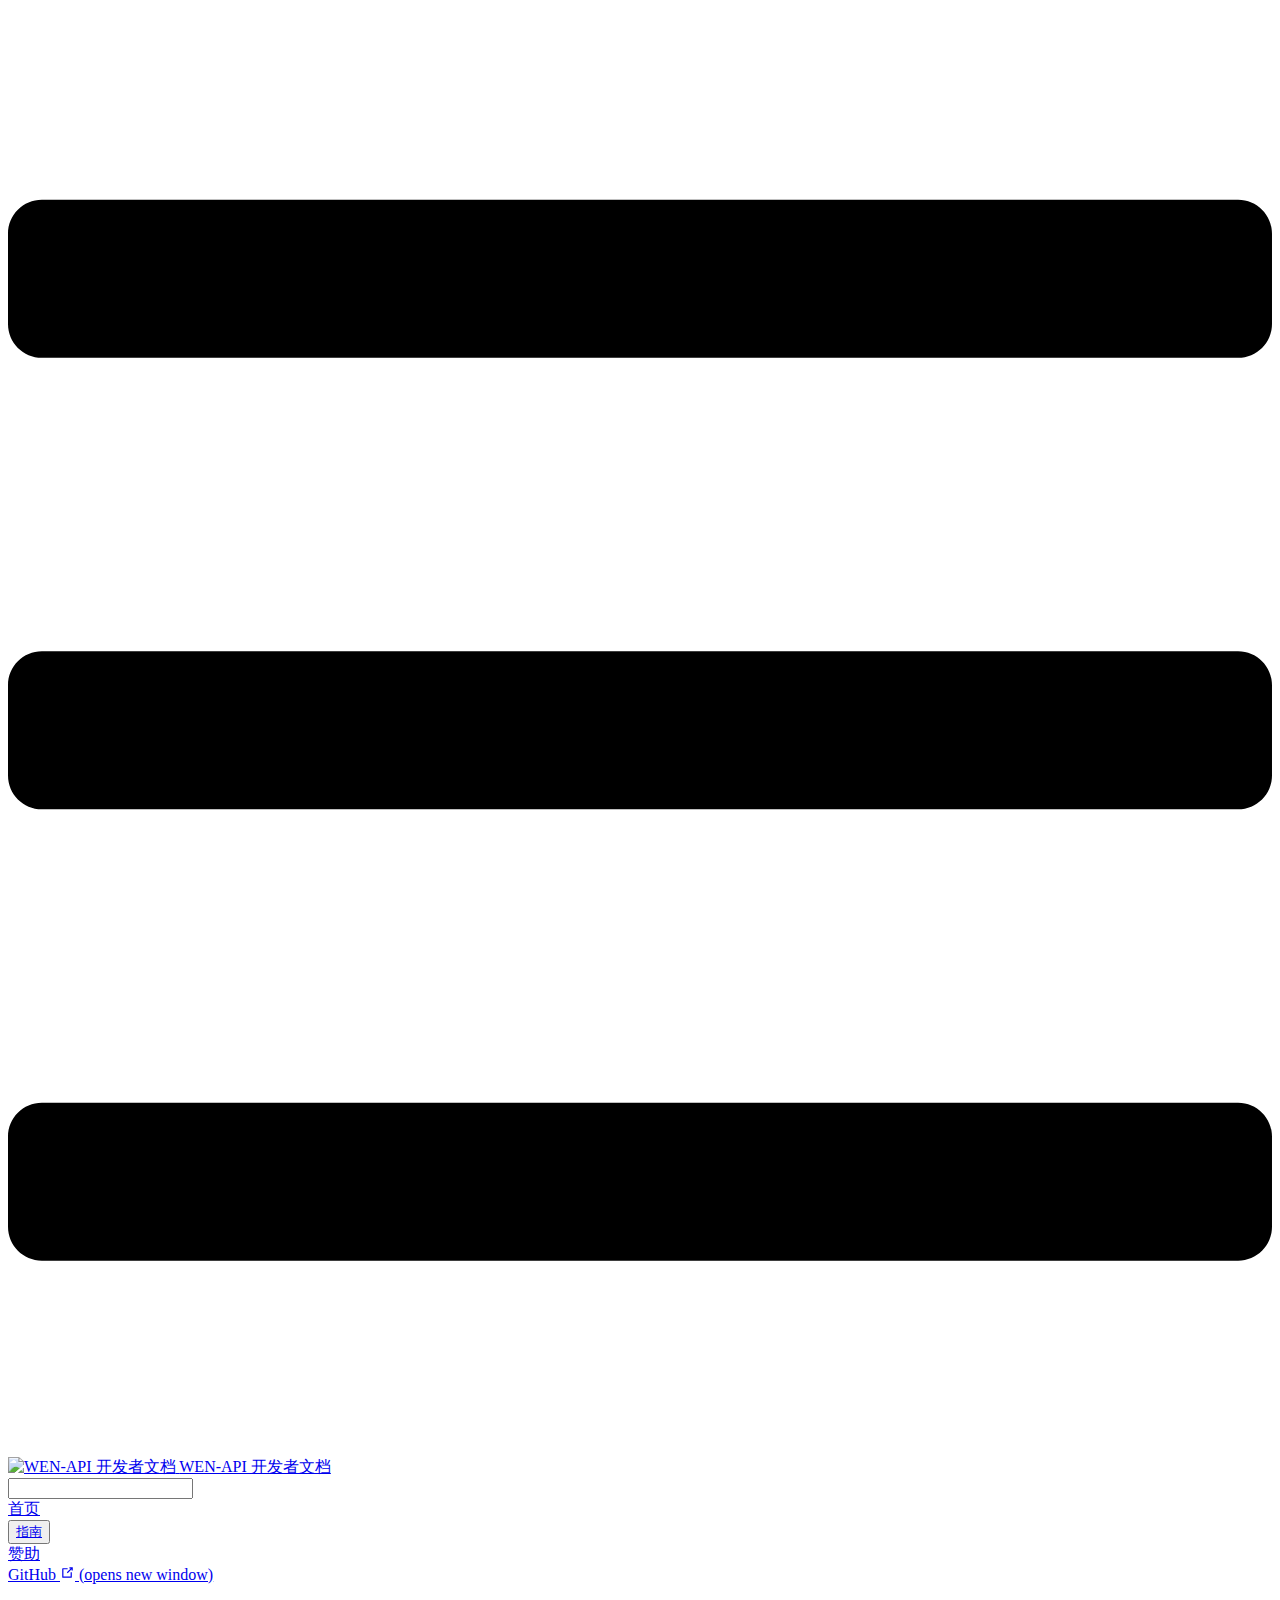
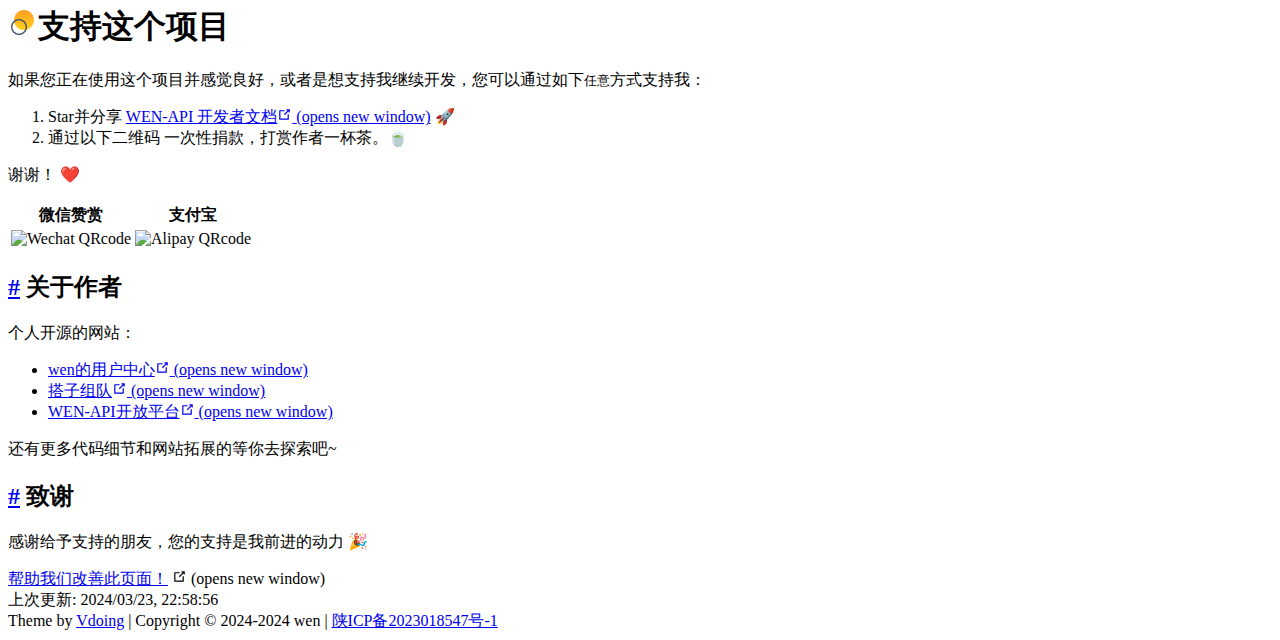
==== pages/1b12ed/index.html @ c8d2405c "部署" ====
<!DOCTYPE html>
<html lang="en-US">
  <head>
    <meta charset="utf-8">
    <meta name="viewport" content="width=device-width,initial-scale=1">
    <title>支持这个项目 | WEN-API 开发者文档</title>
    <meta name="generator" content="VuePress 1.9.9">
    <link rel="icon" href="api-docimg/gif/wen-api.png">
    <meta name="description" content="为简化开发而生">
    <meta name="keywords" content="api,api开放平台,接口">
    <meta name="theme-color" content="#47abfd">
    
    <link rel="preload" href="api-doc/assets/css/0.styles.ba1a82d1.css" as="style"><link rel="preload" href="api-doc/assets/js/app.e84704d8.js" as="script"><link rel="preload" href="api-doc/assets/js/2.68cc9f7c.js" as="script"><link rel="preload" href="api-doc/assets/js/9.fe5bfc9c.js" as="script"><link rel="prefetch" href="api-doc/assets/js/3.129cb99d.js"><link rel="prefetch" href="api-doc/assets/js/4.64fe8265.js"><link rel="prefetch" href="api-doc/assets/js/5.efec238f.js"><link rel="prefetch" href="api-doc/assets/js/6.5db73be6.js"><link rel="prefetch" href="api-doc/assets/js/7.b0a6832e.js"><link rel="prefetch" href="api-doc/assets/js/8.baad642a.js">
    <link rel="stylesheet" href="api-doc/assets/css/0.styles.ba1a82d1.css">
  </head>
  <body class="theme-mode-light">
    <div id="app" data-server-rendered="true"><div class="theme-container sidebar-open no-sidebar only-sidebarItem"><header class="navbar blur"><div title="目录" class="sidebar-button"><svg xmlns="http://www.w3.org/2000/svg" aria-hidden="true" role="img" viewBox="0 0 448 512" class="icon"><path fill="currentColor" d="M436 124H12c-6.627 0-12-5.373-12-12V80c0-6.627 5.373-12 12-12h424c6.627 0 12 5.373 12 12v32c0 6.627-5.373 12-12 12zm0 160H12c-6.627 0-12-5.373-12-12v-32c0-6.627 5.373-12 12-12h424c6.627 0 12 5.373 12 12v32c0 6.627-5.373 12-12 12zm0 160H12c-6.627 0-12-5.373-12-12v-32c0-6.627 5.373-12 12-12h424c6.627 0 12 5.373 12 12v32c0 6.627-5.373 12-12 12z"></path></svg></div> <a href="/api-doc/" class="home-link router-link-active"><img src="api-docimg/gif/wen-api.png" alt="WEN-API 开发者文档" class="logo"> <span class="site-name can-hide">WEN-API 开发者文档</span></a> <div class="links"><div class="search-box"><input aria-label="Search" autocomplete="off" spellcheck="false" value=""> <!----></div> <nav class="nav-links can-hide"><div class="nav-item"><a href="/api-doc/" class="nav-link">首页</a></div><div class="nav-item"><div class="dropdown-wrapper"><button type="button" aria-label="指南" class="dropdown-title"><a href="/api-doc/pages/a2f161/" class="link-title">指南</a> <span class="title" style="display:none;">指南</span> <span class="arrow right"></span></button> <ul class="nav-dropdown" style="display:none;"><li class="dropdown-item"><!----> <a href="/api-doc/pages/a2f161/" class="nav-link">简 介</a></li><li class="dropdown-item"><!----> <a href="/api-doc/pages/793dcb/" class="nav-link">快速开始</a></li><li class="dropdown-item"><!----> <a href="/api-doc/pages/745dcb/" class="nav-link">返回响应码</a></li></ul></div></div><div class="nav-item"><a href="/api-doc/pages/1b12ed/" aria-current="page" class="nav-link router-link-exact-active router-link-active">赞助</a></div> <a href="https://github.com/CCCshengjiang/wen-api-sdk" target="_blank" rel="noopener noreferrer" class="repo-link">
    GitHub
    <span><svg xmlns="http://www.w3.org/2000/svg" aria-hidden="true" focusable="false" x="0px" y="0px" viewBox="0 0 100 100" width="15" height="15" class="icon outbound"><path fill="currentColor" d="M18.8,85.1h56l0,0c2.2,0,4-1.8,4-4v-32h-8v28h-48v-48h28v-8h-32l0,0c-2.2,0-4,1.8-4,4v56C14.8,83.3,16.6,85.1,18.8,85.1z"></path> <polygon fill="currentColor" points="45.7,48.7 51.3,54.3 77.2,28.5 77.2,37.2 85.2,37.2 85.2,14.9 62.8,14.9 62.8,22.9 71.5,22.9"></polygon></svg> <span class="sr-only">(opens new window)</span></span></a></nav></div></header> <div class="sidebar-mask"></div> <div class="sidebar-hover-trigger"></div> <aside class="sidebar" style="display:none;"><!----> <nav class="nav-links"><div class="nav-item"><a href="/api-doc/" class="nav-link">首页</a></div><div class="nav-item"><div class="dropdown-wrapper"><button type="button" aria-label="指南" class="dropdown-title"><a href="/api-doc/pages/a2f161/" class="link-title">指南</a> <span class="title" style="display:none;">指南</span> <span class="arrow right"></span></button> <ul class="nav-dropdown" style="display:none;"><li class="dropdown-item"><!----> <a href="/api-doc/pages/a2f161/" class="nav-link">简 介</a></li><li class="dropdown-item"><!----> <a href="/api-doc/pages/793dcb/" class="nav-link">快速开始</a></li><li class="dropdown-item"><!----> <a href="/api-doc/pages/745dcb/" class="nav-link">返回响应码</a></li></ul></div></div><div class="nav-item"><a href="/api-doc/pages/1b12ed/" aria-current="page" class="nav-link router-link-exact-active router-link-active">赞助</a></div> <a href="https://github.com/CCCshengjiang/wen-api-sdk" target="_blank" rel="noopener noreferrer" class="repo-link">
    GitHub
    <span><svg xmlns="http://www.w3.org/2000/svg" aria-hidden="true" focusable="false" x="0px" y="0px" viewBox="0 0 100 100" width="15" height="15" class="icon outbound"><path fill="currentColor" d="M18.8,85.1h56l0,0c2.2,0,4-1.8,4-4v-32h-8v28h-48v-48h28v-8h-32l0,0c-2.2,0-4,1.8-4,4v56C14.8,83.3,16.6,85.1,18.8,85.1z"></path> <polygon fill="currentColor" points="45.7,48.7 51.3,54.3 77.2,28.5 77.2,37.2 85.2,37.2 85.2,14.9 62.8,14.9 62.8,22.9 71.5,22.9"></polygon></svg> <span class="sr-only">(opens new window)</span></span></a></nav>  <ul class="sidebar-links"><li><a href="/api-doc/pages/1b12ed/" aria-current="page" class="active sidebar-link">支持这个项目</a><ul class="sidebar-sub-headers"><li class="sidebar-sub-header level2"><a href="/api-doc/pages/1b12ed/#关于作者" class="sidebar-link">关于作者</a></li><li class="sidebar-sub-header level2"><a href="/api-doc/pages/1b12ed/#致谢" class="sidebar-link">致谢</a></li></ul></li></ul> </aside> <div><main class="page"><div class="theme-vdoing-wrapper "><div class="placeholder"></div> <!----> <div class="content-wrapper"><!----> <h1><img src="[data-uri]">支持这个项目<!----></h1>  <div class="theme-vdoing-content content__default"><p>如果您正在使用这个项目并感觉良好，或者是想支持我继续开发，您可以通过如下<code>任意</code>方式支持我：</p> <ol><li>Star并分享 <a href="https://github.com/qimu666/qi-api-doc" target="_blank" rel="noopener noreferrer">WEN-API 开发者文档<span><svg xmlns="http://www.w3.org/2000/svg" aria-hidden="true" focusable="false" x="0px" y="0px" viewBox="0 0 100 100" width="15" height="15" class="icon outbound"><path fill="currentColor" d="M18.8,85.1h56l0,0c2.2,0,4-1.8,4-4v-32h-8v28h-48v-48h28v-8h-32l0,0c-2.2,0-4,1.8-4,4v56C14.8,83.3,16.6,85.1,18.8,85.1z"></path> <polygon fill="currentColor" points="45.7,48.7 51.3,54.3 77.2,28.5 77.2,37.2 85.2,37.2 85.2,14.9 62.8,14.9 62.8,22.9 71.5,22.9"></polygon></svg> <span class="sr-only">(opens new window)</span></span></a> 🚀</li> <li>通过以下二维码 一次性捐款，打赏作者一杯茶。🍵</li></ol> <p>谢谢！ ❤️</p> <table><thead><tr><th style="text-align:center;">微信赞赏</th> <th style="text-align:center;">支付宝</th></tr></thead> <tbody><tr><td style="text-align:center;"><img src="api-docimg/zf/wx.jpg" alt="Wechat QRcode" width="180"></td> <td style="text-align:center;"><img src="api-docimg/zf/zfb.jpg" alt="Alipay QRcode" width="180"></td></tr></tbody></table> <h2 id="关于作者"><a href="#关于作者" class="header-anchor">#</a> 关于作者</h2> <p>个人开源的网站：</p> <ul><li><a href="https://www.cwblue.cn" target="_blank" rel="noopener noreferrer">wen的用户中心<span><svg xmlns="http://www.w3.org/2000/svg" aria-hidden="true" focusable="false" x="0px" y="0px" viewBox="0 0 100 100" width="15" height="15" class="icon outbound"><path fill="currentColor" d="M18.8,85.1h56l0,0c2.2,0,4-1.8,4-4v-32h-8v28h-48v-48h28v-8h-32l0,0c-2.2,0-4,1.8-4,4v56C14.8,83.3,16.6,85.1,18.8,85.1z"></path> <polygon fill="currentColor" points="45.7,48.7 51.3,54.3 77.2,28.5 77.2,37.2 85.2,37.2 85.2,14.9 62.8,14.9 62.8,22.9 71.5,22.9"></polygon></svg> <span class="sr-only">(opens new window)</span></span></a></li> <li><a href="https://www.cwblue.top" target="_blank" rel="noopener noreferrer">搭子组队<span><svg xmlns="http://www.w3.org/2000/svg" aria-hidden="true" focusable="false" x="0px" y="0px" viewBox="0 0 100 100" width="15" height="15" class="icon outbound"><path fill="currentColor" d="M18.8,85.1h56l0,0c2.2,0,4-1.8,4-4v-32h-8v28h-48v-48h28v-8h-32l0,0c-2.2,0-4,1.8-4,4v56C14.8,83.3,16.6,85.1,18.8,85.1z"></path> <polygon fill="currentColor" points="45.7,48.7 51.3,54.3 77.2,28.5 77.2,37.2 85.2,37.2 85.2,14.9 62.8,14.9 62.8,22.9 71.5,22.9"></polygon></svg> <span class="sr-only">(opens new window)</span></span></a></li> <li><a href="https://wen-api.cwblue.cn" target="_blank" rel="noopener noreferrer">WEN-API开放平台<span><svg xmlns="http://www.w3.org/2000/svg" aria-hidden="true" focusable="false" x="0px" y="0px" viewBox="0 0 100 100" width="15" height="15" class="icon outbound"><path fill="currentColor" d="M18.8,85.1h56l0,0c2.2,0,4-1.8,4-4v-32h-8v28h-48v-48h28v-8h-32l0,0c-2.2,0-4,1.8-4,4v56C14.8,83.3,16.6,85.1,18.8,85.1z"></path> <polygon fill="currentColor" points="45.7,48.7 51.3,54.3 77.2,28.5 77.2,37.2 85.2,37.2 85.2,14.9 62.8,14.9 62.8,22.9 71.5,22.9"></polygon></svg> <span class="sr-only">(opens new window)</span></span></a></li></ul> <p>还有更多代码细节和网站拓展的等你去探索吧~</p> <h2 id="致谢"><a href="#致谢" class="header-anchor">#</a> 致谢</h2> <p>感谢给予支持的朋友，您的支持是我前进的动力 🎉</p></div></div>  <div class="page-edit"><div class="edit-link"><a href="https://github.com/CCCshengjiang/wen-api-doc/edit/master/docs/04.赞助/01.赞助.md" target="_blank" rel="noopener noreferrer">帮助我们改善此页面！</a> <span><svg xmlns="http://www.w3.org/2000/svg" aria-hidden="true" focusable="false" x="0px" y="0px" viewBox="0 0 100 100" width="15" height="15" class="icon outbound"><path fill="currentColor" d="M18.8,85.1h56l0,0c2.2,0,4-1.8,4-4v-32h-8v28h-48v-48h28v-8h-32l0,0c-2.2,0-4,1.8-4,4v56C14.8,83.3,16.6,85.1,18.8,85.1z"></path> <polygon fill="currentColor" points="45.7,48.7 51.3,54.3 77.2,28.5 77.2,37.2 85.2,37.2 85.2,14.9 62.8,14.9 62.8,22.9 71.5,22.9"></polygon></svg> <span class="sr-only">(opens new window)</span></span></div> <!----> <div class="last-updated"><span class="prefix">上次更新:</span> <span class="time">2024/03/23, 22:58:56</span></div></div> <div class="page-nav-wapper"><!----> <!----></div></div> <!----></main></div> <div class="footer"><div class="icons"><a href="https://github.com/CCCshengjiang" title="GitHub" target="_blank" class="iconfont icon-github"></a><a href="https://gitee.com/CCCshengjiang" title="Gitee" target="_blank" class="iconfont icon-gitee"></a></div> 
  Theme by
  <a href="https://github.com/xugaoyi/vuepress-theme-vdoing" target="_blank" title="本站主题">Vdoing</a> 
    | Copyright © 2024-2024
    <span>wen |  <a target="_blank" href="https://beian.miit.gov.cn/"> 陕ICP备2023018547号-1</a></span></div> <div class="buttons"><div title="返回顶部" class="button blur go-to-top iconfont icon-fanhuidingbu" style="display:none;"></div> <div title="去评论" class="button blur go-to-comment iconfont icon-pinglun" style="display:none;"></div> <div title="主题模式" class="button blur theme-mode-but iconfont icon-zhuti"><ul class="select-box" style="display:none;"><li class="iconfont icon-zidong">
          跟随系统
        </li><li class="iconfont icon-rijianmoshi">
          浅色模式
        </li><li class="iconfont icon-yejianmoshi">
          深色模式
        </li><li class="iconfont icon-yuedu">
          阅读模式
        </li></ul></div></div> <!----> <!----> <!----></div><div class="global-ui"></div></div>
    <script src="api-doc/assets/js/app.e84704d8.js" defer></script><script src="api-doc/assets/js/2.68cc9f7c.js" defer></script><script src="api-doc/assets/js/9.fe5bfc9c.js" defer></script>
  </body>
</html>
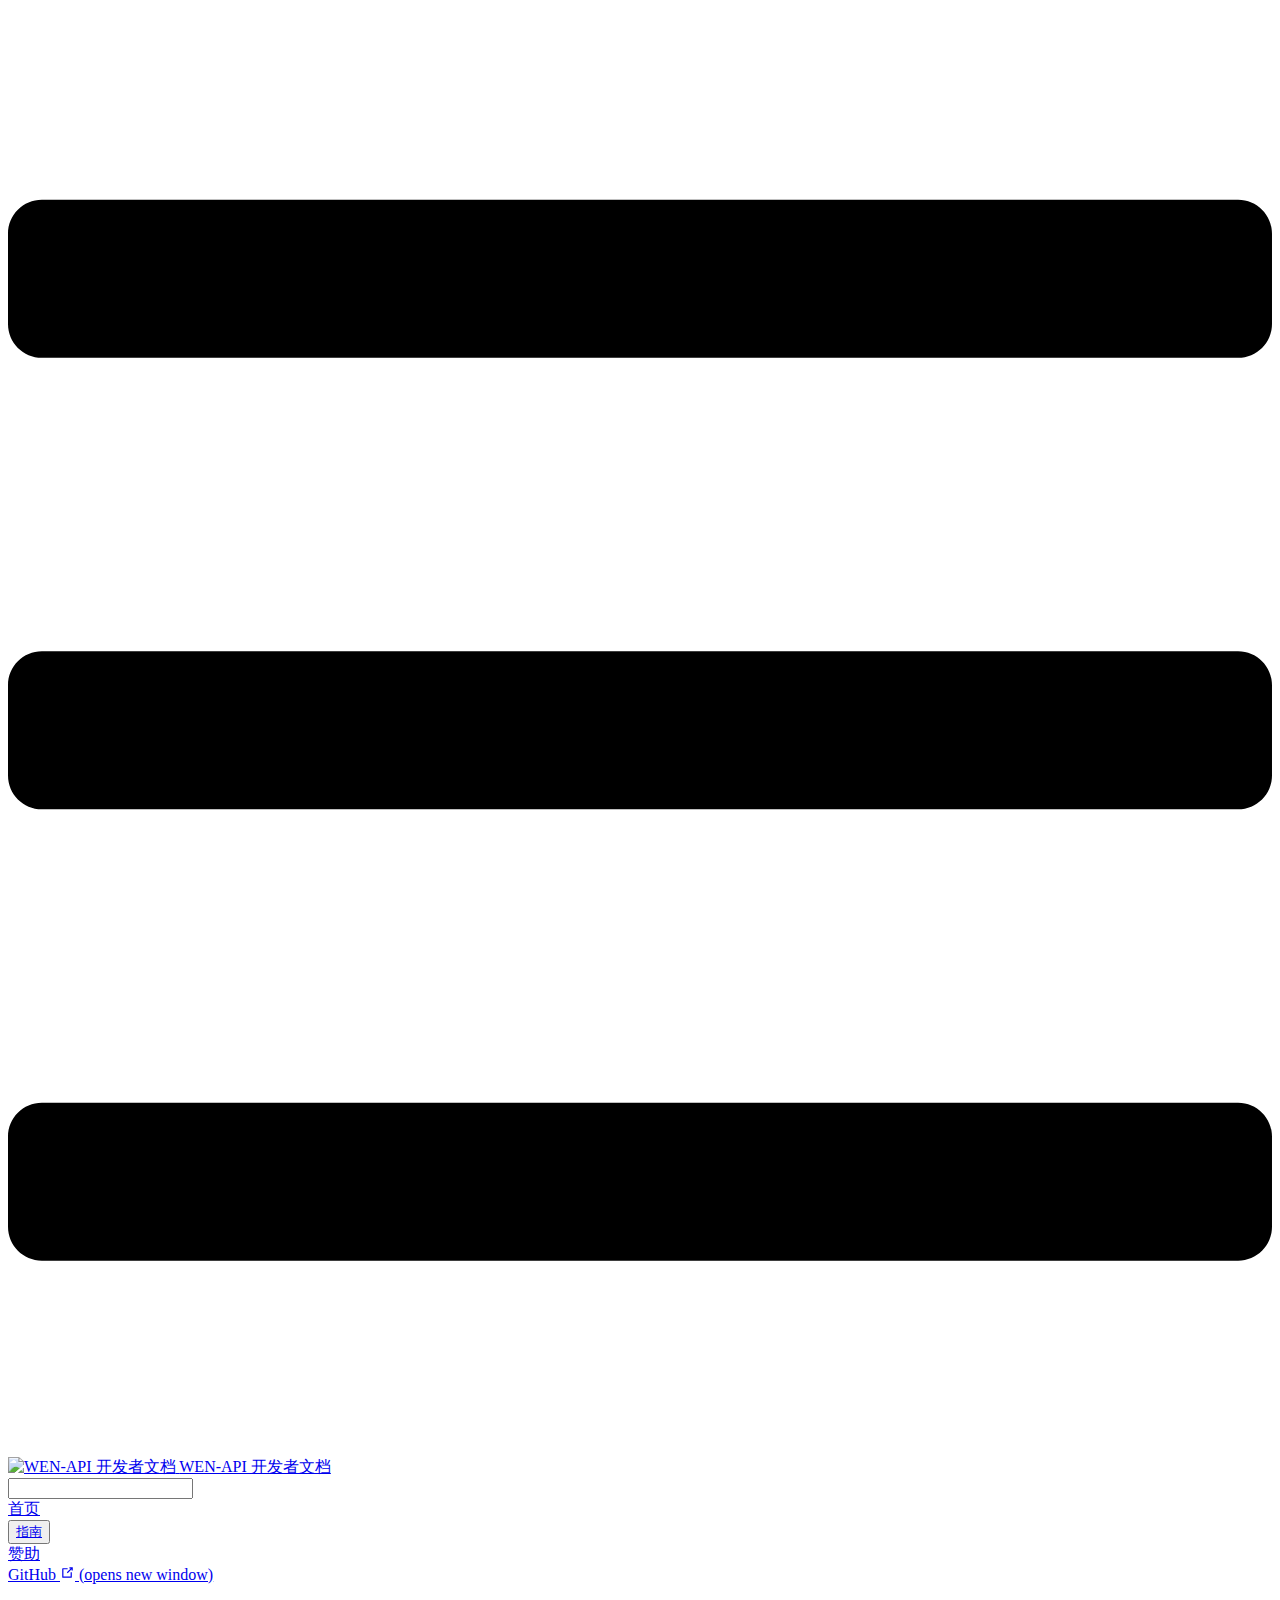
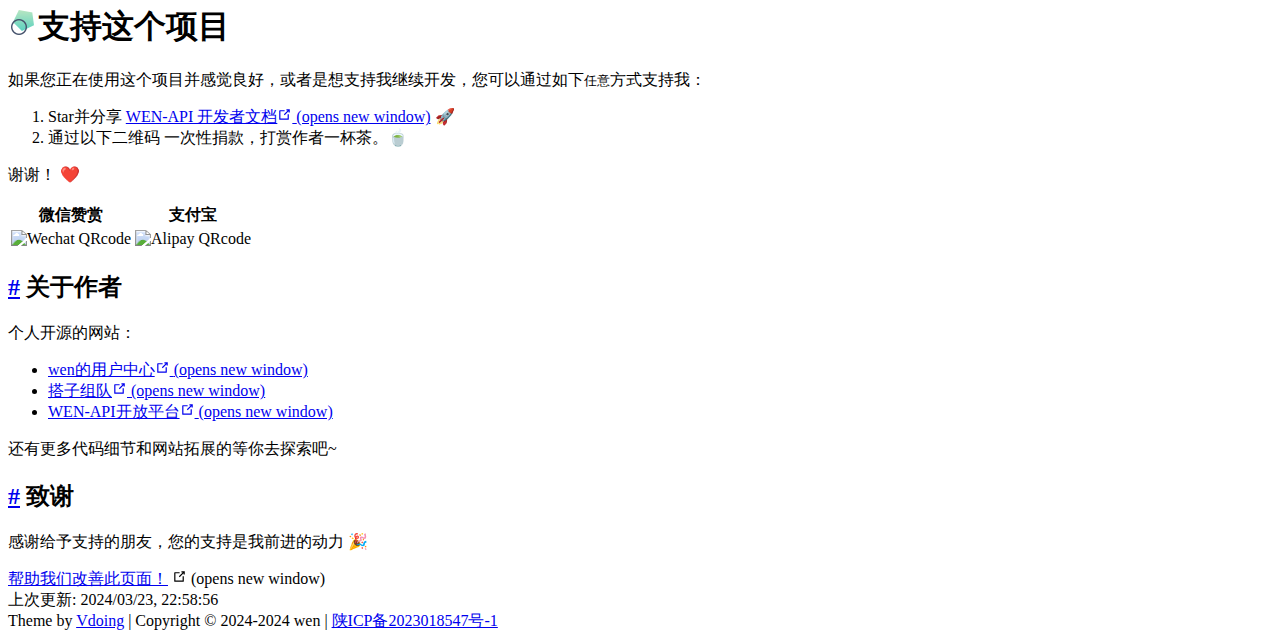
==== commit fb778a27: "修改页面样式" ====
--- a/pages/1b12ed/index.html
+++ b/pages/1b12ed/index.html
@@ -5,20 +5,20 @@
     <meta name="viewport" content="width=device-width,initial-scale=1">
     <title>支持这个项目 | WEN-API 开发者文档</title>
     <meta name="generator" content="VuePress 1.9.9">
-    <link rel="icon" href="api-docimg/gif/wen-api.png">
+    <link rel="icon" href="/api-doc/img/gif/wen-api.png">
     <meta name="description" content="为简化开发而生">
     <meta name="keywords" content="api,api开放平台,接口">
     <meta name="theme-color" content="#47abfd">
     
-    <link rel="preload" href="api-doc/assets/css/0.styles.ba1a82d1.css" as="style"><link rel="preload" href="api-doc/assets/js/app.e84704d8.js" as="script"><link rel="preload" href="api-doc/assets/js/2.68cc9f7c.js" as="script"><link rel="preload" href="api-doc/assets/js/9.fe5bfc9c.js" as="script"><link rel="prefetch" href="api-doc/assets/js/3.129cb99d.js"><link rel="prefetch" href="api-doc/assets/js/4.64fe8265.js"><link rel="prefetch" href="api-doc/assets/js/5.efec238f.js"><link rel="prefetch" href="api-doc/assets/js/6.5db73be6.js"><link rel="prefetch" href="api-doc/assets/js/7.b0a6832e.js"><link rel="prefetch" href="api-doc/assets/js/8.baad642a.js">
-    <link rel="stylesheet" href="api-doc/assets/css/0.styles.ba1a82d1.css">
+    <link rel="preload" href="/api-doc/assets/css/0.styles.060e4a16.css" as="style"><link rel="preload" href="/api-doc/assets/js/app.a70c5165.js" as="script"><link rel="preload" href="/api-doc/assets/js/2.68cc9f7c.js" as="script"><link rel="preload" href="/api-doc/assets/js/9.3a61be88.js" as="script"><link rel="prefetch" href="/api-doc/assets/js/3.129cb99d.js"><link rel="prefetch" href="/api-doc/assets/js/4.64fe8265.js"><link rel="prefetch" href="/api-doc/assets/js/5.efec238f.js"><link rel="prefetch" href="/api-doc/assets/js/6.5db73be6.js"><link rel="prefetch" href="/api-doc/assets/js/7.b0a6832e.js"><link rel="prefetch" href="/api-doc/assets/js/8.7199d0f8.js">
+    <link rel="stylesheet" href="/api-doc/assets/css/0.styles.060e4a16.css">
   </head>
   <body class="theme-mode-light">
-    <div id="app" data-server-rendered="true"><div class="theme-container sidebar-open no-sidebar only-sidebarItem"><header class="navbar blur"><div title="目录" class="sidebar-button"><svg xmlns="http://www.w3.org/2000/svg" aria-hidden="true" role="img" viewBox="0 0 448 512" class="icon"><path fill="currentColor" d="M436 124H12c-6.627 0-12-5.373-12-12V80c0-6.627 5.373-12 12-12h424c6.627 0 12 5.373 12 12v32c0 6.627-5.373 12-12 12zm0 160H12c-6.627 0-12-5.373-12-12v-32c0-6.627 5.373-12 12-12h424c6.627 0 12 5.373 12 12v32c0 6.627-5.373 12-12 12zm0 160H12c-6.627 0-12-5.373-12-12v-32c0-6.627 5.373-12 12-12h424c6.627 0 12 5.373 12 12v32c0 6.627-5.373 12-12 12z"></path></svg></div> <a href="/api-doc/" class="home-link router-link-active"><img src="api-docimg/gif/wen-api.png" alt="WEN-API 开发者文档" class="logo"> <span class="site-name can-hide">WEN-API 开发者文档</span></a> <div class="links"><div class="search-box"><input aria-label="Search" autocomplete="off" spellcheck="false" value=""> <!----></div> <nav class="nav-links can-hide"><div class="nav-item"><a href="/api-doc/" class="nav-link">首页</a></div><div class="nav-item"><div class="dropdown-wrapper"><button type="button" aria-label="指南" class="dropdown-title"><a href="/api-doc/pages/a2f161/" class="link-title">指南</a> <span class="title" style="display:none;">指南</span> <span class="arrow right"></span></button> <ul class="nav-dropdown" style="display:none;"><li class="dropdown-item"><!----> <a href="/api-doc/pages/a2f161/" class="nav-link">简 介</a></li><li class="dropdown-item"><!----> <a href="/api-doc/pages/793dcb/" class="nav-link">快速开始</a></li><li class="dropdown-item"><!----> <a href="/api-doc/pages/745dcb/" class="nav-link">返回响应码</a></li></ul></div></div><div class="nav-item"><a href="/api-doc/pages/1b12ed/" aria-current="page" class="nav-link router-link-exact-active router-link-active">赞助</a></div> <a href="https://github.com/CCCshengjiang/wen-api-sdk" target="_blank" rel="noopener noreferrer" class="repo-link">
+    <div id="app" data-server-rendered="true"><div class="theme-container sidebar-open no-sidebar only-sidebarItem"><header class="navbar blur"><div title="目录" class="sidebar-button"><svg xmlns="http://www.w3.org/2000/svg" aria-hidden="true" role="img" viewBox="0 0 448 512" class="icon"><path fill="currentColor" d="M436 124H12c-6.627 0-12-5.373-12-12V80c0-6.627 5.373-12 12-12h424c6.627 0 12 5.373 12 12v32c0 6.627-5.373 12-12 12zm0 160H12c-6.627 0-12-5.373-12-12v-32c0-6.627 5.373-12 12-12h424c6.627 0 12 5.373 12 12v32c0 6.627-5.373 12-12 12zm0 160H12c-6.627 0-12-5.373-12-12v-32c0-6.627 5.373-12 12-12h424c6.627 0 12 5.373 12 12v32c0 6.627-5.373 12-12 12z"></path></svg></div> <a href="/api-doc/" class="home-link router-link-active"><img src="/api-doc/img/gif/wen-api.png" alt="WEN-API 开发者文档" class="logo"> <span class="site-name can-hide">WEN-API 开发者文档</span></a> <div class="links"><div class="search-box"><input aria-label="Search" autocomplete="off" spellcheck="false" value=""> <!----></div> <nav class="nav-links can-hide"><div class="nav-item"><a href="/api-doc/" class="nav-link">首页</a></div><div class="nav-item"><div class="dropdown-wrapper"><button type="button" aria-label="指南" class="dropdown-title"><a href="/api-doc/pages/a2f161/" class="link-title">指南</a> <span class="title" style="display:none;">指南</span> <span class="arrow right"></span></button> <ul class="nav-dropdown" style="display:none;"><li class="dropdown-item"><!----> <a href="/api-doc/pages/a2f161/" class="nav-link">简 介</a></li><li class="dropdown-item"><!----> <a href="/api-doc/pages/793dcb/" class="nav-link">快速开始</a></li><li class="dropdown-item"><!----> <a href="/api-doc/pages/745dcb/" class="nav-link">返回响应码</a></li></ul></div></div><div class="nav-item"><a href="/api-doc/pages/1b12ed/" aria-current="page" class="nav-link router-link-exact-active router-link-active">赞助</a></div> <a href="https://github.com/CCCshengjiang/wen-api-sdk" target="_blank" rel="noopener noreferrer" class="repo-link">
     GitHub
     <span><svg xmlns="http://www.w3.org/2000/svg" aria-hidden="true" focusable="false" x="0px" y="0px" viewBox="0 0 100 100" width="15" height="15" class="icon outbound"><path fill="currentColor" d="M18.8,85.1h56l0,0c2.2,0,4-1.8,4-4v-32h-8v28h-48v-48h28v-8h-32l0,0c-2.2,0-4,1.8-4,4v56C14.8,83.3,16.6,85.1,18.8,85.1z"></path> <polygon fill="currentColor" points="45.7,48.7 51.3,54.3 77.2,28.5 77.2,37.2 85.2,37.2 85.2,14.9 62.8,14.9 62.8,22.9 71.5,22.9"></polygon></svg> <span class="sr-only">(opens new window)</span></span></a></nav></div></header> <div class="sidebar-mask"></div> <div class="sidebar-hover-trigger"></div> <aside class="sidebar" style="display:none;"><!----> <nav class="nav-links"><div class="nav-item"><a href="/api-doc/" class="nav-link">首页</a></div><div class="nav-item"><div class="dropdown-wrapper"><button type="button" aria-label="指南" class="dropdown-title"><a href="/api-doc/pages/a2f161/" class="link-title">指南</a> <span class="title" style="display:none;">指南</span> <span class="arrow right"></span></button> <ul class="nav-dropdown" style="display:none;"><li class="dropdown-item"><!----> <a href="/api-doc/pages/a2f161/" class="nav-link">简 介</a></li><li class="dropdown-item"><!----> <a href="/api-doc/pages/793dcb/" class="nav-link">快速开始</a></li><li class="dropdown-item"><!----> <a href="/api-doc/pages/745dcb/" class="nav-link">返回响应码</a></li></ul></div></div><div class="nav-item"><a href="/api-doc/pages/1b12ed/" aria-current="page" class="nav-link router-link-exact-active router-link-active">赞助</a></div> <a href="https://github.com/CCCshengjiang/wen-api-sdk" target="_blank" rel="noopener noreferrer" class="repo-link">
     GitHub
-    <span><svg xmlns="http://www.w3.org/2000/svg" aria-hidden="true" focusable="false" x="0px" y="0px" viewBox="0 0 100 100" width="15" height="15" class="icon outbound"><path fill="currentColor" d="M18.8,85.1h56l0,0c2.2,0,4-1.8,4-4v-32h-8v28h-48v-48h28v-8h-32l0,0c-2.2,0-4,1.8-4,4v56C14.8,83.3,16.6,85.1,18.8,85.1z"></path> <polygon fill="currentColor" points="45.7,48.7 51.3,54.3 77.2,28.5 77.2,37.2 85.2,37.2 85.2,14.9 62.8,14.9 62.8,22.9 71.5,22.9"></polygon></svg> <span class="sr-only">(opens new window)</span></span></a></nav>  <ul class="sidebar-links"><li><a href="/api-doc/pages/1b12ed/" aria-current="page" class="active sidebar-link">支持这个项目</a><ul class="sidebar-sub-headers"><li class="sidebar-sub-header level2"><a href="/api-doc/pages/1b12ed/#关于作者" class="sidebar-link">关于作者</a></li><li class="sidebar-sub-header level2"><a href="/api-doc/pages/1b12ed/#致谢" class="sidebar-link">致谢</a></li></ul></li></ul> </aside> <div><main class="page"><div class="theme-vdoing-wrapper "><div class="placeholder"></div> <!----> <div class="content-wrapper"><!----> <h1><img src="[data-uri]">支持这个项目<!----></h1>  <div class="theme-vdoing-content content__default"><p>如果您正在使用这个项目并感觉良好，或者是想支持我继续开发，您可以通过如下<code>任意</code>方式支持我：</p> <ol><li>Star并分享 <a href="https://github.com/qimu666/qi-api-doc" target="_blank" rel="noopener noreferrer">WEN-API 开发者文档<span><svg xmlns="http://www.w3.org/2000/svg" aria-hidden="true" focusable="false" x="0px" y="0px" viewBox="0 0 100 100" width="15" height="15" class="icon outbound"><path fill="currentColor" d="M18.8,85.1h56l0,0c2.2,0,4-1.8,4-4v-32h-8v28h-48v-48h28v-8h-32l0,0c-2.2,0-4,1.8-4,4v56C14.8,83.3,16.6,85.1,18.8,85.1z"></path> <polygon fill="currentColor" points="45.7,48.7 51.3,54.3 77.2,28.5 77.2,37.2 85.2,37.2 85.2,14.9 62.8,14.9 62.8,22.9 71.5,22.9"></polygon></svg> <span class="sr-only">(opens new window)</span></span></a> 🚀</li> <li>通过以下二维码 一次性捐款，打赏作者一杯茶。🍵</li></ol> <p>谢谢！ ❤️</p> <table><thead><tr><th style="text-align:center;">微信赞赏</th> <th style="text-align:center;">支付宝</th></tr></thead> <tbody><tr><td style="text-align:center;"><img src="api-docimg/zf/wx.jpg" alt="Wechat QRcode" width="180"></td> <td style="text-align:center;"><img src="api-docimg/zf/zfb.jpg" alt="Alipay QRcode" width="180"></td></tr></tbody></table> <h2 id="关于作者"><a href="#关于作者" class="header-anchor">#</a> 关于作者</h2> <p>个人开源的网站：</p> <ul><li><a href="https://www.cwblue.cn" target="_blank" rel="noopener noreferrer">wen的用户中心<span><svg xmlns="http://www.w3.org/2000/svg" aria-hidden="true" focusable="false" x="0px" y="0px" viewBox="0 0 100 100" width="15" height="15" class="icon outbound"><path fill="currentColor" d="M18.8,85.1h56l0,0c2.2,0,4-1.8,4-4v-32h-8v28h-48v-48h28v-8h-32l0,0c-2.2,0-4,1.8-4,4v56C14.8,83.3,16.6,85.1,18.8,85.1z"></path> <polygon fill="currentColor" points="45.7,48.7 51.3,54.3 77.2,28.5 77.2,37.2 85.2,37.2 85.2,14.9 62.8,14.9 62.8,22.9 71.5,22.9"></polygon></svg> <span class="sr-only">(opens new window)</span></span></a></li> <li><a href="https://www.cwblue.top" target="_blank" rel="noopener noreferrer">搭子组队<span><svg xmlns="http://www.w3.org/2000/svg" aria-hidden="true" focusable="false" x="0px" y="0px" viewBox="0 0 100 100" width="15" height="15" class="icon outbound"><path fill="currentColor" d="M18.8,85.1h56l0,0c2.2,0,4-1.8,4-4v-32h-8v28h-48v-48h28v-8h-32l0,0c-2.2,0-4,1.8-4,4v56C14.8,83.3,16.6,85.1,18.8,85.1z"></path> <polygon fill="currentColor" points="45.7,48.7 51.3,54.3 77.2,28.5 77.2,37.2 85.2,37.2 85.2,14.9 62.8,14.9 62.8,22.9 71.5,22.9"></polygon></svg> <span class="sr-only">(opens new window)</span></span></a></li> <li><a href="https://wen-api.cwblue.cn" target="_blank" rel="noopener noreferrer">WEN-API开放平台<span><svg xmlns="http://www.w3.org/2000/svg" aria-hidden="true" focusable="false" x="0px" y="0px" viewBox="0 0 100 100" width="15" height="15" class="icon outbound"><path fill="currentColor" d="M18.8,85.1h56l0,0c2.2,0,4-1.8,4-4v-32h-8v28h-48v-48h28v-8h-32l0,0c-2.2,0-4,1.8-4,4v56C14.8,83.3,16.6,85.1,18.8,85.1z"></path> <polygon fill="currentColor" points="45.7,48.7 51.3,54.3 77.2,28.5 77.2,37.2 85.2,37.2 85.2,14.9 62.8,14.9 62.8,22.9 71.5,22.9"></polygon></svg> <span class="sr-only">(opens new window)</span></span></a></li></ul> <p>还有更多代码细节和网站拓展的等你去探索吧~</p> <h2 id="致谢"><a href="#致谢" class="header-anchor">#</a> 致谢</h2> <p>感谢给予支持的朋友，您的支持是我前进的动力 🎉</p></div></div>  <div class="page-edit"><div class="edit-link"><a href="https://github.com/CCCshengjiang/wen-api-doc/edit/master/docs/04.赞助/01.赞助.md" target="_blank" rel="noopener noreferrer">帮助我们改善此页面！</a> <span><svg xmlns="http://www.w3.org/2000/svg" aria-hidden="true" focusable="false" x="0px" y="0px" viewBox="0 0 100 100" width="15" height="15" class="icon outbound"><path fill="currentColor" d="M18.8,85.1h56l0,0c2.2,0,4-1.8,4-4v-32h-8v28h-48v-48h28v-8h-32l0,0c-2.2,0-4,1.8-4,4v56C14.8,83.3,16.6,85.1,18.8,85.1z"></path> <polygon fill="currentColor" points="45.7,48.7 51.3,54.3 77.2,28.5 77.2,37.2 85.2,37.2 85.2,14.9 62.8,14.9 62.8,22.9 71.5,22.9"></polygon></svg> <span class="sr-only">(opens new window)</span></span></div> <!----> <div class="last-updated"><span class="prefix">上次更新:</span> <span class="time">2024/03/23, 22:58:56</span></div></div> <div class="page-nav-wapper"><!----> <!----></div></div> <!----></main></div> <div class="footer"><div class="icons"><a href="https://github.com/CCCshengjiang" title="GitHub" target="_blank" class="iconfont icon-github"></a><a href="https://gitee.com/CCCshengjiang" title="Gitee" target="_blank" class="iconfont icon-gitee"></a></div> 
+    <span><svg xmlns="http://www.w3.org/2000/svg" aria-hidden="true" focusable="false" x="0px" y="0px" viewBox="0 0 100 100" width="15" height="15" class="icon outbound"><path fill="currentColor" d="M18.8,85.1h56l0,0c2.2,0,4-1.8,4-4v-32h-8v28h-48v-48h28v-8h-32l0,0c-2.2,0-4,1.8-4,4v56C14.8,83.3,16.6,85.1,18.8,85.1z"></path> <polygon fill="currentColor" points="45.7,48.7 51.3,54.3 77.2,28.5 77.2,37.2 85.2,37.2 85.2,14.9 62.8,14.9 62.8,22.9 71.5,22.9"></polygon></svg> <span class="sr-only">(opens new window)</span></span></a></nav>  <ul class="sidebar-links"><li><a href="/api-doc/pages/1b12ed/" aria-current="page" class="active sidebar-link">支持这个项目</a><ul class="sidebar-sub-headers"><li class="sidebar-sub-header level2"><a href="/api-doc/pages/1b12ed/#关于作者" class="sidebar-link">关于作者</a></li><li class="sidebar-sub-header level2"><a href="/api-doc/pages/1b12ed/#致谢" class="sidebar-link">致谢</a></li></ul></li></ul> </aside> <div><main class="page"><div class="theme-vdoing-wrapper "><div class="placeholder"></div> <!----> <div class="content-wrapper"><!----> <h1><img src="[data-uri]">支持这个项目<!----></h1>  <div class="theme-vdoing-content content__default"><p>如果您正在使用这个项目并感觉良好，或者是想支持我继续开发，您可以通过如下<code>任意</code>方式支持我：</p> <ol><li>Star并分享 <a href="https://github.com/qimu666/qi-api-doc" target="_blank" rel="noopener noreferrer">WEN-API 开发者文档<span><svg xmlns="http://www.w3.org/2000/svg" aria-hidden="true" focusable="false" x="0px" y="0px" viewBox="0 0 100 100" width="15" height="15" class="icon outbound"><path fill="currentColor" d="M18.8,85.1h56l0,0c2.2,0,4-1.8,4-4v-32h-8v28h-48v-48h28v-8h-32l0,0c-2.2,0-4,1.8-4,4v56C14.8,83.3,16.6,85.1,18.8,85.1z"></path> <polygon fill="currentColor" points="45.7,48.7 51.3,54.3 77.2,28.5 77.2,37.2 85.2,37.2 85.2,14.9 62.8,14.9 62.8,22.9 71.5,22.9"></polygon></svg> <span class="sr-only">(opens new window)</span></span></a> 🚀</li> <li>通过以下二维码 一次性捐款，打赏作者一杯茶。🍵</li></ol> <p>谢谢！ ❤️</p> <table><thead><tr><th style="text-align:center;">微信赞赏</th> <th style="text-align:center;">支付宝</th></tr></thead> <tbody><tr><td style="text-align:center;"><img src="/api-doc/img/zf/wx.jpg" alt="Wechat QRcode" width="180"></td> <td style="text-align:center;"><img src="/api-doc/img/zf/zfb.jpg" alt="Alipay QRcode" width="180"></td></tr></tbody></table> <h2 id="关于作者"><a href="#关于作者" class="header-anchor">#</a> 关于作者</h2> <p>个人开源的网站：</p> <ul><li><a href="https://www.cwblue.cn" target="_blank" rel="noopener noreferrer">wen的用户中心<span><svg xmlns="http://www.w3.org/2000/svg" aria-hidden="true" focusable="false" x="0px" y="0px" viewBox="0 0 100 100" width="15" height="15" class="icon outbound"><path fill="currentColor" d="M18.8,85.1h56l0,0c2.2,0,4-1.8,4-4v-32h-8v28h-48v-48h28v-8h-32l0,0c-2.2,0-4,1.8-4,4v56C14.8,83.3,16.6,85.1,18.8,85.1z"></path> <polygon fill="currentColor" points="45.7,48.7 51.3,54.3 77.2,28.5 77.2,37.2 85.2,37.2 85.2,14.9 62.8,14.9 62.8,22.9 71.5,22.9"></polygon></svg> <span class="sr-only">(opens new window)</span></span></a></li> <li><a href="https://www.cwblue.top" target="_blank" rel="noopener noreferrer">搭子组队<span><svg xmlns="http://www.w3.org/2000/svg" aria-hidden="true" focusable="false" x="0px" y="0px" viewBox="0 0 100 100" width="15" height="15" class="icon outbound"><path fill="currentColor" d="M18.8,85.1h56l0,0c2.2,0,4-1.8,4-4v-32h-8v28h-48v-48h28v-8h-32l0,0c-2.2,0-4,1.8-4,4v56C14.8,83.3,16.6,85.1,18.8,85.1z"></path> <polygon fill="currentColor" points="45.7,48.7 51.3,54.3 77.2,28.5 77.2,37.2 85.2,37.2 85.2,14.9 62.8,14.9 62.8,22.9 71.5,22.9"></polygon></svg> <span class="sr-only">(opens new window)</span></span></a></li> <li><a href="https://wen-api.cwblue.cn" target="_blank" rel="noopener noreferrer">WEN-API开放平台<span><svg xmlns="http://www.w3.org/2000/svg" aria-hidden="true" focusable="false" x="0px" y="0px" viewBox="0 0 100 100" width="15" height="15" class="icon outbound"><path fill="currentColor" d="M18.8,85.1h56l0,0c2.2,0,4-1.8,4-4v-32h-8v28h-48v-48h28v-8h-32l0,0c-2.2,0-4,1.8-4,4v56C14.8,83.3,16.6,85.1,18.8,85.1z"></path> <polygon fill="currentColor" points="45.7,48.7 51.3,54.3 77.2,28.5 77.2,37.2 85.2,37.2 85.2,14.9 62.8,14.9 62.8,22.9 71.5,22.9"></polygon></svg> <span class="sr-only">(opens new window)</span></span></a></li></ul> <p>还有更多代码细节和网站拓展的等你去探索吧~</p> <h2 id="致谢"><a href="#致谢" class="header-anchor">#</a> 致谢</h2> <p>感谢给予支持的朋友，您的支持是我前进的动力 🎉</p></div></div>  <div class="page-edit"><div class="edit-link"><a href="https://github.com/CCCshengjiang/wen-api-doc/edit/master/docs/04.赞助/01.赞助.md" target="_blank" rel="noopener noreferrer">帮助我们改善此页面！</a> <span><svg xmlns="http://www.w3.org/2000/svg" aria-hidden="true" focusable="false" x="0px" y="0px" viewBox="0 0 100 100" width="15" height="15" class="icon outbound"><path fill="currentColor" d="M18.8,85.1h56l0,0c2.2,0,4-1.8,4-4v-32h-8v28h-48v-48h28v-8h-32l0,0c-2.2,0-4,1.8-4,4v56C14.8,83.3,16.6,85.1,18.8,85.1z"></path> <polygon fill="currentColor" points="45.7,48.7 51.3,54.3 77.2,28.5 77.2,37.2 85.2,37.2 85.2,14.9 62.8,14.9 62.8,22.9 71.5,22.9"></polygon></svg> <span class="sr-only">(opens new window)</span></span></div> <!----> <div class="last-updated"><span class="prefix">上次更新:</span> <span class="time">2024/03/23, 22:58:56</span></div></div> <div class="page-nav-wapper"><!----> <!----></div></div> <!----></main></div> <div class="footer"><div class="icons"><a href="https://github.com/CCCshengjiang" title="GitHub" target="_blank" class="iconfont icon-github"></a><a href="https://gitee.com/CCCshengjiang" title="Gitee" target="_blank" class="iconfont icon-gitee"></a></div> 
   Theme by
   <a href="https://github.com/xugaoyi/vuepress-theme-vdoing" target="_blank" title="本站主题">Vdoing</a> 
     | Copyright © 2024-2024
@@ -31,6 +31,6 @@
         </li><li class="iconfont icon-yuedu">
           阅读模式
         </li></ul></div></div> <!----> <!----> <!----></div><div class="global-ui"></div></div>
-    <script src="api-doc/assets/js/app.e84704d8.js" defer></script><script src="api-doc/assets/js/2.68cc9f7c.js" defer></script><script src="api-doc/assets/js/9.fe5bfc9c.js" defer></script>
+    <script src="/api-doc/assets/js/app.a70c5165.js" defer></script><script src="/api-doc/assets/js/2.68cc9f7c.js" defer></script><script src="/api-doc/assets/js/9.3a61be88.js" defer></script>
   </body>
 </html>
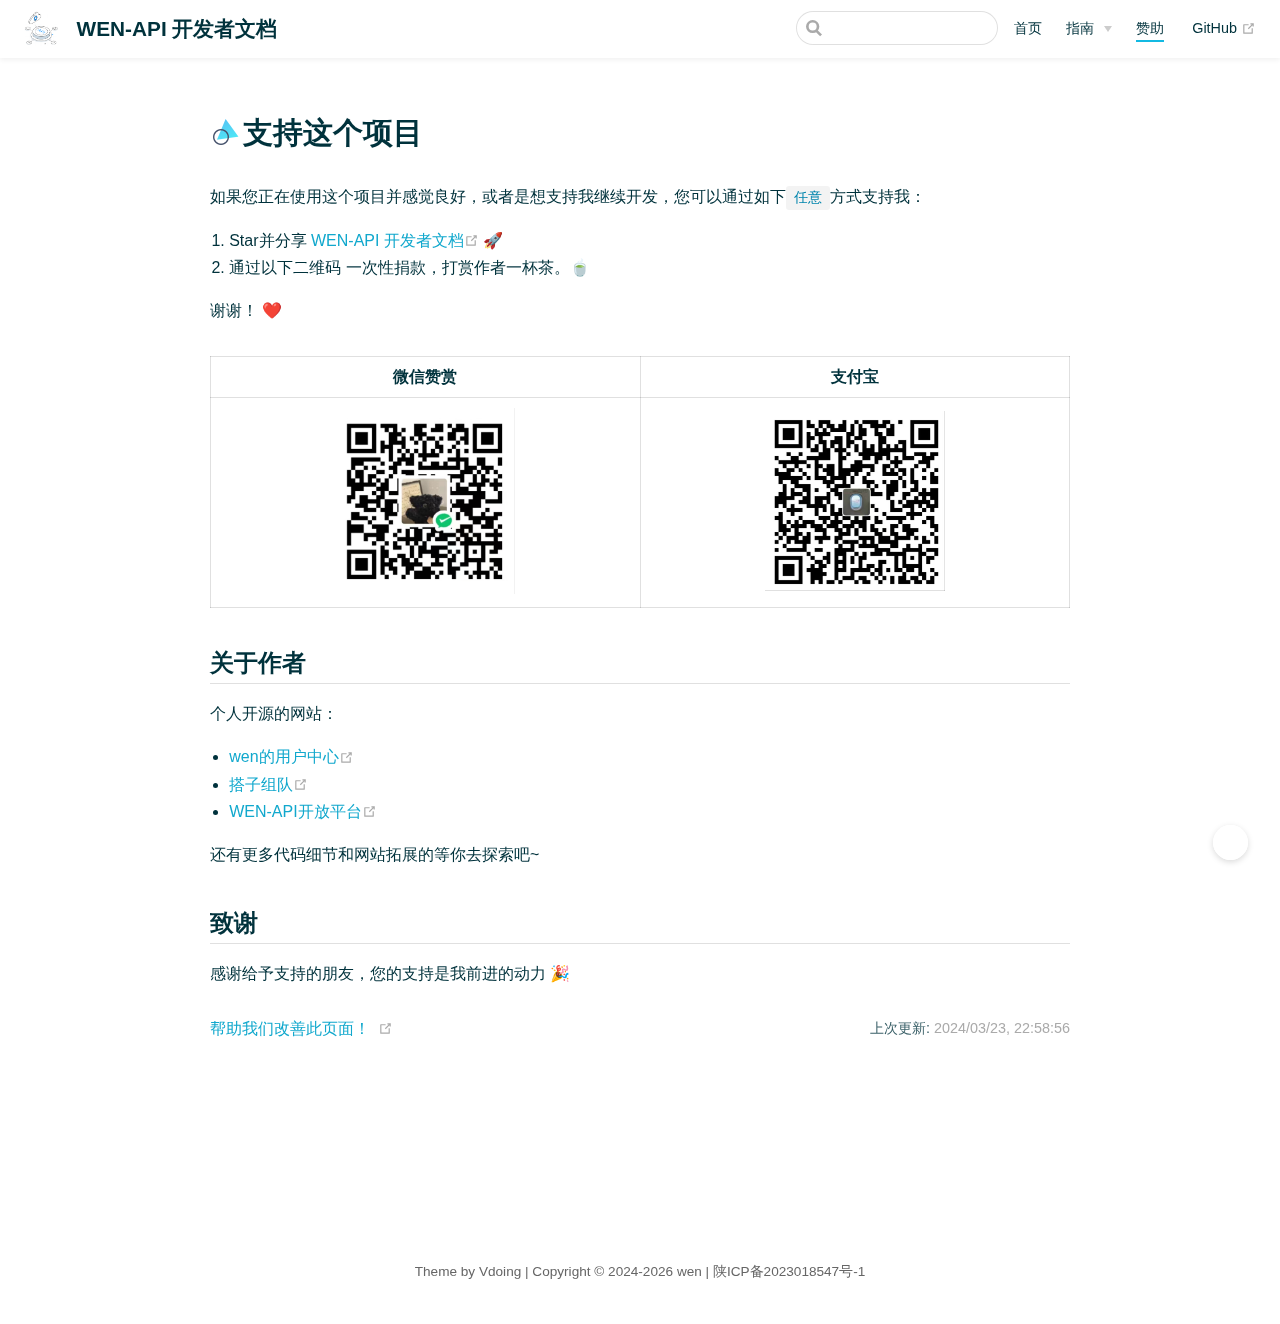
==== commit f10fb162: "修复页面错位 bug" ====
--- a/pages/1b12ed/index.html
+++ b/pages/1b12ed/index.html
@@ -5,20 +5,20 @@
     <meta name="viewport" content="width=device-width,initial-scale=1">
     <title>支持这个项目 | WEN-API 开发者文档</title>
     <meta name="generator" content="VuePress 1.9.9">
-    <link rel="icon" href="/api-doc/img/gif/wen-api.png">
+    <link rel="icon" href="/img/gif/wen-api.png">
     <meta name="description" content="为简化开发而生">
     <meta name="keywords" content="api,api开放平台,接口">
     <meta name="theme-color" content="#47abfd">
     
-    <link rel="preload" href="/api-doc/assets/css/0.styles.060e4a16.css" as="style"><link rel="preload" href="/api-doc/assets/js/app.a70c5165.js" as="script"><link rel="preload" href="/api-doc/assets/js/2.68cc9f7c.js" as="script"><link rel="preload" href="/api-doc/assets/js/9.3a61be88.js" as="script"><link rel="prefetch" href="/api-doc/assets/js/3.129cb99d.js"><link rel="prefetch" href="/api-doc/assets/js/4.64fe8265.js"><link rel="prefetch" href="/api-doc/assets/js/5.efec238f.js"><link rel="prefetch" href="/api-doc/assets/js/6.5db73be6.js"><link rel="prefetch" href="/api-doc/assets/js/7.b0a6832e.js"><link rel="prefetch" href="/api-doc/assets/js/8.7199d0f8.js">
-    <link rel="stylesheet" href="/api-doc/assets/css/0.styles.060e4a16.css">
+    <link rel="preload" href="/assets/css/0.styles.974ee0fd.css" as="style"><link rel="preload" href="/assets/js/app.2722f854.js" as="script"><link rel="preload" href="/assets/js/2.fc3be705.js" as="script"><link rel="preload" href="/assets/js/9.309eeab8.js" as="script"><link rel="prefetch" href="/assets/js/3.3699b000.js"><link rel="prefetch" href="/assets/js/4.05d36c86.js"><link rel="prefetch" href="/assets/js/5.10414b95.js"><link rel="prefetch" href="/assets/js/6.b506bd6f.js"><link rel="prefetch" href="/assets/js/7.72e87198.js"><link rel="prefetch" href="/assets/js/8.ea4c0748.js">
+    <link rel="stylesheet" href="/assets/css/0.styles.974ee0fd.css">
   </head>
   <body class="theme-mode-light">
-    <div id="app" data-server-rendered="true"><div class="theme-container sidebar-open no-sidebar only-sidebarItem"><header class="navbar blur"><div title="目录" class="sidebar-button"><svg xmlns="http://www.w3.org/2000/svg" aria-hidden="true" role="img" viewBox="0 0 448 512" class="icon"><path fill="currentColor" d="M436 124H12c-6.627 0-12-5.373-12-12V80c0-6.627 5.373-12 12-12h424c6.627 0 12 5.373 12 12v32c0 6.627-5.373 12-12 12zm0 160H12c-6.627 0-12-5.373-12-12v-32c0-6.627 5.373-12 12-12h424c6.627 0 12 5.373 12 12v32c0 6.627-5.373 12-12 12zm0 160H12c-6.627 0-12-5.373-12-12v-32c0-6.627 5.373-12 12-12h424c6.627 0 12 5.373 12 12v32c0 6.627-5.373 12-12 12z"></path></svg></div> <a href="/api-doc/" class="home-link router-link-active"><img src="/api-doc/img/gif/wen-api.png" alt="WEN-API 开发者文档" class="logo"> <span class="site-name can-hide">WEN-API 开发者文档</span></a> <div class="links"><div class="search-box"><input aria-label="Search" autocomplete="off" spellcheck="false" value=""> <!----></div> <nav class="nav-links can-hide"><div class="nav-item"><a href="/api-doc/" class="nav-link">首页</a></div><div class="nav-item"><div class="dropdown-wrapper"><button type="button" aria-label="指南" class="dropdown-title"><a href="/api-doc/pages/a2f161/" class="link-title">指南</a> <span class="title" style="display:none;">指南</span> <span class="arrow right"></span></button> <ul class="nav-dropdown" style="display:none;"><li class="dropdown-item"><!----> <a href="/api-doc/pages/a2f161/" class="nav-link">简 介</a></li><li class="dropdown-item"><!----> <a href="/api-doc/pages/793dcb/" class="nav-link">快速开始</a></li><li class="dropdown-item"><!----> <a href="/api-doc/pages/745dcb/" class="nav-link">返回响应码</a></li></ul></div></div><div class="nav-item"><a href="/api-doc/pages/1b12ed/" aria-current="page" class="nav-link router-link-exact-active router-link-active">赞助</a></div> <a href="https://github.com/CCCshengjiang/wen-api-sdk" target="_blank" rel="noopener noreferrer" class="repo-link">
+    <div id="app" data-server-rendered="true"><div class="theme-container sidebar-open no-sidebar only-sidebarItem"><header class="navbar blur"><div title="目录" class="sidebar-button"><svg xmlns="http://www.w3.org/2000/svg" aria-hidden="true" role="img" viewBox="0 0 448 512" class="icon"><path fill="currentColor" d="M436 124H12c-6.627 0-12-5.373-12-12V80c0-6.627 5.373-12 12-12h424c6.627 0 12 5.373 12 12v32c0 6.627-5.373 12-12 12zm0 160H12c-6.627 0-12-5.373-12-12v-32c0-6.627 5.373-12 12-12h424c6.627 0 12 5.373 12 12v32c0 6.627-5.373 12-12 12zm0 160H12c-6.627 0-12-5.373-12-12v-32c0-6.627 5.373-12 12-12h424c6.627 0 12 5.373 12 12v32c0 6.627-5.373 12-12 12z"></path></svg></div> <a href="/" class="home-link router-link-active"><img src="/img/gif/wen-api.png" alt="WEN-API 开发者文档" class="logo"> <span class="site-name can-hide">WEN-API 开发者文档</span></a> <div class="links"><div class="search-box"><input aria-label="Search" autocomplete="off" spellcheck="false" value=""> <!----></div> <nav class="nav-links can-hide"><div class="nav-item"><a href="/" class="nav-link">首页</a></div><div class="nav-item"><div class="dropdown-wrapper"><button type="button" aria-label="指南" class="dropdown-title"><a href="/pages/a2f161/" class="link-title">指南</a> <span class="title" style="display:none;">指南</span> <span class="arrow right"></span></button> <ul class="nav-dropdown" style="display:none;"><li class="dropdown-item"><!----> <a href="/pages/a2f161/" class="nav-link">简 介</a></li><li class="dropdown-item"><!----> <a href="/pages/793dcb/" class="nav-link">快速开始</a></li><li class="dropdown-item"><!----> <a href="/pages/745dcb/" class="nav-link">返回响应码</a></li></ul></div></div><div class="nav-item"><a href="/pages/1b12ed/" aria-current="page" class="nav-link router-link-exact-active router-link-active">赞助</a></div> <a href="https://github.com/CCCshengjiang/wen-api-sdk" target="_blank" rel="noopener noreferrer" class="repo-link">
     GitHub
-    <span><svg xmlns="http://www.w3.org/2000/svg" aria-hidden="true" focusable="false" x="0px" y="0px" viewBox="0 0 100 100" width="15" height="15" class="icon outbound"><path fill="currentColor" d="M18.8,85.1h56l0,0c2.2,0,4-1.8,4-4v-32h-8v28h-48v-48h28v-8h-32l0,0c-2.2,0-4,1.8-4,4v56C14.8,83.3,16.6,85.1,18.8,85.1z"></path> <polygon fill="currentColor" points="45.7,48.7 51.3,54.3 77.2,28.5 77.2,37.2 85.2,37.2 85.2,14.9 62.8,14.9 62.8,22.9 71.5,22.9"></polygon></svg> <span class="sr-only">(opens new window)</span></span></a></nav></div></header> <div class="sidebar-mask"></div> <div class="sidebar-hover-trigger"></div> <aside class="sidebar" style="display:none;"><!----> <nav class="nav-links"><div class="nav-item"><a href="/api-doc/" class="nav-link">首页</a></div><div class="nav-item"><div class="dropdown-wrapper"><button type="button" aria-label="指南" class="dropdown-title"><a href="/api-doc/pages/a2f161/" class="link-title">指南</a> <span class="title" style="display:none;">指南</span> <span class="arrow right"></span></button> <ul class="nav-dropdown" style="display:none;"><li class="dropdown-item"><!----> <a href="/api-doc/pages/a2f161/" class="nav-link">简 介</a></li><li class="dropdown-item"><!----> <a href="/api-doc/pages/793dcb/" class="nav-link">快速开始</a></li><li class="dropdown-item"><!----> <a href="/api-doc/pages/745dcb/" class="nav-link">返回响应码</a></li></ul></div></div><div class="nav-item"><a href="/api-doc/pages/1b12ed/" aria-current="page" class="nav-link router-link-exact-active router-link-active">赞助</a></div> <a href="https://github.com/CCCshengjiang/wen-api-sdk" target="_blank" rel="noopener noreferrer" class="repo-link">
+    <span><svg xmlns="http://www.w3.org/2000/svg" aria-hidden="true" focusable="false" x="0px" y="0px" viewBox="0 0 100 100" width="15" height="15" class="icon outbound"><path fill="currentColor" d="M18.8,85.1h56l0,0c2.2,0,4-1.8,4-4v-32h-8v28h-48v-48h28v-8h-32l0,0c-2.2,0-4,1.8-4,4v56C14.8,83.3,16.6,85.1,18.8,85.1z"></path> <polygon fill="currentColor" points="45.7,48.7 51.3,54.3 77.2,28.5 77.2,37.2 85.2,37.2 85.2,14.9 62.8,14.9 62.8,22.9 71.5,22.9"></polygon></svg> <span class="sr-only">(opens new window)</span></span></a></nav></div></header> <div class="sidebar-mask"></div> <div class="sidebar-hover-trigger"></div> <aside class="sidebar" style="display:none;"><!----> <nav class="nav-links"><div class="nav-item"><a href="/" class="nav-link">首页</a></div><div class="nav-item"><div class="dropdown-wrapper"><button type="button" aria-label="指南" class="dropdown-title"><a href="/pages/a2f161/" class="link-title">指南</a> <span class="title" style="display:none;">指南</span> <span class="arrow right"></span></button> <ul class="nav-dropdown" style="display:none;"><li class="dropdown-item"><!----> <a href="/pages/a2f161/" class="nav-link">简 介</a></li><li class="dropdown-item"><!----> <a href="/pages/793dcb/" class="nav-link">快速开始</a></li><li class="dropdown-item"><!----> <a href="/pages/745dcb/" class="nav-link">返回响应码</a></li></ul></div></div><div class="nav-item"><a href="/pages/1b12ed/" aria-current="page" class="nav-link router-link-exact-active router-link-active">赞助</a></div> <a href="https://github.com/CCCshengjiang/wen-api-sdk" target="_blank" rel="noopener noreferrer" class="repo-link">
     GitHub
-    <span><svg xmlns="http://www.w3.org/2000/svg" aria-hidden="true" focusable="false" x="0px" y="0px" viewBox="0 0 100 100" width="15" height="15" class="icon outbound"><path fill="currentColor" d="M18.8,85.1h56l0,0c2.2,0,4-1.8,4-4v-32h-8v28h-48v-48h28v-8h-32l0,0c-2.2,0-4,1.8-4,4v56C14.8,83.3,16.6,85.1,18.8,85.1z"></path> <polygon fill="currentColor" points="45.7,48.7 51.3,54.3 77.2,28.5 77.2,37.2 85.2,37.2 85.2,14.9 62.8,14.9 62.8,22.9 71.5,22.9"></polygon></svg> <span class="sr-only">(opens new window)</span></span></a></nav>  <ul class="sidebar-links"><li><a href="/api-doc/pages/1b12ed/" aria-current="page" class="active sidebar-link">支持这个项目</a><ul class="sidebar-sub-headers"><li class="sidebar-sub-header level2"><a href="/api-doc/pages/1b12ed/#关于作者" class="sidebar-link">关于作者</a></li><li class="sidebar-sub-header level2"><a href="/api-doc/pages/1b12ed/#致谢" class="sidebar-link">致谢</a></li></ul></li></ul> </aside> <div><main class="page"><div class="theme-vdoing-wrapper "><div class="placeholder"></div> <!----> <div class="content-wrapper"><!----> <h1><img src="[data-uri]">支持这个项目<!----></h1>  <div class="theme-vdoing-content content__default"><p>如果您正在使用这个项目并感觉良好，或者是想支持我继续开发，您可以通过如下<code>任意</code>方式支持我：</p> <ol><li>Star并分享 <a href="https://github.com/qimu666/qi-api-doc" target="_blank" rel="noopener noreferrer">WEN-API 开发者文档<span><svg xmlns="http://www.w3.org/2000/svg" aria-hidden="true" focusable="false" x="0px" y="0px" viewBox="0 0 100 100" width="15" height="15" class="icon outbound"><path fill="currentColor" d="M18.8,85.1h56l0,0c2.2,0,4-1.8,4-4v-32h-8v28h-48v-48h28v-8h-32l0,0c-2.2,0-4,1.8-4,4v56C14.8,83.3,16.6,85.1,18.8,85.1z"></path> <polygon fill="currentColor" points="45.7,48.7 51.3,54.3 77.2,28.5 77.2,37.2 85.2,37.2 85.2,14.9 62.8,14.9 62.8,22.9 71.5,22.9"></polygon></svg> <span class="sr-only">(opens new window)</span></span></a> 🚀</li> <li>通过以下二维码 一次性捐款，打赏作者一杯茶。🍵</li></ol> <p>谢谢！ ❤️</p> <table><thead><tr><th style="text-align:center;">微信赞赏</th> <th style="text-align:center;">支付宝</th></tr></thead> <tbody><tr><td style="text-align:center;"><img src="/api-doc/img/zf/wx.jpg" alt="Wechat QRcode" width="180"></td> <td style="text-align:center;"><img src="/api-doc/img/zf/zfb.jpg" alt="Alipay QRcode" width="180"></td></tr></tbody></table> <h2 id="关于作者"><a href="#关于作者" class="header-anchor">#</a> 关于作者</h2> <p>个人开源的网站：</p> <ul><li><a href="https://www.cwblue.cn" target="_blank" rel="noopener noreferrer">wen的用户中心<span><svg xmlns="http://www.w3.org/2000/svg" aria-hidden="true" focusable="false" x="0px" y="0px" viewBox="0 0 100 100" width="15" height="15" class="icon outbound"><path fill="currentColor" d="M18.8,85.1h56l0,0c2.2,0,4-1.8,4-4v-32h-8v28h-48v-48h28v-8h-32l0,0c-2.2,0-4,1.8-4,4v56C14.8,83.3,16.6,85.1,18.8,85.1z"></path> <polygon fill="currentColor" points="45.7,48.7 51.3,54.3 77.2,28.5 77.2,37.2 85.2,37.2 85.2,14.9 62.8,14.9 62.8,22.9 71.5,22.9"></polygon></svg> <span class="sr-only">(opens new window)</span></span></a></li> <li><a href="https://www.cwblue.top" target="_blank" rel="noopener noreferrer">搭子组队<span><svg xmlns="http://www.w3.org/2000/svg" aria-hidden="true" focusable="false" x="0px" y="0px" viewBox="0 0 100 100" width="15" height="15" class="icon outbound"><path fill="currentColor" d="M18.8,85.1h56l0,0c2.2,0,4-1.8,4-4v-32h-8v28h-48v-48h28v-8h-32l0,0c-2.2,0-4,1.8-4,4v56C14.8,83.3,16.6,85.1,18.8,85.1z"></path> <polygon fill="currentColor" points="45.7,48.7 51.3,54.3 77.2,28.5 77.2,37.2 85.2,37.2 85.2,14.9 62.8,14.9 62.8,22.9 71.5,22.9"></polygon></svg> <span class="sr-only">(opens new window)</span></span></a></li> <li><a href="https://wen-api.cwblue.cn" target="_blank" rel="noopener noreferrer">WEN-API开放平台<span><svg xmlns="http://www.w3.org/2000/svg" aria-hidden="true" focusable="false" x="0px" y="0px" viewBox="0 0 100 100" width="15" height="15" class="icon outbound"><path fill="currentColor" d="M18.8,85.1h56l0,0c2.2,0,4-1.8,4-4v-32h-8v28h-48v-48h28v-8h-32l0,0c-2.2,0-4,1.8-4,4v56C14.8,83.3,16.6,85.1,18.8,85.1z"></path> <polygon fill="currentColor" points="45.7,48.7 51.3,54.3 77.2,28.5 77.2,37.2 85.2,37.2 85.2,14.9 62.8,14.9 62.8,22.9 71.5,22.9"></polygon></svg> <span class="sr-only">(opens new window)</span></span></a></li></ul> <p>还有更多代码细节和网站拓展的等你去探索吧~</p> <h2 id="致谢"><a href="#致谢" class="header-anchor">#</a> 致谢</h2> <p>感谢给予支持的朋友，您的支持是我前进的动力 🎉</p></div></div>  <div class="page-edit"><div class="edit-link"><a href="https://github.com/CCCshengjiang/wen-api-doc/edit/master/docs/04.赞助/01.赞助.md" target="_blank" rel="noopener noreferrer">帮助我们改善此页面！</a> <span><svg xmlns="http://www.w3.org/2000/svg" aria-hidden="true" focusable="false" x="0px" y="0px" viewBox="0 0 100 100" width="15" height="15" class="icon outbound"><path fill="currentColor" d="M18.8,85.1h56l0,0c2.2,0,4-1.8,4-4v-32h-8v28h-48v-48h28v-8h-32l0,0c-2.2,0-4,1.8-4,4v56C14.8,83.3,16.6,85.1,18.8,85.1z"></path> <polygon fill="currentColor" points="45.7,48.7 51.3,54.3 77.2,28.5 77.2,37.2 85.2,37.2 85.2,14.9 62.8,14.9 62.8,22.9 71.5,22.9"></polygon></svg> <span class="sr-only">(opens new window)</span></span></div> <!----> <div class="last-updated"><span class="prefix">上次更新:</span> <span class="time">2024/03/23, 22:58:56</span></div></div> <div class="page-nav-wapper"><!----> <!----></div></div> <!----></main></div> <div class="footer"><div class="icons"><a href="https://github.com/CCCshengjiang" title="GitHub" target="_blank" class="iconfont icon-github"></a><a href="https://gitee.com/CCCshengjiang" title="Gitee" target="_blank" class="iconfont icon-gitee"></a></div> 
+    <span><svg xmlns="http://www.w3.org/2000/svg" aria-hidden="true" focusable="false" x="0px" y="0px" viewBox="0 0 100 100" width="15" height="15" class="icon outbound"><path fill="currentColor" d="M18.8,85.1h56l0,0c2.2,0,4-1.8,4-4v-32h-8v28h-48v-48h28v-8h-32l0,0c-2.2,0-4,1.8-4,4v56C14.8,83.3,16.6,85.1,18.8,85.1z"></path> <polygon fill="currentColor" points="45.7,48.7 51.3,54.3 77.2,28.5 77.2,37.2 85.2,37.2 85.2,14.9 62.8,14.9 62.8,22.9 71.5,22.9"></polygon></svg> <span class="sr-only">(opens new window)</span></span></a></nav>  <ul class="sidebar-links"><li><a href="/pages/1b12ed/" aria-current="page" class="active sidebar-link">支持这个项目</a><ul class="sidebar-sub-headers"><li class="sidebar-sub-header level2"><a href="/pages/1b12ed/#关于作者" class="sidebar-link">关于作者</a></li><li class="sidebar-sub-header level2"><a href="/pages/1b12ed/#致谢" class="sidebar-link">致谢</a></li></ul></li></ul> </aside> <div><main class="page"><div class="theme-vdoing-wrapper "><div class="placeholder"></div> <!----> <div class="content-wrapper"><!----> <h1><img src="[data-uri]">支持这个项目<!----></h1>  <div class="theme-vdoing-content content__default"><p>如果您正在使用这个项目并感觉良好，或者是想支持我继续开发，您可以通过如下<code>任意</code>方式支持我：</p> <ol><li>Star并分享 <a href="https://github.com/qimu666/qi-api-doc" target="_blank" rel="noopener noreferrer">WEN-API 开发者文档<span><svg xmlns="http://www.w3.org/2000/svg" aria-hidden="true" focusable="false" x="0px" y="0px" viewBox="0 0 100 100" width="15" height="15" class="icon outbound"><path fill="currentColor" d="M18.8,85.1h56l0,0c2.2,0,4-1.8,4-4v-32h-8v28h-48v-48h28v-8h-32l0,0c-2.2,0-4,1.8-4,4v56C14.8,83.3,16.6,85.1,18.8,85.1z"></path> <polygon fill="currentColor" points="45.7,48.7 51.3,54.3 77.2,28.5 77.2,37.2 85.2,37.2 85.2,14.9 62.8,14.9 62.8,22.9 71.5,22.9"></polygon></svg> <span class="sr-only">(opens new window)</span></span></a> 🚀</li> <li>通过以下二维码 一次性捐款，打赏作者一杯茶。🍵</li></ol> <p>谢谢！ ❤️</p> <table><thead><tr><th style="text-align:center;">微信赞赏</th> <th style="text-align:center;">支付宝</th></tr></thead> <tbody><tr><td style="text-align:center;"><img src="/img/zf/wx.jpg" alt="Wechat QRcode" width="180"></td> <td style="text-align:center;"><img src="/img/zf/zfb.jpg" alt="Alipay QRcode" width="180"></td></tr></tbody></table> <h2 id="关于作者"><a href="#关于作者" class="header-anchor">#</a> 关于作者</h2> <p>个人开源的网站：</p> <ul><li><a href="https://www.cwblue.cn" target="_blank" rel="noopener noreferrer">wen的用户中心<span><svg xmlns="http://www.w3.org/2000/svg" aria-hidden="true" focusable="false" x="0px" y="0px" viewBox="0 0 100 100" width="15" height="15" class="icon outbound"><path fill="currentColor" d="M18.8,85.1h56l0,0c2.2,0,4-1.8,4-4v-32h-8v28h-48v-48h28v-8h-32l0,0c-2.2,0-4,1.8-4,4v56C14.8,83.3,16.6,85.1,18.8,85.1z"></path> <polygon fill="currentColor" points="45.7,48.7 51.3,54.3 77.2,28.5 77.2,37.2 85.2,37.2 85.2,14.9 62.8,14.9 62.8,22.9 71.5,22.9"></polygon></svg> <span class="sr-only">(opens new window)</span></span></a></li> <li><a href="https://www.cwblue.top" target="_blank" rel="noopener noreferrer">搭子组队<span><svg xmlns="http://www.w3.org/2000/svg" aria-hidden="true" focusable="false" x="0px" y="0px" viewBox="0 0 100 100" width="15" height="15" class="icon outbound"><path fill="currentColor" d="M18.8,85.1h56l0,0c2.2,0,4-1.8,4-4v-32h-8v28h-48v-48h28v-8h-32l0,0c-2.2,0-4,1.8-4,4v56C14.8,83.3,16.6,85.1,18.8,85.1z"></path> <polygon fill="currentColor" points="45.7,48.7 51.3,54.3 77.2,28.5 77.2,37.2 85.2,37.2 85.2,14.9 62.8,14.9 62.8,22.9 71.5,22.9"></polygon></svg> <span class="sr-only">(opens new window)</span></span></a></li> <li><a href="https://wen-api.cwblue.cn" target="_blank" rel="noopener noreferrer">WEN-API开放平台<span><svg xmlns="http://www.w3.org/2000/svg" aria-hidden="true" focusable="false" x="0px" y="0px" viewBox="0 0 100 100" width="15" height="15" class="icon outbound"><path fill="currentColor" d="M18.8,85.1h56l0,0c2.2,0,4-1.8,4-4v-32h-8v28h-48v-48h28v-8h-32l0,0c-2.2,0-4,1.8-4,4v56C14.8,83.3,16.6,85.1,18.8,85.1z"></path> <polygon fill="currentColor" points="45.7,48.7 51.3,54.3 77.2,28.5 77.2,37.2 85.2,37.2 85.2,14.9 62.8,14.9 62.8,22.9 71.5,22.9"></polygon></svg> <span class="sr-only">(opens new window)</span></span></a></li></ul> <p>还有更多代码细节和网站拓展的等你去探索吧~</p> <h2 id="致谢"><a href="#致谢" class="header-anchor">#</a> 致谢</h2> <p>感谢给予支持的朋友，您的支持是我前进的动力 🎉</p></div></div>  <div class="page-edit"><div class="edit-link"><a href="https://github.com/CCCshengjiang/wen-api-doc/edit/master/docs/04.赞助/01.赞助.md" target="_blank" rel="noopener noreferrer">帮助我们改善此页面！</a> <span><svg xmlns="http://www.w3.org/2000/svg" aria-hidden="true" focusable="false" x="0px" y="0px" viewBox="0 0 100 100" width="15" height="15" class="icon outbound"><path fill="currentColor" d="M18.8,85.1h56l0,0c2.2,0,4-1.8,4-4v-32h-8v28h-48v-48h28v-8h-32l0,0c-2.2,0-4,1.8-4,4v56C14.8,83.3,16.6,85.1,18.8,85.1z"></path> <polygon fill="currentColor" points="45.7,48.7 51.3,54.3 77.2,28.5 77.2,37.2 85.2,37.2 85.2,14.9 62.8,14.9 62.8,22.9 71.5,22.9"></polygon></svg> <span class="sr-only">(opens new window)</span></span></div> <!----> <div class="last-updated"><span class="prefix">上次更新:</span> <span class="time">2024/03/23, 22:58:56</span></div></div> <div class="page-nav-wapper"><!----> <!----></div></div> <!----></main></div> <div class="footer"><div class="icons"><a href="https://github.com/CCCshengjiang" title="GitHub" target="_blank" class="iconfont icon-github"></a><a href="https://gitee.com/CCCshengjiang" title="Gitee" target="_blank" class="iconfont icon-gitee"></a></div> 
   Theme by
   <a href="https://github.com/xugaoyi/vuepress-theme-vdoing" target="_blank" title="本站主题">Vdoing</a> 
     | Copyright © 2024-2024
@@ -31,6 +31,6 @@
         </li><li class="iconfont icon-yuedu">
           阅读模式
         </li></ul></div></div> <!----> <!----> <!----></div><div class="global-ui"></div></div>
-    <script src="/api-doc/assets/js/app.a70c5165.js" defer></script><script src="/api-doc/assets/js/2.68cc9f7c.js" defer></script><script src="/api-doc/assets/js/9.3a61be88.js" defer></script>
+    <script src="/assets/js/app.2722f854.js" defer></script><script src="/assets/js/2.fc3be705.js" defer></script><script src="/assets/js/9.309eeab8.js" defer></script>
   </body>
 </html>
--- a/assets/css/0.styles.974ee0fd.css
+++ b/assets/css/0.styles.974ee0fd.css
@@ -0,0 +1 @@
+@import url(//at.alicdn.com/t/font_1678482_4tbhmh589x.css);.code-copy{color:#aaa;fill:#aaa;font-size:14px;display:inline-block;cursor:pointer}div[class*=aside-code] aside .code-copy,div[class*=language-] pre .code-copy{position:absolute;z-index:1000;top:7px;right:35px;opacity:0;font-size:16px}div[class*=aside-code] aside:hover .code-copy,div[class*=language-] pre:hover .code-copy{opacity:1}.content pre,.content pre[class*=language-]{overflow-y:hidden}div[class*=language-] pre,div[class*=language-] pre[class*=language-]{position:static!important}div[class~=language-text]:before{content:"text"}div[class~=language-yml]:before{content:"yml"}div[class*=language-] pre{-webkit-user-select:text;-moz-user-select:text;user-select:text}p code{-webkit-user-select:all;-moz-user-select:all;user-select:all}@keyframes message-move-in{0%{opacity:0;transform:translateY(-100%)}to{opacity:1;transform:translateY(0)}}#message-container .message.move-in{animation:message-move-in .3s ease-in-out}@keyframes message-move-out{0%{opacity:1;transform:translateY(0)}to{opacity:0;transform:translateY(-100%)}}#message-container .message.move-out{animation:message-move-out .3s ease-in-out;animation-fill-mode:forwards}#message-container .message{background:#fff;margin:10px 0;padding:0 10px;height:40px;box-shadow:0 0 10px 0 #ccc;font-size:14px;border-radius:3px;display:flex;align-items:center;transition:height .2s ease-in-out,margin .2s ease-in-out}#message-container{position:fixed;left:0;top:100px;right:0;display:flex;flex-direction:column;align-items:center}#message-container .message .text{color:#333;padding:0 20px 0 5px}.theme-code-block[data-v-4f1e9d0c]{display:none}.theme-code-block__active[data-v-4f1e9d0c]{display:block}.theme-code-block>pre[data-v-4f1e9d0c]{background-color:orange}@media (max-width:419px){.theme-code-group div[class*=language-][data-v-4f1e9d0c]{margin:0}}.theme-mode-light[data-v-2f5f1757]{--bodyBg:#f4f4f4;--mainBg:#fff;--sidebarBg:hsla(0,0%,100%,0.8);--blurBg:hsla(0,0%,100%,0.9);--customBlockBg:#f1f1f1;--textColor:#00323c;--textLightenColor:#0085ad;--borderColor:rgba(0,0,0,0.12);--codeBg:#f6f6f6;--codeColor:#525252}.theme-mode-light code[class*=language-][data-v-2f5f1757],.theme-mode-light pre[class*=language-][data-v-2f5f1757]{color:#000;background:none;text-shadow:0 1px #fff;font-family:Consolas,Monaco,Andale Mono,Ubuntu Mono,monospace;font-size:1em;text-align:left;white-space:pre;word-spacing:normal;word-break:normal;word-wrap:normal;line-height:1.5;-moz-tab-size:4;-o-tab-size:4;tab-size:4;-webkit-hyphens:none;hyphens:none}.theme-mode-light code[class*=language-][data-v-2f5f1757]::-moz-selection,.theme-mode-light code[class*=language-][data-v-2f5f1757] ::-moz-selection,.theme-mode-light pre[class*=language-][data-v-2f5f1757]::-moz-selection,.theme-mode-light pre[class*=language-][data-v-2f5f1757] ::-moz-selection{text-shadow:none;background:#b3d4fc}.theme-mode-light code[class*=language-][data-v-2f5f1757]::selection,.theme-mode-light code[class*=language-][data-v-2f5f1757] ::selection,.theme-mode-light pre[class*=language-][data-v-2f5f1757]::selection,.theme-mode-light pre[class*=language-][data-v-2f5f1757] ::selection{text-shadow:none;background:#b3d4fc}@media print{.theme-mode-light code[class*=language-][data-v-2f5f1757],.theme-mode-light pre[class*=language-][data-v-2f5f1757]{text-shadow:none}}.theme-mode-light pre[class*=language-][data-v-2f5f1757]{padding:1em;margin:.5em 0;overflow:auto}.theme-mode-light :not(pre)>code[class*=language-][data-v-2f5f1757],.theme-mode-light pre[class*=language-][data-v-2f5f1757]{background:#f5f2f0}.theme-mode-light :not(pre)>code[class*=language-][data-v-2f5f1757]{padding:.1em;border-radius:.3em;white-space:normal}.theme-mode-light .token.cdata[data-v-2f5f1757],.theme-mode-light .token.comment[data-v-2f5f1757],.theme-mode-light .token.doctype[data-v-2f5f1757],.theme-mode-light .token.prolog[data-v-2f5f1757]{color:#708090}.theme-mode-light .token.punctuation[data-v-2f5f1757]{color:#999}.theme-mode-light .namespace[data-v-2f5f1757]{opacity:.7}.theme-mode-light .token.boolean[data-v-2f5f1757],.theme-mode-light .token.constant[data-v-2f5f1757],.theme-mode-light .token.deleted[data-v-2f5f1757],.theme-mode-light .token.number[data-v-2f5f1757],.theme-mode-light .token.property[data-v-2f5f1757],.theme-mode-light .token.symbol[data-v-2f5f1757],.theme-mode-light .token.tag[data-v-2f5f1757]{color:#905}.theme-mode-light .token.attr-name[data-v-2f5f1757],.theme-mode-light .token.builtin[data-v-2f5f1757],.theme-mode-light .token.char[data-v-2f5f1757],.theme-mode-light .token.inserted[data-v-2f5f1757],.theme-mode-light .token.selector[data-v-2f5f1757],.theme-mode-light .token.string[data-v-2f5f1757]{color:#690}.theme-mode-light .language-css .token.string[data-v-2f5f1757],.theme-mode-light .style .token.string[data-v-2f5f1757],.theme-mode-light .token.entity[data-v-2f5f1757],.theme-mode-light .token.operator[data-v-2f5f1757],.theme-mode-light .token.url[data-v-2f5f1757]{color:#9a6e3a;background:hsla(0,0%,100%,.5)}.theme-mode-light .token.atrule[data-v-2f5f1757],.theme-mode-light .token.attr-value[data-v-2f5f1757],.theme-mode-light .token.keyword[data-v-2f5f1757]{color:#07a}.theme-mode-light .token.class-name[data-v-2f5f1757],.theme-mode-light .token.function[data-v-2f5f1757]{color:#dd4a68}.theme-mode-light .token.important[data-v-2f5f1757],.theme-mode-light .token.regex[data-v-2f5f1757],.theme-mode-light .token.variable[data-v-2f5f1757]{color:#e90}.theme-mode-light .token.bold[data-v-2f5f1757],.theme-mode-light .token.important[data-v-2f5f1757]{font-weight:700}.theme-mode-light .token.italic[data-v-2f5f1757]{font-style:italic}.theme-mode-light .token.entity[data-v-2f5f1757]{cursor:help}.theme-mode-light div[class*=language-] .highlight-lines .highlighted[data-v-2f5f1757],.theme-mode-light div[class*=language-].line-numbers-mode .highlight-lines .highlighted[data-v-2f5f1757]:before{background-color:hsla(0,0%,78.4%,.4)}.theme-mode-dark[data-v-2f5f1757]{--bodyBg:#27272b;--mainBg:#1e1e22;--sidebarBg:rgba(30,30,34,0.8);--blurBg:rgba(30,30,34,0.8);--customBlockBg:#27272b;--textColor:#9b9baa;--textLightenColor:#0085ad;--borderColor:#30363d;--codeBg:#252526;--codeColor:#fff}.theme-mode-dark code[class*=language-][data-v-2f5f1757],.theme-mode-dark pre[class*=language-][data-v-2f5f1757]{color:#ccc;background:none;text-shadow:none;font-family:Consolas,Monaco,Andale Mono,Ubuntu Mono,monospace;font-size:1em;text-align:left;white-space:pre;word-spacing:normal;word-break:normal;word-wrap:normal;line-height:1.5;-moz-tab-size:4;-o-tab-size:4;tab-size:4;-webkit-hyphens:none;hyphens:none}.theme-mode-dark pre[class*=language-][data-v-2f5f1757]{padding:1em;margin:.5em 0;overflow:auto}.theme-mode-dark :not(pre)>code[class*=language-][data-v-2f5f1757],.theme-mode-dark pre[class*=language-][data-v-2f5f1757]{background:#2d2d2d}.theme-mode-dark :not(pre)>code[class*=language-][data-v-2f5f1757]{padding:.1em;border-radius:.3em;white-space:normal}.theme-mode-dark .token.block-comment[data-v-2f5f1757],.theme-mode-dark .token.cdata[data-v-2f5f1757],.theme-mode-dark .token.comment[data-v-2f5f1757],.theme-mode-dark .token.doctype[data-v-2f5f1757],.theme-mode-dark .token.prolog[data-v-2f5f1757]{color:#999}.theme-mode-dark .token.punctuation[data-v-2f5f1757]{color:#ccc}.theme-mode-dark .token.attr-name[data-v-2f5f1757],.theme-mode-dark .token.deleted[data-v-2f5f1757],.theme-mode-dark .token.namespace[data-v-2f5f1757],.theme-mode-dark .token.tag[data-v-2f5f1757]{color:#e2777a}.theme-mode-dark .token.function-name[data-v-2f5f1757]{color:#6196cc}.theme-mode-dark .token.boolean[data-v-2f5f1757],.theme-mode-dark .token.function[data-v-2f5f1757],.theme-mode-dark .token.number[data-v-2f5f1757]{color:#f08d49}.theme-mode-dark .token.class-name[data-v-2f5f1757],.theme-mode-dark .token.constant[data-v-2f5f1757],.theme-mode-dark .token.property[data-v-2f5f1757],.theme-mode-dark .token.symbol[data-v-2f5f1757]{color:#f8c555}.theme-mode-dark .token.atrule[data-v-2f5f1757],.theme-mode-dark .token.builtin[data-v-2f5f1757],.theme-mode-dark .token.important[data-v-2f5f1757],.theme-mode-dark .token.keyword[data-v-2f5f1757],.theme-mode-dark .token.selector[data-v-2f5f1757]{color:#cc99cd}.theme-mode-dark .token.attr-value[data-v-2f5f1757],.theme-mode-dark .token.char[data-v-2f5f1757],.theme-mode-dark .token.regex[data-v-2f5f1757],.theme-mode-dark .token.string[data-v-2f5f1757],.theme-mode-dark .token.variable[data-v-2f5f1757]{color:#7ec699}.theme-mode-dark .token.entity[data-v-2f5f1757],.theme-mode-dark .token.operator[data-v-2f5f1757],.theme-mode-dark .token.url[data-v-2f5f1757]{color:#67cdcc}.theme-mode-dark .language-css .token.string[data-v-2f5f1757],.theme-mode-dark .style .token.string[data-v-2f5f1757],.theme-mode-dark .token.entity[data-v-2f5f1757],.theme-mode-dark .token.operator[data-v-2f5f1757],.theme-mode-dark .token.url[data-v-2f5f1757]{background:none}.theme-mode-dark .token.bold[data-v-2f5f1757],.theme-mode-dark .token.important[data-v-2f5f1757]{font-weight:700}.theme-mode-dark .token.italic[data-v-2f5f1757]{font-style:italic}.theme-mode-dark .token.entity[data-v-2f5f1757]{cursor:help}.theme-mode-dark .token.inserted[data-v-2f5f1757]{color:green}.theme-mode-read[data-v-2f5f1757]{--bodyBg:#ececcc;--mainBg:#f5f5d5;--sidebarBg:rgba(245,245,213,0.8);--blurBg:rgba(245,245,213,0.9);--customBlockBg:#ececcc;--textColor:#704214;--textLightenColor:#963;--borderColor:rgba(0,0,0,0.15);--codeBg:#282c34;--codeColor:#fff}.theme-mode-read code[class*=language-][data-v-2f5f1757],.theme-mode-read pre[class*=language-][data-v-2f5f1757]{color:#ccc;background:none;text-shadow:none;font-family:Consolas,Monaco,Andale Mono,Ubuntu Mono,monospace;font-size:1em;text-align:left;white-space:pre;word-spacing:normal;word-break:normal;word-wrap:normal;line-height:1.5;-moz-tab-size:4;-o-tab-size:4;tab-size:4;-webkit-hyphens:none;hyphens:none}.theme-mode-read pre[class*=language-][data-v-2f5f1757]{padding:1em;margin:.5em 0;overflow:auto}.theme-mode-read :not(pre)>code[class*=language-][data-v-2f5f1757],.theme-mode-read pre[class*=language-][data-v-2f5f1757]{background:#2d2d2d}.theme-mode-read :not(pre)>code[class*=language-][data-v-2f5f1757]{padding:.1em;border-radius:.3em;white-space:normal}.theme-mode-read .token.block-comment[data-v-2f5f1757],.theme-mode-read .token.cdata[data-v-2f5f1757],.theme-mode-read .token.comment[data-v-2f5f1757],.theme-mode-read .token.doctype[data-v-2f5f1757],.theme-mode-read .token.prolog[data-v-2f5f1757]{color:#999}.theme-mode-read .token.punctuation[data-v-2f5f1757]{color:#ccc}.theme-mode-read .token.attr-name[data-v-2f5f1757],.theme-mode-read .token.deleted[data-v-2f5f1757],.theme-mode-read .token.namespace[data-v-2f5f1757],.theme-mode-read .token.tag[data-v-2f5f1757]{color:#e2777a}.theme-mode-read .token.function-name[data-v-2f5f1757]{color:#6196cc}.theme-mode-read .token.boolean[data-v-2f5f1757],.theme-mode-read .token.function[data-v-2f5f1757],.theme-mode-read .token.number[data-v-2f5f1757]{color:#f08d49}.theme-mode-read .token.class-name[data-v-2f5f1757],.theme-mode-read .token.constant[data-v-2f5f1757],.theme-mode-read .token.property[data-v-2f5f1757],.theme-mode-read .token.symbol[data-v-2f5f1757]{color:#f8c555}.theme-mode-read .token.atrule[data-v-2f5f1757],.theme-mode-read .token.builtin[data-v-2f5f1757],.theme-mode-read .token.important[data-v-2f5f1757],.theme-mode-read .token.keyword[data-v-2f5f1757],.theme-mode-read .token.selector[data-v-2f5f1757]{color:#cc99cd}.theme-mode-read .token.attr-value[data-v-2f5f1757],.theme-mode-read .token.char[data-v-2f5f1757],.theme-mode-read .token.regex[data-v-2f5f1757],.theme-mode-read .token.string[data-v-2f5f1757],.theme-mode-read .token.variable[data-v-2f5f1757]{color:#7ec699}.theme-mode-read .token.entity[data-v-2f5f1757],.theme-mode-read .token.operator[data-v-2f5f1757],.theme-mode-read .token.url[data-v-2f5f1757]{color:#67cdcc}.theme-mode-read .language-css .token.string[data-v-2f5f1757],.theme-mode-read .style .token.string[data-v-2f5f1757],.theme-mode-read .token.entity[data-v-2f5f1757],.theme-mode-read .token.operator[data-v-2f5f1757],.theme-mode-read .token.url[data-v-2f5f1757]{background:none}.theme-mode-read .token.bold[data-v-2f5f1757],.theme-mode-read .token.important[data-v-2f5f1757]{font-weight:700}.theme-mode-read .token.italic[data-v-2f5f1757]{font-style:italic}.theme-mode-read .token.entity[data-v-2f5f1757]{cursor:help}.theme-mode-read .token.inserted[data-v-2f5f1757]{color:green}.theme-style-line.theme-mode-light[data-v-2f5f1757]{--bodyBg:#fff}.theme-style-line.theme-mode-dark[data-v-2f5f1757]{--bodyBg:#1e1e22}.theme-style-line.theme-mode-read[data-v-2f5f1757]{--bodyBg:#f5f5d5}.theme-code-group[data-v-2f5f1757],.theme-code-group__nav[data-v-2f5f1757]{background-color:var(--codeBg);padding-bottom:22px;border-radius:6px;padding-left:10px;padding-top:10px}.theme-code-group__nav[data-v-2f5f1757]{margin-bottom:-35px}.theme-code-group__ul[data-v-2f5f1757]{margin:auto 0;padding-left:0;display:inline-flex;list-style:none}.theme-code-group__li[data-v-2f5f1757],.theme-code-group__nav-tab[data-v-2f5f1757]{border:0;padding:5px;cursor:pointer;background-color:transparent;font-size:.85em;line-height:1.4;color:var(--codeColor);font-weight:600;opacity:.85}.theme-code-group__nav-tab-active[data-v-2f5f1757]{border-bottom:1px solid #11a8cd;opacity:1}.pre-blank[data-v-2f5f1757]{color:#11a8cd}body .theme-vdoing-content code{color:var(--textLightenColor);padding:.25rem .5rem;margin:0;font-size:.9em;background-color:hsla(0,0%,39.2%,.08);border-radius:3px}body .theme-vdoing-content code .token.deleted{color:#ec5975}body .theme-vdoing-content code .token.inserted{color:#11a8cd}body .theme-vdoing-content pre,body .theme-vdoing-content pre[class*=language-]{line-height:1.4;padding:1.25rem 1.5rem;margin:.85rem 0;background-color:#282c34;border-radius:6px;overflow:auto}body .theme-vdoing-content pre[class*=language-] code,body .theme-vdoing-content pre code{color:var(--codeColor);padding:0;background-color:transparent;border-radius:0}div[class*=language-]{position:relative;background-color:var(--codeBg);border-radius:6px}div[class*=language-] .highlight-lines{-webkit-user-select:none;user-select:none;padding-top:1.3rem;position:absolute;top:0;left:0;width:100%;line-height:1.4}div[class*=language-] .highlight-lines .highlighted{background-color:rgba(0,0,0,.3)}div[class*=language-] pre,div[class*=language-] pre[class*=language-]{background:transparent;position:relative!important;z-index:1}div[class*=language-]:before{position:absolute;z-index:3;top:.8em;right:1em;font-size:.8rem;color:hsla(0,0%,58.8%,.7)}div[class*=language-]:not(.line-numbers-mode) .line-numbers-wrapper{display:none}div[class*=language-].line-numbers-mode .highlight-lines .highlighted{position:relative}div[class*=language-].line-numbers-mode .highlight-lines .highlighted:before{content:" ";position:absolute;z-index:3;left:0;top:0;display:block;width:2.5rem;height:100%;background-color:rgba(0,0,0,.3)}div[class*=language-].line-numbers-mode pre{padding-left:3.5rem;vertical-align:middle}div[class*=language-].line-numbers-mode .line-numbers-wrapper{position:absolute;top:0;width:2.5rem;text-align:center;color:hsla(0,0%,49.8%,.5);padding:1.25rem 0;line-height:1.4}div[class*=language-].line-numbers-mode .line-numbers-wrapper br{-webkit-user-select:none;user-select:none}div[class*=language-].line-numbers-mode .line-numbers-wrapper .line-number{position:relative;z-index:4;-webkit-user-select:none;user-select:none;font-size:.85em}div[class*=language-].line-numbers-mode:after{content:"";position:absolute;z-index:2;top:0;left:0;width:2.5rem;height:100%;border-radius:6px 0 0 6px;border-right:1px solid var(--borderColor);background-color:var(--codeBg)}div[class~=language-js]:before{content:"js"}div[class~=language-ts]:before{content:"ts"}div[class~=language-html]:before{content:"html"}div[class~=language-md]:before{content:"md"}div[class~=language-vue]:before{content:"vue"}div[class~=language-css]:before{content:"css"}div[class~=language-sass]:before{content:"sass"}div[class~=language-scss]:before{content:"scss"}div[class~=language-less]:before{content:"less"}div[class~=language-stylus]:before{content:"stylus"}div[class~=language-go]:before{content:"go"}div[class~=language-java]:before{content:"java"}div[class~=language-c]:before{content:"c"}div[class~=language-sh]:before{content:"sh"}div[class~=language-yaml]:before{content:"yaml"}div[class~=language-py]:before{content:"py"}div[class~=language-docker]:before{content:"docker"}div[class~=language-dockerfile]:before{content:"dockerfile"}div[class~=language-makefile]:before{content:"makefile"}div[class~=language-javascript]:before{content:"js"}div[class~=language-typescript]:before{content:"ts"}div[class~=language-markup]:before{content:"html"}div[class~=language-markdown]:before{content:"md"}div[class~=language-json]:before{content:"json"}div[class~=language-ruby]:before{content:"rb"}div[class~=language-python]:before{content:"py"}div[class~=language-bash]:before{content:"sh"}div[class~=language-php]:before{content:"php"}.custom-block .custom-block-title{font-weight:600;margin-bottom:.2rem}.custom-block p{margin:0}.custom-block.danger,.custom-block.note,.custom-block.tip,.custom-block.warning{padding:.5rem 1.5rem;border-left-width:.5rem;border-left-style:solid;margin:1rem 0}.custom-block.tip{background-color:#f3f5f7;border-color:#42b983;color:#215d42}.custom-block.warning{background-color:#fff7d0;border-color:#e7c000;color:#6b5900}.custom-block.warning .custom-block-title{color:#b29400}.custom-block.warning a{color:var(--textColor)}.custom-block.danger{background-color:#ffe6e6;border-color:#c00;color:#4d0000}.custom-block.danger .custom-block-title{color:#900}.custom-block.danger a{color:var(--textColor)}.custom-block.note{background-color:#e8f5fa;border-color:#157bae;color:#0d4a68}.custom-block.right{color:var(--textColor);font-size:.9rem;text-align:right}.custom-block.theorem{margin:1rem 0;padding:.8rem 1.5rem;border-radius:2px;background-color:var(--customBlockBg)}.custom-block.theorem .title{font-weight:700;margin:.5rem 0}.custom-block.details{display:block;position:relative;border-radius:2px;margin:1em 0;padding:1.6em;background-color:var(--customBlockBg)}.custom-block.details p{margin:.8rem 0}.custom-block.details h4{margin-top:0}.custom-block.details figure:last-child,.custom-block.details p:last-child{margin-bottom:0;padding-bottom:0}.custom-block.details summary{outline:none;cursor:pointer}.custom-block.details summary:hover{color:#11a8cd}.theme-mode-dark .custom-block.warning{background-color:rgba(255,247,208,.2);color:#e7c000}.theme-mode-dark .custom-block.warning .custom-block-title{color:#ffdc2f}.theme-mode-dark .custom-block.tip{background-color:rgba(243,245,247,.2);color:#42b983}.theme-mode-dark .custom-block.danger{background-color:rgba(255,230,230,.4);color:maroon}.theme-mode-dark .custom-block.danger a{color:#11a8cd}.theme-mode-dark .custom-block.note{background-color:rgba(243,245,247,.2);color:#157bae}.arrow{display:inline-block;width:0;height:0}.arrow.up{border-bottom:6px solid #ccc}.arrow.down,.arrow.up{border-left:4px solid transparent;border-right:4px solid transparent}.arrow.down{border-top:6px solid #ccc}.arrow.right{border-left:6px solid #ccc}.arrow.left,.arrow.right{border-top:4px solid transparent;border-bottom:4px solid transparent}.arrow.left{border-right:6px solid #ccc}.theme-vdoing-content:not(.custom){max-width:860px}.table-of-contents .badge{vertical-align:middle}.center-container{text-align:center}.center-container>h1,.center-container>h2,.center-container>h3,.center-container>h4,.center-container>h5,.center-container>h6{margin-top:-3.1rem;padding-top:4.6rem;margin-bottom:0}.center-container>h1 a.header-anchor,.center-container>h2 a.header-anchor,.center-container>h3 a.header-anchor,.center-container>h4 a.header-anchor,.center-container>h5 a.header-anchor,.center-container>h6 a.header-anchor{float:none;padding-right:0;margin-left:-.9rem}.cardListContainer{margin:.7rem 0}.cardListContainer>:not(.card-list){display:none}.cardListContainer .card-list{margin:-.35rem;display:flex;flex-wrap:wrap;align-items:flex-start}.cardListContainer .card-list .card-item{width:calc(33.33333% - .7rem);margin:.35rem;background:var(--bodyBg);border-radius:3px;color:var(--textColor);display:flex;box-shadow:1px 1px 2px 0 rgba(0,0,0,.06);transition:all .4s}.cardListContainer .card-list .card-item:hover{text-decoration:none;box-shadow:0 10px 20px -10px var(--randomColor,rgba(0,0,0,.15));transform:translateY(-3px) scale(1.01)}.cardListContainer .card-list .card-item:hover img{box-shadow:3px 2px 7px rgba(0,0,0,.15)}.cardListContainer .card-list .card-item:hover div p{text-shadow:3px 2px 5px rgba(0,0,0,.15)}.cardListContainer .card-list .card-item img{width:60px;height:60px;border-radius:50%;border:2px solid #fff;margin:1rem 0 1rem 1rem;box-shadow:3px 2px 5px rgba(0,0,0,.08);transition:all .4s}.cardListContainer .card-list .card-item div{flex:1;display:inline-block;float:right;padding:1rem 0}.cardListContainer .card-list .card-item div p{margin:0;padding:0 1rem;transition:text-shadow .4s;text-align:center}.cardListContainer .card-list .card-item div .name{margin:.2rem 0 .3rem}.cardListContainer .card-list .card-item div .desc{font-size:.8rem;line-height:1.1rem;opacity:.8;margin-bottom:.2rem}.cardListContainer .card-list .card-item.row-1{width:calc(100% - .7rem)}.cardListContainer .card-list .card-item.row-1 img{margin-left:2rem}.cardListContainer .card-list .card-item.row-2{width:calc(50% - .7rem)}.cardListContainer .card-list .card-item.row-2 img{margin-left:1.5rem}.cardListContainer .card-list .card-item.row-3{width:calc(33.33333% - .7rem)}.cardListContainer .card-list .card-item.row-4{width:calc(25% - .7rem)}.cardImgListContainer{margin:1rem 0}.cardImgListContainer>:not(.card-list){display:none}.cardImgListContainer .card-list{margin:-.5rem;display:flex;flex-wrap:wrap;align-items:flex-start}.cardImgListContainer .card-list .card-item{width:calc(33.33333% - 1rem);margin:.5rem;background:var(--mainBg);border:1px solid rgba(0,0,0,.1);box-sizing:border-box;border-radius:3px;overflow:hidden;color:var(--textColor);box-shadow:2px 2px 10px rgba(0,0,0,.04);display:flex;flex-direction:column;justify-content:flex-start;align-items:stretch;align-content:stretch;transition:all .4s}.cardImgListContainer .card-list .card-item:hover{box-shadow:1px 1px 20px rgba(0,0,0,.1);transform:translateY(-3px)}.cardImgListContainer .card-list .card-item .box-img{overflow:hidden;position:relative;background:#eee}.cardImgListContainer .card-list .card-item .box-img img{display:block;width:100%;height:100%;transition:all .3s}.cardImgListContainer .card-list .card-item a{color:var(--textColor);transition:color .3s}.cardImgListContainer .card-list .card-item a:hover{text-decoration:none}.cardImgListContainer .card-list .card-item .box-info{padding:.8rem 1rem}.cardImgListContainer .card-list .card-item .box-info p{margin:0}.cardImgListContainer .card-list .card-item .box-info .desc{margin-top:.3rem;opacity:.8;font-size:.9rem;line-height:1.1rem;overflow:hidden;white-space:normal;text-overflow:ellipsis;display:-webkit-box;-webkit-box-orient:vertical}.cardImgListContainer .card-list .card-item .box-footer{overflow:hidden;padding:.8rem 1rem;border-top:1px solid rgba(0,0,0,.1)}.cardImgListContainer .card-list .card-item .box-footer img{width:1.8rem;height:1.8rem;border-radius:50%;float:left}.cardImgListContainer .card-list .card-item .box-footer span{line-height:1.8rem;float:left;margin-left:.6rem;font-size:.8rem}.cardImgListContainer .card-list .card-item.row-1{width:calc(100% - 1rem)}.cardImgListContainer .card-list .card-item.row-2{width:calc(50% - 1rem)}.cardImgListContainer .card-list .card-item.row-3{width:calc(33.33333% - 1rem)}.cardImgListContainer .card-list .card-item.row-4{width:calc(25% - 1rem)}.theme-mode-dark .cardImgListContainer .card-list .card-item,.theme-mode-dark .cardImgListContainer .card-list .card-item .box-footer{border-color:var(--borderColor)}@media (max-width:900px){.cardListContainer .card-list .card-item.row-4{width:calc(33.33333% - .7rem)}.cardImgListContainer .card-list .card-item.row-4{width:calc(33.33333% - 1rem)}}@media (max-width:720px){.cardListContainer .card-list .card-item.row-3,.cardListContainer .card-list .card-item.row-4{width:calc(50% - .7rem)}.cardListContainer .card-list .card-item.row-3 img,.cardListContainer .card-list .card-item.row-4 img{margin-left:1.5rem}.cardImgListContainer .card-list .card-item.row-3,.cardImgListContainer .card-list .card-item.row-4{width:calc(50% - 1rem)}}@media (max-width:500px){.cardListContainer .card-list .card-item.row-1,.cardListContainer .card-list .card-item.row-2,.cardListContainer .card-list .card-item.row-3,.cardListContainer .card-list .card-item.row-4{width:calc(100% - .7rem)}.cardListContainer .card-list .card-item.row-1 img,.cardListContainer .card-list .card-item.row-2 img,.cardListContainer .card-list .card-item.row-3 img,.cardListContainer .card-list .card-item.row-4 img{margin-left:1.5rem}.cardImgListContainer .card-list .card-item.row-1,.cardImgListContainer .card-list .card-item.row-2,.cardImgListContainer .card-list .card-item.row-3,.cardImgListContainer .card-list .card-item.row-4{width:calc(100% - 1rem)}}body,html{padding:0;margin:0}body{font-family:-apple-system,BlinkMacSystemFont,Segoe UI,Roboto,Oxygen,Ubuntu,Cantarell,Fira Sans,Droid Sans,Helvetica Neue,sans-serif;-webkit-font-smoothing:antialiased;-moz-osx-font-smoothing:grayscale;-webkit-tap-highlight-color:transparent;font-size:16px;color:#2c3e50;background:var(--bodyBg)}a,button,input{outline:none;-webkit-tap-highlight-color:rgba(255,255,255,0);-webkit-focus-ring-color:transparent}@media (min-width:719px){::-webkit-scrollbar{width:6px;height:5px}::-webkit-scrollbar-track-piece{background-color:rgba(0,0,0,.15);-webkit-border-radius:3px}::-webkit-scrollbar-thumb:vertical{height:5px;background-color:rgba(0,0,0,.28);-webkit-border-radius:3px}::-webkit-scrollbar-thumb:horizontal{width:5px;background-color:rgba(0,0,0,.28);-webkit-border-radius:3px}}.card-box{border-radius:5px;background:var(--mainBg);box-shadow:0 0 4px 0 rgba(0,0,0,.1);transition:box-shadow .5s}.card-box:hover{box-shadow:0 1px 15px 0 rgba(0,0,0,.1)}@media (max-width:719px){.theme-style-line{margin-left:-1px;margin-right:-1px}}.theme-style-line .card-box{box-shadow:0 0;border:1px solid var(--borderColor)}.blur{-webkit-backdrop-filter:saturate(200%) blur(20px);backdrop-filter:saturate(200%) blur(20px)}.custom-page{min-height:calc(100vh - 3.6rem);padding-top:3.6rem;padding-bottom:.9rem}.custom-page .theme-vdoing-wrapper{margin:0 auto}body .search-box input{background-color:transparent;color:var(--textColor);border:1px solid var(--borderColor,#ccc)}@media (max-width:959px){body .search-box input{border-color:transparent}}.page{transition:padding .2s ease;padding-left:.8rem}.navbar{position:fixed;z-index:20;top:0;left:0;right:0;height:3.6rem;background-color:var(--blurBg);box-sizing:border-box;box-shadow:0 2px 5px rgba(0,0,0,.06)}.sidebar-mask{top:0;width:100vw;height:100vh}.sidebar-hover-trigger,.sidebar-mask{position:fixed;z-index:12;left:0;display:none}.sidebar-hover-trigger{top:8.1rem;bottom:0;width:24px}.sidebar{font-size:16px;background-color:var(--sidebarBg);width:18rem;position:fixed;z-index:13;margin:0;top:3.6rem;left:0;bottom:0;box-sizing:border-box;border-right:1px solid var(--borderColor);overflow-y:auto;transform:translateX(-100%);transition:transform .2s}@media (max-width:719px){.sidebar{background-color:var(--mainBg)}}.theme-vdoing-content:not(.custom){word-wrap:break-word}.theme-vdoing-content:not(.custom) a:hover{text-decoration:underline}.theme-vdoing-content:not(.custom) p.demo{padding:1rem 1.5rem;border:1px solid #ddd;border-radius:4px}.theme-vdoing-content:not(.custom) img{max-width:100%}.theme-vdoing-content.custom{padding:0;margin:0}.theme-vdoing-content.custom img{max-width:100%}a{font-weight:500;text-decoration:none}a,p a code{color:#11a8cd}p a code{font-weight:400}kbd{background:#eee;border:.15rem solid #ddd;border-bottom:.25rem solid #ddd;border-radius:.15rem;padding:0 .15em}blockquote{font-size:1rem;opacity:.75;border-left:.2rem solid hsla(0,0%,39.2%,.3);margin:1rem 0;padding:.25rem 0 .25rem 1rem}blockquote>p{margin:0}ol,ul{padding-left:1.2em}strong{font-weight:600}h1,h2,h3,h4,h5,h6{font-weight:600;line-height:1.25}.theme-vdoing-content:not(.custom)>h1,.theme-vdoing-content:not(.custom)>h2,.theme-vdoing-content:not(.custom)>h3,.theme-vdoing-content:not(.custom)>h4,.theme-vdoing-content:not(.custom)>h5,.theme-vdoing-content:not(.custom)>h6{margin-top:-3.1rem;padding-top:4.6rem;margin-bottom:0}.theme-vdoing-content:not(.custom)>h1:first-child,.theme-vdoing-content:not(.custom)>h2:first-child,.theme-vdoing-content:not(.custom)>h3:first-child,.theme-vdoing-content:not(.custom)>h4:first-child,.theme-vdoing-content:not(.custom)>h5:first-child,.theme-vdoing-content:not(.custom)>h6:first-child{margin-bottom:1rem}.theme-vdoing-content:not(.custom)>h1:first-child+.custom-block,.theme-vdoing-content:not(.custom)>h1:first-child+p,.theme-vdoing-content:not(.custom)>h1:first-child+pre,.theme-vdoing-content:not(.custom)>h2:first-child+.custom-block,.theme-vdoing-content:not(.custom)>h2:first-child+p,.theme-vdoing-content:not(.custom)>h2:first-child+pre,.theme-vdoing-content:not(.custom)>h3:first-child+.custom-block,.theme-vdoing-content:not(.custom)>h3:first-child+p,.theme-vdoing-content:not(.custom)>h3:first-child+pre,.theme-vdoing-content:not(.custom)>h4:first-child+.custom-block,.theme-vdoing-content:not(.custom)>h4:first-child+p,.theme-vdoing-content:not(.custom)>h4:first-child+pre,.theme-vdoing-content:not(.custom)>h5:first-child+.custom-block,.theme-vdoing-content:not(.custom)>h5:first-child+p,.theme-vdoing-content:not(.custom)>h5:first-child+pre,.theme-vdoing-content:not(.custom)>h6:first-child+.custom-block,.theme-vdoing-content:not(.custom)>h6:first-child+p,.theme-vdoing-content:not(.custom)>h6:first-child+pre{margin-top:2rem}h1:focus .header-anchor,h1:hover .header-anchor,h2:focus .header-anchor,h2:hover .header-anchor,h3:focus .header-anchor,h3:hover .header-anchor,h4:focus .header-anchor,h4:hover .header-anchor,h5:focus .header-anchor,h5:hover .header-anchor,h6:focus .header-anchor,h6:hover .header-anchor{opacity:1}.theme-vdoing-content:not(.custom)>.custom-block:first-child,.theme-vdoing-content:not(.custom)>p:first-child,.theme-vdoing-content:not(.custom)>pre:first-child{margin-top:2rem}h1{font-size:1.9rem}.theme-vdoing-content:not(.custom)>h1:first-child{display:none}h2{font-size:1.5rem;padding-bottom:.3rem;border-bottom:1px solid var(--borderColor)}h3{font-size:1.35rem}.page h4{font-size:1.25rem}.page h5{font-size:1.15rem}.page h6{font-size:1.05rem}a.header-anchor{font-size:.85em;float:left;margin-left:-.87em;padding-right:.23em;margin-top:.125em;opacity:0}a.header-anchor:focus,a.header-anchor:hover{text-decoration:none}.line-number,code,kbd{font-family:source-code-pro,Menlo,Monaco,Consolas,Courier New,monospace}ol,p,ul{line-height:1.7}hr{border:0;border-top:1px solid var(--borderColor)}table{border-collapse:collapse;margin:1rem 0;overflow-x:auto;width:100%;display:inline-table}@media (max-width:719px){table{display:block}}tr{border-top:1px solid var(--borderColor)}tr:nth-child(2n){background-color:hsla(0,0%,58.8%,.1)}td,th{border:1px solid var(--borderColor);padding:.6em 1em}@media (max-width:719px){td,th{padding:.3em .5em}}td a,th a{word-break:break-all}.theme-container{color:var(--textColor);min-height:100vh}.theme-container.sidebar-open .sidebar-mask{display:block}.theme-container.no-navbar .theme-vdoing-content:not(.custom)>h1,.theme-container.no-navbar h2,.theme-container.no-navbar h3,.theme-container.no-navbar h4,.theme-container.no-navbar h5,.theme-container.no-navbar h6{margin-top:1.5rem;padding-top:0}.theme-container.no-navbar .sidebar{top:0}@media (min-width:720px){.theme-container.no-sidebar .sidebar{display:none}.theme-container.no-sidebar .page{padding-left:0}}@media (max-width:959px){.sidebar{font-size:15px}}@media (max-width:719px){.sidebar{width:17.099999999999998rem}}@media (min-width:720px) and (max-width:959px){.sidebar{width:16.2rem}.theme-container.sidebar-open .page{padding-left:17rem!important}}@media (max-width:719px){.sidebar{top:0;height:100vh;padding-top:3.6rem;transform:translateX(-100%);transition:transform .2s ease}.page{padding-left:0}.theme-container.sidebar-open .sidebar{transform:translateX(0)}.theme-container.sidebar-open .sidebar-mask{display:block}.theme-container.no-navbar .sidebar{padding-top:0}}@media (max-width:419px){h1{font-size:1.9rem}.theme-vdoing-content div[class*=language-]{margin:.85rem -1.5rem;border-radius:0}}@media (min-width:720px){.theme-container .sidebar-hover-trigger{display:block}.theme-container .sidebar-hover-trigger:hover~.sidebar,.theme-container:not(.sidebar-open) .sidebar-hover-trigger~.sidebar:hover{transform:translateX(0);z-index:100}.theme-container.sidebar-open .sidebar-mask{display:none}.theme-container.sidebar-open .sidebar{transform:translateX(0)}.theme-container.sidebar-open .sidebar-button{left:18rem}.theme-container.sidebar-open .page{padding-left:18.8rem;padding-right:.8rem}.theme-container.sidebar-open .sidebar-hover-trigger{display:none}.theme-container.have-rightmenu .page{padding-right:250px}.theme-container.no-sidebar .page{padding-left:0!important}.theme-container.no-sidebar .sidebar-hover-trigger{display:none}.theme-container.hide-navbar .sidebar-hover-trigger{top:4.5rem}.theme-container.hide-navbar .sidebar{top:0}.theme-container.no-sidebar .sidebar-button{display:none}}@media print{.buttons,.navbar,.sidebar{display:none}.page{padding-top:0!important}}@media (min-width:720px) and (max-width:959px){.theme-container.sidebar-open:not(.on-sidebar) .sidebar-button{left:12.6rem}}.gt-container .gt-ico-tip:after{content:"。( Win + . ) or ( ⌃ + ⌘ + ␣ ) open Emoji";color:#999}.gt-container .gt-meta{border-color:var(--borderColor)!important}.gt-container .gt-comments-null{color:var(--textColor);opacity:.5}.gt-container .gt-header-textarea{color:var(--textColor);background:hsla(0,0%,70.6%,.1)!important}.gt-container .gt-btn{border-color:#11a8cd!important;background-color:#11a8cd!important}.gt-container .gt-btn-preview{background-color:hsla(0,0%,100%,0)!important;color:#11a8cd!important}.gt-container a{color:#11a8cd!important}.gt-container .gt-svg svg{fill:#11a8cd!important}.gt-container .gt-comment-admin .gt-comment-content,.gt-container .gt-comment-content{background-color:hsla(0,0%,58.8%,.1)!important}.gt-container .gt-comment-admin .gt-comment-content:hover,.gt-container .gt-comment-content:hover{box-shadow:0 0 25px hsla(0,0%,58.8%,.5)!important}.gt-container .gt-comment-admin .gt-comment-content .gt-comment-body,.gt-container .gt-comment-content .gt-comment-body{color:var(--textColor)!important}.qq{position:relative}.qq:after{content:"可撩";background:#11a8cd;color:#fff;padding:0 5px;border-radius:10px;font-size:12px;position:absolute;top:-4px;right:-35px;transform:scale(.85)}body .vuepress-plugin-demo-block__wrapper,body .vuepress-plugin-demo-block__wrapper .vuepress-plugin-demo-block__display{border-color:hsla(0,0%,62.7%,.3)}body .vuepress-plugin-demo-block__wrapper .vuepress-plugin-demo-block__footer:hover .vuepress-plugin-demo-block__expand:before{border-top-color:#11a8cd!important;border-bottom-color:#11a8cd!important}body .vuepress-plugin-demo-block__wrapper .vuepress-plugin-demo-block__footer:hover svg{fill:#11a8cd!important}.suggestions{overflow:auto;max-height:calc(100vh - 6rem)}@media (max-width:719px){.suggestions{width:90vw;min-width:90vw!important;margin-right:-20px}}.suggestions .highlight{color:#11a8cd;font-weight:700}#nprogress{pointer-events:none}#nprogress .bar{background:#11a8cd;position:fixed;z-index:1031;top:0;left:0;width:100%;height:2px}#nprogress .peg{display:block;position:absolute;right:0;width:100px;height:100%;box-shadow:0 0 10px #11a8cd,0 0 5px #11a8cd;opacity:1;transform:rotate(3deg) translateY(-4px)}#nprogress .spinner{display:block;position:fixed;z-index:1031;top:15px;right:15px}#nprogress .spinner-icon{width:18px;height:18px;box-sizing:border-box;border-color:#11a8cd transparent transparent #11a8cd;border-style:solid;border-width:2px;border-radius:50%;animation:nprogress-spinner .4s linear infinite}.nprogress-custom-parent{overflow:hidden;position:relative}.nprogress-custom-parent #nprogress .bar,.nprogress-custom-parent #nprogress .spinner{position:absolute}@keyframes nprogress-spinner{0%{transform:rotate(0deg)}to{transform:rotate(1turn)}}.icon.outbound{color:#aaa;display:inline-block;vertical-align:middle;position:relative;top:-1px}.sr-only{position:absolute;width:1px;height:1px;padding:0;margin:-1px;overflow:hidden;clip:rect(0,0,0,0);white-space:nowrap;border-width:0}.theme-mode-light[data-v-439bb2a8]{--bodyBg:#f4f4f4;--mainBg:#fff;--sidebarBg:hsla(0,0%,100%,0.8);--blurBg:hsla(0,0%,100%,0.9);--customBlockBg:#f1f1f1;--textColor:#00323c;--textLightenColor:#0085ad;--borderColor:rgba(0,0,0,0.12);--codeBg:#f6f6f6;--codeColor:#525252}.theme-mode-light code[class*=language-][data-v-439bb2a8],.theme-mode-light pre[class*=language-][data-v-439bb2a8]{color:#000;background:none;text-shadow:0 1px #fff;font-family:Consolas,Monaco,Andale Mono,Ubuntu Mono,monospace;font-size:1em;text-align:left;white-space:pre;word-spacing:normal;word-break:normal;word-wrap:normal;line-height:1.5;-moz-tab-size:4;-o-tab-size:4;tab-size:4;-webkit-hyphens:none;hyphens:none}.theme-mode-light code[class*=language-][data-v-439bb2a8]::-moz-selection,.theme-mode-light code[class*=language-][data-v-439bb2a8] ::-moz-selection,.theme-mode-light pre[class*=language-][data-v-439bb2a8]::-moz-selection,.theme-mode-light pre[class*=language-][data-v-439bb2a8] ::-moz-selection{text-shadow:none;background:#b3d4fc}.theme-mode-light code[class*=language-][data-v-439bb2a8]::selection,.theme-mode-light code[class*=language-][data-v-439bb2a8] ::selection,.theme-mode-light pre[class*=language-][data-v-439bb2a8]::selection,.theme-mode-light pre[class*=language-][data-v-439bb2a8] ::selection{text-shadow:none;background:#b3d4fc}@media print{.theme-mode-light code[class*=language-][data-v-439bb2a8],.theme-mode-light pre[class*=language-][data-v-439bb2a8]{text-shadow:none}}.theme-mode-light pre[class*=language-][data-v-439bb2a8]{padding:1em;margin:.5em 0;overflow:auto}.theme-mode-light :not(pre)>code[class*=language-][data-v-439bb2a8],.theme-mode-light pre[class*=language-][data-v-439bb2a8]{background:#f5f2f0}.theme-mode-light :not(pre)>code[class*=language-][data-v-439bb2a8]{padding:.1em;border-radius:.3em;white-space:normal}.theme-mode-light .token.cdata[data-v-439bb2a8],.theme-mode-light .token.comment[data-v-439bb2a8],.theme-mode-light .token.doctype[data-v-439bb2a8],.theme-mode-light .token.prolog[data-v-439bb2a8]{color:#708090}.theme-mode-light .token.punctuation[data-v-439bb2a8]{color:#999}.theme-mode-light .namespace[data-v-439bb2a8]{opacity:.7}.theme-mode-light .token.boolean[data-v-439bb2a8],.theme-mode-light .token.constant[data-v-439bb2a8],.theme-mode-light .token.deleted[data-v-439bb2a8],.theme-mode-light .token.number[data-v-439bb2a8],.theme-mode-light .token.property[data-v-439bb2a8],.theme-mode-light .token.symbol[data-v-439bb2a8],.theme-mode-light .token.tag[data-v-439bb2a8]{color:#905}.theme-mode-light .token.attr-name[data-v-439bb2a8],.theme-mode-light .token.builtin[data-v-439bb2a8],.theme-mode-light .token.char[data-v-439bb2a8],.theme-mode-light .token.inserted[data-v-439bb2a8],.theme-mode-light .token.selector[data-v-439bb2a8],.theme-mode-light .token.string[data-v-439bb2a8]{color:#690}.theme-mode-light .language-css .token.string[data-v-439bb2a8],.theme-mode-light .style .token.string[data-v-439bb2a8],.theme-mode-light .token.entity[data-v-439bb2a8],.theme-mode-light .token.operator[data-v-439bb2a8],.theme-mode-light .token.url[data-v-439bb2a8]{color:#9a6e3a;background:hsla(0,0%,100%,.5)}.theme-mode-light .token.atrule[data-v-439bb2a8],.theme-mode-light .token.attr-value[data-v-439bb2a8],.theme-mode-light .token.keyword[data-v-439bb2a8]{color:#07a}.theme-mode-light .token.class-name[data-v-439bb2a8],.theme-mode-light .token.function[data-v-439bb2a8]{color:#dd4a68}.theme-mode-light .token.important[data-v-439bb2a8],.theme-mode-light .token.regex[data-v-439bb2a8],.theme-mode-light .token.variable[data-v-439bb2a8]{color:#e90}.theme-mode-light .token.bold[data-v-439bb2a8],.theme-mode-light .token.important[data-v-439bb2a8]{font-weight:700}.theme-mode-light .token.italic[data-v-439bb2a8]{font-style:italic}.theme-mode-light .token.entity[data-v-439bb2a8]{cursor:help}.theme-mode-light div[class*=language-] .highlight-lines .highlighted[data-v-439bb2a8],.theme-mode-light div[class*=language-].line-numbers-mode .highlight-lines .highlighted[data-v-439bb2a8]:before{background-color:hsla(0,0%,78.4%,.4)}.theme-mode-dark[data-v-439bb2a8]{--bodyBg:#27272b;--mainBg:#1e1e22;--sidebarBg:rgba(30,30,34,0.8);--blurBg:rgba(30,30,34,0.8);--customBlockBg:#27272b;--textColor:#9b9baa;--textLightenColor:#0085ad;--borderColor:#30363d;--codeBg:#252526;--codeColor:#fff}.theme-mode-dark code[class*=language-][data-v-439bb2a8],.theme-mode-dark pre[class*=language-][data-v-439bb2a8]{color:#ccc;background:none;text-shadow:none;font-family:Consolas,Monaco,Andale Mono,Ubuntu Mono,monospace;font-size:1em;text-align:left;white-space:pre;word-spacing:normal;word-break:normal;word-wrap:normal;line-height:1.5;-moz-tab-size:4;-o-tab-size:4;tab-size:4;-webkit-hyphens:none;hyphens:none}.theme-mode-dark pre[class*=language-][data-v-439bb2a8]{padding:1em;margin:.5em 0;overflow:auto}.theme-mode-dark :not(pre)>code[class*=language-][data-v-439bb2a8],.theme-mode-dark pre[class*=language-][data-v-439bb2a8]{background:#2d2d2d}.theme-mode-dark :not(pre)>code[class*=language-][data-v-439bb2a8]{padding:.1em;border-radius:.3em;white-space:normal}.theme-mode-dark .token.block-comment[data-v-439bb2a8],.theme-mode-dark .token.cdata[data-v-439bb2a8],.theme-mode-dark .token.comment[data-v-439bb2a8],.theme-mode-dark .token.doctype[data-v-439bb2a8],.theme-mode-dark .token.prolog[data-v-439bb2a8]{color:#999}.theme-mode-dark .token.punctuation[data-v-439bb2a8]{color:#ccc}.theme-mode-dark .token.attr-name[data-v-439bb2a8],.theme-mode-dark .token.deleted[data-v-439bb2a8],.theme-mode-dark .token.namespace[data-v-439bb2a8],.theme-mode-dark .token.tag[data-v-439bb2a8]{color:#e2777a}.theme-mode-dark .token.function-name[data-v-439bb2a8]{color:#6196cc}.theme-mode-dark .token.boolean[data-v-439bb2a8],.theme-mode-dark .token.function[data-v-439bb2a8],.theme-mode-dark .token.number[data-v-439bb2a8]{color:#f08d49}.theme-mode-dark .token.class-name[data-v-439bb2a8],.theme-mode-dark .token.constant[data-v-439bb2a8],.theme-mode-dark .token.property[data-v-439bb2a8],.theme-mode-dark .token.symbol[data-v-439bb2a8]{color:#f8c555}.theme-mode-dark .token.atrule[data-v-439bb2a8],.theme-mode-dark .token.builtin[data-v-439bb2a8],.theme-mode-dark .token.important[data-v-439bb2a8],.theme-mode-dark .token.keyword[data-v-439bb2a8],.theme-mode-dark .token.selector[data-v-439bb2a8]{color:#cc99cd}.theme-mode-dark .token.attr-value[data-v-439bb2a8],.theme-mode-dark .token.char[data-v-439bb2a8],.theme-mode-dark .token.regex[data-v-439bb2a8],.theme-mode-dark .token.string[data-v-439bb2a8],.theme-mode-dark .token.variable[data-v-439bb2a8]{color:#7ec699}.theme-mode-dark .token.entity[data-v-439bb2a8],.theme-mode-dark .token.operator[data-v-439bb2a8],.theme-mode-dark .token.url[data-v-439bb2a8]{color:#67cdcc}.theme-mode-dark .language-css .token.string[data-v-439bb2a8],.theme-mode-dark .style .token.string[data-v-439bb2a8],.theme-mode-dark .token.entity[data-v-439bb2a8],.theme-mode-dark .token.operator[data-v-439bb2a8],.theme-mode-dark .token.url[data-v-439bb2a8]{background:none}.theme-mode-dark .token.bold[data-v-439bb2a8],.theme-mode-dark .token.important[data-v-439bb2a8]{font-weight:700}.theme-mode-dark .token.italic[data-v-439bb2a8]{font-style:italic}.theme-mode-dark .token.entity[data-v-439bb2a8]{cursor:help}.theme-mode-dark .token.inserted[data-v-439bb2a8]{color:green}.theme-mode-read[data-v-439bb2a8]{--bodyBg:#ececcc;--mainBg:#f5f5d5;--sidebarBg:rgba(245,245,213,0.8);--blurBg:rgba(245,245,213,0.9);--customBlockBg:#ececcc;--textColor:#704214;--textLightenColor:#963;--borderColor:rgba(0,0,0,0.15);--codeBg:#282c34;--codeColor:#fff}.theme-mode-read code[class*=language-][data-v-439bb2a8],.theme-mode-read pre[class*=language-][data-v-439bb2a8]{color:#ccc;background:none;text-shadow:none;font-family:Consolas,Monaco,Andale Mono,Ubuntu Mono,monospace;font-size:1em;text-align:left;white-space:pre;word-spacing:normal;word-break:normal;word-wrap:normal;line-height:1.5;-moz-tab-size:4;-o-tab-size:4;tab-size:4;-webkit-hyphens:none;hyphens:none}.theme-mode-read pre[class*=language-][data-v-439bb2a8]{padding:1em;margin:.5em 0;overflow:auto}.theme-mode-read :not(pre)>code[class*=language-][data-v-439bb2a8],.theme-mode-read pre[class*=language-][data-v-439bb2a8]{background:#2d2d2d}.theme-mode-read :not(pre)>code[class*=language-][data-v-439bb2a8]{padding:.1em;border-radius:.3em;white-space:normal}.theme-mode-read .token.block-comment[data-v-439bb2a8],.theme-mode-read .token.cdata[data-v-439bb2a8],.theme-mode-read .token.comment[data-v-439bb2a8],.theme-mode-read .token.doctype[data-v-439bb2a8],.theme-mode-read .token.prolog[data-v-439bb2a8]{color:#999}.theme-mode-read .token.punctuation[data-v-439bb2a8]{color:#ccc}.theme-mode-read .token.attr-name[data-v-439bb2a8],.theme-mode-read .token.deleted[data-v-439bb2a8],.theme-mode-read .token.namespace[data-v-439bb2a8],.theme-mode-read .token.tag[data-v-439bb2a8]{color:#e2777a}.theme-mode-read .token.function-name[data-v-439bb2a8]{color:#6196cc}.theme-mode-read .token.boolean[data-v-439bb2a8],.theme-mode-read .token.function[data-v-439bb2a8],.theme-mode-read .token.number[data-v-439bb2a8]{color:#f08d49}.theme-mode-read .token.class-name[data-v-439bb2a8],.theme-mode-read .token.constant[data-v-439bb2a8],.theme-mode-read .token.property[data-v-439bb2a8],.theme-mode-read .token.symbol[data-v-439bb2a8]{color:#f8c555}.theme-mode-read .token.atrule[data-v-439bb2a8],.theme-mode-read .token.builtin[data-v-439bb2a8],.theme-mode-read .token.important[data-v-439bb2a8],.theme-mode-read .token.keyword[data-v-439bb2a8],.theme-mode-read .token.selector[data-v-439bb2a8]{color:#cc99cd}.theme-mode-read .token.attr-value[data-v-439bb2a8],.theme-mode-read .token.char[data-v-439bb2a8],.theme-mode-read .token.regex[data-v-439bb2a8],.theme-mode-read .token.string[data-v-439bb2a8],.theme-mode-read .token.variable[data-v-439bb2a8]{color:#7ec699}.theme-mode-read .token.entity[data-v-439bb2a8],.theme-mode-read .token.operator[data-v-439bb2a8],.theme-mode-read .token.url[data-v-439bb2a8]{color:#67cdcc}.theme-mode-read .language-css .token.string[data-v-439bb2a8],.theme-mode-read .style .token.string[data-v-439bb2a8],.theme-mode-read .token.entity[data-v-439bb2a8],.theme-mode-read .token.operator[data-v-439bb2a8],.theme-mode-read .token.url[data-v-439bb2a8]{background:none}.theme-mode-read .token.bold[data-v-439bb2a8],.theme-mode-read .token.important[data-v-439bb2a8]{font-weight:700}.theme-mode-read .token.italic[data-v-439bb2a8]{font-style:italic}.theme-mode-read .token.entity[data-v-439bb2a8]{cursor:help}.theme-mode-read .token.inserted[data-v-439bb2a8]{color:green}.theme-style-line.theme-mode-light[data-v-439bb2a8]{--bodyBg:#fff}.theme-style-line.theme-mode-dark[data-v-439bb2a8]{--bodyBg:#1e1e22}.theme-style-line.theme-mode-read[data-v-439bb2a8]{--bodyBg:#f5f5d5}.theme-vdoing-content[data-v-439bb2a8]{margin:3rem auto;padding:1.5rem}.theme-vdoing-content span[data-v-439bb2a8]{font-size:6rem;color:#11a8cd}.main-wrapper{margin:1.5rem auto 0;max-width:1100px;padding:0 .9rem;box-sizing:border-box;position:relative;display:flex}.main-wrapper .main-left{flex:1}.main-wrapper .main-left .theme-vdoing-content.card-box{padding:1rem 1.5rem;margin-bottom:.9rem}.main-wrapper .main-left .home-content{padding:1rem 1.5rem 0}.main-wrapper .main-right>*{width:245px;box-sizing:border-box}@media (max-width:900px){.main-wrapper .main-right>*{width:235px}}.main-wrapper .main-right .card-box{margin:0 0 .8rem .8rem;padding-top:.95rem;padding-bottom:.95rem}@media (max-width:719px){.main-wrapper{margin:.9rem 0;padding:0;display:block}.main-wrapper .main-left{width:100%}.main-wrapper .main-left .post-list{margin-bottom:3rem}.main-wrapper .main-left .post-list .post{border-radius:0}.main-wrapper .main-left .pagination{margin-bottom:3rem}.main-wrapper .main-right .blogger-wrapper{display:none}.main-wrapper .main-right .card-box{margin:0 0 .9rem;border-radius:0;width:100%}.theme-style-line .main-wrapper .main-right .card-box{margin:-1px 0 0}}.post-list{margin-bottom:3rem}.post-list .post{position:relative;padding:1rem 1.5rem;margin-bottom:.8rem;transition:all .3s}.post-list .post:last-child{border-bottom:none}.post-list .post.post-leave-active{display:none}.post-list .post.post-enter{opacity:0;transform:translateX(-20px)}.post-list .post:before{position:absolute;top:-1px;right:0;font-size:2.5rem;color:#ff5722;opacity:.85}.post-list .post .title-wrapper a{color:var(--textColor)}.post-list .post .title-wrapper a:hover{color:#11a8cd}.post-list .post .title-wrapper h2{margin:.5rem 0;font-size:1.4rem;border:none}.post-list .post .title-wrapper h2 .title-tag{height:1.2rem;line-height:1.2rem;border:1px solid #ff5722;color:#ff5722;font-size:.8rem;padding:0 .35rem;border-radius:.2rem;margin-left:0;transform:translateY(-.15rem);display:inline-block}.post-list .post .title-wrapper h2 a{display:block}@media (max-width:719px){.post-list .post .title-wrapper h2 a{font-weight:400}}.post-list .post .title-wrapper .article-info>a,.post-list .post .title-wrapper .article-info>span{opacity:.7;font-size:.8rem;margin-right:1rem;cursor:pointer}.post-list .post .title-wrapper .article-info>a:before,.post-list .post .title-wrapper .article-info>span:before{margin-right:.3rem}.post-list .post .title-wrapper .article-info>a a,.post-list .post .title-wrapper .article-info>span a{margin:0}.post-list .post .title-wrapper .article-info>a a:not(:first-child):before,.post-list .post .title-wrapper .article-info>span a:not(:first-child):before{content:"/"}.post-list .post .title-wrapper .article-info .tags a:not(:first-child):before{content:"、"}.post-list .post .excerpt-wrapper{border-top:1px solid var(--borderColor);margin:.5rem 0;overflow:hidden}.post-list .post .excerpt-wrapper .excerpt{margin-bottom:.3rem;font-size:.92rem}.post-list .post .excerpt-wrapper .excerpt h1,.post-list .post .excerpt-wrapper .excerpt h2,.post-list .post .excerpt-wrapper .excerpt h3{display:none}.post-list .post .excerpt-wrapper .excerpt img{max-height:280px;max-width:100%!important;margin:0 auto}.post-list .post .excerpt-wrapper .readmore{float:right;margin-right:1rem;line-height:1rem}.post-list .post .excerpt-wrapper .readmore:before{float:right;font-size:.8rem;margin:.1rem 0 0 .2rem}.theme-style-line .post-list{border:1px solid var(--borderColor);border-bottom:none;border-radius:5px;overflow:hidden}.theme-style-line .post-list .post{margin-bottom:0;border:none;border-bottom:1px solid var(--borderColor);border-radius:0}.article-list{padding:1rem 2rem}@media (max-width:959px){.article-list{padding:1rem 1.5rem}}.article-list.no-article-list{display:none}.article-list .article-title{border-bottom:1px solid var(--borderColor);font-size:1.3rem;padding:1rem}.article-list .article-title a{font-size:1.2rem;color:var(--textColor);opacity:.9}.article-list .article-title a:before{margin-right:.4rem;font-size:1.1rem}.article-list .article-wrapper{overflow:hidden}.article-list .article-wrapper dl{border-bottom:1px dotted var(--borderColor);float:left;display:flex;padding:8px 0;margin:0;height:45px;width:100%}.article-list .article-wrapper dl dd{font-size:1.1rem;color:#f17229;width:50px;text-align:center;margin:0;line-height:45px}.article-list .article-wrapper dl dt{flex:1;display:flex}.article-list .article-wrapper dl dt a{color:var(--textColor);flex:1;display:flex;height:45px;align-items:center;font-weight:400}.article-list .article-wrapper dl dt a div{overflow:hidden;white-space:normal;text-overflow:ellipsis;display:-webkit-box;-webkit-line-clamp:2;-webkit-box-orient:vertical}.article-list .article-wrapper dl dt a div .title-tag{border:1px solid #ff5722;color:#ff5722;font-size:.8rem;padding:0 .35rem;border-radius:.2rem;margin-left:0;transform:translateY(-.05rem);display:inline-block}.article-list .article-wrapper dl dt a:hover{text-decoration:underline}.article-list .article-wrapper dl dt a.more{color:#11a8cd}.article-list .article-wrapper dl dt .date{width:50px;margin-right:15px;color:#999;text-align:right;font-size:.9rem;line-height:45px}.pagination{position:relative;height:60px;text-align:center}@media (max-width:720px){.pagination{margin-left:1px;margin-right:1px}}.pagination span{line-height:1rem;opacity:.9;cursor:pointer}.pagination span:hover{color:#11a8cd}.pagination span.ellipsis{opacity:.5}.pagination span.ellipsis:before{content:"...";font-size:1.2rem}@media (any-hover:hover){.pagination span.ellipsis.ell-two:hover:before{content:"«"}.pagination span.ellipsis.ell-four:hover:before{content:"»"}}.pagination>span{position:absolute;top:0;padding:1rem 1.2rem;font-size:.95rem}.pagination>span:before{font-size:.4rem}.pagination>span.disabled{color:hsla(0,0%,49%,.5)}.pagination>span.prev{left:0}.pagination>span.prev:before{margin-right:.3rem}.pagination>span.next{right:0}.pagination>span.next:before{float:right;margin-left:.3rem}.pagination>span p{display:inline;line-height:.95rem}.pagination .pagination-list span{display:inline-block;width:2.5rem;height:2.5rem;line-height:2.5rem;margin:.3rem}.pagination .pagination-list span.active{background:#11a8cd;color:var(--mainBg)}@media (max-width:800px){.pagination>span{padding:1rem 1.5rem}.pagination>span p{display:none}}@media (max-width:719px){.pagination>span{padding:.9rem 1.5rem}.pagination .pagination-list span{width:2.3rem;height:2.3rem;line-height:2.3rem;margin:.25rem}}@media (max-width:390px){.pagination>span{padding:.8rem 1.3rem}.pagination .pagination-list span{width:2rem;height:2rem;line-height:2rem;margin:.3rem .1rem .1rem}}.blogger-wrapper{height:auto;display:inline-table;padding-top:0!important;overflow:hidden}.blogger-wrapper .avatar{width:100%;overflow:hidden}.blogger-wrapper .avatar img{width:100%;height:100%}.blogger-wrapper .icons{border-top:none;height:35px;line-height:35px}.blogger-wrapper .icons a{font-size:20px;width:33%;color:var(--textColor);display:block;float:left;text-align:center;opacity:.8}.blogger-wrapper .icons a:hover{color:#11a8cd}.blogger-wrapper .blogger{padding:.3rem .95rem 0}.blogger-wrapper .blogger .name{font-size:1.3rem;display:block;margin-bottom:6px}.blogger-wrapper .blogger .slogan{color:var(--textColor)}.categories-wrapper .title{color:var(--textColor);opacity:.9;font-size:1.2rem;padding:0 .95rem}.categories-wrapper .title:before{margin-right:.3rem}.categories-wrapper .categories{margin-top:.6rem}.categories-wrapper .categories a{display:block;padding:8px 2.4rem 7px .95rem;color:var(--textColor);opacity:.8;font-size:.95rem;line-height:.95rem;position:relative;transition:all .2s;border-left:2px solid transparent;margin-top:-1px;overflow:hidden;white-space:nowrap;text-overflow:ellipsis}@media (max-width:719px){.categories-wrapper .categories a{font-weight:400}}.categories-wrapper .categories a:not(.active):hover{color:#11a8cd;background:#f8f8f8;border-color:#11a8cd}.categories-wrapper .categories a:not(.active):hover span{opacity:.8}.categories-wrapper .categories a span{background-color:var(--textColor);color:var(--mainBg);border-radius:8px;padding:0 .13rem;min-width:1rem;height:1rem;line-height:1rem;font-size:12px;text-align:center;opacity:.6;transition:opacity .3s;position:absolute;right:.95rem;top:8px}.categories-wrapper .categories a.active{background:#11a8cd;color:var(--mainBg);padding-left:.8rem;border-radius:1px;border-color:transparent}.theme-mode-dark .categories-wrapper .categories a:not(.active):hover,.theme-mode-read .categories-wrapper .categories a:not(.active):hover{background:var(--customBlockBg)}.tags-wrapper{padding:0 .95rem}.tags-wrapper .title{color:var(--textColor);opacity:.9;font-size:1.2rem}.tags-wrapper .title:before{margin-right:.3rem}.tags-wrapper .tags{text-align:justify;padding:.8rem .5rem .5rem;margin:0 -.5rem -.5rem}.tags-wrapper .tags a{opacity:.8;display:inline-block;padding:.2rem .4rem;transition:all .4s;background-color:var(--textColor);color:var(--mainBg);border-radius:3px;margin:0 .3rem .5rem 0;min-width:2rem;height:1rem;line-height:1rem;font-size:.8rem;text-align:center}@media (max-width:719px){.tags-wrapper .tags a{font-weight:400}}.tags-wrapper .tags a:hover{opacity:1;transform:scale(1.1)}.tags-wrapper .tags a.active{box-shadow:0 5px 10px -5px var(--randomColor,rgba(0,0,0,.15));transform:scale(1.22);opacity:1}.tags-wrapper .tags a.active:hover{text-decoration:none}.theme-mode-light[data-v-7d2bb426]{--bodyBg:#f4f4f4;--mainBg:#fff;--sidebarBg:hsla(0,0%,100%,0.8);--blurBg:hsla(0,0%,100%,0.9);--customBlockBg:#f1f1f1;--textColor:#00323c;--textLightenColor:#0085ad;--borderColor:rgba(0,0,0,0.12);--codeBg:#f6f6f6;--codeColor:#525252}.theme-mode-light code[class*=language-][data-v-7d2bb426],.theme-mode-light pre[class*=language-][data-v-7d2bb426]{color:#000;background:none;text-shadow:0 1px #fff;font-family:Consolas,Monaco,Andale Mono,Ubuntu Mono,monospace;font-size:1em;text-align:left;white-space:pre;word-spacing:normal;word-break:normal;word-wrap:normal;line-height:1.5;-moz-tab-size:4;-o-tab-size:4;tab-size:4;-webkit-hyphens:none;hyphens:none}.theme-mode-light code[class*=language-][data-v-7d2bb426]::-moz-selection,.theme-mode-light code[class*=language-][data-v-7d2bb426] ::-moz-selection,.theme-mode-light pre[class*=language-][data-v-7d2bb426]::-moz-selection,.theme-mode-light pre[class*=language-][data-v-7d2bb426] ::-moz-selection{text-shadow:none;background:#b3d4fc}.theme-mode-light code[class*=language-][data-v-7d2bb426]::selection,.theme-mode-light code[class*=language-][data-v-7d2bb426] ::selection,.theme-mode-light pre[class*=language-][data-v-7d2bb426]::selection,.theme-mode-light pre[class*=language-][data-v-7d2bb426] ::selection{text-shadow:none;background:#b3d4fc}@media print{.theme-mode-light code[class*=language-][data-v-7d2bb426],.theme-mode-light pre[class*=language-][data-v-7d2bb426]{text-shadow:none}}.theme-mode-light pre[class*=language-][data-v-7d2bb426]{padding:1em;margin:.5em 0;overflow:auto}.theme-mode-light :not(pre)>code[class*=language-][data-v-7d2bb426],.theme-mode-light pre[class*=language-][data-v-7d2bb426]{background:#f5f2f0}.theme-mode-light :not(pre)>code[class*=language-][data-v-7d2bb426]{padding:.1em;border-radius:.3em;white-space:normal}.theme-mode-light .token.cdata[data-v-7d2bb426],.theme-mode-light .token.comment[data-v-7d2bb426],.theme-mode-light .token.doctype[data-v-7d2bb426],.theme-mode-light .token.prolog[data-v-7d2bb426]{color:#708090}.theme-mode-light .token.punctuation[data-v-7d2bb426]{color:#999}.theme-mode-light .namespace[data-v-7d2bb426]{opacity:.7}.theme-mode-light .token.boolean[data-v-7d2bb426],.theme-mode-light .token.constant[data-v-7d2bb426],.theme-mode-light .token.deleted[data-v-7d2bb426],.theme-mode-light .token.number[data-v-7d2bb426],.theme-mode-light .token.property[data-v-7d2bb426],.theme-mode-light .token.symbol[data-v-7d2bb426],.theme-mode-light .token.tag[data-v-7d2bb426]{color:#905}.theme-mode-light .token.attr-name[data-v-7d2bb426],.theme-mode-light .token.builtin[data-v-7d2bb426],.theme-mode-light .token.char[data-v-7d2bb426],.theme-mode-light .token.inserted[data-v-7d2bb426],.theme-mode-light .token.selector[data-v-7d2bb426],.theme-mode-light .token.string[data-v-7d2bb426]{color:#690}.theme-mode-light .language-css .token.string[data-v-7d2bb426],.theme-mode-light .style .token.string[data-v-7d2bb426],.theme-mode-light .token.entity[data-v-7d2bb426],.theme-mode-light .token.operator[data-v-7d2bb426],.theme-mode-light .token.url[data-v-7d2bb426]{color:#9a6e3a;background:hsla(0,0%,100%,.5)}.theme-mode-light .token.atrule[data-v-7d2bb426],.theme-mode-light .token.attr-value[data-v-7d2bb426],.theme-mode-light .token.keyword[data-v-7d2bb426]{color:#07a}.theme-mode-light .token.class-name[data-v-7d2bb426],.theme-mode-light .token.function[data-v-7d2bb426]{color:#dd4a68}.theme-mode-light .token.important[data-v-7d2bb426],.theme-mode-light .token.regex[data-v-7d2bb426],.theme-mode-light .token.variable[data-v-7d2bb426]{color:#e90}.theme-mode-light .token.bold[data-v-7d2bb426],.theme-mode-light .token.important[data-v-7d2bb426]{font-weight:700}.theme-mode-light .token.italic[data-v-7d2bb426]{font-style:italic}.theme-mode-light .token.entity[data-v-7d2bb426]{cursor:help}.theme-mode-light div[class*=language-] .highlight-lines .highlighted[data-v-7d2bb426],.theme-mode-light div[class*=language-].line-numbers-mode .highlight-lines .highlighted[data-v-7d2bb426]:before{background-color:hsla(0,0%,78.4%,.4)}.theme-mode-dark[data-v-7d2bb426]{--bodyBg:#27272b;--mainBg:#1e1e22;--sidebarBg:rgba(30,30,34,0.8);--blurBg:rgba(30,30,34,0.8);--customBlockBg:#27272b;--textColor:#9b9baa;--textLightenColor:#0085ad;--borderColor:#30363d;--codeBg:#252526;--codeColor:#fff}.theme-mode-dark code[class*=language-][data-v-7d2bb426],.theme-mode-dark pre[class*=language-][data-v-7d2bb426]{color:#ccc;background:none;text-shadow:none;font-family:Consolas,Monaco,Andale Mono,Ubuntu Mono,monospace;font-size:1em;text-align:left;white-space:pre;word-spacing:normal;word-break:normal;word-wrap:normal;line-height:1.5;-moz-tab-size:4;-o-tab-size:4;tab-size:4;-webkit-hyphens:none;hyphens:none}.theme-mode-dark pre[class*=language-][data-v-7d2bb426]{padding:1em;margin:.5em 0;overflow:auto}.theme-mode-dark :not(pre)>code[class*=language-][data-v-7d2bb426],.theme-mode-dark pre[class*=language-][data-v-7d2bb426]{background:#2d2d2d}.theme-mode-dark :not(pre)>code[class*=language-][data-v-7d2bb426]{padding:.1em;border-radius:.3em;white-space:normal}.theme-mode-dark .token.block-comment[data-v-7d2bb426],.theme-mode-dark .token.cdata[data-v-7d2bb426],.theme-mode-dark .token.comment[data-v-7d2bb426],.theme-mode-dark .token.doctype[data-v-7d2bb426],.theme-mode-dark .token.prolog[data-v-7d2bb426]{color:#999}.theme-mode-dark .token.punctuation[data-v-7d2bb426]{color:#ccc}.theme-mode-dark .token.attr-name[data-v-7d2bb426],.theme-mode-dark .token.deleted[data-v-7d2bb426],.theme-mode-dark .token.namespace[data-v-7d2bb426],.theme-mode-dark .token.tag[data-v-7d2bb426]{color:#e2777a}.theme-mode-dark .token.function-name[data-v-7d2bb426]{color:#6196cc}.theme-mode-dark .token.boolean[data-v-7d2bb426],.theme-mode-dark .token.function[data-v-7d2bb426],.theme-mode-dark .token.number[data-v-7d2bb426]{color:#f08d49}.theme-mode-dark .token.class-name[data-v-7d2bb426],.theme-mode-dark .token.constant[data-v-7d2bb426],.theme-mode-dark .token.property[data-v-7d2bb426],.theme-mode-dark .token.symbol[data-v-7d2bb426]{color:#f8c555}.theme-mode-dark .token.atrule[data-v-7d2bb426],.theme-mode-dark .token.builtin[data-v-7d2bb426],.theme-mode-dark .token.important[data-v-7d2bb426],.theme-mode-dark .token.keyword[data-v-7d2bb426],.theme-mode-dark .token.selector[data-v-7d2bb426]{color:#cc99cd}.theme-mode-dark .token.attr-value[data-v-7d2bb426],.theme-mode-dark .token.char[data-v-7d2bb426],.theme-mode-dark .token.regex[data-v-7d2bb426],.theme-mode-dark .token.string[data-v-7d2bb426],.theme-mode-dark .token.variable[data-v-7d2bb426]{color:#7ec699}.theme-mode-dark .token.entity[data-v-7d2bb426],.theme-mode-dark .token.operator[data-v-7d2bb426],.theme-mode-dark .token.url[data-v-7d2bb426]{color:#67cdcc}.theme-mode-dark .language-css .token.string[data-v-7d2bb426],.theme-mode-dark .style .token.string[data-v-7d2bb426],.theme-mode-dark .token.entity[data-v-7d2bb426],.theme-mode-dark .token.operator[data-v-7d2bb426],.theme-mode-dark .token.url[data-v-7d2bb426]{background:none}.theme-mode-dark .token.bold[data-v-7d2bb426],.theme-mode-dark .token.important[data-v-7d2bb426]{font-weight:700}.theme-mode-dark .token.italic[data-v-7d2bb426]{font-style:italic}.theme-mode-dark .token.entity[data-v-7d2bb426]{cursor:help}.theme-mode-dark .token.inserted[data-v-7d2bb426]{color:green}.theme-mode-read[data-v-7d2bb426]{--bodyBg:#ececcc;--mainBg:#f5f5d5;--sidebarBg:rgba(245,245,213,0.8);--blurBg:rgba(245,245,213,0.9);--customBlockBg:#ececcc;--textColor:#704214;--textLightenColor:#963;--borderColor:rgba(0,0,0,0.15);--codeBg:#282c34;--codeColor:#fff}.theme-mode-read code[class*=language-][data-v-7d2bb426],.theme-mode-read pre[class*=language-][data-v-7d2bb426]{color:#ccc;background:none;text-shadow:none;font-family:Consolas,Monaco,Andale Mono,Ubuntu Mono,monospace;font-size:1em;text-align:left;white-space:pre;word-spacing:normal;word-break:normal;word-wrap:normal;line-height:1.5;-moz-tab-size:4;-o-tab-size:4;tab-size:4;-webkit-hyphens:none;hyphens:none}.theme-mode-read pre[class*=language-][data-v-7d2bb426]{padding:1em;margin:.5em 0;overflow:auto}.theme-mode-read :not(pre)>code[class*=language-][data-v-7d2bb426],.theme-mode-read pre[class*=language-][data-v-7d2bb426]{background:#2d2d2d}.theme-mode-read :not(pre)>code[class*=language-][data-v-7d2bb426]{padding:.1em;border-radius:.3em;white-space:normal}.theme-mode-read .token.block-comment[data-v-7d2bb426],.theme-mode-read .token.cdata[data-v-7d2bb426],.theme-mode-read .token.comment[data-v-7d2bb426],.theme-mode-read .token.doctype[data-v-7d2bb426],.theme-mode-read .token.prolog[data-v-7d2bb426]{color:#999}.theme-mode-read .token.punctuation[data-v-7d2bb426]{color:#ccc}.theme-mode-read .token.attr-name[data-v-7d2bb426],.theme-mode-read .token.deleted[data-v-7d2bb426],.theme-mode-read .token.namespace[data-v-7d2bb426],.theme-mode-read .token.tag[data-v-7d2bb426]{color:#e2777a}.theme-mode-read .token.function-name[data-v-7d2bb426]{color:#6196cc}.theme-mode-read .token.boolean[data-v-7d2bb426],.theme-mode-read .token.function[data-v-7d2bb426],.theme-mode-read .token.number[data-v-7d2bb426]{color:#f08d49}.theme-mode-read .token.class-name[data-v-7d2bb426],.theme-mode-read .token.constant[data-v-7d2bb426],.theme-mode-read .token.property[data-v-7d2bb426],.theme-mode-read .token.symbol[data-v-7d2bb426]{color:#f8c555}.theme-mode-read .token.atrule[data-v-7d2bb426],.theme-mode-read .token.builtin[data-v-7d2bb426],.theme-mode-read .token.important[data-v-7d2bb426],.theme-mode-read .token.keyword[data-v-7d2bb426],.theme-mode-read .token.selector[data-v-7d2bb426]{color:#cc99cd}.theme-mode-read .token.attr-value[data-v-7d2bb426],.theme-mode-read .token.char[data-v-7d2bb426],.theme-mode-read .token.regex[data-v-7d2bb426],.theme-mode-read .token.string[data-v-7d2bb426],.theme-mode-read .token.variable[data-v-7d2bb426]{color:#7ec699}.theme-mode-read .token.entity[data-v-7d2bb426],.theme-mode-read .token.operator[data-v-7d2bb426],.theme-mode-read .token.url[data-v-7d2bb426]{color:#67cdcc}.theme-mode-read .language-css .token.string[data-v-7d2bb426],.theme-mode-read .style .token.string[data-v-7d2bb426],.theme-mode-read .token.entity[data-v-7d2bb426],.theme-mode-read .token.operator[data-v-7d2bb426],.theme-mode-read .token.url[data-v-7d2bb426]{background:none}.theme-mode-read .token.bold[data-v-7d2bb426],.theme-mode-read .token.important[data-v-7d2bb426]{font-weight:700}.theme-mode-read .token.italic[data-v-7d2bb426]{font-style:italic}.theme-mode-read .token.entity[data-v-7d2bb426]{cursor:help}.theme-mode-read .token.inserted[data-v-7d2bb426]{color:green}.theme-style-line.theme-mode-light[data-v-7d2bb426]{--bodyBg:#fff}.theme-style-line.theme-mode-dark[data-v-7d2bb426]{--bodyBg:#1e1e22}.theme-style-line.theme-mode-read[data-v-7d2bb426]{--bodyBg:#f5f5d5}.home-wrapper .banner[data-v-7d2bb426]{width:100%;min-height:450px;margin-top:3.6rem;color:#fff;position:relative;overflow:hidden}.home-wrapper .banner .banner-conent[data-v-7d2bb426]{max-width:1100px;margin:0 auto;position:relative;z-index:1;overflow:hidden}.home-wrapper .banner .banner-conent .hero[data-v-7d2bb426]{text-align:center;margin-top:3rem}.home-wrapper .banner .banner-conent .hero img[data-v-7d2bb426]{max-width:100%;max-height:240px;display:block;margin:2rem auto 1.5rem}.home-wrapper .banner .banner-conent .hero h1[data-v-7d2bb426]{margin:0;font-size:3.2rem}.home-wrapper .banner .banner-conent .hero .action[data-v-7d2bb426],.home-wrapper .banner .banner-conent .hero .description[data-v-7d2bb426]{margin:1.5rem auto}.home-wrapper .banner .banner-conent .hero .description[data-v-7d2bb426]{max-width:40rem;font-size:1.1rem;line-height:1.3;opacity:.9}.home-wrapper .banner .banner-conent .hero .action-button[data-v-7d2bb426]{display:inline-block;font-size:1.2rem;background-color:#11a8cd;padding:.8rem 1.6rem;border-radius:4px;transition:background-color .1s ease;box-sizing:border-box;border-bottom:1px solid #0f97b9;color:#fff}.home-wrapper .banner .banner-conent .hero .action-button[data-v-7d2bb426]:hover{background-color:#13bee8}.home-wrapper .banner .banner-conent .features[data-v-7d2bb426]{padding:2rem 0;margin-top:2.5rem;display:flex;flex-wrap:wrap;align-items:flex-start;align-content:stretch;justify-content:space-between}.home-wrapper .banner .banner-conent .feature[data-v-7d2bb426]{flex-grow:1;flex-basis:30%;max-width:30%;text-align:center}.home-wrapper .banner .banner-conent .feature a[data-v-7d2bb426]{color:inherit}.home-wrapper .banner .banner-conent .feature a .feature-img[data-v-7d2bb426]{width:10rem;height:10rem;animation:heart-7d2bb426 1.2s ease-in-out 0s infinite alternate;animation-play-state:paused}.home-wrapper .banner .banner-conent .feature a h2[data-v-7d2bb426]{font-weight:500;font-size:1.3rem;border-bottom:none;padding-bottom:0}.home-wrapper .banner .banner-conent .feature a p[data-v-7d2bb426]{opacity:.8;padding:0 .8rem}.home-wrapper .banner .banner-conent .feature:hover .feature-img[data-v-7d2bb426]{animation-play-state:running}.home-wrapper .banner .banner-conent .feature:hover h2[data-v-7d2bb426],.home-wrapper .banner .banner-conent .feature:hover p[data-v-7d2bb426]{color:#11a8cd}.home-wrapper .banner .slide-banner[data-v-7d2bb426]{margin-top:2rem}.home-wrapper .banner .slide-banner .banner-wrapper[data-v-7d2bb426]{position:relative}.home-wrapper .banner .slide-banner .slide-banner-scroll[data-v-7d2bb426]{min-height:1px;overflow:hidden}.home-wrapper .banner .slide-banner .slide-banner-wrapper[data-v-7d2bb426]{height:300px}.home-wrapper .banner .slide-banner .slide-banner-wrapper .slide-item[data-v-7d2bb426]{display:inline-block;height:300px;width:100%;text-align:center}.home-wrapper .banner .slide-banner .slide-banner-wrapper .slide-item a[data-v-7d2bb426]{color:inherit}.home-wrapper .banner .slide-banner .slide-banner-wrapper .slide-item a .feature-img[data-v-7d2bb426]{width:10rem;height:10rem}.home-wrapper .banner .slide-banner .slide-banner-wrapper .slide-item a h2[data-v-7d2bb426]{font-size:1.1rem;font-weight:500;border-bottom:none;padding-bottom:0}.home-wrapper .banner .slide-banner .slide-banner-wrapper .slide-item a p[data-v-7d2bb426]{opacity:.8;padding:0 .8rem}.home-wrapper .banner .slide-banner .docs-wrapper[data-v-7d2bb426]{position:absolute;bottom:25px;left:50%;transform:translateX(-50%)}.home-wrapper .banner .slide-banner .docs-wrapper .doc[data-v-7d2bb426]{display:inline-block;margin:0 4px;width:8px;height:8px;border-radius:50%;background:var(--textColor);opacity:.9}.home-wrapper .banner .slide-banner .docs-wrapper .doc.active[data-v-7d2bb426]{opacity:.5}.home-wrapper .banner.hide-banner[data-v-7d2bb426]{display:none}.home-wrapper .banner.hide-banner+.main-wrapper[data-v-7d2bb426]{margin-top:4.5rem}.home-wrapper .main-wrapper[data-v-7d2bb426]{margin-top:2rem}.home-wrapper .main-wrapper .main-left .card-box[data-v-7d2bb426]{margin-bottom:2rem}.home-wrapper .main-wrapper .main-left .pagination[data-v-7d2bb426]{margin-bottom:3rem}.home-wrapper .main-wrapper .main-left .theme-vdoing-content[data-v-7d2bb426]{padding:0 2rem;overflow:hidden;border:none}.home-wrapper .main-wrapper .main-left .theme-vdoing-content[data-v-7d2bb426]>:first-child{padding-top:2rem}.home-wrapper .main-wrapper .main-left .theme-vdoing-content[data-v-7d2bb426]>:last-child{padding-bottom:2rem}.home-wrapper .main-wrapper .main-right .custom-html-box[data-v-7d2bb426]{padding:0;overflow:hidden}@media (max-width:1025px){.home-wrapper .banner .banner-conent .hero h1[data-v-7d2bb426]{font-size:2.5rem}.home-wrapper .banner .banner-conent .hero .description[data-v-7d2bb426]{font-size:1rem}.home-wrapper .banner .banner-conent .feature a h2[data-v-7d2bb426]{font-size:1.1rem}.home-wrapper .banner .banner-conent .feature a .feature-img[data-v-7d2bb426]{width:9rem;height:9rem}}@media (max-width:719px){.home-wrapper .banner .banner-conent .features[data-v-7d2bb426]{display:none!important}}@media (max-width:419px){.home-wrapper .banner-conent[data-v-7d2bb426]{padding-left:1.5rem;padding-right:1.5rem}.home-wrapper .banner-conent .hero img[data-v-7d2bb426]{max-height:210px;margin:2rem auto 1.2rem}.home-wrapper .banner-conent .hero h1[data-v-7d2bb426]{font-size:2rem}.home-wrapper .banner-conent .hero .action[data-v-7d2bb426],.home-wrapper .banner-conent .hero .description[data-v-7d2bb426],.home-wrapper .banner-conent .hero h1[data-v-7d2bb426]{margin:1.2rem auto}.home-wrapper .banner-conent .hero .description[data-v-7d2bb426]{font-size:1.2rem}.home-wrapper .banner-conent .hero .action-button[data-v-7d2bb426]{font-size:1rem;padding:.6rem 1.2rem}.home-wrapper .banner-conent .feature h2[data-v-7d2bb426]{font-size:1.25rem}}@media (max-width:719px){.theme-style-line .main-wrapper[data-v-7d2bb426]{margin-top:-1px}}@keyframes heart-7d2bb426{0%{transform:translate(0)}to{transform:translateY(8px)}}.search-box{display:inline-block;position:relative;margin-right:1rem}.search-box input{cursor:text;width:10rem;height:2rem;color:#4e6e8e;display:inline-block;border:1px solid #cfd4db;border-radius:2rem;font-size:.9rem;line-height:2rem;padding:0 .5rem 0 2rem;outline:none;transition:all .2s ease;background:#fff url(/assets/img/search.237d6f6a.svg) .6rem .5rem no-repeat;background-size:1rem}.search-box input:focus{cursor:auto;border-color:#11a8cd}.search-box .suggestions{background:#fff;min-width:500px;max-width:700px;position:absolute;top:2rem;border:1px solid #cfd4db;border-radius:6px;padding:.4rem;list-style-type:none}.search-box .suggestions.align-right{right:0}.search-box .suggestion{line-height:1.4;border-radius:4px;cursor:pointer;width:100%}.search-box .suggestion a{display:block;white-space:normal;color:#415b75;width:100%}.search-box .suggestion a .parent-page-title{color:#fff;font-weight:600;background-color:#11a8cd;padding:5px}.search-box .suggestion a .suggestion-row{border-collapse:collapse;width:100%;display:table}.search-box .suggestion a .suggestion-row .page-title{width:35%;background:#f5f5f5;border:1px solid #eaecef;border-left:none;display:table-cell;text-align:right;padding:5px;font-weight:600}.search-box .suggestion a .suggestion-row .suggestion-content{font-weight:400;border:1px solid #eaecef;border-right:none;width:65%;display:table-cell;padding:5px}.search-box .suggestion a .suggestion-row .suggestion-content .highlight{text-decoration:underline}.search-box .suggestion a .suggestion-row .suggestion-content .header{font-weight:600}.search-box .suggestion.focused{background-color:#f3f4f5}@media (max-width:959px){.search-box input{cursor:pointer;width:0;border-color:transparent;position:relative}.search-box input:focus{cursor:text;left:0;width:10rem}}@media (-ms-high-contrast:none){.search-box input{height:2rem}}@media (max-width:959px) and (min-width:719px){.search-box .suggestions{left:0}}@media (max-width:719px){.search-box{margin-right:0}.search-box input{left:1rem}.search-box .suggestions{right:0}}@media (max-width:419px){.search-box .suggestions{width:calc(100vw - 4rem)}.search-box input:focus{width:8rem}}.sidebar-button{cursor:pointer;display:none;width:1.25rem;height:1.25rem;position:absolute;padding:.6rem;top:.6rem;left:1rem}@media (max-width:719px){.sidebar-button{display:block}}.sidebar-button .icon{display:block;width:1.25rem;height:1.25rem}@media (min-width:720px){.sidebar-button{width:40px;height:40px;display:inline-block;position:fixed;left:0;top:4.6rem;text-align:center;line-height:44px;margin:5px 8px;color:#888;border-radius:50%;padding:0;transition:all .2s}.sidebar-button:hover{background:#11a8cd;color:#fff;box-shadow:0 0 6px #11a8cd}.sidebar-button .icon{display:inline;width:1rem;height:1rem}}.dropdown-enter,.dropdown-leave-to{height:0!important}.dropdown-wrapper{cursor:pointer}.dropdown-wrapper .dropdown-title{display:block;font-size:.9rem;font-family:inherit;cursor:inherit;padding:inherit;line-height:1.4rem;background:transparent;border:none;font-weight:500;color:var(--textColor)}.dropdown-wrapper .dropdown-title:hover{border-color:transparent}.dropdown-wrapper .dropdown-title .arrow{vertical-align:middle;margin-top:-1px;margin-left:.4rem}.dropdown-wrapper .nav-dropdown .dropdown-item{color:inherit;line-height:1.7rem}.dropdown-wrapper .nav-dropdown .dropdown-item h4{margin:.45rem 0 0;border-top:1px solid var(--borderColor);padding:.45rem 1.5rem 0 1.25rem}.dropdown-wrapper .nav-dropdown .dropdown-item .dropdown-subitem-wrapper{padding:0;list-style:none}.dropdown-wrapper .nav-dropdown .dropdown-item .dropdown-subitem-wrapper .dropdown-subitem{font-size:.9em}.dropdown-wrapper .nav-dropdown .dropdown-item a{display:block;line-height:1.7rem;position:relative;border-bottom:none;font-weight:400;margin-bottom:0;padding:0 1.5rem 0 1.25rem}.dropdown-wrapper .nav-dropdown .dropdown-item a.router-link-active,.dropdown-wrapper .nav-dropdown .dropdown-item a:hover{color:#11a8cd}.dropdown-wrapper .nav-dropdown .dropdown-item a.router-link-active:after{content:"";width:0;height:0;border-left:5px solid #11a8cd;border-top:3px solid transparent;border-bottom:3px solid transparent;position:absolute;top:calc(50% - 2px);left:9px}.dropdown-wrapper .nav-dropdown .dropdown-item:first-child h4{margin-top:0;padding-top:0;border-top:0}@media (max-width:719px){.dropdown-wrapper.open .dropdown-title{margin-bottom:.5rem}.dropdown-wrapper .dropdown-title{font-weight:600;font-size:inherit}.dropdown-wrapper .dropdown-title:hover{color:#11a8cd}.dropdown-wrapper .dropdown-title .link-title{display:none}.dropdown-wrapper .dropdown-title .title{display:inline-block!important}.dropdown-wrapper .nav-dropdown{transition:height .1s ease-out;overflow:hidden}.dropdown-wrapper .nav-dropdown .dropdown-item h4{border-top:0;margin-top:0;padding-top:0}.dropdown-wrapper .nav-dropdown .dropdown-item>a,.dropdown-wrapper .nav-dropdown .dropdown-item h4{font-size:15px;line-height:2rem}.dropdown-wrapper .nav-dropdown .dropdown-item .dropdown-subitem{font-size:14px;padding-left:1rem}}@media (min-width:719px){.dropdown-wrapper{height:1.8rem}.dropdown-wrapper.open .nav-dropdown,.dropdown-wrapper:hover .nav-dropdown{display:block!important}.dropdown-wrapper.open:blur{display:none}.dropdown-wrapper .dropdown-title .arrow{border-left:4px solid transparent;border-right:4px solid transparent;border-top:6px solid #ccc;border-bottom:0}.dropdown-wrapper .nav-dropdown{display:none;height:auto!important;box-sizing:border-box;max-height:calc(100vh - 2.7rem);overflow-y:auto;position:absolute;top:100%;right:0;background-color:var(--mainBg);padding:.6rem 0;border-bottom-color:var(--borderColor);border:1px solid var(--borderColor);text-align:left;border-radius:.25rem;white-space:nowrap;margin:0}.nav-item .dropdown-title a.router-link-active,.nav-item .dropdown-title a:hover{margin-bottom:-2px;border-bottom:2px solid #13b9e2}}.nav-links{display:inline-block}.nav-links a{line-height:1.4rem;color:inherit}.nav-links a.router-link-active,.nav-links a:hover{color:#11a8cd}.nav-links .nav-item{position:relative;display:inline-block;margin-left:1.5rem;line-height:2rem}.nav-links .nav-item:first-child{margin-left:0}.nav-links .repo-link{margin-left:1.5rem}@media (max-width:959px){.nav-links .nav-item{margin-left:1.2rem}}@media (max-width:719px){.nav-links .nav-item,.nav-links .repo-link{margin-left:0}}@media (min-width:719px){.nav-links a.router-link-active,.nav-links a:hover{color:var(--textColor)}.nav-item>a:not(.external).router-link-active,.nav-item>a:not(.external):hover{margin-bottom:-2px;border-bottom:2px solid #13b9e2}}.navbar{padding:.7rem 1.5rem;line-height:2.2rem;transition:transform .3s}.navbar a,.navbar img,.navbar span{display:inline-block}.navbar .logo{height:2.2rem;min-width:2.2rem;margin-right:.8rem;vertical-align:top}.navbar .site-name{font-size:1.3rem;font-weight:600;color:var(--textColor);position:relative}.navbar .links{padding-left:1.5rem;box-sizing:border-box;white-space:nowrap;font-size:.9rem;position:absolute;right:1.5rem;top:.7rem;display:flex}.navbar .links .search-box{flex:0 0 auto;vertical-align:top}.hide-navbar .navbar{transform:translateY(-100%)}@media (max-width:959px){.navbar .site-name{display:none}}@media (max-width:719px){.navbar{padding-left:4rem}.navbar .can-hide{display:none}.navbar .links{padding-left:1.5rem}.navbar .site-name{width:calc(100vw - 9.4rem);overflow:hidden;white-space:nowrap;text-overflow:ellipsis}}.page-edit{max-width:860px;padding-top:1rem;padding-bottom:1rem;overflow:auto}.page-edit .edit-link{display:inline-block;float:left;margin:0 2rem .5rem 0}.page-edit .edit-link a{margin-right:.25rem}.page-edit .tags{float:left}.page-edit .tags a{margin:0 .8rem .5rem 0;display:inline-block;color:var(--textLightenColor);padding:.2rem .7rem;font-size:.9em;background-color:hsla(0,0%,50.2%,.08);border-radius:3px;opacity:.8}.page-edit .last-updated{float:right;font-size:.9em}.page-edit .last-updated .prefix{font-weight:500;color:var(--textColor);opacity:.8}.page-edit .last-updated .time{font-weight:400;color:#aaa}@media (max-width:719px){.page-edit .edit-link,.page-edit .tags{margin-bottom:.5rem}.page-edit .last-updated{width:100%;font-size:.8em;text-align:left}}.page-nav{max-width:860px;padding-top:1rem;padding-bottom:0}.page-nav .inner{min-height:2rem;margin-top:0;border-top:1px solid var(--borderColor);padding-top:1rem;overflow:auto}.page-nav .next{float:right}.page-nav-centre-wrap .page-nav-centre{position:fixed;top:50%;width:80px;height:70px;margin-top:-35px;outline:0;transition:all .2s;border-radius:3px;opacity:.55;z-index:99}@media (max-width:1340px){.page-nav-centre-wrap .page-nav-centre{width:50px}}@media (max-width:960px){.page-nav-centre-wrap .page-nav-centre{display:none}}.page-nav-centre-wrap .page-nav-centre:hover{background:hsla(0,0%,60%,.15);opacity:1}.page-nav-centre-wrap .page-nav-centre:hover .tooltip{display:block}.page-nav-centre-wrap .page-nav-centre:before{content:"";display:block;width:10px;height:10px;border-top:2px solid #999;border-right:2px solid #999;position:absolute;top:0;right:0;bottom:0;left:0;margin:auto}.page-nav-centre-wrap .page-nav-centre .tooltip{display:none;background:rgba(0,0,0,.5);color:#fff;padding:4px 8px;font-size:13px;border-radius:3px;position:fixed;max-width:200px;z-index:99}.page-nav-centre-wrap .page-nav-centre-prev{left:0}.page-nav-centre-wrap .page-nav-centre-prev:before{transform:rotate(-135deg)}.page-nav-centre-wrap .page-nav-centre-next{right:0}.page-nav-centre-wrap .page-nav-centre-next:before{transform:rotate(45deg)}.sidebar-open .page-nav-centre-wrap .page-nav-centre-prev{left:18rem}.no-sidebar .page-nav-centre-wrap .page-nav-centre-prev{left:0}.theme-mode-light[data-v-06225672]{--bodyBg:#f4f4f4;--mainBg:#fff;--sidebarBg:hsla(0,0%,100%,0.8);--blurBg:hsla(0,0%,100%,0.9);--customBlockBg:#f1f1f1;--textColor:#00323c;--textLightenColor:#0085ad;--borderColor:rgba(0,0,0,0.12);--codeBg:#f6f6f6;--codeColor:#525252}.theme-mode-light code[class*=language-][data-v-06225672],.theme-mode-light pre[class*=language-][data-v-06225672]{color:#000;background:none;text-shadow:0 1px #fff;font-family:Consolas,Monaco,Andale Mono,Ubuntu Mono,monospace;font-size:1em;text-align:left;white-space:pre;word-spacing:normal;word-break:normal;word-wrap:normal;line-height:1.5;-moz-tab-size:4;-o-tab-size:4;tab-size:4;-webkit-hyphens:none;hyphens:none}.theme-mode-light code[class*=language-][data-v-06225672]::-moz-selection,.theme-mode-light code[class*=language-][data-v-06225672] ::-moz-selection,.theme-mode-light pre[class*=language-][data-v-06225672]::-moz-selection,.theme-mode-light pre[class*=language-][data-v-06225672] ::-moz-selection{text-shadow:none;background:#b3d4fc}.theme-mode-light code[class*=language-][data-v-06225672]::selection,.theme-mode-light code[class*=language-][data-v-06225672] ::selection,.theme-mode-light pre[class*=language-][data-v-06225672]::selection,.theme-mode-light pre[class*=language-][data-v-06225672] ::selection{text-shadow:none;background:#b3d4fc}@media print{.theme-mode-light code[class*=language-][data-v-06225672],.theme-mode-light pre[class*=language-][data-v-06225672]{text-shadow:none}}.theme-mode-light pre[class*=language-][data-v-06225672]{padding:1em;margin:.5em 0;overflow:auto}.theme-mode-light :not(pre)>code[class*=language-][data-v-06225672],.theme-mode-light pre[class*=language-][data-v-06225672]{background:#f5f2f0}.theme-mode-light :not(pre)>code[class*=language-][data-v-06225672]{padding:.1em;border-radius:.3em;white-space:normal}.theme-mode-light .token.cdata[data-v-06225672],.theme-mode-light .token.comment[data-v-06225672],.theme-mode-light .token.doctype[data-v-06225672],.theme-mode-light .token.prolog[data-v-06225672]{color:#708090}.theme-mode-light .token.punctuation[data-v-06225672]{color:#999}.theme-mode-light .namespace[data-v-06225672]{opacity:.7}.theme-mode-light .token.boolean[data-v-06225672],.theme-mode-light .token.constant[data-v-06225672],.theme-mode-light .token.deleted[data-v-06225672],.theme-mode-light .token.number[data-v-06225672],.theme-mode-light .token.property[data-v-06225672],.theme-mode-light .token.symbol[data-v-06225672],.theme-mode-light .token.tag[data-v-06225672]{color:#905}.theme-mode-light .token.attr-name[data-v-06225672],.theme-mode-light .token.builtin[data-v-06225672],.theme-mode-light .token.char[data-v-06225672],.theme-mode-light .token.inserted[data-v-06225672],.theme-mode-light .token.selector[data-v-06225672],.theme-mode-light .token.string[data-v-06225672]{color:#690}.theme-mode-light .language-css .token.string[data-v-06225672],.theme-mode-light .style .token.string[data-v-06225672],.theme-mode-light .token.entity[data-v-06225672],.theme-mode-light .token.operator[data-v-06225672],.theme-mode-light .token.url[data-v-06225672]{color:#9a6e3a;background:hsla(0,0%,100%,.5)}.theme-mode-light .token.atrule[data-v-06225672],.theme-mode-light .token.attr-value[data-v-06225672],.theme-mode-light .token.keyword[data-v-06225672]{color:#07a}.theme-mode-light .token.class-name[data-v-06225672],.theme-mode-light .token.function[data-v-06225672]{color:#dd4a68}.theme-mode-light .token.important[data-v-06225672],.theme-mode-light .token.regex[data-v-06225672],.theme-mode-light .token.variable[data-v-06225672]{color:#e90}.theme-mode-light .token.bold[data-v-06225672],.theme-mode-light .token.important[data-v-06225672]{font-weight:700}.theme-mode-light .token.italic[data-v-06225672]{font-style:italic}.theme-mode-light .token.entity[data-v-06225672]{cursor:help}.theme-mode-light div[class*=language-] .highlight-lines .highlighted[data-v-06225672],.theme-mode-light div[class*=language-].line-numbers-mode .highlight-lines .highlighted[data-v-06225672]:before{background-color:hsla(0,0%,78.4%,.4)}.theme-mode-dark[data-v-06225672]{--bodyBg:#27272b;--mainBg:#1e1e22;--sidebarBg:rgba(30,30,34,0.8);--blurBg:rgba(30,30,34,0.8);--customBlockBg:#27272b;--textColor:#9b9baa;--textLightenColor:#0085ad;--borderColor:#30363d;--codeBg:#252526;--codeColor:#fff}.theme-mode-dark code[class*=language-][data-v-06225672],.theme-mode-dark pre[class*=language-][data-v-06225672]{color:#ccc;background:none;text-shadow:none;font-family:Consolas,Monaco,Andale Mono,Ubuntu Mono,monospace;font-size:1em;text-align:left;white-space:pre;word-spacing:normal;word-break:normal;word-wrap:normal;line-height:1.5;-moz-tab-size:4;-o-tab-size:4;tab-size:4;-webkit-hyphens:none;hyphens:none}.theme-mode-dark pre[class*=language-][data-v-06225672]{padding:1em;margin:.5em 0;overflow:auto}.theme-mode-dark :not(pre)>code[class*=language-][data-v-06225672],.theme-mode-dark pre[class*=language-][data-v-06225672]{background:#2d2d2d}.theme-mode-dark :not(pre)>code[class*=language-][data-v-06225672]{padding:.1em;border-radius:.3em;white-space:normal}.theme-mode-dark .token.block-comment[data-v-06225672],.theme-mode-dark .token.cdata[data-v-06225672],.theme-mode-dark .token.comment[data-v-06225672],.theme-mode-dark .token.doctype[data-v-06225672],.theme-mode-dark .token.prolog[data-v-06225672]{color:#999}.theme-mode-dark .token.punctuation[data-v-06225672]{color:#ccc}.theme-mode-dark .token.attr-name[data-v-06225672],.theme-mode-dark .token.deleted[data-v-06225672],.theme-mode-dark .token.namespace[data-v-06225672],.theme-mode-dark .token.tag[data-v-06225672]{color:#e2777a}.theme-mode-dark .token.function-name[data-v-06225672]{color:#6196cc}.theme-mode-dark .token.boolean[data-v-06225672],.theme-mode-dark .token.function[data-v-06225672],.theme-mode-dark .token.number[data-v-06225672]{color:#f08d49}.theme-mode-dark .token.class-name[data-v-06225672],.theme-mode-dark .token.constant[data-v-06225672],.theme-mode-dark .token.property[data-v-06225672],.theme-mode-dark .token.symbol[data-v-06225672]{color:#f8c555}.theme-mode-dark .token.atrule[data-v-06225672],.theme-mode-dark .token.builtin[data-v-06225672],.theme-mode-dark .token.important[data-v-06225672],.theme-mode-dark .token.keyword[data-v-06225672],.theme-mode-dark .token.selector[data-v-06225672]{color:#cc99cd}.theme-mode-dark .token.attr-value[data-v-06225672],.theme-mode-dark .token.char[data-v-06225672],.theme-mode-dark .token.regex[data-v-06225672],.theme-mode-dark .token.string[data-v-06225672],.theme-mode-dark .token.variable[data-v-06225672]{color:#7ec699}.theme-mode-dark .token.entity[data-v-06225672],.theme-mode-dark .token.operator[data-v-06225672],.theme-mode-dark .token.url[data-v-06225672]{color:#67cdcc}.theme-mode-dark .language-css .token.string[data-v-06225672],.theme-mode-dark .style .token.string[data-v-06225672],.theme-mode-dark .token.entity[data-v-06225672],.theme-mode-dark .token.operator[data-v-06225672],.theme-mode-dark .token.url[data-v-06225672]{background:none}.theme-mode-dark .token.bold[data-v-06225672],.theme-mode-dark .token.important[data-v-06225672]{font-weight:700}.theme-mode-dark .token.italic[data-v-06225672]{font-style:italic}.theme-mode-dark .token.entity[data-v-06225672]{cursor:help}.theme-mode-dark .token.inserted[data-v-06225672]{color:green}.theme-mode-read[data-v-06225672]{--bodyBg:#ececcc;--mainBg:#f5f5d5;--sidebarBg:rgba(245,245,213,0.8);--blurBg:rgba(245,245,213,0.9);--customBlockBg:#ececcc;--textColor:#704214;--textLightenColor:#963;--borderColor:rgba(0,0,0,0.15);--codeBg:#282c34;--codeColor:#fff}.theme-mode-read code[class*=language-][data-v-06225672],.theme-mode-read pre[class*=language-][data-v-06225672]{color:#ccc;background:none;text-shadow:none;font-family:Consolas,Monaco,Andale Mono,Ubuntu Mono,monospace;font-size:1em;text-align:left;white-space:pre;word-spacing:normal;word-break:normal;word-wrap:normal;line-height:1.5;-moz-tab-size:4;-o-tab-size:4;tab-size:4;-webkit-hyphens:none;hyphens:none}.theme-mode-read pre[class*=language-][data-v-06225672]{padding:1em;margin:.5em 0;overflow:auto}.theme-mode-read :not(pre)>code[class*=language-][data-v-06225672],.theme-mode-read pre[class*=language-][data-v-06225672]{background:#2d2d2d}.theme-mode-read :not(pre)>code[class*=language-][data-v-06225672]{padding:.1em;border-radius:.3em;white-space:normal}.theme-mode-read .token.block-comment[data-v-06225672],.theme-mode-read .token.cdata[data-v-06225672],.theme-mode-read .token.comment[data-v-06225672],.theme-mode-read .token.doctype[data-v-06225672],.theme-mode-read .token.prolog[data-v-06225672]{color:#999}.theme-mode-read .token.punctuation[data-v-06225672]{color:#ccc}.theme-mode-read .token.attr-name[data-v-06225672],.theme-mode-read .token.deleted[data-v-06225672],.theme-mode-read .token.namespace[data-v-06225672],.theme-mode-read .token.tag[data-v-06225672]{color:#e2777a}.theme-mode-read .token.function-name[data-v-06225672]{color:#6196cc}.theme-mode-read .token.boolean[data-v-06225672],.theme-mode-read .token.function[data-v-06225672],.theme-mode-read .token.number[data-v-06225672]{color:#f08d49}.theme-mode-read .token.class-name[data-v-06225672],.theme-mode-read .token.constant[data-v-06225672],.theme-mode-read .token.property[data-v-06225672],.theme-mode-read .token.symbol[data-v-06225672]{color:#f8c555}.theme-mode-read .token.atrule[data-v-06225672],.theme-mode-read .token.builtin[data-v-06225672],.theme-mode-read .token.important[data-v-06225672],.theme-mode-read .token.keyword[data-v-06225672],.theme-mode-read .token.selector[data-v-06225672]{color:#cc99cd}.theme-mode-read .token.attr-value[data-v-06225672],.theme-mode-read .token.char[data-v-06225672],.theme-mode-read .token.regex[data-v-06225672],.theme-mode-read .token.string[data-v-06225672],.theme-mode-read .token.variable[data-v-06225672]{color:#7ec699}.theme-mode-read .token.entity[data-v-06225672],.theme-mode-read .token.operator[data-v-06225672],.theme-mode-read .token.url[data-v-06225672]{color:#67cdcc}.theme-mode-read .language-css .token.string[data-v-06225672],.theme-mode-read .style .token.string[data-v-06225672],.theme-mode-read .token.entity[data-v-06225672],.theme-mode-read .token.operator[data-v-06225672],.theme-mode-read .token.url[data-v-06225672]{background:none}.theme-mode-read .token.bold[data-v-06225672],.theme-mode-read .token.important[data-v-06225672]{font-weight:700}.theme-mode-read .token.italic[data-v-06225672]{font-style:italic}.theme-mode-read .token.entity[data-v-06225672]{cursor:help}.theme-mode-read .token.inserted[data-v-06225672]{color:green}.theme-style-line.theme-mode-light[data-v-06225672]{--bodyBg:#fff}.theme-style-line.theme-mode-dark[data-v-06225672]{--bodyBg:#1e1e22}.theme-style-line.theme-mode-read[data-v-06225672]{--bodyBg:#f5f5d5}.articleInfo-wrap[data-v-06225672]{max-width:860px}.theme-style-line .articleInfo-wrap .articleInfo[data-v-06225672]{padding-top:.5rem}.articleInfo-wrap[data-v-06225672]{position:relative;z-index:1;color:#888}.articleInfo-wrap .articleInfo[data-v-06225672]{overflow:hidden;font-size:.92rem}.articleInfo-wrap .articleInfo .breadcrumbs[data-v-06225672]{margin:0;padding:0;overflow:hidden;display:inline-block;line-height:2rem}@media (max-width:960px){.articleInfo-wrap .articleInfo .breadcrumbs[data-v-06225672]{width:100%}}.articleInfo-wrap .articleInfo .breadcrumbs li[data-v-06225672]{list-style-type:none;float:left;padding-right:5px}.articleInfo-wrap .articleInfo .breadcrumbs li[data-v-06225672]:after{content:"/";margin-left:5px;color:#999}.articleInfo-wrap .articleInfo .breadcrumbs li[data-v-06225672]:last-child:after{content:""}.articleInfo-wrap .articleInfo .breadcrumbs li a[data-v-06225672]{color:#888}.articleInfo-wrap .articleInfo .breadcrumbs li a[data-v-06225672]:before{font-size:.92rem}.articleInfo-wrap .articleInfo .breadcrumbs li a[data-v-06225672]:hover{color:#11a8cd}.articleInfo-wrap .articleInfo .breadcrumbs li .icon-home[data-v-06225672]{text-decoration:none}.articleInfo-wrap .articleInfo .info[data-v-06225672]{float:right;line-height:32px}@media (max-width:960px){.articleInfo-wrap .articleInfo .info[data-v-06225672]{float:left}}.articleInfo-wrap .articleInfo .info div[data-v-06225672]{float:left;margin-left:20px;font-size:.8rem}@media (max-width:960px){.articleInfo-wrap .articleInfo .info div[data-v-06225672]{margin:0 20px 0 0}}.articleInfo-wrap .articleInfo .info div[data-v-06225672]:before{margin-right:3px}.articleInfo-wrap .articleInfo .info div a[data-v-06225672]{color:#888}.articleInfo-wrap .articleInfo .info div a[data-v-06225672]:hover{text-decoration:none}.articleInfo-wrap .articleInfo .info div a.beLink[data-v-06225672]:hover{color:#11a8cd;text-decoration:underline}.theme-mode-light[data-v-2cf874fa]{--bodyBg:#f4f4f4;--mainBg:#fff;--sidebarBg:hsla(0,0%,100%,0.8);--blurBg:hsla(0,0%,100%,0.9);--customBlockBg:#f1f1f1;--textColor:#00323c;--textLightenColor:#0085ad;--borderColor:rgba(0,0,0,0.12);--codeBg:#f6f6f6;--codeColor:#525252}.theme-mode-light code[class*=language-][data-v-2cf874fa],.theme-mode-light pre[class*=language-][data-v-2cf874fa]{color:#000;background:none;text-shadow:0 1px #fff;font-family:Consolas,Monaco,Andale Mono,Ubuntu Mono,monospace;font-size:1em;text-align:left;white-space:pre;word-spacing:normal;word-break:normal;word-wrap:normal;line-height:1.5;-moz-tab-size:4;-o-tab-size:4;tab-size:4;-webkit-hyphens:none;hyphens:none}.theme-mode-light code[class*=language-][data-v-2cf874fa]::-moz-selection,.theme-mode-light code[class*=language-][data-v-2cf874fa] ::-moz-selection,.theme-mode-light pre[class*=language-][data-v-2cf874fa]::-moz-selection,.theme-mode-light pre[class*=language-][data-v-2cf874fa] ::-moz-selection{text-shadow:none;background:#b3d4fc}.theme-mode-light code[class*=language-][data-v-2cf874fa]::selection,.theme-mode-light code[class*=language-][data-v-2cf874fa] ::selection,.theme-mode-light pre[class*=language-][data-v-2cf874fa]::selection,.theme-mode-light pre[class*=language-][data-v-2cf874fa] ::selection{text-shadow:none;background:#b3d4fc}@media print{.theme-mode-light code[class*=language-][data-v-2cf874fa],.theme-mode-light pre[class*=language-][data-v-2cf874fa]{text-shadow:none}}.theme-mode-light pre[class*=language-][data-v-2cf874fa]{padding:1em;margin:.5em 0;overflow:auto}.theme-mode-light :not(pre)>code[class*=language-][data-v-2cf874fa],.theme-mode-light pre[class*=language-][data-v-2cf874fa]{background:#f5f2f0}.theme-mode-light :not(pre)>code[class*=language-][data-v-2cf874fa]{padding:.1em;border-radius:.3em;white-space:normal}.theme-mode-light .token.cdata[data-v-2cf874fa],.theme-mode-light .token.comment[data-v-2cf874fa],.theme-mode-light .token.doctype[data-v-2cf874fa],.theme-mode-light .token.prolog[data-v-2cf874fa]{color:#708090}.theme-mode-light .token.punctuation[data-v-2cf874fa]{color:#999}.theme-mode-light .namespace[data-v-2cf874fa]{opacity:.7}.theme-mode-light .token.boolean[data-v-2cf874fa],.theme-mode-light .token.constant[data-v-2cf874fa],.theme-mode-light .token.deleted[data-v-2cf874fa],.theme-mode-light .token.number[data-v-2cf874fa],.theme-mode-light .token.property[data-v-2cf874fa],.theme-mode-light .token.symbol[data-v-2cf874fa],.theme-mode-light .token.tag[data-v-2cf874fa]{color:#905}.theme-mode-light .token.attr-name[data-v-2cf874fa],.theme-mode-light .token.builtin[data-v-2cf874fa],.theme-mode-light .token.char[data-v-2cf874fa],.theme-mode-light .token.inserted[data-v-2cf874fa],.theme-mode-light .token.selector[data-v-2cf874fa],.theme-mode-light .token.string[data-v-2cf874fa]{color:#690}.theme-mode-light .language-css .token.string[data-v-2cf874fa],.theme-mode-light .style .token.string[data-v-2cf874fa],.theme-mode-light .token.entity[data-v-2cf874fa],.theme-mode-light .token.operator[data-v-2cf874fa],.theme-mode-light .token.url[data-v-2cf874fa]{color:#9a6e3a;background:hsla(0,0%,100%,.5)}.theme-mode-light .token.atrule[data-v-2cf874fa],.theme-mode-light .token.attr-value[data-v-2cf874fa],.theme-mode-light .token.keyword[data-v-2cf874fa]{color:#07a}.theme-mode-light .token.class-name[data-v-2cf874fa],.theme-mode-light .token.function[data-v-2cf874fa]{color:#dd4a68}.theme-mode-light .token.important[data-v-2cf874fa],.theme-mode-light .token.regex[data-v-2cf874fa],.theme-mode-light .token.variable[data-v-2cf874fa]{color:#e90}.theme-mode-light .token.bold[data-v-2cf874fa],.theme-mode-light .token.important[data-v-2cf874fa]{font-weight:700}.theme-mode-light .token.italic[data-v-2cf874fa]{font-style:italic}.theme-mode-light .token.entity[data-v-2cf874fa]{cursor:help}.theme-mode-light div[class*=language-] .highlight-lines .highlighted[data-v-2cf874fa],.theme-mode-light div[class*=language-].line-numbers-mode .highlight-lines .highlighted[data-v-2cf874fa]:before{background-color:hsla(0,0%,78.4%,.4)}.theme-mode-dark[data-v-2cf874fa]{--bodyBg:#27272b;--mainBg:#1e1e22;--sidebarBg:rgba(30,30,34,0.8);--blurBg:rgba(30,30,34,0.8);--customBlockBg:#27272b;--textColor:#9b9baa;--textLightenColor:#0085ad;--borderColor:#30363d;--codeBg:#252526;--codeColor:#fff}.theme-mode-dark code[class*=language-][data-v-2cf874fa],.theme-mode-dark pre[class*=language-][data-v-2cf874fa]{color:#ccc;background:none;text-shadow:none;font-family:Consolas,Monaco,Andale Mono,Ubuntu Mono,monospace;font-size:1em;text-align:left;white-space:pre;word-spacing:normal;word-break:normal;word-wrap:normal;line-height:1.5;-moz-tab-size:4;-o-tab-size:4;tab-size:4;-webkit-hyphens:none;hyphens:none}.theme-mode-dark pre[class*=language-][data-v-2cf874fa]{padding:1em;margin:.5em 0;overflow:auto}.theme-mode-dark :not(pre)>code[class*=language-][data-v-2cf874fa],.theme-mode-dark pre[class*=language-][data-v-2cf874fa]{background:#2d2d2d}.theme-mode-dark :not(pre)>code[class*=language-][data-v-2cf874fa]{padding:.1em;border-radius:.3em;white-space:normal}.theme-mode-dark .token.block-comment[data-v-2cf874fa],.theme-mode-dark .token.cdata[data-v-2cf874fa],.theme-mode-dark .token.comment[data-v-2cf874fa],.theme-mode-dark .token.doctype[data-v-2cf874fa],.theme-mode-dark .token.prolog[data-v-2cf874fa]{color:#999}.theme-mode-dark .token.punctuation[data-v-2cf874fa]{color:#ccc}.theme-mode-dark .token.attr-name[data-v-2cf874fa],.theme-mode-dark .token.deleted[data-v-2cf874fa],.theme-mode-dark .token.namespace[data-v-2cf874fa],.theme-mode-dark .token.tag[data-v-2cf874fa]{color:#e2777a}.theme-mode-dark .token.function-name[data-v-2cf874fa]{color:#6196cc}.theme-mode-dark .token.boolean[data-v-2cf874fa],.theme-mode-dark .token.function[data-v-2cf874fa],.theme-mode-dark .token.number[data-v-2cf874fa]{color:#f08d49}.theme-mode-dark .token.class-name[data-v-2cf874fa],.theme-mode-dark .token.constant[data-v-2cf874fa],.theme-mode-dark .token.property[data-v-2cf874fa],.theme-mode-dark .token.symbol[data-v-2cf874fa]{color:#f8c555}.theme-mode-dark .token.atrule[data-v-2cf874fa],.theme-mode-dark .token.builtin[data-v-2cf874fa],.theme-mode-dark .token.important[data-v-2cf874fa],.theme-mode-dark .token.keyword[data-v-2cf874fa],.theme-mode-dark .token.selector[data-v-2cf874fa]{color:#cc99cd}.theme-mode-dark .token.attr-value[data-v-2cf874fa],.theme-mode-dark .token.char[data-v-2cf874fa],.theme-mode-dark .token.regex[data-v-2cf874fa],.theme-mode-dark .token.string[data-v-2cf874fa],.theme-mode-dark .token.variable[data-v-2cf874fa]{color:#7ec699}.theme-mode-dark .token.entity[data-v-2cf874fa],.theme-mode-dark .token.operator[data-v-2cf874fa],.theme-mode-dark .token.url[data-v-2cf874fa]{color:#67cdcc}.theme-mode-dark .language-css .token.string[data-v-2cf874fa],.theme-mode-dark .style .token.string[data-v-2cf874fa],.theme-mode-dark .token.entity[data-v-2cf874fa],.theme-mode-dark .token.operator[data-v-2cf874fa],.theme-mode-dark .token.url[data-v-2cf874fa]{background:none}.theme-mode-dark .token.bold[data-v-2cf874fa],.theme-mode-dark .token.important[data-v-2cf874fa]{font-weight:700}.theme-mode-dark .token.italic[data-v-2cf874fa]{font-style:italic}.theme-mode-dark .token.entity[data-v-2cf874fa]{cursor:help}.theme-mode-dark .token.inserted[data-v-2cf874fa]{color:green}.theme-mode-read[data-v-2cf874fa]{--bodyBg:#ececcc;--mainBg:#f5f5d5;--sidebarBg:rgba(245,245,213,0.8);--blurBg:rgba(245,245,213,0.9);--customBlockBg:#ececcc;--textColor:#704214;--textLightenColor:#963;--borderColor:rgba(0,0,0,0.15);--codeBg:#282c34;--codeColor:#fff}.theme-mode-read code[class*=language-][data-v-2cf874fa],.theme-mode-read pre[class*=language-][data-v-2cf874fa]{color:#ccc;background:none;text-shadow:none;font-family:Consolas,Monaco,Andale Mono,Ubuntu Mono,monospace;font-size:1em;text-align:left;white-space:pre;word-spacing:normal;word-break:normal;word-wrap:normal;line-height:1.5;-moz-tab-size:4;-o-tab-size:4;tab-size:4;-webkit-hyphens:none;hyphens:none}.theme-mode-read pre[class*=language-][data-v-2cf874fa]{padding:1em;margin:.5em 0;overflow:auto}.theme-mode-read :not(pre)>code[class*=language-][data-v-2cf874fa],.theme-mode-read pre[class*=language-][data-v-2cf874fa]{background:#2d2d2d}.theme-mode-read :not(pre)>code[class*=language-][data-v-2cf874fa]{padding:.1em;border-radius:.3em;white-space:normal}.theme-mode-read .token.block-comment[data-v-2cf874fa],.theme-mode-read .token.cdata[data-v-2cf874fa],.theme-mode-read .token.comment[data-v-2cf874fa],.theme-mode-read .token.doctype[data-v-2cf874fa],.theme-mode-read .token.prolog[data-v-2cf874fa]{color:#999}.theme-mode-read .token.punctuation[data-v-2cf874fa]{color:#ccc}.theme-mode-read .token.attr-name[data-v-2cf874fa],.theme-mode-read .token.deleted[data-v-2cf874fa],.theme-mode-read .token.namespace[data-v-2cf874fa],.theme-mode-read .token.tag[data-v-2cf874fa]{color:#e2777a}.theme-mode-read .token.function-name[data-v-2cf874fa]{color:#6196cc}.theme-mode-read .token.boolean[data-v-2cf874fa],.theme-mode-read .token.function[data-v-2cf874fa],.theme-mode-read .token.number[data-v-2cf874fa]{color:#f08d49}.theme-mode-read .token.class-name[data-v-2cf874fa],.theme-mode-read .token.constant[data-v-2cf874fa],.theme-mode-read .token.property[data-v-2cf874fa],.theme-mode-read .token.symbol[data-v-2cf874fa]{color:#f8c555}.theme-mode-read .token.atrule[data-v-2cf874fa],.theme-mode-read .token.builtin[data-v-2cf874fa],.theme-mode-read .token.important[data-v-2cf874fa],.theme-mode-read .token.keyword[data-v-2cf874fa],.theme-mode-read .token.selector[data-v-2cf874fa]{color:#cc99cd}.theme-mode-read .token.attr-value[data-v-2cf874fa],.theme-mode-read .token.char[data-v-2cf874fa],.theme-mode-read .token.regex[data-v-2cf874fa],.theme-mode-read .token.string[data-v-2cf874fa],.theme-mode-read .token.variable[data-v-2cf874fa]{color:#7ec699}.theme-mode-read .token.entity[data-v-2cf874fa],.theme-mode-read .token.operator[data-v-2cf874fa],.theme-mode-read .token.url[data-v-2cf874fa]{color:#67cdcc}.theme-mode-read .language-css .token.string[data-v-2cf874fa],.theme-mode-read .style .token.string[data-v-2cf874fa],.theme-mode-read .token.entity[data-v-2cf874fa],.theme-mode-read .token.operator[data-v-2cf874fa],.theme-mode-read .token.url[data-v-2cf874fa]{background:none}.theme-mode-read .token.bold[data-v-2cf874fa],.theme-mode-read .token.important[data-v-2cf874fa]{font-weight:700}.theme-mode-read .token.italic[data-v-2cf874fa]{font-style:italic}.theme-mode-read .token.entity[data-v-2cf874fa]{cursor:help}.theme-mode-read .token.inserted[data-v-2cf874fa]{color:green}.theme-style-line.theme-mode-light[data-v-2cf874fa]{--bodyBg:#fff}.theme-style-line.theme-mode-dark[data-v-2cf874fa]{--bodyBg:#1e1e22}.theme-style-line.theme-mode-read[data-v-2cf874fa]{--bodyBg:#f5f5d5}.theme-vdoing-content[data-v-2cf874fa]{margin-bottom:3.6rem}.title-tag[data-v-2cf874fa]{border:1px solid #ff5722;color:#ff5722;font-size:.8rem;padding:0 .35rem;border-radius:.2rem;margin-left:0;transform:translateY(-.05rem);display:inline-block}dd[data-v-2cf874fa],dl[data-v-2cf874fa]{margin:0}.column-wrapper[data-v-2cf874fa]{margin-top:1rem;display:flex;padding-bottom:2rem;border-bottom:1px solid var(--borderColor)}.column-wrapper img[data-v-2cf874fa]{width:80px;height:80px;border-radius:2px;margin-right:1rem}.column-wrapper .column-info .title[data-v-2cf874fa]{font-size:1.6rem}.column-wrapper .column-info .description[data-v-2cf874fa]{color:var(--textColor);opacity:.8;margin:.5rem 0}.catalogue-wrapper .catalogue-title[data-v-2cf874fa]{font-size:1.45rem;margin:2rem 0}.catalogue-wrapper .catalogue-content dl[data-v-2cf874fa]{margin-bottom:1.8rem}.catalogue-wrapper .catalogue-content dl.inline[data-v-2cf874fa]{display:inline-block;width:50%;margin-bottom:1rem}@media (max-width:419px){.catalogue-wrapper .catalogue-content dl.inline[data-v-2cf874fa]{width:100%}}.catalogue-wrapper .catalogue-content dl.inline a[data-v-2cf874fa]{width:100%}.catalogue-wrapper .catalogue-content dl:not(.inline) dt[data-v-2cf874fa]{margin-top:-3.6rem;padding-top:3.6rem}.catalogue-wrapper .catalogue-content dl dt[data-v-2cf874fa]{font-size:1.1rem}.catalogue-wrapper .catalogue-content dl dt:hover .header-anchor[data-v-2cf874fa]{opacity:1}.catalogue-wrapper .catalogue-content dl dd[data-v-2cf874fa]{margin-top:.7rem;margin-left:1rem}.catalogue-wrapper .catalogue-content dl dd a[data-v-2cf874fa]:not(.header-anchor){margin-bottom:.5rem;display:inline-block;width:50%}.catalogue-wrapper .catalogue-content dl dd a[data-v-2cf874fa]:not(.header-anchor):hover{color:#ff5722;text-decoration:none}@media (max-width:720px){.catalogue-wrapper .catalogue-content dl dd a[data-v-2cf874fa]:not(.header-anchor){width:100%}}.catalogue-wrapper .catalogue-content dl .sub-cat-wrap[data-v-2cf874fa]{margin:5px 0 8px;font-size:.95rem}.catalogue-wrapper .catalogue-content dl .sub-cat-wrap>a[data-v-2cf874fa]{padding-left:1rem;box-sizing:border-box}.catalogue-wrapper .catalogue-content dl .sub-cat-wrap .sub-title[data-v-2cf874fa]{margin-top:-3.6rem;padding-top:3.6rem;margin-bottom:6px;font-size:1rem}.catalogue-wrapper .catalogue-content dl .sub-cat-wrap:hover .header-anchor[data-v-2cf874fa]{opacity:1}.theme-style-line .right-menu-wrapper .right-menu-margin{border-left:1px solid var(--borderColor)}.right-menu-wrapper{width:230px;float:right;margin-right:-285px;position:sticky;top:0;font-size:.8rem}.right-menu-wrapper .right-menu-margin{margin-top:4.6rem;border-radius:3px;overflow:hidden}.right-menu-wrapper .right-menu-title{padding:10px 15px 0;background:var(--mainBg);font-size:1rem}.right-menu-wrapper .right-menu-title:after{content:"";display:block;width:100%;height:1px;background:var(--borderColor);margin-top:10px}.right-menu-wrapper .right-menu-content{max-height:80vh;position:relative;overflow:hidden;background:var(--mainBg);padding:4px 3px 4px 0}.right-menu-wrapper .right-menu-content::-webkit-scrollbar{width:3px;height:3px}.right-menu-wrapper .right-menu-content::-webkit-scrollbar-track-piece{background:none}.right-menu-wrapper .right-menu-content::-webkit-scrollbar-thumb:vertical{background-color:hsla(0,0%,49%,.3)}.right-menu-wrapper .right-menu-content:hover{overflow-y:auto;padding-right:0}.right-menu-wrapper .right-menu-content .right-menu-item{padding:4px 15px;overflow:hidden;white-space:nowrap;text-overflow:ellipsis;position:relative}.right-menu-wrapper .right-menu-content .right-menu-item.level2{font-size:.8rem}.right-menu-wrapper .right-menu-content .right-menu-item.level3{padding-left:27px}.right-menu-wrapper .right-menu-content .right-menu-item.level4{padding-left:37px}.right-menu-wrapper .right-menu-content .right-menu-item.level5{padding-left:47px}.right-menu-wrapper .right-menu-content .right-menu-item.level6{padding-left:57px}.right-menu-wrapper .right-menu-content .right-menu-item.active:before{content:"";position:absolute;top:5px;left:0;width:3px;height:14px;background:#11a8cd;border-radius:0 4px 4px 0}.right-menu-wrapper .right-menu-content .right-menu-item.active a{color:#11a8cd;opacity:1}.right-menu-wrapper .right-menu-content .right-menu-item a{color:var(--textColor);opacity:.75;display:inline-block;width:100%;overflow:hidden;white-space:nowrap;text-overflow:ellipsis}.right-menu-wrapper .right-menu-content .right-menu-item a:hover{opacity:1}.right-menu-wrapper .right-menu-content:hover{color:#11a8cd}.page>*{max-width:860px;margin:0 auto;padding:1rem 2.5rem 2rem}.page>:not(.footer){background:var(--mainBg);box-shadow:0 1px 2px 0 rgba(0,0,0,.1);margin-bottom:1rem}@media (min-width:940px){.page>:not(.footer){border-radius:2px}}@media (max-width:959px){.page>*{padding:1rem 2rem}}@media (max-width:419px){.page>*{padding:1rem 1.5rem}}.page{padding-bottom:2rem;display:block}@media (max-width:719px){.page{padding-top:3.6rem}}@media (min-width:719px){.page{padding-top:5.1rem}}@media (min-width:719px){.theme-style-line .page{padding-top:3.6rem}}.theme-style-line .page>:not(.footer){box-shadow:0 0}@media (min-width:720px){.theme-style-line .page .placeholder{height:1.2rem}}.theme-vdoing-wrapper .content-wrapper{position:relative}.theme-vdoing-wrapper h1 .title-tag{height:1.5rem;line-height:1.5rem;border:1px solid #ff5722;color:#ff5722;font-size:1rem;padding:0 .4rem;border-radius:.2rem;margin-left:.5rem;transform:translateY(-.25rem);display:inline-block}.theme-vdoing-wrapper h1 img{margin-bottom:-.2rem;margin-right:.2rem;max-width:2.2rem;max-height:2.2rem}.theme-vdoing-wrapper{--linesColor:rgba(50,0,0,0.05)}.theme-vdoing-wrapper.bg-style-1{background-image:linear-gradient(90deg,var(--linesColor) 3%,transparent 0),linear-gradient(0deg,var(--linesColor) 3%,transparent 0);background-position:50%;background-size:20px 20px}.theme-vdoing-wrapper.bg-style-2{background-image:repeating-linear-gradient(0,var(--linesColor),var(--linesColor) 1px,transparent 0,transparent 50%);background-size:30px 30px}.theme-vdoing-wrapper.bg-style-3{background-image:repeating-linear-gradient(90deg,var(--linesColor),var(--linesColor) 1px,transparent 0,transparent 50%);background-size:30px 30px}.theme-vdoing-wrapper.bg-style-4{background-image:repeating-linear-gradient(-45deg,var(--linesColor),var(--linesColor) 1px,transparent 0,transparent 50%);background-size:20px 20px}.theme-vdoing-wrapper.bg-style-5{background-image:repeating-linear-gradient(45deg,var(--linesColor),var(--linesColor) 1px,transparent 0,transparent 50%);background-size:20px 20px}.theme-vdoing-wrapper.bg-style-6{background-image:radial-gradient(var(--linesColor) 1px,transparent 0);background-size:10px 10px}.theme-mode-dark .theme-vdoing-wrapper{--linesColor:hsla(0,0%,49%,0.05)}@media (min-width:720px) and (max-width:1279px){.have-rightmenu .page{padding-right:.8rem!important}}@media (max-width:1279px){.have-rightmenu .right-menu-wrapper{display:none}}@media (min-width:1280px){.have-rightmenu .sidebar .sidebar-sub-headers{display:none}}.theme-container.only-sidebarItem:not(.have-rightmenu) .sidebar,.theme-container.only-sidebarItem:not(.have-rightmenu) .sidebar-button{display:none}@media (min-width:720px){.theme-container.only-sidebarItem:not(.have-rightmenu) .page{padding-left:.8rem!important}}@media (max-width:719px){.theme-container.only-sidebarItem:not(.have-rightmenu) .page{padding-left:0!important}.theme-container.only-sidebarItem:not(.have-rightmenu) .sidebar,.theme-container.only-sidebarItem:not(.have-rightmenu) .sidebar-button{display:block}}@media (min-width:720px) and (max-width:1279px){.theme-container.only-sidebarItem.have-rightmenu .sidebar,.theme-container.only-sidebarItem.have-rightmenu .sidebar-button{display:block}}@media (min-width:1280px){.theme-container.only-sidebarItem.have-rightmenu .sidebar,.theme-container.only-sidebarItem.have-rightmenu .sidebar-button{display:none}}.categories-page .categories-wrapper{position:sticky;top:4.5rem;max-height:calc(100vh - 10rem);min-height:4.2rem}@media (max-width:719px){.categories-page .categories-wrapper{display:none}}.categories-page .categories-wrapper .categories{max-height:calc(100vh - 14rem);min-height:2.2rem;overflow-y:auto;transition:all .2s;position:relative}.categories-page .categories-wrapper .categories a{padding-right:1.8rem}.categories-page .categories-wrapper .categories a span{right:.4rem}.categories-page .categories-wrapper .categories::-webkit-scrollbar-track-piece{background-color:rgba(0,0,0,.05)}.categories-page .categories-wrapper .categories::-webkit-scrollbar-thumb:vertical{background-color:rgba(0,0,0,.15)}.categories-page .categories-wrapper .categories:hover::-webkit-scrollbar-track-piece{background-color:rgba(0,0,0,.1)}.categories-page .categories-wrapper .categories:hover::-webkit-scrollbar-thumb:vertical{background-color:rgba(0,0,0,.25)}.categories-page .main-left .categories-wrapper{position:relative;top:0;padding:.9rem 1.5rem;margin-bottom:.9rem;max-height:15rem;border-radius:0;display:none}@media (max-width:719px){.categories-page .main-left .categories-wrapper{display:block}}.categories-page .main-left .categories-wrapper .categories{max-height:12.3rem}@media (max-width:719px){.theme-style-line .categories-page .main-left .categories-wrapper{margin-top:-.91rem;margin-bottom:-1px;padding:.9rem .2rem .5rem}}.tags-page .tags-wrapper{position:sticky;top:4.5rem;max-height:calc(100vh - 10rem);min-height:4.2rem}@media (max-width:719px){.tags-page .tags-wrapper{display:none}}.tags-page .tags-wrapper .tags{max-height:calc(100vh - 14rem);min-height:2.2rem;overflow-x:hidden;overflow-y:auto;transition:all .2s}.tags-page .tags-wrapper .tags::-webkit-scrollbar-track-piece{background-color:rgba(0,0,0,.05)}.tags-page .tags-wrapper .tags::-webkit-scrollbar-thumb:vertical{background-color:rgba(0,0,0,.15)}.tags-page .tags-wrapper .tags:hover::-webkit-scrollbar-track-piece{background-color:rgba(0,0,0,.1)}.tags-page .tags-wrapper .tags:hover::-webkit-scrollbar-thumb:vertical{background-color:rgba(0,0,0,.25)}.tags-page .main-left .tags-wrapper{position:relative;top:0;padding:.9rem 1.5rem;margin-bottom:.9rem;max-height:15rem;border-radius:0;display:none}@media (max-width:719px){.tags-page .main-left .tags-wrapper{display:block}}.tags-page .main-left .tags-wrapper .tags{max-height:11.5rem}@media (max-width:719px){.theme-style-line .tags-page .main-left .tags-wrapper{margin-top:-.91rem;margin-bottom:-1px}}.archives-page .theme-vdoing-wrapper{max-width:860px;margin:0 auto;padding:1rem 2.5rem 2rem}.archives-page .theme-vdoing-wrapper:not(.footer){background:var(--mainBg);box-shadow:0 1px 2px 0 rgba(0,0,0,.1);margin-bottom:1rem}@media (min-width:940px){.archives-page .theme-vdoing-wrapper:not(.footer){border-radius:2px}}@media (max-width:959px){.archives-page .theme-vdoing-wrapper{padding:1rem 2rem}}@media (max-width:419px){.archives-page .theme-vdoing-wrapper{padding:1rem 1.5rem}}.theme-style-line .archives-page .theme-vdoing-wrapper{box-shadow:0 0}.archives-page .theme-vdoing-wrapper{position:relative}@media (min-width:940px){.archives-page .theme-vdoing-wrapper{margin-top:1.5rem!important}}.archives-page .theme-vdoing-wrapper .count{text-align:right;margin-top:-2.5rem;font-size:.85rem;opacity:.8}.archives-page .theme-vdoing-wrapper li,.archives-page .theme-vdoing-wrapper ul{margin:0;padding:0}.archives-page .theme-vdoing-wrapper ul{margin-top:2rem}.archives-page .theme-vdoing-wrapper li{list-style:none}.archives-page .theme-vdoing-wrapper li.year{position:sticky;top:3.6rem;background:var(--mainBg);z-index:1}.archives-page .theme-vdoing-wrapper li.year:not(:first-child){margin-top:3.5rem}.archives-page .theme-vdoing-wrapper li h2{margin-bottom:.8rem;font-weight:400;padding:.5rem 0}.archives-page .theme-vdoing-wrapper li h2 span{font-size:.85rem;font-weight:300;float:right;margin-top:1rem}.archives-page .theme-vdoing-wrapper li a{display:block;color:var(--textColor);transition:padding .3s;padding:.5rem 2rem;line-height:1.2rem}.archives-page .theme-vdoing-wrapper li a:hover{padding-left:2.5rem;color:#11a8cd;background:#f9f9f9}@media (max-width:940px){.archives-page .theme-vdoing-wrapper li a{padding:.5rem 1rem;font-weight:400}.archives-page .theme-vdoing-wrapper li a:hover{padding-left:1.5rem}}.archives-page .theme-vdoing-wrapper li a span.date{opacity:.6;font-size:.85rem;font-weight:400;margin-right:.3rem}.archives-page .theme-vdoing-wrapper li a .title-tag{border:1px solid #ff5722;color:#ff5722;font-size:.8rem;padding:0 .35rem;border-radius:.2rem;margin-left:0;transform:translateY(-.05rem);display:inline-block}.archives-page .theme-vdoing-wrapper .loadmore{text-align:center;margin-top:1rem;opacity:.5}.theme-mode-dark .archives-page .theme-vdoing-wrapper li a:hover,.theme-mode-read .archives-page .theme-vdoing-wrapper li a:hover{background:var(--customBlockBg)}.hide-navbar .archives-page .theme-vdoing-wrapper li.year{top:0}.sidebar-group .sidebar-group{padding-left:.5em}.sidebar-group:not(.collapsable) .sidebar-heading:not(.clickable){cursor:auto;color:inherit}.sidebar-group.is-sub-group{padding-left:0}.sidebar-group.is-sub-group>.sidebar-heading{font-size:1.01em;line-height:1.4;font-weight:700;padding-left:2rem}.sidebar-group.is-sub-group>.sidebar-group-items{padding-left:1rem}.sidebar-group.is-sub-group>.sidebar-group-items>li>.sidebar-link{font-size:.98em;border-left:none}.sidebar-group.depth-2>.sidebar-heading{border-left:none}.sidebar-heading{color:var(--textColor);transition:color .15s ease;cursor:pointer;font-size:1.1em;font-weight:700;padding:.35rem 1.5rem .35rem 1.25rem;width:100%;box-sizing:border-box;margin:0;border-left:.25rem solid transparent}.sidebar-heading.open,.sidebar-heading:hover{color:inherit}.sidebar-heading .arrow{position:relative;top:-.12em;left:.5em}.sidebar-heading.clickable.active{font-weight:600;color:#11a8cd;border-left-color:#11a8cd}.sidebar-heading.clickable:hover{color:#11a8cd}.sidebar-group-items{transition:height .1s ease-out;font-size:.95em;overflow:hidden}.sidebar .sidebar-sub-headers{padding-left:1rem;font-size:.95em}.sidebar .sidebar-sub-headers .level4{padding-left:.2rem}.sidebar .sidebar-sub-headers .level5{padding-left:.4rem}.sidebar .sidebar-sub-headers .level6{padding-left:.6rem}a.sidebar-link{font-size:1em;font-weight:400;display:inline-block;color:var(--textColor);border-left:.25rem solid transparent;padding:.35rem 1rem .35rem 1.25rem;line-height:1.4;width:100%;box-sizing:border-box}a.sidebar-link:hover{color:#11a8cd}a.sidebar-link.active{font-weight:600;color:#11a8cd;border-left-color:#11a8cd}.sidebar-group a.sidebar-link{padding-left:2rem}.sidebar-sub-headers a.sidebar-link{padding-top:.25rem;padding-bottom:.25rem;border-left:none}.sidebar-sub-headers a.sidebar-link.active{font-weight:500}.sidebar ul{padding:0;margin:0;list-style-type:none}.sidebar a{display:inline-block}.sidebar .nav-links{display:none;border-bottom:1px solid var(--borderColor);padding:.5rem 0 .75rem}.sidebar .nav-links a{font-weight:600}.sidebar .nav-links .nav-item,.sidebar .nav-links .repo-link{display:block;line-height:1.25rem;font-size:1.1em;padding:.5rem 0 .5rem 1.5rem}.sidebar>.sidebar-links{padding:1.5rem 0}.sidebar>.sidebar-links>li>a.sidebar-link{font-size:1.1em;line-height:1.7;font-weight:700}.sidebar>.sidebar-links>li:not(:first-child){margin-top:.75rem}.sidebar .blogger{display:none;border-bottom:1px solid var(--borderColor)}.sidebar .blogger img{width:60px;height:60px;border-radius:5px;margin:.75rem 1rem}.sidebar .blogger .blogger-info{flex:1;padding:0 .3rem .3rem 0}.sidebar .blogger .blogger-info h3{margin:.95rem 0 .6rem;font-size:1.1rem}.sidebar .blogger .blogger-info .icons .iconfont{font-size:1.2rem;padding-right:.6rem;color:#777}.sidebar .sidebar-slot{margin-bottom:-.5rem;font-size:.85rem}.sidebar .sidebar-slot.sidebar-slot-top{padding:1.5rem 1.5rem 0}.sidebar .sidebar-slot.sidebar-slot-bottom{padding:0 1.5rem 1.5rem}@media (max-width:719px){.sidebar .blogger{display:flex}.sidebar .nav-links{display:block}.sidebar .nav-links .dropdown-wrapper .nav-dropdown .dropdown-item a.router-link-active:after{top:calc(1rem - 2px)}.sidebar>.sidebar-links{padding:1rem 0}}.yellowBorder{border-radius:5px;box-shadow:0 0 15px #ffe089!important}.buttons{position:fixed;right:2rem;bottom:2.5rem;z-index:11}@media (max-width:959px){.buttons{right:1rem;bottom:1.5rem}}.buttons .button{width:2.2rem;height:2.2rem;line-height:2.2rem;border-radius:50%;box-shadow:0 2px 6px rgba(0,0,0,.15);margin-top:.9rem;text-align:center;cursor:pointer;transition:all .5s;background:var(--blurBg)}.buttons .button.hover{background:#11a8cd;box-shadow:0 0 15px #11a8cd}.buttons .button.hover:before{color:#fff}@media (any-hover:hover){.buttons .button:hover{background:#11a8cd;box-shadow:0 0 15px #11a8cd}.buttons .button:hover:before{color:#fff}}.buttons .button .select-box{margin:0;padding:.8rem 0;position:absolute;bottom:0;right:1.5rem;background:var(--mainBg);border:1px solid var(--borderColor);width:120px;border-radius:6px;box-shadow:0 0 15px hsla(0,0%,100%,.2)}.buttons .button .select-box li{list-style:none;line-height:2rem;font-size:.95rem}.buttons .button .select-box li:hover{color:#11a8cd}.buttons .button .select-box li.active{background-color:hsla(0,0%,58.8%,.2);color:#11a8cd}.mode-enter-active,.mode-leave-active{transition:all .3s}.mode-enter,.mode-leave-to{opacity:0;transform:scale(.8)}.fade-enter-active,.fade-leave-active{transition:opacity .2s}.fade-enter,.fade-leave-to{opacity:0}.footer{padding:5rem 1.5rem 2.5rem;text-align:center;color:#666;box-sizing:border-box;font-size:.85rem;transition:all .2s ease}.footer>span{line-height:1.5rem}.footer .icons{margin-bottom:12px}.footer .icons .iconfont{padding:0 10px;font-size:1.3rem}.footer a{color:inherit}.footer a:hover{color:#11a8cd}@media (min-width:720px){.sidebar-open .footer{width:auto;padding-left:19.5rem}}@media (min-width:1520px){.have-rightmenu .footer{padding-right:231.5px}}.no-sidebar .footer{width:auto;padding-left:1.5rem}.body-bg{position:fixed;left:0;top:0;z-index:-999999;height:100vh;width:100vw;transition:background .5s}.theme-mode-light{--bodyBg:#f4f4f4;--mainBg:#fff;--sidebarBg:hsla(0,0%,100%,0.8);--blurBg:hsla(0,0%,100%,0.9);--customBlockBg:#f1f1f1;--textColor:#00323c;--textLightenColor:#0085ad;--borderColor:rgba(0,0,0,0.12);--codeBg:#f6f6f6;--codeColor:#525252}.theme-mode-light code[class*=language-],.theme-mode-light pre[class*=language-]{color:#000;background:none;text-shadow:0 1px #fff;font-family:Consolas,Monaco,Andale Mono,Ubuntu Mono,monospace;font-size:1em;text-align:left;white-space:pre;word-spacing:normal;word-break:normal;word-wrap:normal;line-height:1.5;-moz-tab-size:4;-o-tab-size:4;tab-size:4;-webkit-hyphens:none;hyphens:none}.theme-mode-light code[class*=language-]::-moz-selection,.theme-mode-light code[class*=language-] ::-moz-selection,.theme-mode-light pre[class*=language-]::-moz-selection,.theme-mode-light pre[class*=language-] ::-moz-selection{text-shadow:none;background:#b3d4fc}.theme-mode-light code[class*=language-]::selection,.theme-mode-light code[class*=language-] ::selection,.theme-mode-light pre[class*=language-]::selection,.theme-mode-light pre[class*=language-] ::selection{text-shadow:none;background:#b3d4fc}@media print{.theme-mode-light code[class*=language-],.theme-mode-light pre[class*=language-]{text-shadow:none}}.theme-mode-light pre[class*=language-]{padding:1em;margin:.5em 0;overflow:auto}.theme-mode-light :not(pre)>code[class*=language-],.theme-mode-light pre[class*=language-]{background:#f5f2f0}.theme-mode-light :not(pre)>code[class*=language-]{padding:.1em;border-radius:.3em;white-space:normal}.theme-mode-light .token.cdata,.theme-mode-light .token.comment,.theme-mode-light .token.doctype,.theme-mode-light .token.prolog{color:#708090}.theme-mode-light .token.punctuation{color:#999}.theme-mode-light .namespace{opacity:.7}.theme-mode-light .token.boolean,.theme-mode-light .token.constant,.theme-mode-light .token.deleted,.theme-mode-light .token.number,.theme-mode-light .token.property,.theme-mode-light .token.symbol,.theme-mode-light .token.tag{color:#905}.theme-mode-light .token.attr-name,.theme-mode-light .token.builtin,.theme-mode-light .token.char,.theme-mode-light .token.inserted,.theme-mode-light .token.selector,.theme-mode-light .token.string{color:#690}.theme-mode-light .language-css .token.string,.theme-mode-light .style .token.string,.theme-mode-light .token.entity,.theme-mode-light .token.operator,.theme-mode-light .token.url{color:#9a6e3a;background:hsla(0,0%,100%,.5)}.theme-mode-light .token.atrule,.theme-mode-light .token.attr-value,.theme-mode-light .token.keyword{color:#07a}.theme-mode-light .token.class-name,.theme-mode-light .token.function{color:#dd4a68}.theme-mode-light .token.important,.theme-mode-light .token.regex,.theme-mode-light .token.variable{color:#e90}.theme-mode-light .token.bold,.theme-mode-light .token.important{font-weight:700}.theme-mode-light .token.italic{font-style:italic}.theme-mode-light .token.entity{cursor:help}.theme-mode-light div[class*=language-] .highlight-lines .highlighted,.theme-mode-light div[class*=language-].line-numbers-mode .highlight-lines .highlighted:before{background-color:hsla(0,0%,78.4%,.4)}.theme-mode-dark{--bodyBg:#27272b;--mainBg:#1e1e22;--sidebarBg:rgba(30,30,34,0.8);--blurBg:rgba(30,30,34,0.8);--customBlockBg:#27272b;--textColor:#9b9baa;--textLightenColor:#0085ad;--borderColor:#30363d;--codeBg:#252526;--codeColor:#fff}.theme-mode-dark code[class*=language-],.theme-mode-dark pre[class*=language-]{color:#ccc;background:none;text-shadow:none;font-family:Consolas,Monaco,Andale Mono,Ubuntu Mono,monospace;font-size:1em;text-align:left;white-space:pre;word-spacing:normal;word-break:normal;word-wrap:normal;line-height:1.5;-moz-tab-size:4;-o-tab-size:4;tab-size:4;-webkit-hyphens:none;hyphens:none}.theme-mode-dark pre[class*=language-]{padding:1em;margin:.5em 0;overflow:auto}.theme-mode-dark :not(pre)>code[class*=language-],.theme-mode-dark pre[class*=language-]{background:#2d2d2d}.theme-mode-dark :not(pre)>code[class*=language-]{padding:.1em;border-radius:.3em;white-space:normal}.theme-mode-dark .token.block-comment,.theme-mode-dark .token.cdata,.theme-mode-dark .token.comment,.theme-mode-dark .token.doctype,.theme-mode-dark .token.prolog{color:#999}.theme-mode-dark .token.punctuation{color:#ccc}.theme-mode-dark .token.attr-name,.theme-mode-dark .token.deleted,.theme-mode-dark .token.namespace,.theme-mode-dark .token.tag{color:#e2777a}.theme-mode-dark .token.function-name{color:#6196cc}.theme-mode-dark .token.boolean,.theme-mode-dark .token.function,.theme-mode-dark .token.number{color:#f08d49}.theme-mode-dark .token.class-name,.theme-mode-dark .token.constant,.theme-mode-dark .token.property,.theme-mode-dark .token.symbol{color:#f8c555}.theme-mode-dark .token.atrule,.theme-mode-dark .token.builtin,.theme-mode-dark .token.important,.theme-mode-dark .token.keyword,.theme-mode-dark .token.selector{color:#cc99cd}.theme-mode-dark .token.attr-value,.theme-mode-dark .token.char,.theme-mode-dark .token.regex,.theme-mode-dark .token.string,.theme-mode-dark .token.variable{color:#7ec699}.theme-mode-dark .token.entity,.theme-mode-dark .token.operator,.theme-mode-dark .token.url{color:#67cdcc}.theme-mode-dark .language-css .token.string,.theme-mode-dark .style .token.string,.theme-mode-dark .token.entity,.theme-mode-dark .token.operator,.theme-mode-dark .token.url{background:none}.theme-mode-dark .token.bold,.theme-mode-dark .token.important{font-weight:700}.theme-mode-dark .token.italic{font-style:italic}.theme-mode-dark .token.entity{cursor:help}.theme-mode-dark .token.inserted{color:green}.theme-mode-read{--bodyBg:#ececcc;--mainBg:#f5f5d5;--sidebarBg:rgba(245,245,213,0.8);--blurBg:rgba(245,245,213,0.9);--customBlockBg:#ececcc;--textColor:#704214;--textLightenColor:#963;--borderColor:rgba(0,0,0,0.15);--codeBg:#282c34;--codeColor:#fff}.theme-mode-read code[class*=language-],.theme-mode-read pre[class*=language-]{color:#ccc;background:none;text-shadow:none;font-family:Consolas,Monaco,Andale Mono,Ubuntu Mono,monospace;font-size:1em;text-align:left;white-space:pre;word-spacing:normal;word-break:normal;word-wrap:normal;line-height:1.5;-moz-tab-size:4;-o-tab-size:4;tab-size:4;-webkit-hyphens:none;hyphens:none}.theme-mode-read pre[class*=language-]{padding:1em;margin:.5em 0;overflow:auto}.theme-mode-read :not(pre)>code[class*=language-],.theme-mode-read pre[class*=language-]{background:#2d2d2d}.theme-mode-read :not(pre)>code[class*=language-]{padding:.1em;border-radius:.3em;white-space:normal}.theme-mode-read .token.block-comment,.theme-mode-read .token.cdata,.theme-mode-read .token.comment,.theme-mode-read .token.doctype,.theme-mode-read .token.prolog{color:#999}.theme-mode-read .token.punctuation{color:#ccc}.theme-mode-read .token.attr-name,.theme-mode-read .token.deleted,.theme-mode-read .token.namespace,.theme-mode-read .token.tag{color:#e2777a}.theme-mode-read .token.function-name{color:#6196cc}.theme-mode-read .token.boolean,.theme-mode-read .token.function,.theme-mode-read .token.number{color:#f08d49}.theme-mode-read .token.class-name,.theme-mode-read .token.constant,.theme-mode-read .token.property,.theme-mode-read .token.symbol{color:#f8c555}.theme-mode-read .token.atrule,.theme-mode-read .token.builtin,.theme-mode-read .token.important,.theme-mode-read .token.keyword,.theme-mode-read .token.selector{color:#cc99cd}.theme-mode-read .token.attr-value,.theme-mode-read .token.char,.theme-mode-read .token.regex,.theme-mode-read .token.string,.theme-mode-read .token.variable{color:#7ec699}.theme-mode-read .token.entity,.theme-mode-read .token.operator,.theme-mode-read .token.url{color:#67cdcc}.theme-mode-read .language-css .token.string,.theme-mode-read .style .token.string,.theme-mode-read .token.entity,.theme-mode-read .token.operator,.theme-mode-read .token.url{background:none}.theme-mode-read .token.bold,.theme-mode-read .token.important{font-weight:700}.theme-mode-read .token.italic{font-style:italic}.theme-mode-read .token.entity{cursor:help}.theme-mode-read .token.inserted{color:green}.theme-style-line.theme-mode-light{--bodyBg:#fff}.theme-style-line.theme-mode-dark{--bodyBg:#1e1e22}.theme-style-line.theme-mode-read{--bodyBg:#f5f5d5}.custom-html-window{position:fixed;bottom:0;display:flex;overflow:hidden;font-weight:350}@media (max-width:960px){.custom-html-window{display:none}}.custom-html-window .custom-wrapper{position:relative;max-width:200px;max-height:400px}.custom-html-window .custom-wrapper .close-but{cursor:pointer;position:absolute;right:0;top:0;font-size:1.5rem;line-height:1.5rem;width:1.5rem;height:1.5rem;opacity:0;transition:all .2s}.custom-html-window .custom-wrapper .close-but:hover{opacity:.9}.custom-html-window .custom-wrapper:hover .close-but{opacity:.7}.custom-html-window.custom-html-window-lb{left:0;z-index:99}.custom-html-window.custom-html-window-lb>*{align-self:flex-end}.custom-html-window.custom-html-window-rb{right:80px;z-index:10;justify-content:flex-end}.custom-html-window.custom-html-window-rb>*{align-self:flex-end}.become-sponsor{padding:8px 20px;display:inline-block;color:#11a8cd;border-radius:30px;box-sizing:border-box;border:1px solid #11a8cd}.page-wwads .wwads-img img{width:80px!important}.page-wwads .wwads-poweredby{width:40px;position:absolute;right:25px;bottom:3px}.page-wwads .wwads-text,.wwads-content .wwads-text{height:100%;padding-top:5px;display:block}.theme-mode-light[data-v-d5affa18]{--bodyBg:#f4f4f4;--mainBg:#fff;--sidebarBg:hsla(0,0%,100%,0.8);--blurBg:hsla(0,0%,100%,0.9);--customBlockBg:#f1f1f1;--textColor:#00323c;--textLightenColor:#0085ad;--borderColor:rgba(0,0,0,0.12);--codeBg:#f6f6f6;--codeColor:#525252}.theme-mode-light code[class*=language-][data-v-d5affa18],.theme-mode-light pre[class*=language-][data-v-d5affa18]{color:#000;background:none;text-shadow:0 1px #fff;font-family:Consolas,Monaco,Andale Mono,Ubuntu Mono,monospace;font-size:1em;text-align:left;white-space:pre;word-spacing:normal;word-break:normal;word-wrap:normal;line-height:1.5;-moz-tab-size:4;-o-tab-size:4;tab-size:4;-webkit-hyphens:none;hyphens:none}.theme-mode-light code[class*=language-][data-v-d5affa18]::-moz-selection,.theme-mode-light code[class*=language-][data-v-d5affa18] ::-moz-selection,.theme-mode-light pre[class*=language-][data-v-d5affa18]::-moz-selection,.theme-mode-light pre[class*=language-][data-v-d5affa18] ::-moz-selection{text-shadow:none;background:#b3d4fc}.theme-mode-light code[class*=language-][data-v-d5affa18]::selection,.theme-mode-light code[class*=language-][data-v-d5affa18] ::selection,.theme-mode-light pre[class*=language-][data-v-d5affa18]::selection,.theme-mode-light pre[class*=language-][data-v-d5affa18] ::selection{text-shadow:none;background:#b3d4fc}@media print{.theme-mode-light code[class*=language-][data-v-d5affa18],.theme-mode-light pre[class*=language-][data-v-d5affa18]{text-shadow:none}}.theme-mode-light pre[class*=language-][data-v-d5affa18]{padding:1em;margin:.5em 0;overflow:auto}.theme-mode-light :not(pre)>code[class*=language-][data-v-d5affa18],.theme-mode-light pre[class*=language-][data-v-d5affa18]{background:#f5f2f0}.theme-mode-light :not(pre)>code[class*=language-][data-v-d5affa18]{padding:.1em;border-radius:.3em;white-space:normal}.theme-mode-light .token.cdata[data-v-d5affa18],.theme-mode-light .token.comment[data-v-d5affa18],.theme-mode-light .token.doctype[data-v-d5affa18],.theme-mode-light .token.prolog[data-v-d5affa18]{color:#708090}.theme-mode-light .token.punctuation[data-v-d5affa18]{color:#999}.theme-mode-light .namespace[data-v-d5affa18]{opacity:.7}.theme-mode-light .token.boolean[data-v-d5affa18],.theme-mode-light .token.constant[data-v-d5affa18],.theme-mode-light .token.deleted[data-v-d5affa18],.theme-mode-light .token.number[data-v-d5affa18],.theme-mode-light .token.property[data-v-d5affa18],.theme-mode-light .token.symbol[data-v-d5affa18],.theme-mode-light .token.tag[data-v-d5affa18]{color:#905}.theme-mode-light .token.attr-name[data-v-d5affa18],.theme-mode-light .token.builtin[data-v-d5affa18],.theme-mode-light .token.char[data-v-d5affa18],.theme-mode-light .token.inserted[data-v-d5affa18],.theme-mode-light .token.selector[data-v-d5affa18],.theme-mode-light .token.string[data-v-d5affa18]{color:#690}.theme-mode-light .language-css .token.string[data-v-d5affa18],.theme-mode-light .style .token.string[data-v-d5affa18],.theme-mode-light .token.entity[data-v-d5affa18],.theme-mode-light .token.operator[data-v-d5affa18],.theme-mode-light .token.url[data-v-d5affa18]{color:#9a6e3a;background:hsla(0,0%,100%,.5)}.theme-mode-light .token.atrule[data-v-d5affa18],.theme-mode-light .token.attr-value[data-v-d5affa18],.theme-mode-light .token.keyword[data-v-d5affa18]{color:#07a}.theme-mode-light .token.class-name[data-v-d5affa18],.theme-mode-light .token.function[data-v-d5affa18]{color:#dd4a68}.theme-mode-light .token.important[data-v-d5affa18],.theme-mode-light .token.regex[data-v-d5affa18],.theme-mode-light .token.variable[data-v-d5affa18]{color:#e90}.theme-mode-light .token.bold[data-v-d5affa18],.theme-mode-light .token.important[data-v-d5affa18]{font-weight:700}.theme-mode-light .token.italic[data-v-d5affa18]{font-style:italic}.theme-mode-light .token.entity[data-v-d5affa18]{cursor:help}.theme-mode-light div[class*=language-] .highlight-lines .highlighted[data-v-d5affa18],.theme-mode-light div[class*=language-].line-numbers-mode .highlight-lines .highlighted[data-v-d5affa18]:before{background-color:hsla(0,0%,78.4%,.4)}.theme-mode-dark[data-v-d5affa18]{--bodyBg:#27272b;--mainBg:#1e1e22;--sidebarBg:rgba(30,30,34,0.8);--blurBg:rgba(30,30,34,0.8);--customBlockBg:#27272b;--textColor:#9b9baa;--textLightenColor:#0085ad;--borderColor:#30363d;--codeBg:#252526;--codeColor:#fff}.theme-mode-dark code[class*=language-][data-v-d5affa18],.theme-mode-dark pre[class*=language-][data-v-d5affa18]{color:#ccc;background:none;text-shadow:none;font-family:Consolas,Monaco,Andale Mono,Ubuntu Mono,monospace;font-size:1em;text-align:left;white-space:pre;word-spacing:normal;word-break:normal;word-wrap:normal;line-height:1.5;-moz-tab-size:4;-o-tab-size:4;tab-size:4;-webkit-hyphens:none;hyphens:none}.theme-mode-dark pre[class*=language-][data-v-d5affa18]{padding:1em;margin:.5em 0;overflow:auto}.theme-mode-dark :not(pre)>code[class*=language-][data-v-d5affa18],.theme-mode-dark pre[class*=language-][data-v-d5affa18]{background:#2d2d2d}.theme-mode-dark :not(pre)>code[class*=language-][data-v-d5affa18]{padding:.1em;border-radius:.3em;white-space:normal}.theme-mode-dark .token.block-comment[data-v-d5affa18],.theme-mode-dark .token.cdata[data-v-d5affa18],.theme-mode-dark .token.comment[data-v-d5affa18],.theme-mode-dark .token.doctype[data-v-d5affa18],.theme-mode-dark .token.prolog[data-v-d5affa18]{color:#999}.theme-mode-dark .token.punctuation[data-v-d5affa18]{color:#ccc}.theme-mode-dark .token.attr-name[data-v-d5affa18],.theme-mode-dark .token.deleted[data-v-d5affa18],.theme-mode-dark .token.namespace[data-v-d5affa18],.theme-mode-dark .token.tag[data-v-d5affa18]{color:#e2777a}.theme-mode-dark .token.function-name[data-v-d5affa18]{color:#6196cc}.theme-mode-dark .token.boolean[data-v-d5affa18],.theme-mode-dark .token.function[data-v-d5affa18],.theme-mode-dark .token.number[data-v-d5affa18]{color:#f08d49}.theme-mode-dark .token.class-name[data-v-d5affa18],.theme-mode-dark .token.constant[data-v-d5affa18],.theme-mode-dark .token.property[data-v-d5affa18],.theme-mode-dark .token.symbol[data-v-d5affa18]{color:#f8c555}.theme-mode-dark .token.atrule[data-v-d5affa18],.theme-mode-dark .token.builtin[data-v-d5affa18],.theme-mode-dark .token.important[data-v-d5affa18],.theme-mode-dark .token.keyword[data-v-d5affa18],.theme-mode-dark .token.selector[data-v-d5affa18]{color:#cc99cd}.theme-mode-dark .token.attr-value[data-v-d5affa18],.theme-mode-dark .token.char[data-v-d5affa18],.theme-mode-dark .token.regex[data-v-d5affa18],.theme-mode-dark .token.string[data-v-d5affa18],.theme-mode-dark .token.variable[data-v-d5affa18]{color:#7ec699}.theme-mode-dark .token.entity[data-v-d5affa18],.theme-mode-dark .token.operator[data-v-d5affa18],.theme-mode-dark .token.url[data-v-d5affa18]{color:#67cdcc}.theme-mode-dark .language-css .token.string[data-v-d5affa18],.theme-mode-dark .style .token.string[data-v-d5affa18],.theme-mode-dark .token.entity[data-v-d5affa18],.theme-mode-dark .token.operator[data-v-d5affa18],.theme-mode-dark .token.url[data-v-d5affa18]{background:none}.theme-mode-dark .token.bold[data-v-d5affa18],.theme-mode-dark .token.important[data-v-d5affa18]{font-weight:700}.theme-mode-dark .token.italic[data-v-d5affa18]{font-style:italic}.theme-mode-dark .token.entity[data-v-d5affa18]{cursor:help}.theme-mode-dark .token.inserted[data-v-d5affa18]{color:green}.theme-mode-read[data-v-d5affa18]{--bodyBg:#ececcc;--mainBg:#f5f5d5;--sidebarBg:rgba(245,245,213,0.8);--blurBg:rgba(245,245,213,0.9);--customBlockBg:#ececcc;--textColor:#704214;--textLightenColor:#963;--borderColor:rgba(0,0,0,0.15);--codeBg:#282c34;--codeColor:#fff}.theme-mode-read code[class*=language-][data-v-d5affa18],.theme-mode-read pre[class*=language-][data-v-d5affa18]{color:#ccc;background:none;text-shadow:none;font-family:Consolas,Monaco,Andale Mono,Ubuntu Mono,monospace;font-size:1em;text-align:left;white-space:pre;word-spacing:normal;word-break:normal;word-wrap:normal;line-height:1.5;-moz-tab-size:4;-o-tab-size:4;tab-size:4;-webkit-hyphens:none;hyphens:none}.theme-mode-read pre[class*=language-][data-v-d5affa18]{padding:1em;margin:.5em 0;overflow:auto}.theme-mode-read :not(pre)>code[class*=language-][data-v-d5affa18],.theme-mode-read pre[class*=language-][data-v-d5affa18]{background:#2d2d2d}.theme-mode-read :not(pre)>code[class*=language-][data-v-d5affa18]{padding:.1em;border-radius:.3em;white-space:normal}.theme-mode-read .token.block-comment[data-v-d5affa18],.theme-mode-read .token.cdata[data-v-d5affa18],.theme-mode-read .token.comment[data-v-d5affa18],.theme-mode-read .token.doctype[data-v-d5affa18],.theme-mode-read .token.prolog[data-v-d5affa18]{color:#999}.theme-mode-read .token.punctuation[data-v-d5affa18]{color:#ccc}.theme-mode-read .token.attr-name[data-v-d5affa18],.theme-mode-read .token.deleted[data-v-d5affa18],.theme-mode-read .token.namespace[data-v-d5affa18],.theme-mode-read .token.tag[data-v-d5affa18]{color:#e2777a}.theme-mode-read .token.function-name[data-v-d5affa18]{color:#6196cc}.theme-mode-read .token.boolean[data-v-d5affa18],.theme-mode-read .token.function[data-v-d5affa18],.theme-mode-read .token.number[data-v-d5affa18]{color:#f08d49}.theme-mode-read .token.class-name[data-v-d5affa18],.theme-mode-read .token.constant[data-v-d5affa18],.theme-mode-read .token.property[data-v-d5affa18],.theme-mode-read .token.symbol[data-v-d5affa18]{color:#f8c555}.theme-mode-read .token.atrule[data-v-d5affa18],.theme-mode-read .token.builtin[data-v-d5affa18],.theme-mode-read .token.important[data-v-d5affa18],.theme-mode-read .token.keyword[data-v-d5affa18],.theme-mode-read .token.selector[data-v-d5affa18]{color:#cc99cd}.theme-mode-read .token.attr-value[data-v-d5affa18],.theme-mode-read .token.char[data-v-d5affa18],.theme-mode-read .token.regex[data-v-d5affa18],.theme-mode-read .token.string[data-v-d5affa18],.theme-mode-read .token.variable[data-v-d5affa18]{color:#7ec699}.theme-mode-read .token.entity[data-v-d5affa18],.theme-mode-read .token.operator[data-v-d5affa18],.theme-mode-read .token.url[data-v-d5affa18]{color:#67cdcc}.theme-mode-read .language-css .token.string[data-v-d5affa18],.theme-mode-read .style .token.string[data-v-d5affa18],.theme-mode-read .token.entity[data-v-d5affa18],.theme-mode-read .token.operator[data-v-d5affa18],.theme-mode-read .token.url[data-v-d5affa18]{background:none}.theme-mode-read .token.bold[data-v-d5affa18],.theme-mode-read .token.important[data-v-d5affa18]{font-weight:700}.theme-mode-read .token.italic[data-v-d5affa18]{font-style:italic}.theme-mode-read .token.entity[data-v-d5affa18]{cursor:help}.theme-mode-read .token.inserted[data-v-d5affa18]{color:green}.theme-style-line.theme-mode-light[data-v-d5affa18]{--bodyBg:#fff}.theme-style-line.theme-mode-dark[data-v-d5affa18]{--bodyBg:#1e1e22}.theme-style-line.theme-mode-read[data-v-d5affa18]{--bodyBg:#f5f5d5}.badge[data-v-d5affa18]{display:inline-block;font-size:14px;height:18px;line-height:18px;border-radius:3px;padding:0 6px;color:#fff}.badge.green[data-v-d5affa18],.badge.tip[data-v-d5affa18],.badge[data-v-d5affa18]{background-color:#42b983}.badge.error[data-v-d5affa18]{background-color:#da5961}.badge.warn[data-v-d5affa18],.badge.warning[data-v-d5affa18],.badge.yellow[data-v-d5affa18]{background-color:#e7c000}.badge+.badge[data-v-d5affa18]{margin-left:5px}--- a/assets/css/0.styles.974ee0fd.css
+++ b/assets/css/0.styles.974ee0fd.css
@@ -0,0 +1 @@
+@import url(//at.alicdn.com/t/font_1678482_4tbhmh589x.css);.code-copy{color:#aaa;fill:#aaa;font-size:14px;display:inline-block;cursor:pointer}div[class*=aside-code] aside .code-copy,div[class*=language-] pre .code-copy{position:absolute;z-index:1000;top:7px;right:35px;opacity:0;font-size:16px}div[class*=aside-code] aside:hover .code-copy,div[class*=language-] pre:hover .code-copy{opacity:1}.content pre,.content pre[class*=language-]{overflow-y:hidden}div[class*=language-] pre,div[class*=language-] pre[class*=language-]{position:static!important}div[class~=language-text]:before{content:"text"}div[class~=language-yml]:before{content:"yml"}div[class*=language-] pre{-webkit-user-select:text;-moz-user-select:text;user-select:text}p code{-webkit-user-select:all;-moz-user-select:all;user-select:all}@keyframes message-move-in{0%{opacity:0;transform:translateY(-100%)}to{opacity:1;transform:translateY(0)}}#message-container .message.move-in{animation:message-move-in .3s ease-in-out}@keyframes message-move-out{0%{opacity:1;transform:translateY(0)}to{opacity:0;transform:translateY(-100%)}}#message-container .message.move-out{animation:message-move-out .3s ease-in-out;animation-fill-mode:forwards}#message-container .message{background:#fff;margin:10px 0;padding:0 10px;height:40px;box-shadow:0 0 10px 0 #ccc;font-size:14px;border-radius:3px;display:flex;align-items:center;transition:height .2s ease-in-out,margin .2s ease-in-out}#message-container{position:fixed;left:0;top:100px;right:0;display:flex;flex-direction:column;align-items:center}#message-container .message .text{color:#333;padding:0 20px 0 5px}.theme-code-block[data-v-4f1e9d0c]{display:none}.theme-code-block__active[data-v-4f1e9d0c]{display:block}.theme-code-block>pre[data-v-4f1e9d0c]{background-color:orange}@media (max-width:419px){.theme-code-group div[class*=language-][data-v-4f1e9d0c]{margin:0}}.theme-mode-light[data-v-2f5f1757]{--bodyBg:#f4f4f4;--mainBg:#fff;--sidebarBg:hsla(0,0%,100%,0.8);--blurBg:hsla(0,0%,100%,0.9);--customBlockBg:#f1f1f1;--textColor:#00323c;--textLightenColor:#0085ad;--borderColor:rgba(0,0,0,0.12);--codeBg:#f6f6f6;--codeColor:#525252}.theme-mode-light code[class*=language-][data-v-2f5f1757],.theme-mode-light pre[class*=language-][data-v-2f5f1757]{color:#000;background:none;text-shadow:0 1px #fff;font-family:Consolas,Monaco,Andale Mono,Ubuntu Mono,monospace;font-size:1em;text-align:left;white-space:pre;word-spacing:normal;word-break:normal;word-wrap:normal;line-height:1.5;-moz-tab-size:4;-o-tab-size:4;tab-size:4;-webkit-hyphens:none;hyphens:none}.theme-mode-light code[class*=language-][data-v-2f5f1757]::-moz-selection,.theme-mode-light code[class*=language-][data-v-2f5f1757] ::-moz-selection,.theme-mode-light pre[class*=language-][data-v-2f5f1757]::-moz-selection,.theme-mode-light pre[class*=language-][data-v-2f5f1757] ::-moz-selection{text-shadow:none;background:#b3d4fc}.theme-mode-light code[class*=language-][data-v-2f5f1757]::selection,.theme-mode-light code[class*=language-][data-v-2f5f1757] ::selection,.theme-mode-light pre[class*=language-][data-v-2f5f1757]::selection,.theme-mode-light pre[class*=language-][data-v-2f5f1757] ::selection{text-shadow:none;background:#b3d4fc}@media print{.theme-mode-light code[class*=language-][data-v-2f5f1757],.theme-mode-light pre[class*=language-][data-v-2f5f1757]{text-shadow:none}}.theme-mode-light pre[class*=language-][data-v-2f5f1757]{padding:1em;margin:.5em 0;overflow:auto}.theme-mode-light :not(pre)>code[class*=language-][data-v-2f5f1757],.theme-mode-light pre[class*=language-][data-v-2f5f1757]{background:#f5f2f0}.theme-mode-light :not(pre)>code[class*=language-][data-v-2f5f1757]{padding:.1em;border-radius:.3em;white-space:normal}.theme-mode-light .token.cdata[data-v-2f5f1757],.theme-mode-light .token.comment[data-v-2f5f1757],.theme-mode-light .token.doctype[data-v-2f5f1757],.theme-mode-light .token.prolog[data-v-2f5f1757]{color:#708090}.theme-mode-light .token.punctuation[data-v-2f5f1757]{color:#999}.theme-mode-light .namespace[data-v-2f5f1757]{opacity:.7}.theme-mode-light .token.boolean[data-v-2f5f1757],.theme-mode-light .token.constant[data-v-2f5f1757],.theme-mode-light .token.deleted[data-v-2f5f1757],.theme-mode-light .token.number[data-v-2f5f1757],.theme-mode-light .token.property[data-v-2f5f1757],.theme-mode-light .token.symbol[data-v-2f5f1757],.theme-mode-light .token.tag[data-v-2f5f1757]{color:#905}.theme-mode-light .token.attr-name[data-v-2f5f1757],.theme-mode-light .token.builtin[data-v-2f5f1757],.theme-mode-light .token.char[data-v-2f5f1757],.theme-mode-light .token.inserted[data-v-2f5f1757],.theme-mode-light .token.selector[data-v-2f5f1757],.theme-mode-light .token.string[data-v-2f5f1757]{color:#690}.theme-mode-light .language-css .token.string[data-v-2f5f1757],.theme-mode-light .style .token.string[data-v-2f5f1757],.theme-mode-light .token.entity[data-v-2f5f1757],.theme-mode-light .token.operator[data-v-2f5f1757],.theme-mode-light .token.url[data-v-2f5f1757]{color:#9a6e3a;background:hsla(0,0%,100%,.5)}.theme-mode-light .token.atrule[data-v-2f5f1757],.theme-mode-light .token.attr-value[data-v-2f5f1757],.theme-mode-light .token.keyword[data-v-2f5f1757]{color:#07a}.theme-mode-light .token.class-name[data-v-2f5f1757],.theme-mode-light .token.function[data-v-2f5f1757]{color:#dd4a68}.theme-mode-light .token.important[data-v-2f5f1757],.theme-mode-light .token.regex[data-v-2f5f1757],.theme-mode-light .token.variable[data-v-2f5f1757]{color:#e90}.theme-mode-light .token.bold[data-v-2f5f1757],.theme-mode-light .token.important[data-v-2f5f1757]{font-weight:700}.theme-mode-light .token.italic[data-v-2f5f1757]{font-style:italic}.theme-mode-light .token.entity[data-v-2f5f1757]{cursor:help}.theme-mode-light div[class*=language-] .highlight-lines .highlighted[data-v-2f5f1757],.theme-mode-light div[class*=language-].line-numbers-mode .highlight-lines .highlighted[data-v-2f5f1757]:before{background-color:hsla(0,0%,78.4%,.4)}.theme-mode-dark[data-v-2f5f1757]{--bodyBg:#27272b;--mainBg:#1e1e22;--sidebarBg:rgba(30,30,34,0.8);--blurBg:rgba(30,30,34,0.8);--customBlockBg:#27272b;--textColor:#9b9baa;--textLightenColor:#0085ad;--borderColor:#30363d;--codeBg:#252526;--codeColor:#fff}.theme-mode-dark code[class*=language-][data-v-2f5f1757],.theme-mode-dark pre[class*=language-][data-v-2f5f1757]{color:#ccc;background:none;text-shadow:none;font-family:Consolas,Monaco,Andale Mono,Ubuntu Mono,monospace;font-size:1em;text-align:left;white-space:pre;word-spacing:normal;word-break:normal;word-wrap:normal;line-height:1.5;-moz-tab-size:4;-o-tab-size:4;tab-size:4;-webkit-hyphens:none;hyphens:none}.theme-mode-dark pre[class*=language-][data-v-2f5f1757]{padding:1em;margin:.5em 0;overflow:auto}.theme-mode-dark :not(pre)>code[class*=language-][data-v-2f5f1757],.theme-mode-dark pre[class*=language-][data-v-2f5f1757]{background:#2d2d2d}.theme-mode-dark :not(pre)>code[class*=language-][data-v-2f5f1757]{padding:.1em;border-radius:.3em;white-space:normal}.theme-mode-dark .token.block-comment[data-v-2f5f1757],.theme-mode-dark .token.cdata[data-v-2f5f1757],.theme-mode-dark .token.comment[data-v-2f5f1757],.theme-mode-dark .token.doctype[data-v-2f5f1757],.theme-mode-dark .token.prolog[data-v-2f5f1757]{color:#999}.theme-mode-dark .token.punctuation[data-v-2f5f1757]{color:#ccc}.theme-mode-dark .token.attr-name[data-v-2f5f1757],.theme-mode-dark .token.deleted[data-v-2f5f1757],.theme-mode-dark .token.namespace[data-v-2f5f1757],.theme-mode-dark .token.tag[data-v-2f5f1757]{color:#e2777a}.theme-mode-dark .token.function-name[data-v-2f5f1757]{color:#6196cc}.theme-mode-dark .token.boolean[data-v-2f5f1757],.theme-mode-dark .token.function[data-v-2f5f1757],.theme-mode-dark .token.number[data-v-2f5f1757]{color:#f08d49}.theme-mode-dark .token.class-name[data-v-2f5f1757],.theme-mode-dark .token.constant[data-v-2f5f1757],.theme-mode-dark .token.property[data-v-2f5f1757],.theme-mode-dark .token.symbol[data-v-2f5f1757]{color:#f8c555}.theme-mode-dark .token.atrule[data-v-2f5f1757],.theme-mode-dark .token.builtin[data-v-2f5f1757],.theme-mode-dark .token.important[data-v-2f5f1757],.theme-mode-dark .token.keyword[data-v-2f5f1757],.theme-mode-dark .token.selector[data-v-2f5f1757]{color:#cc99cd}.theme-mode-dark .token.attr-value[data-v-2f5f1757],.theme-mode-dark .token.char[data-v-2f5f1757],.theme-mode-dark .token.regex[data-v-2f5f1757],.theme-mode-dark .token.string[data-v-2f5f1757],.theme-mode-dark .token.variable[data-v-2f5f1757]{color:#7ec699}.theme-mode-dark .token.entity[data-v-2f5f1757],.theme-mode-dark .token.operator[data-v-2f5f1757],.theme-mode-dark .token.url[data-v-2f5f1757]{color:#67cdcc}.theme-mode-dark .language-css .token.string[data-v-2f5f1757],.theme-mode-dark .style .token.string[data-v-2f5f1757],.theme-mode-dark .token.entity[data-v-2f5f1757],.theme-mode-dark .token.operator[data-v-2f5f1757],.theme-mode-dark .token.url[data-v-2f5f1757]{background:none}.theme-mode-dark .token.bold[data-v-2f5f1757],.theme-mode-dark .token.important[data-v-2f5f1757]{font-weight:700}.theme-mode-dark .token.italic[data-v-2f5f1757]{font-style:italic}.theme-mode-dark .token.entity[data-v-2f5f1757]{cursor:help}.theme-mode-dark .token.inserted[data-v-2f5f1757]{color:green}.theme-mode-read[data-v-2f5f1757]{--bodyBg:#ececcc;--mainBg:#f5f5d5;--sidebarBg:rgba(245,245,213,0.8);--blurBg:rgba(245,245,213,0.9);--customBlockBg:#ececcc;--textColor:#704214;--textLightenColor:#963;--borderColor:rgba(0,0,0,0.15);--codeBg:#282c34;--codeColor:#fff}.theme-mode-read code[class*=language-][data-v-2f5f1757],.theme-mode-read pre[class*=language-][data-v-2f5f1757]{color:#ccc;background:none;text-shadow:none;font-family:Consolas,Monaco,Andale Mono,Ubuntu Mono,monospace;font-size:1em;text-align:left;white-space:pre;word-spacing:normal;word-break:normal;word-wrap:normal;line-height:1.5;-moz-tab-size:4;-o-tab-size:4;tab-size:4;-webkit-hyphens:none;hyphens:none}.theme-mode-read pre[class*=language-][data-v-2f5f1757]{padding:1em;margin:.5em 0;overflow:auto}.theme-mode-read :not(pre)>code[class*=language-][data-v-2f5f1757],.theme-mode-read pre[class*=language-][data-v-2f5f1757]{background:#2d2d2d}.theme-mode-read :not(pre)>code[class*=language-][data-v-2f5f1757]{padding:.1em;border-radius:.3em;white-space:normal}.theme-mode-read .token.block-comment[data-v-2f5f1757],.theme-mode-read .token.cdata[data-v-2f5f1757],.theme-mode-read .token.comment[data-v-2f5f1757],.theme-mode-read .token.doctype[data-v-2f5f1757],.theme-mode-read .token.prolog[data-v-2f5f1757]{color:#999}.theme-mode-read .token.punctuation[data-v-2f5f1757]{color:#ccc}.theme-mode-read .token.attr-name[data-v-2f5f1757],.theme-mode-read .token.deleted[data-v-2f5f1757],.theme-mode-read .token.namespace[data-v-2f5f1757],.theme-mode-read .token.tag[data-v-2f5f1757]{color:#e2777a}.theme-mode-read .token.function-name[data-v-2f5f1757]{color:#6196cc}.theme-mode-read .token.boolean[data-v-2f5f1757],.theme-mode-read .token.function[data-v-2f5f1757],.theme-mode-read .token.number[data-v-2f5f1757]{color:#f08d49}.theme-mode-read .token.class-name[data-v-2f5f1757],.theme-mode-read .token.constant[data-v-2f5f1757],.theme-mode-read .token.property[data-v-2f5f1757],.theme-mode-read .token.symbol[data-v-2f5f1757]{color:#f8c555}.theme-mode-read .token.atrule[data-v-2f5f1757],.theme-mode-read .token.builtin[data-v-2f5f1757],.theme-mode-read .token.important[data-v-2f5f1757],.theme-mode-read .token.keyword[data-v-2f5f1757],.theme-mode-read .token.selector[data-v-2f5f1757]{color:#cc99cd}.theme-mode-read .token.attr-value[data-v-2f5f1757],.theme-mode-read .token.char[data-v-2f5f1757],.theme-mode-read .token.regex[data-v-2f5f1757],.theme-mode-read .token.string[data-v-2f5f1757],.theme-mode-read .token.variable[data-v-2f5f1757]{color:#7ec699}.theme-mode-read .token.entity[data-v-2f5f1757],.theme-mode-read .token.operator[data-v-2f5f1757],.theme-mode-read .token.url[data-v-2f5f1757]{color:#67cdcc}.theme-mode-read .language-css .token.string[data-v-2f5f1757],.theme-mode-read .style .token.string[data-v-2f5f1757],.theme-mode-read .token.entity[data-v-2f5f1757],.theme-mode-read .token.operator[data-v-2f5f1757],.theme-mode-read .token.url[data-v-2f5f1757]{background:none}.theme-mode-read .token.bold[data-v-2f5f1757],.theme-mode-read .token.important[data-v-2f5f1757]{font-weight:700}.theme-mode-read .token.italic[data-v-2f5f1757]{font-style:italic}.theme-mode-read .token.entity[data-v-2f5f1757]{cursor:help}.theme-mode-read .token.inserted[data-v-2f5f1757]{color:green}.theme-style-line.theme-mode-light[data-v-2f5f1757]{--bodyBg:#fff}.theme-style-line.theme-mode-dark[data-v-2f5f1757]{--bodyBg:#1e1e22}.theme-style-line.theme-mode-read[data-v-2f5f1757]{--bodyBg:#f5f5d5}.theme-code-group[data-v-2f5f1757],.theme-code-group__nav[data-v-2f5f1757]{background-color:var(--codeBg);padding-bottom:22px;border-radius:6px;padding-left:10px;padding-top:10px}.theme-code-group__nav[data-v-2f5f1757]{margin-bottom:-35px}.theme-code-group__ul[data-v-2f5f1757]{margin:auto 0;padding-left:0;display:inline-flex;list-style:none}.theme-code-group__li[data-v-2f5f1757],.theme-code-group__nav-tab[data-v-2f5f1757]{border:0;padding:5px;cursor:pointer;background-color:transparent;font-size:.85em;line-height:1.4;color:var(--codeColor);font-weight:600;opacity:.85}.theme-code-group__nav-tab-active[data-v-2f5f1757]{border-bottom:1px solid #11a8cd;opacity:1}.pre-blank[data-v-2f5f1757]{color:#11a8cd}body .theme-vdoing-content code{color:var(--textLightenColor);padding:.25rem .5rem;margin:0;font-size:.9em;background-color:hsla(0,0%,39.2%,.08);border-radius:3px}body .theme-vdoing-content code .token.deleted{color:#ec5975}body .theme-vdoing-content code .token.inserted{color:#11a8cd}body .theme-vdoing-content pre,body .theme-vdoing-content pre[class*=language-]{line-height:1.4;padding:1.25rem 1.5rem;margin:.85rem 0;background-color:#282c34;border-radius:6px;overflow:auto}body .theme-vdoing-content pre[class*=language-] code,body .theme-vdoing-content pre code{color:var(--codeColor);padding:0;background-color:transparent;border-radius:0}div[class*=language-]{position:relative;background-color:var(--codeBg);border-radius:6px}div[class*=language-] .highlight-lines{-webkit-user-select:none;user-select:none;padding-top:1.3rem;position:absolute;top:0;left:0;width:100%;line-height:1.4}div[class*=language-] .highlight-lines .highlighted{background-color:rgba(0,0,0,.3)}div[class*=language-] pre,div[class*=language-] pre[class*=language-]{background:transparent;position:relative!important;z-index:1}div[class*=language-]:before{position:absolute;z-index:3;top:.8em;right:1em;font-size:.8rem;color:hsla(0,0%,58.8%,.7)}div[class*=language-]:not(.line-numbers-mode) .line-numbers-wrapper{display:none}div[class*=language-].line-numbers-mode .highlight-lines .highlighted{position:relative}div[class*=language-].line-numbers-mode .highlight-lines .highlighted:before{content:" ";position:absolute;z-index:3;left:0;top:0;display:block;width:2.5rem;height:100%;background-color:rgba(0,0,0,.3)}div[class*=language-].line-numbers-mode pre{padding-left:3.5rem;vertical-align:middle}div[class*=language-].line-numbers-mode .line-numbers-wrapper{position:absolute;top:0;width:2.5rem;text-align:center;color:hsla(0,0%,49.8%,.5);padding:1.25rem 0;line-height:1.4}div[class*=language-].line-numbers-mode .line-numbers-wrapper br{-webkit-user-select:none;user-select:none}div[class*=language-].line-numbers-mode .line-numbers-wrapper .line-number{position:relative;z-index:4;-webkit-user-select:none;user-select:none;font-size:.85em}div[class*=language-].line-numbers-mode:after{content:"";position:absolute;z-index:2;top:0;left:0;width:2.5rem;height:100%;border-radius:6px 0 0 6px;border-right:1px solid var(--borderColor);background-color:var(--codeBg)}div[class~=language-js]:before{content:"js"}div[class~=language-ts]:before{content:"ts"}div[class~=language-html]:before{content:"html"}div[class~=language-md]:before{content:"md"}div[class~=language-vue]:before{content:"vue"}div[class~=language-css]:before{content:"css"}div[class~=language-sass]:before{content:"sass"}div[class~=language-scss]:before{content:"scss"}div[class~=language-less]:before{content:"less"}div[class~=language-stylus]:before{content:"stylus"}div[class~=language-go]:before{content:"go"}div[class~=language-java]:before{content:"java"}div[class~=language-c]:before{content:"c"}div[class~=language-sh]:before{content:"sh"}div[class~=language-yaml]:before{content:"yaml"}div[class~=language-py]:before{content:"py"}div[class~=language-docker]:before{content:"docker"}div[class~=language-dockerfile]:before{content:"dockerfile"}div[class~=language-makefile]:before{content:"makefile"}div[class~=language-javascript]:before{content:"js"}div[class~=language-typescript]:before{content:"ts"}div[class~=language-markup]:before{content:"html"}div[class~=language-markdown]:before{content:"md"}div[class~=language-json]:before{content:"json"}div[class~=language-ruby]:before{content:"rb"}div[class~=language-python]:before{content:"py"}div[class~=language-bash]:before{content:"sh"}div[class~=language-php]:before{content:"php"}.custom-block .custom-block-title{font-weight:600;margin-bottom:.2rem}.custom-block p{margin:0}.custom-block.danger,.custom-block.note,.custom-block.tip,.custom-block.warning{padding:.5rem 1.5rem;border-left-width:.5rem;border-left-style:solid;margin:1rem 0}.custom-block.tip{background-color:#f3f5f7;border-color:#42b983;color:#215d42}.custom-block.warning{background-color:#fff7d0;border-color:#e7c000;color:#6b5900}.custom-block.warning .custom-block-title{color:#b29400}.custom-block.warning a{color:var(--textColor)}.custom-block.danger{background-color:#ffe6e6;border-color:#c00;color:#4d0000}.custom-block.danger .custom-block-title{color:#900}.custom-block.danger a{color:var(--textColor)}.custom-block.note{background-color:#e8f5fa;border-color:#157bae;color:#0d4a68}.custom-block.right{color:var(--textColor);font-size:.9rem;text-align:right}.custom-block.theorem{margin:1rem 0;padding:.8rem 1.5rem;border-radius:2px;background-color:var(--customBlockBg)}.custom-block.theorem .title{font-weight:700;margin:.5rem 0}.custom-block.details{display:block;position:relative;border-radius:2px;margin:1em 0;padding:1.6em;background-color:var(--customBlockBg)}.custom-block.details p{margin:.8rem 0}.custom-block.details h4{margin-top:0}.custom-block.details figure:last-child,.custom-block.details p:last-child{margin-bottom:0;padding-bottom:0}.custom-block.details summary{outline:none;cursor:pointer}.custom-block.details summary:hover{color:#11a8cd}.theme-mode-dark .custom-block.warning{background-color:rgba(255,247,208,.2);color:#e7c000}.theme-mode-dark .custom-block.warning .custom-block-title{color:#ffdc2f}.theme-mode-dark .custom-block.tip{background-color:rgba(243,245,247,.2);color:#42b983}.theme-mode-dark .custom-block.danger{background-color:rgba(255,230,230,.4);color:maroon}.theme-mode-dark .custom-block.danger a{color:#11a8cd}.theme-mode-dark .custom-block.note{background-color:rgba(243,245,247,.2);color:#157bae}.arrow{display:inline-block;width:0;height:0}.arrow.up{border-bottom:6px solid #ccc}.arrow.down,.arrow.up{border-left:4px solid transparent;border-right:4px solid transparent}.arrow.down{border-top:6px solid #ccc}.arrow.right{border-left:6px solid #ccc}.arrow.left,.arrow.right{border-top:4px solid transparent;border-bottom:4px solid transparent}.arrow.left{border-right:6px solid #ccc}.theme-vdoing-content:not(.custom){max-width:860px}.table-of-contents .badge{vertical-align:middle}.center-container{text-align:center}.center-container>h1,.center-container>h2,.center-container>h3,.center-container>h4,.center-container>h5,.center-container>h6{margin-top:-3.1rem;padding-top:4.6rem;margin-bottom:0}.center-container>h1 a.header-anchor,.center-container>h2 a.header-anchor,.center-container>h3 a.header-anchor,.center-container>h4 a.header-anchor,.center-container>h5 a.header-anchor,.center-container>h6 a.header-anchor{float:none;padding-right:0;margin-left:-.9rem}.cardListContainer{margin:.7rem 0}.cardListContainer>:not(.card-list){display:none}.cardListContainer .card-list{margin:-.35rem;display:flex;flex-wrap:wrap;align-items:flex-start}.cardListContainer .card-list .card-item{width:calc(33.33333% - .7rem);margin:.35rem;background:var(--bodyBg);border-radius:3px;color:var(--textColor);display:flex;box-shadow:1px 1px 2px 0 rgba(0,0,0,.06);transition:all .4s}.cardListContainer .card-list .card-item:hover{text-decoration:none;box-shadow:0 10px 20px -10px var(--randomColor,rgba(0,0,0,.15));transform:translateY(-3px) scale(1.01)}.cardListContainer .card-list .card-item:hover img{box-shadow:3px 2px 7px rgba(0,0,0,.15)}.cardListContainer .card-list .card-item:hover div p{text-shadow:3px 2px 5px rgba(0,0,0,.15)}.cardListContainer .card-list .card-item img{width:60px;height:60px;border-radius:50%;border:2px solid #fff;margin:1rem 0 1rem 1rem;box-shadow:3px 2px 5px rgba(0,0,0,.08);transition:all .4s}.cardListContainer .card-list .card-item div{flex:1;display:inline-block;float:right;padding:1rem 0}.cardListContainer .card-list .card-item div p{margin:0;padding:0 1rem;transition:text-shadow .4s;text-align:center}.cardListContainer .card-list .card-item div .name{margin:.2rem 0 .3rem}.cardListContainer .card-list .card-item div .desc{font-size:.8rem;line-height:1.1rem;opacity:.8;margin-bottom:.2rem}.cardListContainer .card-list .card-item.row-1{width:calc(100% - .7rem)}.cardListContainer .card-list .card-item.row-1 img{margin-left:2rem}.cardListContainer .card-list .card-item.row-2{width:calc(50% - .7rem)}.cardListContainer .card-list .card-item.row-2 img{margin-left:1.5rem}.cardListContainer .card-list .card-item.row-3{width:calc(33.33333% - .7rem)}.cardListContainer .card-list .card-item.row-4{width:calc(25% - .7rem)}.cardImgListContainer{margin:1rem 0}.cardImgListContainer>:not(.card-list){display:none}.cardImgListContainer .card-list{margin:-.5rem;display:flex;flex-wrap:wrap;align-items:flex-start}.cardImgListContainer .card-list .card-item{width:calc(33.33333% - 1rem);margin:.5rem;background:var(--mainBg);border:1px solid rgba(0,0,0,.1);box-sizing:border-box;border-radius:3px;overflow:hidden;color:var(--textColor);box-shadow:2px 2px 10px rgba(0,0,0,.04);display:flex;flex-direction:column;justify-content:flex-start;align-items:stretch;align-content:stretch;transition:all .4s}.cardImgListContainer .card-list .card-item:hover{box-shadow:1px 1px 20px rgba(0,0,0,.1);transform:translateY(-3px)}.cardImgListContainer .card-list .card-item .box-img{overflow:hidden;position:relative;background:#eee}.cardImgListContainer .card-list .card-item .box-img img{display:block;width:100%;height:100%;transition:all .3s}.cardImgListContainer .card-list .card-item a{color:var(--textColor);transition:color .3s}.cardImgListContainer .card-list .card-item a:hover{text-decoration:none}.cardImgListContainer .card-list .card-item .box-info{padding:.8rem 1rem}.cardImgListContainer .card-list .card-item .box-info p{margin:0}.cardImgListContainer .card-list .card-item .box-info .desc{margin-top:.3rem;opacity:.8;font-size:.9rem;line-height:1.1rem;overflow:hidden;white-space:normal;text-overflow:ellipsis;display:-webkit-box;-webkit-box-orient:vertical}.cardImgListContainer .card-list .card-item .box-footer{overflow:hidden;padding:.8rem 1rem;border-top:1px solid rgba(0,0,0,.1)}.cardImgListContainer .card-list .card-item .box-footer img{width:1.8rem;height:1.8rem;border-radius:50%;float:left}.cardImgListContainer .card-list .card-item .box-footer span{line-height:1.8rem;float:left;margin-left:.6rem;font-size:.8rem}.cardImgListContainer .card-list .card-item.row-1{width:calc(100% - 1rem)}.cardImgListContainer .card-list .card-item.row-2{width:calc(50% - 1rem)}.cardImgListContainer .card-list .card-item.row-3{width:calc(33.33333% - 1rem)}.cardImgListContainer .card-list .card-item.row-4{width:calc(25% - 1rem)}.theme-mode-dark .cardImgListContainer .card-list .card-item,.theme-mode-dark .cardImgListContainer .card-list .card-item .box-footer{border-color:var(--borderColor)}@media (max-width:900px){.cardListContainer .card-list .card-item.row-4{width:calc(33.33333% - .7rem)}.cardImgListContainer .card-list .card-item.row-4{width:calc(33.33333% - 1rem)}}@media (max-width:720px){.cardListContainer .card-list .card-item.row-3,.cardListContainer .card-list .card-item.row-4{width:calc(50% - .7rem)}.cardListContainer .card-list .card-item.row-3 img,.cardListContainer .card-list .card-item.row-4 img{margin-left:1.5rem}.cardImgListContainer .card-list .card-item.row-3,.cardImgListContainer .card-list .card-item.row-4{width:calc(50% - 1rem)}}@media (max-width:500px){.cardListContainer .card-list .card-item.row-1,.cardListContainer .card-list .card-item.row-2,.cardListContainer .card-list .card-item.row-3,.cardListContainer .card-list .card-item.row-4{width:calc(100% - .7rem)}.cardListContainer .card-list .card-item.row-1 img,.cardListContainer .card-list .card-item.row-2 img,.cardListContainer .card-list .card-item.row-3 img,.cardListContainer .card-list .card-item.row-4 img{margin-left:1.5rem}.cardImgListContainer .card-list .card-item.row-1,.cardImgListContainer .card-list .card-item.row-2,.cardImgListContainer .card-list .card-item.row-3,.cardImgListContainer .card-list .card-item.row-4{width:calc(100% - 1rem)}}body,html{padding:0;margin:0}body{font-family:-apple-system,BlinkMacSystemFont,Segoe UI,Roboto,Oxygen,Ubuntu,Cantarell,Fira Sans,Droid Sans,Helvetica Neue,sans-serif;-webkit-font-smoothing:antialiased;-moz-osx-font-smoothing:grayscale;-webkit-tap-highlight-color:transparent;font-size:16px;color:#2c3e50;background:var(--bodyBg)}a,button,input{outline:none;-webkit-tap-highlight-color:rgba(255,255,255,0);-webkit-focus-ring-color:transparent}@media (min-width:719px){::-webkit-scrollbar{width:6px;height:5px}::-webkit-scrollbar-track-piece{background-color:rgba(0,0,0,.15);-webkit-border-radius:3px}::-webkit-scrollbar-thumb:vertical{height:5px;background-color:rgba(0,0,0,.28);-webkit-border-radius:3px}::-webkit-scrollbar-thumb:horizontal{width:5px;background-color:rgba(0,0,0,.28);-webkit-border-radius:3px}}.card-box{border-radius:5px;background:var(--mainBg);box-shadow:0 0 4px 0 rgba(0,0,0,.1);transition:box-shadow .5s}.card-box:hover{box-shadow:0 1px 15px 0 rgba(0,0,0,.1)}@media (max-width:719px){.theme-style-line{margin-left:-1px;margin-right:-1px}}.theme-style-line .card-box{box-shadow:0 0;border:1px solid var(--borderColor)}.blur{-webkit-backdrop-filter:saturate(200%) blur(20px);backdrop-filter:saturate(200%) blur(20px)}.custom-page{min-height:calc(100vh - 3.6rem);padding-top:3.6rem;padding-bottom:.9rem}.custom-page .theme-vdoing-wrapper{margin:0 auto}body .search-box input{background-color:transparent;color:var(--textColor);border:1px solid var(--borderColor,#ccc)}@media (max-width:959px){body .search-box input{border-color:transparent}}.page{transition:padding .2s ease;padding-left:.8rem}.navbar{position:fixed;z-index:20;top:0;left:0;right:0;height:3.6rem;background-color:var(--blurBg);box-sizing:border-box;box-shadow:0 2px 5px rgba(0,0,0,.06)}.sidebar-mask{top:0;width:100vw;height:100vh}.sidebar-hover-trigger,.sidebar-mask{position:fixed;z-index:12;left:0;display:none}.sidebar-hover-trigger{top:8.1rem;bottom:0;width:24px}.sidebar{font-size:16px;background-color:var(--sidebarBg);width:18rem;position:fixed;z-index:13;margin:0;top:3.6rem;left:0;bottom:0;box-sizing:border-box;border-right:1px solid var(--borderColor);overflow-y:auto;transform:translateX(-100%);transition:transform .2s}@media (max-width:719px){.sidebar{background-color:var(--mainBg)}}.theme-vdoing-content:not(.custom){word-wrap:break-word}.theme-vdoing-content:not(.custom) a:hover{text-decoration:underline}.theme-vdoing-content:not(.custom) p.demo{padding:1rem 1.5rem;border:1px solid #ddd;border-radius:4px}.theme-vdoing-content:not(.custom) img{max-width:100%}.theme-vdoing-content.custom{padding:0;margin:0}.theme-vdoing-content.custom img{max-width:100%}a{font-weight:500;text-decoration:none}a,p a code{color:#11a8cd}p a code{font-weight:400}kbd{background:#eee;border:.15rem solid #ddd;border-bottom:.25rem solid #ddd;border-radius:.15rem;padding:0 .15em}blockquote{font-size:1rem;opacity:.75;border-left:.2rem solid hsla(0,0%,39.2%,.3);margin:1rem 0;padding:.25rem 0 .25rem 1rem}blockquote>p{margin:0}ol,ul{padding-left:1.2em}strong{font-weight:600}h1,h2,h3,h4,h5,h6{font-weight:600;line-height:1.25}.theme-vdoing-content:not(.custom)>h1,.theme-vdoing-content:not(.custom)>h2,.theme-vdoing-content:not(.custom)>h3,.theme-vdoing-content:not(.custom)>h4,.theme-vdoing-content:not(.custom)>h5,.theme-vdoing-content:not(.custom)>h6{margin-top:-3.1rem;padding-top:4.6rem;margin-bottom:0}.theme-vdoing-content:not(.custom)>h1:first-child,.theme-vdoing-content:not(.custom)>h2:first-child,.theme-vdoing-content:not(.custom)>h3:first-child,.theme-vdoing-content:not(.custom)>h4:first-child,.theme-vdoing-content:not(.custom)>h5:first-child,.theme-vdoing-content:not(.custom)>h6:first-child{margin-bottom:1rem}.theme-vdoing-content:not(.custom)>h1:first-child+.custom-block,.theme-vdoing-content:not(.custom)>h1:first-child+p,.theme-vdoing-content:not(.custom)>h1:first-child+pre,.theme-vdoing-content:not(.custom)>h2:first-child+.custom-block,.theme-vdoing-content:not(.custom)>h2:first-child+p,.theme-vdoing-content:not(.custom)>h2:first-child+pre,.theme-vdoing-content:not(.custom)>h3:first-child+.custom-block,.theme-vdoing-content:not(.custom)>h3:first-child+p,.theme-vdoing-content:not(.custom)>h3:first-child+pre,.theme-vdoing-content:not(.custom)>h4:first-child+.custom-block,.theme-vdoing-content:not(.custom)>h4:first-child+p,.theme-vdoing-content:not(.custom)>h4:first-child+pre,.theme-vdoing-content:not(.custom)>h5:first-child+.custom-block,.theme-vdoing-content:not(.custom)>h5:first-child+p,.theme-vdoing-content:not(.custom)>h5:first-child+pre,.theme-vdoing-content:not(.custom)>h6:first-child+.custom-block,.theme-vdoing-content:not(.custom)>h6:first-child+p,.theme-vdoing-content:not(.custom)>h6:first-child+pre{margin-top:2rem}h1:focus .header-anchor,h1:hover .header-anchor,h2:focus .header-anchor,h2:hover .header-anchor,h3:focus .header-anchor,h3:hover .header-anchor,h4:focus .header-anchor,h4:hover .header-anchor,h5:focus .header-anchor,h5:hover .header-anchor,h6:focus .header-anchor,h6:hover .header-anchor{opacity:1}.theme-vdoing-content:not(.custom)>.custom-block:first-child,.theme-vdoing-content:not(.custom)>p:first-child,.theme-vdoing-content:not(.custom)>pre:first-child{margin-top:2rem}h1{font-size:1.9rem}.theme-vdoing-content:not(.custom)>h1:first-child{display:none}h2{font-size:1.5rem;padding-bottom:.3rem;border-bottom:1px solid var(--borderColor)}h3{font-size:1.35rem}.page h4{font-size:1.25rem}.page h5{font-size:1.15rem}.page h6{font-size:1.05rem}a.header-anchor{font-size:.85em;float:left;margin-left:-.87em;padding-right:.23em;margin-top:.125em;opacity:0}a.header-anchor:focus,a.header-anchor:hover{text-decoration:none}.line-number,code,kbd{font-family:source-code-pro,Menlo,Monaco,Consolas,Courier New,monospace}ol,p,ul{line-height:1.7}hr{border:0;border-top:1px solid var(--borderColor)}table{border-collapse:collapse;margin:1rem 0;overflow-x:auto;width:100%;display:inline-table}@media (max-width:719px){table{display:block}}tr{border-top:1px solid var(--borderColor)}tr:nth-child(2n){background-color:hsla(0,0%,58.8%,.1)}td,th{border:1px solid var(--borderColor);padding:.6em 1em}@media (max-width:719px){td,th{padding:.3em .5em}}td a,th a{word-break:break-all}.theme-container{color:var(--textColor);min-height:100vh}.theme-container.sidebar-open .sidebar-mask{display:block}.theme-container.no-navbar .theme-vdoing-content:not(.custom)>h1,.theme-container.no-navbar h2,.theme-container.no-navbar h3,.theme-container.no-navbar h4,.theme-container.no-navbar h5,.theme-container.no-navbar h6{margin-top:1.5rem;padding-top:0}.theme-container.no-navbar .sidebar{top:0}@media (min-width:720px){.theme-container.no-sidebar .sidebar{display:none}.theme-container.no-sidebar .page{padding-left:0}}@media (max-width:959px){.sidebar{font-size:15px}}@media (max-width:719px){.sidebar{width:17.099999999999998rem}}@media (min-width:720px) and (max-width:959px){.sidebar{width:16.2rem}.theme-container.sidebar-open .page{padding-left:17rem!important}}@media (max-width:719px){.sidebar{top:0;height:100vh;padding-top:3.6rem;transform:translateX(-100%);transition:transform .2s ease}.page{padding-left:0}.theme-container.sidebar-open .sidebar{transform:translateX(0)}.theme-container.sidebar-open .sidebar-mask{display:block}.theme-container.no-navbar .sidebar{padding-top:0}}@media (max-width:419px){h1{font-size:1.9rem}.theme-vdoing-content div[class*=language-]{margin:.85rem -1.5rem;border-radius:0}}@media (min-width:720px){.theme-container .sidebar-hover-trigger{display:block}.theme-container .sidebar-hover-trigger:hover~.sidebar,.theme-container:not(.sidebar-open) .sidebar-hover-trigger~.sidebar:hover{transform:translateX(0);z-index:100}.theme-container.sidebar-open .sidebar-mask{display:none}.theme-container.sidebar-open .sidebar{transform:translateX(0)}.theme-container.sidebar-open .sidebar-button{left:18rem}.theme-container.sidebar-open .page{padding-left:18.8rem;padding-right:.8rem}.theme-container.sidebar-open .sidebar-hover-trigger{display:none}.theme-container.have-rightmenu .page{padding-right:250px}.theme-container.no-sidebar .page{padding-left:0!important}.theme-container.no-sidebar .sidebar-hover-trigger{display:none}.theme-container.hide-navbar .sidebar-hover-trigger{top:4.5rem}.theme-container.hide-navbar .sidebar{top:0}.theme-container.no-sidebar .sidebar-button{display:none}}@media print{.buttons,.navbar,.sidebar{display:none}.page{padding-top:0!important}}@media (min-width:720px) and (max-width:959px){.theme-container.sidebar-open:not(.on-sidebar) .sidebar-button{left:12.6rem}}.gt-container .gt-ico-tip:after{content:"。( Win + . ) or ( ⌃ + ⌘ + ␣ ) open Emoji";color:#999}.gt-container .gt-meta{border-color:var(--borderColor)!important}.gt-container .gt-comments-null{color:var(--textColor);opacity:.5}.gt-container .gt-header-textarea{color:var(--textColor);background:hsla(0,0%,70.6%,.1)!important}.gt-container .gt-btn{border-color:#11a8cd!important;background-color:#11a8cd!important}.gt-container .gt-btn-preview{background-color:hsla(0,0%,100%,0)!important;color:#11a8cd!important}.gt-container a{color:#11a8cd!important}.gt-container .gt-svg svg{fill:#11a8cd!important}.gt-container .gt-comment-admin .gt-comment-content,.gt-container .gt-comment-content{background-color:hsla(0,0%,58.8%,.1)!important}.gt-container .gt-comment-admin .gt-comment-content:hover,.gt-container .gt-comment-content:hover{box-shadow:0 0 25px hsla(0,0%,58.8%,.5)!important}.gt-container .gt-comment-admin .gt-comment-content .gt-comment-body,.gt-container .gt-comment-content .gt-comment-body{color:var(--textColor)!important}.qq{position:relative}.qq:after{content:"可撩";background:#11a8cd;color:#fff;padding:0 5px;border-radius:10px;font-size:12px;position:absolute;top:-4px;right:-35px;transform:scale(.85)}body .vuepress-plugin-demo-block__wrapper,body .vuepress-plugin-demo-block__wrapper .vuepress-plugin-demo-block__display{border-color:hsla(0,0%,62.7%,.3)}body .vuepress-plugin-demo-block__wrapper .vuepress-plugin-demo-block__footer:hover .vuepress-plugin-demo-block__expand:before{border-top-color:#11a8cd!important;border-bottom-color:#11a8cd!important}body .vuepress-plugin-demo-block__wrapper .vuepress-plugin-demo-block__footer:hover svg{fill:#11a8cd!important}.suggestions{overflow:auto;max-height:calc(100vh - 6rem)}@media (max-width:719px){.suggestions{width:90vw;min-width:90vw!important;margin-right:-20px}}.suggestions .highlight{color:#11a8cd;font-weight:700}#nprogress{pointer-events:none}#nprogress .bar{background:#11a8cd;position:fixed;z-index:1031;top:0;left:0;width:100%;height:2px}#nprogress .peg{display:block;position:absolute;right:0;width:100px;height:100%;box-shadow:0 0 10px #11a8cd,0 0 5px #11a8cd;opacity:1;transform:rotate(3deg) translateY(-4px)}#nprogress .spinner{display:block;position:fixed;z-index:1031;top:15px;right:15px}#nprogress .spinner-icon{width:18px;height:18px;box-sizing:border-box;border-color:#11a8cd transparent transparent #11a8cd;border-style:solid;border-width:2px;border-radius:50%;animation:nprogress-spinner .4s linear infinite}.nprogress-custom-parent{overflow:hidden;position:relative}.nprogress-custom-parent #nprogress .bar,.nprogress-custom-parent #nprogress .spinner{position:absolute}@keyframes nprogress-spinner{0%{transform:rotate(0deg)}to{transform:rotate(1turn)}}.icon.outbound{color:#aaa;display:inline-block;vertical-align:middle;position:relative;top:-1px}.sr-only{position:absolute;width:1px;height:1px;padding:0;margin:-1px;overflow:hidden;clip:rect(0,0,0,0);white-space:nowrap;border-width:0}.theme-mode-light[data-v-439bb2a8]{--bodyBg:#f4f4f4;--mainBg:#fff;--sidebarBg:hsla(0,0%,100%,0.8);--blurBg:hsla(0,0%,100%,0.9);--customBlockBg:#f1f1f1;--textColor:#00323c;--textLightenColor:#0085ad;--borderColor:rgba(0,0,0,0.12);--codeBg:#f6f6f6;--codeColor:#525252}.theme-mode-light code[class*=language-][data-v-439bb2a8],.theme-mode-light pre[class*=language-][data-v-439bb2a8]{color:#000;background:none;text-shadow:0 1px #fff;font-family:Consolas,Monaco,Andale Mono,Ubuntu Mono,monospace;font-size:1em;text-align:left;white-space:pre;word-spacing:normal;word-break:normal;word-wrap:normal;line-height:1.5;-moz-tab-size:4;-o-tab-size:4;tab-size:4;-webkit-hyphens:none;hyphens:none}.theme-mode-light code[class*=language-][data-v-439bb2a8]::-moz-selection,.theme-mode-light code[class*=language-][data-v-439bb2a8] ::-moz-selection,.theme-mode-light pre[class*=language-][data-v-439bb2a8]::-moz-selection,.theme-mode-light pre[class*=language-][data-v-439bb2a8] ::-moz-selection{text-shadow:none;background:#b3d4fc}.theme-mode-light code[class*=language-][data-v-439bb2a8]::selection,.theme-mode-light code[class*=language-][data-v-439bb2a8] ::selection,.theme-mode-light pre[class*=language-][data-v-439bb2a8]::selection,.theme-mode-light pre[class*=language-][data-v-439bb2a8] ::selection{text-shadow:none;background:#b3d4fc}@media print{.theme-mode-light code[class*=language-][data-v-439bb2a8],.theme-mode-light pre[class*=language-][data-v-439bb2a8]{text-shadow:none}}.theme-mode-light pre[class*=language-][data-v-439bb2a8]{padding:1em;margin:.5em 0;overflow:auto}.theme-mode-light :not(pre)>code[class*=language-][data-v-439bb2a8],.theme-mode-light pre[class*=language-][data-v-439bb2a8]{background:#f5f2f0}.theme-mode-light :not(pre)>code[class*=language-][data-v-439bb2a8]{padding:.1em;border-radius:.3em;white-space:normal}.theme-mode-light .token.cdata[data-v-439bb2a8],.theme-mode-light .token.comment[data-v-439bb2a8],.theme-mode-light .token.doctype[data-v-439bb2a8],.theme-mode-light .token.prolog[data-v-439bb2a8]{color:#708090}.theme-mode-light .token.punctuation[data-v-439bb2a8]{color:#999}.theme-mode-light .namespace[data-v-439bb2a8]{opacity:.7}.theme-mode-light .token.boolean[data-v-439bb2a8],.theme-mode-light .token.constant[data-v-439bb2a8],.theme-mode-light .token.deleted[data-v-439bb2a8],.theme-mode-light .token.number[data-v-439bb2a8],.theme-mode-light .token.property[data-v-439bb2a8],.theme-mode-light .token.symbol[data-v-439bb2a8],.theme-mode-light .token.tag[data-v-439bb2a8]{color:#905}.theme-mode-light .token.attr-name[data-v-439bb2a8],.theme-mode-light .token.builtin[data-v-439bb2a8],.theme-mode-light .token.char[data-v-439bb2a8],.theme-mode-light .token.inserted[data-v-439bb2a8],.theme-mode-light .token.selector[data-v-439bb2a8],.theme-mode-light .token.string[data-v-439bb2a8]{color:#690}.theme-mode-light .language-css .token.string[data-v-439bb2a8],.theme-mode-light .style .token.string[data-v-439bb2a8],.theme-mode-light .token.entity[data-v-439bb2a8],.theme-mode-light .token.operator[data-v-439bb2a8],.theme-mode-light .token.url[data-v-439bb2a8]{color:#9a6e3a;background:hsla(0,0%,100%,.5)}.theme-mode-light .token.atrule[data-v-439bb2a8],.theme-mode-light .token.attr-value[data-v-439bb2a8],.theme-mode-light .token.keyword[data-v-439bb2a8]{color:#07a}.theme-mode-light .token.class-name[data-v-439bb2a8],.theme-mode-light .token.function[data-v-439bb2a8]{color:#dd4a68}.theme-mode-light .token.important[data-v-439bb2a8],.theme-mode-light .token.regex[data-v-439bb2a8],.theme-mode-light .token.variable[data-v-439bb2a8]{color:#e90}.theme-mode-light .token.bold[data-v-439bb2a8],.theme-mode-light .token.important[data-v-439bb2a8]{font-weight:700}.theme-mode-light .token.italic[data-v-439bb2a8]{font-style:italic}.theme-mode-light .token.entity[data-v-439bb2a8]{cursor:help}.theme-mode-light div[class*=language-] .highlight-lines .highlighted[data-v-439bb2a8],.theme-mode-light div[class*=language-].line-numbers-mode .highlight-lines .highlighted[data-v-439bb2a8]:before{background-color:hsla(0,0%,78.4%,.4)}.theme-mode-dark[data-v-439bb2a8]{--bodyBg:#27272b;--mainBg:#1e1e22;--sidebarBg:rgba(30,30,34,0.8);--blurBg:rgba(30,30,34,0.8);--customBlockBg:#27272b;--textColor:#9b9baa;--textLightenColor:#0085ad;--borderColor:#30363d;--codeBg:#252526;--codeColor:#fff}.theme-mode-dark code[class*=language-][data-v-439bb2a8],.theme-mode-dark pre[class*=language-][data-v-439bb2a8]{color:#ccc;background:none;text-shadow:none;font-family:Consolas,Monaco,Andale Mono,Ubuntu Mono,monospace;font-size:1em;text-align:left;white-space:pre;word-spacing:normal;word-break:normal;word-wrap:normal;line-height:1.5;-moz-tab-size:4;-o-tab-size:4;tab-size:4;-webkit-hyphens:none;hyphens:none}.theme-mode-dark pre[class*=language-][data-v-439bb2a8]{padding:1em;margin:.5em 0;overflow:auto}.theme-mode-dark :not(pre)>code[class*=language-][data-v-439bb2a8],.theme-mode-dark pre[class*=language-][data-v-439bb2a8]{background:#2d2d2d}.theme-mode-dark :not(pre)>code[class*=language-][data-v-439bb2a8]{padding:.1em;border-radius:.3em;white-space:normal}.theme-mode-dark .token.block-comment[data-v-439bb2a8],.theme-mode-dark .token.cdata[data-v-439bb2a8],.theme-mode-dark .token.comment[data-v-439bb2a8],.theme-mode-dark .token.doctype[data-v-439bb2a8],.theme-mode-dark .token.prolog[data-v-439bb2a8]{color:#999}.theme-mode-dark .token.punctuation[data-v-439bb2a8]{color:#ccc}.theme-mode-dark .token.attr-name[data-v-439bb2a8],.theme-mode-dark .token.deleted[data-v-439bb2a8],.theme-mode-dark .token.namespace[data-v-439bb2a8],.theme-mode-dark .token.tag[data-v-439bb2a8]{color:#e2777a}.theme-mode-dark .token.function-name[data-v-439bb2a8]{color:#6196cc}.theme-mode-dark .token.boolean[data-v-439bb2a8],.theme-mode-dark .token.function[data-v-439bb2a8],.theme-mode-dark .token.number[data-v-439bb2a8]{color:#f08d49}.theme-mode-dark .token.class-name[data-v-439bb2a8],.theme-mode-dark .token.constant[data-v-439bb2a8],.theme-mode-dark .token.property[data-v-439bb2a8],.theme-mode-dark .token.symbol[data-v-439bb2a8]{color:#f8c555}.theme-mode-dark .token.atrule[data-v-439bb2a8],.theme-mode-dark .token.builtin[data-v-439bb2a8],.theme-mode-dark .token.important[data-v-439bb2a8],.theme-mode-dark .token.keyword[data-v-439bb2a8],.theme-mode-dark .token.selector[data-v-439bb2a8]{color:#cc99cd}.theme-mode-dark .token.attr-value[data-v-439bb2a8],.theme-mode-dark .token.char[data-v-439bb2a8],.theme-mode-dark .token.regex[data-v-439bb2a8],.theme-mode-dark .token.string[data-v-439bb2a8],.theme-mode-dark .token.variable[data-v-439bb2a8]{color:#7ec699}.theme-mode-dark .token.entity[data-v-439bb2a8],.theme-mode-dark .token.operator[data-v-439bb2a8],.theme-mode-dark .token.url[data-v-439bb2a8]{color:#67cdcc}.theme-mode-dark .language-css .token.string[data-v-439bb2a8],.theme-mode-dark .style .token.string[data-v-439bb2a8],.theme-mode-dark .token.entity[data-v-439bb2a8],.theme-mode-dark .token.operator[data-v-439bb2a8],.theme-mode-dark .token.url[data-v-439bb2a8]{background:none}.theme-mode-dark .token.bold[data-v-439bb2a8],.theme-mode-dark .token.important[data-v-439bb2a8]{font-weight:700}.theme-mode-dark .token.italic[data-v-439bb2a8]{font-style:italic}.theme-mode-dark .token.entity[data-v-439bb2a8]{cursor:help}.theme-mode-dark .token.inserted[data-v-439bb2a8]{color:green}.theme-mode-read[data-v-439bb2a8]{--bodyBg:#ececcc;--mainBg:#f5f5d5;--sidebarBg:rgba(245,245,213,0.8);--blurBg:rgba(245,245,213,0.9);--customBlockBg:#ececcc;--textColor:#704214;--textLightenColor:#963;--borderColor:rgba(0,0,0,0.15);--codeBg:#282c34;--codeColor:#fff}.theme-mode-read code[class*=language-][data-v-439bb2a8],.theme-mode-read pre[class*=language-][data-v-439bb2a8]{color:#ccc;background:none;text-shadow:none;font-family:Consolas,Monaco,Andale Mono,Ubuntu Mono,monospace;font-size:1em;text-align:left;white-space:pre;word-spacing:normal;word-break:normal;word-wrap:normal;line-height:1.5;-moz-tab-size:4;-o-tab-size:4;tab-size:4;-webkit-hyphens:none;hyphens:none}.theme-mode-read pre[class*=language-][data-v-439bb2a8]{padding:1em;margin:.5em 0;overflow:auto}.theme-mode-read :not(pre)>code[class*=language-][data-v-439bb2a8],.theme-mode-read pre[class*=language-][data-v-439bb2a8]{background:#2d2d2d}.theme-mode-read :not(pre)>code[class*=language-][data-v-439bb2a8]{padding:.1em;border-radius:.3em;white-space:normal}.theme-mode-read .token.block-comment[data-v-439bb2a8],.theme-mode-read .token.cdata[data-v-439bb2a8],.theme-mode-read .token.comment[data-v-439bb2a8],.theme-mode-read .token.doctype[data-v-439bb2a8],.theme-mode-read .token.prolog[data-v-439bb2a8]{color:#999}.theme-mode-read .token.punctuation[data-v-439bb2a8]{color:#ccc}.theme-mode-read .token.attr-name[data-v-439bb2a8],.theme-mode-read .token.deleted[data-v-439bb2a8],.theme-mode-read .token.namespace[data-v-439bb2a8],.theme-mode-read .token.tag[data-v-439bb2a8]{color:#e2777a}.theme-mode-read .token.function-name[data-v-439bb2a8]{color:#6196cc}.theme-mode-read .token.boolean[data-v-439bb2a8],.theme-mode-read .token.function[data-v-439bb2a8],.theme-mode-read .token.number[data-v-439bb2a8]{color:#f08d49}.theme-mode-read .token.class-name[data-v-439bb2a8],.theme-mode-read .token.constant[data-v-439bb2a8],.theme-mode-read .token.property[data-v-439bb2a8],.theme-mode-read .token.symbol[data-v-439bb2a8]{color:#f8c555}.theme-mode-read .token.atrule[data-v-439bb2a8],.theme-mode-read .token.builtin[data-v-439bb2a8],.theme-mode-read .token.important[data-v-439bb2a8],.theme-mode-read .token.keyword[data-v-439bb2a8],.theme-mode-read .token.selector[data-v-439bb2a8]{color:#cc99cd}.theme-mode-read .token.attr-value[data-v-439bb2a8],.theme-mode-read .token.char[data-v-439bb2a8],.theme-mode-read .token.regex[data-v-439bb2a8],.theme-mode-read .token.string[data-v-439bb2a8],.theme-mode-read .token.variable[data-v-439bb2a8]{color:#7ec699}.theme-mode-read .token.entity[data-v-439bb2a8],.theme-mode-read .token.operator[data-v-439bb2a8],.theme-mode-read .token.url[data-v-439bb2a8]{color:#67cdcc}.theme-mode-read .language-css .token.string[data-v-439bb2a8],.theme-mode-read .style .token.string[data-v-439bb2a8],.theme-mode-read .token.entity[data-v-439bb2a8],.theme-mode-read .token.operator[data-v-439bb2a8],.theme-mode-read .token.url[data-v-439bb2a8]{background:none}.theme-mode-read .token.bold[data-v-439bb2a8],.theme-mode-read .token.important[data-v-439bb2a8]{font-weight:700}.theme-mode-read .token.italic[data-v-439bb2a8]{font-style:italic}.theme-mode-read .token.entity[data-v-439bb2a8]{cursor:help}.theme-mode-read .token.inserted[data-v-439bb2a8]{color:green}.theme-style-line.theme-mode-light[data-v-439bb2a8]{--bodyBg:#fff}.theme-style-line.theme-mode-dark[data-v-439bb2a8]{--bodyBg:#1e1e22}.theme-style-line.theme-mode-read[data-v-439bb2a8]{--bodyBg:#f5f5d5}.theme-vdoing-content[data-v-439bb2a8]{margin:3rem auto;padding:1.5rem}.theme-vdoing-content span[data-v-439bb2a8]{font-size:6rem;color:#11a8cd}.main-wrapper{margin:1.5rem auto 0;max-width:1100px;padding:0 .9rem;box-sizing:border-box;position:relative;display:flex}.main-wrapper .main-left{flex:1}.main-wrapper .main-left .theme-vdoing-content.card-box{padding:1rem 1.5rem;margin-bottom:.9rem}.main-wrapper .main-left .home-content{padding:1rem 1.5rem 0}.main-wrapper .main-right>*{width:245px;box-sizing:border-box}@media (max-width:900px){.main-wrapper .main-right>*{width:235px}}.main-wrapper .main-right .card-box{margin:0 0 .8rem .8rem;padding-top:.95rem;padding-bottom:.95rem}@media (max-width:719px){.main-wrapper{margin:.9rem 0;padding:0;display:block}.main-wrapper .main-left{width:100%}.main-wrapper .main-left .post-list{margin-bottom:3rem}.main-wrapper .main-left .post-list .post{border-radius:0}.main-wrapper .main-left .pagination{margin-bottom:3rem}.main-wrapper .main-right .blogger-wrapper{display:none}.main-wrapper .main-right .card-box{margin:0 0 .9rem;border-radius:0;width:100%}.theme-style-line .main-wrapper .main-right .card-box{margin:-1px 0 0}}.post-list{margin-bottom:3rem}.post-list .post{position:relative;padding:1rem 1.5rem;margin-bottom:.8rem;transition:all .3s}.post-list .post:last-child{border-bottom:none}.post-list .post.post-leave-active{display:none}.post-list .post.post-enter{opacity:0;transform:translateX(-20px)}.post-list .post:before{position:absolute;top:-1px;right:0;font-size:2.5rem;color:#ff5722;opacity:.85}.post-list .post .title-wrapper a{color:var(--textColor)}.post-list .post .title-wrapper a:hover{color:#11a8cd}.post-list .post .title-wrapper h2{margin:.5rem 0;font-size:1.4rem;border:none}.post-list .post .title-wrapper h2 .title-tag{height:1.2rem;line-height:1.2rem;border:1px solid #ff5722;color:#ff5722;font-size:.8rem;padding:0 .35rem;border-radius:.2rem;margin-left:0;transform:translateY(-.15rem);display:inline-block}.post-list .post .title-wrapper h2 a{display:block}@media (max-width:719px){.post-list .post .title-wrapper h2 a{font-weight:400}}.post-list .post .title-wrapper .article-info>a,.post-list .post .title-wrapper .article-info>span{opacity:.7;font-size:.8rem;margin-right:1rem;cursor:pointer}.post-list .post .title-wrapper .article-info>a:before,.post-list .post .title-wrapper .article-info>span:before{margin-right:.3rem}.post-list .post .title-wrapper .article-info>a a,.post-list .post .title-wrapper .article-info>span a{margin:0}.post-list .post .title-wrapper .article-info>a a:not(:first-child):before,.post-list .post .title-wrapper .article-info>span a:not(:first-child):before{content:"/"}.post-list .post .title-wrapper .article-info .tags a:not(:first-child):before{content:"、"}.post-list .post .excerpt-wrapper{border-top:1px solid var(--borderColor);margin:.5rem 0;overflow:hidden}.post-list .post .excerpt-wrapper .excerpt{margin-bottom:.3rem;font-size:.92rem}.post-list .post .excerpt-wrapper .excerpt h1,.post-list .post .excerpt-wrapper .excerpt h2,.post-list .post .excerpt-wrapper .excerpt h3{display:none}.post-list .post .excerpt-wrapper .excerpt img{max-height:280px;max-width:100%!important;margin:0 auto}.post-list .post .excerpt-wrapper .readmore{float:right;margin-right:1rem;line-height:1rem}.post-list .post .excerpt-wrapper .readmore:before{float:right;font-size:.8rem;margin:.1rem 0 0 .2rem}.theme-style-line .post-list{border:1px solid var(--borderColor);border-bottom:none;border-radius:5px;overflow:hidden}.theme-style-line .post-list .post{margin-bottom:0;border:none;border-bottom:1px solid var(--borderColor);border-radius:0}.article-list{padding:1rem 2rem}@media (max-width:959px){.article-list{padding:1rem 1.5rem}}.article-list.no-article-list{display:none}.article-list .article-title{border-bottom:1px solid var(--borderColor);font-size:1.3rem;padding:1rem}.article-list .article-title a{font-size:1.2rem;color:var(--textColor);opacity:.9}.article-list .article-title a:before{margin-right:.4rem;font-size:1.1rem}.article-list .article-wrapper{overflow:hidden}.article-list .article-wrapper dl{border-bottom:1px dotted var(--borderColor);float:left;display:flex;padding:8px 0;margin:0;height:45px;width:100%}.article-list .article-wrapper dl dd{font-size:1.1rem;color:#f17229;width:50px;text-align:center;margin:0;line-height:45px}.article-list .article-wrapper dl dt{flex:1;display:flex}.article-list .article-wrapper dl dt a{color:var(--textColor);flex:1;display:flex;height:45px;align-items:center;font-weight:400}.article-list .article-wrapper dl dt a div{overflow:hidden;white-space:normal;text-overflow:ellipsis;display:-webkit-box;-webkit-line-clamp:2;-webkit-box-orient:vertical}.article-list .article-wrapper dl dt a div .title-tag{border:1px solid #ff5722;color:#ff5722;font-size:.8rem;padding:0 .35rem;border-radius:.2rem;margin-left:0;transform:translateY(-.05rem);display:inline-block}.article-list .article-wrapper dl dt a:hover{text-decoration:underline}.article-list .article-wrapper dl dt a.more{color:#11a8cd}.article-list .article-wrapper dl dt .date{width:50px;margin-right:15px;color:#999;text-align:right;font-size:.9rem;line-height:45px}.pagination{position:relative;height:60px;text-align:center}@media (max-width:720px){.pagination{margin-left:1px;margin-right:1px}}.pagination span{line-height:1rem;opacity:.9;cursor:pointer}.pagination span:hover{color:#11a8cd}.pagination span.ellipsis{opacity:.5}.pagination span.ellipsis:before{content:"...";font-size:1.2rem}@media (any-hover:hover){.pagination span.ellipsis.ell-two:hover:before{content:"«"}.pagination span.ellipsis.ell-four:hover:before{content:"»"}}.pagination>span{position:absolute;top:0;padding:1rem 1.2rem;font-size:.95rem}.pagination>span:before{font-size:.4rem}.pagination>span.disabled{color:hsla(0,0%,49%,.5)}.pagination>span.prev{left:0}.pagination>span.prev:before{margin-right:.3rem}.pagination>span.next{right:0}.pagination>span.next:before{float:right;margin-left:.3rem}.pagination>span p{display:inline;line-height:.95rem}.pagination .pagination-list span{display:inline-block;width:2.5rem;height:2.5rem;line-height:2.5rem;margin:.3rem}.pagination .pagination-list span.active{background:#11a8cd;color:var(--mainBg)}@media (max-width:800px){.pagination>span{padding:1rem 1.5rem}.pagination>span p{display:none}}@media (max-width:719px){.pagination>span{padding:.9rem 1.5rem}.pagination .pagination-list span{width:2.3rem;height:2.3rem;line-height:2.3rem;margin:.25rem}}@media (max-width:390px){.pagination>span{padding:.8rem 1.3rem}.pagination .pagination-list span{width:2rem;height:2rem;line-height:2rem;margin:.3rem .1rem .1rem}}.blogger-wrapper{height:auto;display:inline-table;padding-top:0!important;overflow:hidden}.blogger-wrapper .avatar{width:100%;overflow:hidden}.blogger-wrapper .avatar img{width:100%;height:100%}.blogger-wrapper .icons{border-top:none;height:35px;line-height:35px}.blogger-wrapper .icons a{font-size:20px;width:33%;color:var(--textColor);display:block;float:left;text-align:center;opacity:.8}.blogger-wrapper .icons a:hover{color:#11a8cd}.blogger-wrapper .blogger{padding:.3rem .95rem 0}.blogger-wrapper .blogger .name{font-size:1.3rem;display:block;margin-bottom:6px}.blogger-wrapper .blogger .slogan{color:var(--textColor)}.categories-wrapper .title{color:var(--textColor);opacity:.9;font-size:1.2rem;padding:0 .95rem}.categories-wrapper .title:before{margin-right:.3rem}.categories-wrapper .categories{margin-top:.6rem}.categories-wrapper .categories a{display:block;padding:8px 2.4rem 7px .95rem;color:var(--textColor);opacity:.8;font-size:.95rem;line-height:.95rem;position:relative;transition:all .2s;border-left:2px solid transparent;margin-top:-1px;overflow:hidden;white-space:nowrap;text-overflow:ellipsis}@media (max-width:719px){.categories-wrapper .categories a{font-weight:400}}.categories-wrapper .categories a:not(.active):hover{color:#11a8cd;background:#f8f8f8;border-color:#11a8cd}.categories-wrapper .categories a:not(.active):hover span{opacity:.8}.categories-wrapper .categories a span{background-color:var(--textColor);color:var(--mainBg);border-radius:8px;padding:0 .13rem;min-width:1rem;height:1rem;line-height:1rem;font-size:12px;text-align:center;opacity:.6;transition:opacity .3s;position:absolute;right:.95rem;top:8px}.categories-wrapper .categories a.active{background:#11a8cd;color:var(--mainBg);padding-left:.8rem;border-radius:1px;border-color:transparent}.theme-mode-dark .categories-wrapper .categories a:not(.active):hover,.theme-mode-read .categories-wrapper .categories a:not(.active):hover{background:var(--customBlockBg)}.tags-wrapper{padding:0 .95rem}.tags-wrapper .title{color:var(--textColor);opacity:.9;font-size:1.2rem}.tags-wrapper .title:before{margin-right:.3rem}.tags-wrapper .tags{text-align:justify;padding:.8rem .5rem .5rem;margin:0 -.5rem -.5rem}.tags-wrapper .tags a{opacity:.8;display:inline-block;padding:.2rem .4rem;transition:all .4s;background-color:var(--textColor);color:var(--mainBg);border-radius:3px;margin:0 .3rem .5rem 0;min-width:2rem;height:1rem;line-height:1rem;font-size:.8rem;text-align:center}@media (max-width:719px){.tags-wrapper .tags a{font-weight:400}}.tags-wrapper .tags a:hover{opacity:1;transform:scale(1.1)}.tags-wrapper .tags a.active{box-shadow:0 5px 10px -5px var(--randomColor,rgba(0,0,0,.15));transform:scale(1.22);opacity:1}.tags-wrapper .tags a.active:hover{text-decoration:none}.theme-mode-light[data-v-7d2bb426]{--bodyBg:#f4f4f4;--mainBg:#fff;--sidebarBg:hsla(0,0%,100%,0.8);--blurBg:hsla(0,0%,100%,0.9);--customBlockBg:#f1f1f1;--textColor:#00323c;--textLightenColor:#0085ad;--borderColor:rgba(0,0,0,0.12);--codeBg:#f6f6f6;--codeColor:#525252}.theme-mode-light code[class*=language-][data-v-7d2bb426],.theme-mode-light pre[class*=language-][data-v-7d2bb426]{color:#000;background:none;text-shadow:0 1px #fff;font-family:Consolas,Monaco,Andale Mono,Ubuntu Mono,monospace;font-size:1em;text-align:left;white-space:pre;word-spacing:normal;word-break:normal;word-wrap:normal;line-height:1.5;-moz-tab-size:4;-o-tab-size:4;tab-size:4;-webkit-hyphens:none;hyphens:none}.theme-mode-light code[class*=language-][data-v-7d2bb426]::-moz-selection,.theme-mode-light code[class*=language-][data-v-7d2bb426] ::-moz-selection,.theme-mode-light pre[class*=language-][data-v-7d2bb426]::-moz-selection,.theme-mode-light pre[class*=language-][data-v-7d2bb426] ::-moz-selection{text-shadow:none;background:#b3d4fc}.theme-mode-light code[class*=language-][data-v-7d2bb426]::selection,.theme-mode-light code[class*=language-][data-v-7d2bb426] ::selection,.theme-mode-light pre[class*=language-][data-v-7d2bb426]::selection,.theme-mode-light pre[class*=language-][data-v-7d2bb426] ::selection{text-shadow:none;background:#b3d4fc}@media print{.theme-mode-light code[class*=language-][data-v-7d2bb426],.theme-mode-light pre[class*=language-][data-v-7d2bb426]{text-shadow:none}}.theme-mode-light pre[class*=language-][data-v-7d2bb426]{padding:1em;margin:.5em 0;overflow:auto}.theme-mode-light :not(pre)>code[class*=language-][data-v-7d2bb426],.theme-mode-light pre[class*=language-][data-v-7d2bb426]{background:#f5f2f0}.theme-mode-light :not(pre)>code[class*=language-][data-v-7d2bb426]{padding:.1em;border-radius:.3em;white-space:normal}.theme-mode-light .token.cdata[data-v-7d2bb426],.theme-mode-light .token.comment[data-v-7d2bb426],.theme-mode-light .token.doctype[data-v-7d2bb426],.theme-mode-light .token.prolog[data-v-7d2bb426]{color:#708090}.theme-mode-light .token.punctuation[data-v-7d2bb426]{color:#999}.theme-mode-light .namespace[data-v-7d2bb426]{opacity:.7}.theme-mode-light .token.boolean[data-v-7d2bb426],.theme-mode-light .token.constant[data-v-7d2bb426],.theme-mode-light .token.deleted[data-v-7d2bb426],.theme-mode-light .token.number[data-v-7d2bb426],.theme-mode-light .token.property[data-v-7d2bb426],.theme-mode-light .token.symbol[data-v-7d2bb426],.theme-mode-light .token.tag[data-v-7d2bb426]{color:#905}.theme-mode-light .token.attr-name[data-v-7d2bb426],.theme-mode-light .token.builtin[data-v-7d2bb426],.theme-mode-light .token.char[data-v-7d2bb426],.theme-mode-light .token.inserted[data-v-7d2bb426],.theme-mode-light .token.selector[data-v-7d2bb426],.theme-mode-light .token.string[data-v-7d2bb426]{color:#690}.theme-mode-light .language-css .token.string[data-v-7d2bb426],.theme-mode-light .style .token.string[data-v-7d2bb426],.theme-mode-light .token.entity[data-v-7d2bb426],.theme-mode-light .token.operator[data-v-7d2bb426],.theme-mode-light .token.url[data-v-7d2bb426]{color:#9a6e3a;background:hsla(0,0%,100%,.5)}.theme-mode-light .token.atrule[data-v-7d2bb426],.theme-mode-light .token.attr-value[data-v-7d2bb426],.theme-mode-light .token.keyword[data-v-7d2bb426]{color:#07a}.theme-mode-light .token.class-name[data-v-7d2bb426],.theme-mode-light .token.function[data-v-7d2bb426]{color:#dd4a68}.theme-mode-light .token.important[data-v-7d2bb426],.theme-mode-light .token.regex[data-v-7d2bb426],.theme-mode-light .token.variable[data-v-7d2bb426]{color:#e90}.theme-mode-light .token.bold[data-v-7d2bb426],.theme-mode-light .token.important[data-v-7d2bb426]{font-weight:700}.theme-mode-light .token.italic[data-v-7d2bb426]{font-style:italic}.theme-mode-light .token.entity[data-v-7d2bb426]{cursor:help}.theme-mode-light div[class*=language-] .highlight-lines .highlighted[data-v-7d2bb426],.theme-mode-light div[class*=language-].line-numbers-mode .highlight-lines .highlighted[data-v-7d2bb426]:before{background-color:hsla(0,0%,78.4%,.4)}.theme-mode-dark[data-v-7d2bb426]{--bodyBg:#27272b;--mainBg:#1e1e22;--sidebarBg:rgba(30,30,34,0.8);--blurBg:rgba(30,30,34,0.8);--customBlockBg:#27272b;--textColor:#9b9baa;--textLightenColor:#0085ad;--borderColor:#30363d;--codeBg:#252526;--codeColor:#fff}.theme-mode-dark code[class*=language-][data-v-7d2bb426],.theme-mode-dark pre[class*=language-][data-v-7d2bb426]{color:#ccc;background:none;text-shadow:none;font-family:Consolas,Monaco,Andale Mono,Ubuntu Mono,monospace;font-size:1em;text-align:left;white-space:pre;word-spacing:normal;word-break:normal;word-wrap:normal;line-height:1.5;-moz-tab-size:4;-o-tab-size:4;tab-size:4;-webkit-hyphens:none;hyphens:none}.theme-mode-dark pre[class*=language-][data-v-7d2bb426]{padding:1em;margin:.5em 0;overflow:auto}.theme-mode-dark :not(pre)>code[class*=language-][data-v-7d2bb426],.theme-mode-dark pre[class*=language-][data-v-7d2bb426]{background:#2d2d2d}.theme-mode-dark :not(pre)>code[class*=language-][data-v-7d2bb426]{padding:.1em;border-radius:.3em;white-space:normal}.theme-mode-dark .token.block-comment[data-v-7d2bb426],.theme-mode-dark .token.cdata[data-v-7d2bb426],.theme-mode-dark .token.comment[data-v-7d2bb426],.theme-mode-dark .token.doctype[data-v-7d2bb426],.theme-mode-dark .token.prolog[data-v-7d2bb426]{color:#999}.theme-mode-dark .token.punctuation[data-v-7d2bb426]{color:#ccc}.theme-mode-dark .token.attr-name[data-v-7d2bb426],.theme-mode-dark .token.deleted[data-v-7d2bb426],.theme-mode-dark .token.namespace[data-v-7d2bb426],.theme-mode-dark .token.tag[data-v-7d2bb426]{color:#e2777a}.theme-mode-dark .token.function-name[data-v-7d2bb426]{color:#6196cc}.theme-mode-dark .token.boolean[data-v-7d2bb426],.theme-mode-dark .token.function[data-v-7d2bb426],.theme-mode-dark .token.number[data-v-7d2bb426]{color:#f08d49}.theme-mode-dark .token.class-name[data-v-7d2bb426],.theme-mode-dark .token.constant[data-v-7d2bb426],.theme-mode-dark .token.property[data-v-7d2bb426],.theme-mode-dark .token.symbol[data-v-7d2bb426]{color:#f8c555}.theme-mode-dark .token.atrule[data-v-7d2bb426],.theme-mode-dark .token.builtin[data-v-7d2bb426],.theme-mode-dark .token.important[data-v-7d2bb426],.theme-mode-dark .token.keyword[data-v-7d2bb426],.theme-mode-dark .token.selector[data-v-7d2bb426]{color:#cc99cd}.theme-mode-dark .token.attr-value[data-v-7d2bb426],.theme-mode-dark .token.char[data-v-7d2bb426],.theme-mode-dark .token.regex[data-v-7d2bb426],.theme-mode-dark .token.string[data-v-7d2bb426],.theme-mode-dark .token.variable[data-v-7d2bb426]{color:#7ec699}.theme-mode-dark .token.entity[data-v-7d2bb426],.theme-mode-dark .token.operator[data-v-7d2bb426],.theme-mode-dark .token.url[data-v-7d2bb426]{color:#67cdcc}.theme-mode-dark .language-css .token.string[data-v-7d2bb426],.theme-mode-dark .style .token.string[data-v-7d2bb426],.theme-mode-dark .token.entity[data-v-7d2bb426],.theme-mode-dark .token.operator[data-v-7d2bb426],.theme-mode-dark .token.url[data-v-7d2bb426]{background:none}.theme-mode-dark .token.bold[data-v-7d2bb426],.theme-mode-dark .token.important[data-v-7d2bb426]{font-weight:700}.theme-mode-dark .token.italic[data-v-7d2bb426]{font-style:italic}.theme-mode-dark .token.entity[data-v-7d2bb426]{cursor:help}.theme-mode-dark .token.inserted[data-v-7d2bb426]{color:green}.theme-mode-read[data-v-7d2bb426]{--bodyBg:#ececcc;--mainBg:#f5f5d5;--sidebarBg:rgba(245,245,213,0.8);--blurBg:rgba(245,245,213,0.9);--customBlockBg:#ececcc;--textColor:#704214;--textLightenColor:#963;--borderColor:rgba(0,0,0,0.15);--codeBg:#282c34;--codeColor:#fff}.theme-mode-read code[class*=language-][data-v-7d2bb426],.theme-mode-read pre[class*=language-][data-v-7d2bb426]{color:#ccc;background:none;text-shadow:none;font-family:Consolas,Monaco,Andale Mono,Ubuntu Mono,monospace;font-size:1em;text-align:left;white-space:pre;word-spacing:normal;word-break:normal;word-wrap:normal;line-height:1.5;-moz-tab-size:4;-o-tab-size:4;tab-size:4;-webkit-hyphens:none;hyphens:none}.theme-mode-read pre[class*=language-][data-v-7d2bb426]{padding:1em;margin:.5em 0;overflow:auto}.theme-mode-read :not(pre)>code[class*=language-][data-v-7d2bb426],.theme-mode-read pre[class*=language-][data-v-7d2bb426]{background:#2d2d2d}.theme-mode-read :not(pre)>code[class*=language-][data-v-7d2bb426]{padding:.1em;border-radius:.3em;white-space:normal}.theme-mode-read .token.block-comment[data-v-7d2bb426],.theme-mode-read .token.cdata[data-v-7d2bb426],.theme-mode-read .token.comment[data-v-7d2bb426],.theme-mode-read .token.doctype[data-v-7d2bb426],.theme-mode-read .token.prolog[data-v-7d2bb426]{color:#999}.theme-mode-read .token.punctuation[data-v-7d2bb426]{color:#ccc}.theme-mode-read .token.attr-name[data-v-7d2bb426],.theme-mode-read .token.deleted[data-v-7d2bb426],.theme-mode-read .token.namespace[data-v-7d2bb426],.theme-mode-read .token.tag[data-v-7d2bb426]{color:#e2777a}.theme-mode-read .token.function-name[data-v-7d2bb426]{color:#6196cc}.theme-mode-read .token.boolean[data-v-7d2bb426],.theme-mode-read .token.function[data-v-7d2bb426],.theme-mode-read .token.number[data-v-7d2bb426]{color:#f08d49}.theme-mode-read .token.class-name[data-v-7d2bb426],.theme-mode-read .token.constant[data-v-7d2bb426],.theme-mode-read .token.property[data-v-7d2bb426],.theme-mode-read .token.symbol[data-v-7d2bb426]{color:#f8c555}.theme-mode-read .token.atrule[data-v-7d2bb426],.theme-mode-read .token.builtin[data-v-7d2bb426],.theme-mode-read .token.important[data-v-7d2bb426],.theme-mode-read .token.keyword[data-v-7d2bb426],.theme-mode-read .token.selector[data-v-7d2bb426]{color:#cc99cd}.theme-mode-read .token.attr-value[data-v-7d2bb426],.theme-mode-read .token.char[data-v-7d2bb426],.theme-mode-read .token.regex[data-v-7d2bb426],.theme-mode-read .token.string[data-v-7d2bb426],.theme-mode-read .token.variable[data-v-7d2bb426]{color:#7ec699}.theme-mode-read .token.entity[data-v-7d2bb426],.theme-mode-read .token.operator[data-v-7d2bb426],.theme-mode-read .token.url[data-v-7d2bb426]{color:#67cdcc}.theme-mode-read .language-css .token.string[data-v-7d2bb426],.theme-mode-read .style .token.string[data-v-7d2bb426],.theme-mode-read .token.entity[data-v-7d2bb426],.theme-mode-read .token.operator[data-v-7d2bb426],.theme-mode-read .token.url[data-v-7d2bb426]{background:none}.theme-mode-read .token.bold[data-v-7d2bb426],.theme-mode-read .token.important[data-v-7d2bb426]{font-weight:700}.theme-mode-read .token.italic[data-v-7d2bb426]{font-style:italic}.theme-mode-read .token.entity[data-v-7d2bb426]{cursor:help}.theme-mode-read .token.inserted[data-v-7d2bb426]{color:green}.theme-style-line.theme-mode-light[data-v-7d2bb426]{--bodyBg:#fff}.theme-style-line.theme-mode-dark[data-v-7d2bb426]{--bodyBg:#1e1e22}.theme-style-line.theme-mode-read[data-v-7d2bb426]{--bodyBg:#f5f5d5}.home-wrapper .banner[data-v-7d2bb426]{width:100%;min-height:450px;margin-top:3.6rem;color:#fff;position:relative;overflow:hidden}.home-wrapper .banner .banner-conent[data-v-7d2bb426]{max-width:1100px;margin:0 auto;position:relative;z-index:1;overflow:hidden}.home-wrapper .banner .banner-conent .hero[data-v-7d2bb426]{text-align:center;margin-top:3rem}.home-wrapper .banner .banner-conent .hero img[data-v-7d2bb426]{max-width:100%;max-height:240px;display:block;margin:2rem auto 1.5rem}.home-wrapper .banner .banner-conent .hero h1[data-v-7d2bb426]{margin:0;font-size:3.2rem}.home-wrapper .banner .banner-conent .hero .action[data-v-7d2bb426],.home-wrapper .banner .banner-conent .hero .description[data-v-7d2bb426]{margin:1.5rem auto}.home-wrapper .banner .banner-conent .hero .description[data-v-7d2bb426]{max-width:40rem;font-size:1.1rem;line-height:1.3;opacity:.9}.home-wrapper .banner .banner-conent .hero .action-button[data-v-7d2bb426]{display:inline-block;font-size:1.2rem;background-color:#11a8cd;padding:.8rem 1.6rem;border-radius:4px;transition:background-color .1s ease;box-sizing:border-box;border-bottom:1px solid #0f97b9;color:#fff}.home-wrapper .banner .banner-conent .hero .action-button[data-v-7d2bb426]:hover{background-color:#13bee8}.home-wrapper .banner .banner-conent .features[data-v-7d2bb426]{padding:2rem 0;margin-top:2.5rem;display:flex;flex-wrap:wrap;align-items:flex-start;align-content:stretch;justify-content:space-between}.home-wrapper .banner .banner-conent .feature[data-v-7d2bb426]{flex-grow:1;flex-basis:30%;max-width:30%;text-align:center}.home-wrapper .banner .banner-conent .feature a[data-v-7d2bb426]{color:inherit}.home-wrapper .banner .banner-conent .feature a .feature-img[data-v-7d2bb426]{width:10rem;height:10rem;animation:heart-7d2bb426 1.2s ease-in-out 0s infinite alternate;animation-play-state:paused}.home-wrapper .banner .banner-conent .feature a h2[data-v-7d2bb426]{font-weight:500;font-size:1.3rem;border-bottom:none;padding-bottom:0}.home-wrapper .banner .banner-conent .feature a p[data-v-7d2bb426]{opacity:.8;padding:0 .8rem}.home-wrapper .banner .banner-conent .feature:hover .feature-img[data-v-7d2bb426]{animation-play-state:running}.home-wrapper .banner .banner-conent .feature:hover h2[data-v-7d2bb426],.home-wrapper .banner .banner-conent .feature:hover p[data-v-7d2bb426]{color:#11a8cd}.home-wrapper .banner .slide-banner[data-v-7d2bb426]{margin-top:2rem}.home-wrapper .banner .slide-banner .banner-wrapper[data-v-7d2bb426]{position:relative}.home-wrapper .banner .slide-banner .slide-banner-scroll[data-v-7d2bb426]{min-height:1px;overflow:hidden}.home-wrapper .banner .slide-banner .slide-banner-wrapper[data-v-7d2bb426]{height:300px}.home-wrapper .banner .slide-banner .slide-banner-wrapper .slide-item[data-v-7d2bb426]{display:inline-block;height:300px;width:100%;text-align:center}.home-wrapper .banner .slide-banner .slide-banner-wrapper .slide-item a[data-v-7d2bb426]{color:inherit}.home-wrapper .banner .slide-banner .slide-banner-wrapper .slide-item a .feature-img[data-v-7d2bb426]{width:10rem;height:10rem}.home-wrapper .banner .slide-banner .slide-banner-wrapper .slide-item a h2[data-v-7d2bb426]{font-size:1.1rem;font-weight:500;border-bottom:none;padding-bottom:0}.home-wrapper .banner .slide-banner .slide-banner-wrapper .slide-item a p[data-v-7d2bb426]{opacity:.8;padding:0 .8rem}.home-wrapper .banner .slide-banner .docs-wrapper[data-v-7d2bb426]{position:absolute;bottom:25px;left:50%;transform:translateX(-50%)}.home-wrapper .banner .slide-banner .docs-wrapper .doc[data-v-7d2bb426]{display:inline-block;margin:0 4px;width:8px;height:8px;border-radius:50%;background:var(--textColor);opacity:.9}.home-wrapper .banner .slide-banner .docs-wrapper .doc.active[data-v-7d2bb426]{opacity:.5}.home-wrapper .banner.hide-banner[data-v-7d2bb426]{display:none}.home-wrapper .banner.hide-banner+.main-wrapper[data-v-7d2bb426]{margin-top:4.5rem}.home-wrapper .main-wrapper[data-v-7d2bb426]{margin-top:2rem}.home-wrapper .main-wrapper .main-left .card-box[data-v-7d2bb426]{margin-bottom:2rem}.home-wrapper .main-wrapper .main-left .pagination[data-v-7d2bb426]{margin-bottom:3rem}.home-wrapper .main-wrapper .main-left .theme-vdoing-content[data-v-7d2bb426]{padding:0 2rem;overflow:hidden;border:none}.home-wrapper .main-wrapper .main-left .theme-vdoing-content[data-v-7d2bb426]>:first-child{padding-top:2rem}.home-wrapper .main-wrapper .main-left .theme-vdoing-content[data-v-7d2bb426]>:last-child{padding-bottom:2rem}.home-wrapper .main-wrapper .main-right .custom-html-box[data-v-7d2bb426]{padding:0;overflow:hidden}@media (max-width:1025px){.home-wrapper .banner .banner-conent .hero h1[data-v-7d2bb426]{font-size:2.5rem}.home-wrapper .banner .banner-conent .hero .description[data-v-7d2bb426]{font-size:1rem}.home-wrapper .banner .banner-conent .feature a h2[data-v-7d2bb426]{font-size:1.1rem}.home-wrapper .banner .banner-conent .feature a .feature-img[data-v-7d2bb426]{width:9rem;height:9rem}}@media (max-width:719px){.home-wrapper .banner .banner-conent .features[data-v-7d2bb426]{display:none!important}}@media (max-width:419px){.home-wrapper .banner-conent[data-v-7d2bb426]{padding-left:1.5rem;padding-right:1.5rem}.home-wrapper .banner-conent .hero img[data-v-7d2bb426]{max-height:210px;margin:2rem auto 1.2rem}.home-wrapper .banner-conent .hero h1[data-v-7d2bb426]{font-size:2rem}.home-wrapper .banner-conent .hero .action[data-v-7d2bb426],.home-wrapper .banner-conent .hero .description[data-v-7d2bb426],.home-wrapper .banner-conent .hero h1[data-v-7d2bb426]{margin:1.2rem auto}.home-wrapper .banner-conent .hero .description[data-v-7d2bb426]{font-size:1.2rem}.home-wrapper .banner-conent .hero .action-button[data-v-7d2bb426]{font-size:1rem;padding:.6rem 1.2rem}.home-wrapper .banner-conent .feature h2[data-v-7d2bb426]{font-size:1.25rem}}@media (max-width:719px){.theme-style-line .main-wrapper[data-v-7d2bb426]{margin-top:-1px}}@keyframes heart-7d2bb426{0%{transform:translate(0)}to{transform:translateY(8px)}}.search-box{display:inline-block;position:relative;margin-right:1rem}.search-box input{cursor:text;width:10rem;height:2rem;color:#4e6e8e;display:inline-block;border:1px solid #cfd4db;border-radius:2rem;font-size:.9rem;line-height:2rem;padding:0 .5rem 0 2rem;outline:none;transition:all .2s ease;background:#fff url(/assets/img/search.237d6f6a.svg) .6rem .5rem no-repeat;background-size:1rem}.search-box input:focus{cursor:auto;border-color:#11a8cd}.search-box .suggestions{background:#fff;min-width:500px;max-width:700px;position:absolute;top:2rem;border:1px solid #cfd4db;border-radius:6px;padding:.4rem;list-style-type:none}.search-box .suggestions.align-right{right:0}.search-box .suggestion{line-height:1.4;border-radius:4px;cursor:pointer;width:100%}.search-box .suggestion a{display:block;white-space:normal;color:#415b75;width:100%}.search-box .suggestion a .parent-page-title{color:#fff;font-weight:600;background-color:#11a8cd;padding:5px}.search-box .suggestion a .suggestion-row{border-collapse:collapse;width:100%;display:table}.search-box .suggestion a .suggestion-row .page-title{width:35%;background:#f5f5f5;border:1px solid #eaecef;border-left:none;display:table-cell;text-align:right;padding:5px;font-weight:600}.search-box .suggestion a .suggestion-row .suggestion-content{font-weight:400;border:1px solid #eaecef;border-right:none;width:65%;display:table-cell;padding:5px}.search-box .suggestion a .suggestion-row .suggestion-content .highlight{text-decoration:underline}.search-box .suggestion a .suggestion-row .suggestion-content .header{font-weight:600}.search-box .suggestion.focused{background-color:#f3f4f5}@media (max-width:959px){.search-box input{cursor:pointer;width:0;border-color:transparent;position:relative}.search-box input:focus{cursor:text;left:0;width:10rem}}@media (-ms-high-contrast:none){.search-box input{height:2rem}}@media (max-width:959px) and (min-width:719px){.search-box .suggestions{left:0}}@media (max-width:719px){.search-box{margin-right:0}.search-box input{left:1rem}.search-box .suggestions{right:0}}@media (max-width:419px){.search-box .suggestions{width:calc(100vw - 4rem)}.search-box input:focus{width:8rem}}.sidebar-button{cursor:pointer;display:none;width:1.25rem;height:1.25rem;position:absolute;padding:.6rem;top:.6rem;left:1rem}@media (max-width:719px){.sidebar-button{display:block}}.sidebar-button .icon{display:block;width:1.25rem;height:1.25rem}@media (min-width:720px){.sidebar-button{width:40px;height:40px;display:inline-block;position:fixed;left:0;top:4.6rem;text-align:center;line-height:44px;margin:5px 8px;color:#888;border-radius:50%;padding:0;transition:all .2s}.sidebar-button:hover{background:#11a8cd;color:#fff;box-shadow:0 0 6px #11a8cd}.sidebar-button .icon{display:inline;width:1rem;height:1rem}}.dropdown-enter,.dropdown-leave-to{height:0!important}.dropdown-wrapper{cursor:pointer}.dropdown-wrapper .dropdown-title{display:block;font-size:.9rem;font-family:inherit;cursor:inherit;padding:inherit;line-height:1.4rem;background:transparent;border:none;font-weight:500;color:var(--textColor)}.dropdown-wrapper .dropdown-title:hover{border-color:transparent}.dropdown-wrapper .dropdown-title .arrow{vertical-align:middle;margin-top:-1px;margin-left:.4rem}.dropdown-wrapper .nav-dropdown .dropdown-item{color:inherit;line-height:1.7rem}.dropdown-wrapper .nav-dropdown .dropdown-item h4{margin:.45rem 0 0;border-top:1px solid var(--borderColor);padding:.45rem 1.5rem 0 1.25rem}.dropdown-wrapper .nav-dropdown .dropdown-item .dropdown-subitem-wrapper{padding:0;list-style:none}.dropdown-wrapper .nav-dropdown .dropdown-item .dropdown-subitem-wrapper .dropdown-subitem{font-size:.9em}.dropdown-wrapper .nav-dropdown .dropdown-item a{display:block;line-height:1.7rem;position:relative;border-bottom:none;font-weight:400;margin-bottom:0;padding:0 1.5rem 0 1.25rem}.dropdown-wrapper .nav-dropdown .dropdown-item a.router-link-active,.dropdown-wrapper .nav-dropdown .dropdown-item a:hover{color:#11a8cd}.dropdown-wrapper .nav-dropdown .dropdown-item a.router-link-active:after{content:"";width:0;height:0;border-left:5px solid #11a8cd;border-top:3px solid transparent;border-bottom:3px solid transparent;position:absolute;top:calc(50% - 2px);left:9px}.dropdown-wrapper .nav-dropdown .dropdown-item:first-child h4{margin-top:0;padding-top:0;border-top:0}@media (max-width:719px){.dropdown-wrapper.open .dropdown-title{margin-bottom:.5rem}.dropdown-wrapper .dropdown-title{font-weight:600;font-size:inherit}.dropdown-wrapper .dropdown-title:hover{color:#11a8cd}.dropdown-wrapper .dropdown-title .link-title{display:none}.dropdown-wrapper .dropdown-title .title{display:inline-block!important}.dropdown-wrapper .nav-dropdown{transition:height .1s ease-out;overflow:hidden}.dropdown-wrapper .nav-dropdown .dropdown-item h4{border-top:0;margin-top:0;padding-top:0}.dropdown-wrapper .nav-dropdown .dropdown-item>a,.dropdown-wrapper .nav-dropdown .dropdown-item h4{font-size:15px;line-height:2rem}.dropdown-wrapper .nav-dropdown .dropdown-item .dropdown-subitem{font-size:14px;padding-left:1rem}}@media (min-width:719px){.dropdown-wrapper{height:1.8rem}.dropdown-wrapper.open .nav-dropdown,.dropdown-wrapper:hover .nav-dropdown{display:block!important}.dropdown-wrapper.open:blur{display:none}.dropdown-wrapper .dropdown-title .arrow{border-left:4px solid transparent;border-right:4px solid transparent;border-top:6px solid #ccc;border-bottom:0}.dropdown-wrapper .nav-dropdown{display:none;height:auto!important;box-sizing:border-box;max-height:calc(100vh - 2.7rem);overflow-y:auto;position:absolute;top:100%;right:0;background-color:var(--mainBg);padding:.6rem 0;border-bottom-color:var(--borderColor);border:1px solid var(--borderColor);text-align:left;border-radius:.25rem;white-space:nowrap;margin:0}.nav-item .dropdown-title a.router-link-active,.nav-item .dropdown-title a:hover{margin-bottom:-2px;border-bottom:2px solid #13b9e2}}.nav-links{display:inline-block}.nav-links a{line-height:1.4rem;color:inherit}.nav-links a.router-link-active,.nav-links a:hover{color:#11a8cd}.nav-links .nav-item{position:relative;display:inline-block;margin-left:1.5rem;line-height:2rem}.nav-links .nav-item:first-child{margin-left:0}.nav-links .repo-link{margin-left:1.5rem}@media (max-width:959px){.nav-links .nav-item{margin-left:1.2rem}}@media (max-width:719px){.nav-links .nav-item,.nav-links .repo-link{margin-left:0}}@media (min-width:719px){.nav-links a.router-link-active,.nav-links a:hover{color:var(--textColor)}.nav-item>a:not(.external).router-link-active,.nav-item>a:not(.external):hover{margin-bottom:-2px;border-bottom:2px solid #13b9e2}}.navbar{padding:.7rem 1.5rem;line-height:2.2rem;transition:transform .3s}.navbar a,.navbar img,.navbar span{display:inline-block}.navbar .logo{height:2.2rem;min-width:2.2rem;margin-right:.8rem;vertical-align:top}.navbar .site-name{font-size:1.3rem;font-weight:600;color:var(--textColor);position:relative}.navbar .links{padding-left:1.5rem;box-sizing:border-box;white-space:nowrap;font-size:.9rem;position:absolute;right:1.5rem;top:.7rem;display:flex}.navbar .links .search-box{flex:0 0 auto;vertical-align:top}.hide-navbar .navbar{transform:translateY(-100%)}@media (max-width:959px){.navbar .site-name{display:none}}@media (max-width:719px){.navbar{padding-left:4rem}.navbar .can-hide{display:none}.navbar .links{padding-left:1.5rem}.navbar .site-name{width:calc(100vw - 9.4rem);overflow:hidden;white-space:nowrap;text-overflow:ellipsis}}.page-edit{max-width:860px;padding-top:1rem;padding-bottom:1rem;overflow:auto}.page-edit .edit-link{display:inline-block;float:left;margin:0 2rem .5rem 0}.page-edit .edit-link a{margin-right:.25rem}.page-edit .tags{float:left}.page-edit .tags a{margin:0 .8rem .5rem 0;display:inline-block;color:var(--textLightenColor);padding:.2rem .7rem;font-size:.9em;background-color:hsla(0,0%,50.2%,.08);border-radius:3px;opacity:.8}.page-edit .last-updated{float:right;font-size:.9em}.page-edit .last-updated .prefix{font-weight:500;color:var(--textColor);opacity:.8}.page-edit .last-updated .time{font-weight:400;color:#aaa}@media (max-width:719px){.page-edit .edit-link,.page-edit .tags{margin-bottom:.5rem}.page-edit .last-updated{width:100%;font-size:.8em;text-align:left}}.page-nav{max-width:860px;padding-top:1rem;padding-bottom:0}.page-nav .inner{min-height:2rem;margin-top:0;border-top:1px solid var(--borderColor);padding-top:1rem;overflow:auto}.page-nav .next{float:right}.page-nav-centre-wrap .page-nav-centre{position:fixed;top:50%;width:80px;height:70px;margin-top:-35px;outline:0;transition:all .2s;border-radius:3px;opacity:.55;z-index:99}@media (max-width:1340px){.page-nav-centre-wrap .page-nav-centre{width:50px}}@media (max-width:960px){.page-nav-centre-wrap .page-nav-centre{display:none}}.page-nav-centre-wrap .page-nav-centre:hover{background:hsla(0,0%,60%,.15);opacity:1}.page-nav-centre-wrap .page-nav-centre:hover .tooltip{display:block}.page-nav-centre-wrap .page-nav-centre:before{content:"";display:block;width:10px;height:10px;border-top:2px solid #999;border-right:2px solid #999;position:absolute;top:0;right:0;bottom:0;left:0;margin:auto}.page-nav-centre-wrap .page-nav-centre .tooltip{display:none;background:rgba(0,0,0,.5);color:#fff;padding:4px 8px;font-size:13px;border-radius:3px;position:fixed;max-width:200px;z-index:99}.page-nav-centre-wrap .page-nav-centre-prev{left:0}.page-nav-centre-wrap .page-nav-centre-prev:before{transform:rotate(-135deg)}.page-nav-centre-wrap .page-nav-centre-next{right:0}.page-nav-centre-wrap .page-nav-centre-next:before{transform:rotate(45deg)}.sidebar-open .page-nav-centre-wrap .page-nav-centre-prev{left:18rem}.no-sidebar .page-nav-centre-wrap .page-nav-centre-prev{left:0}.theme-mode-light[data-v-06225672]{--bodyBg:#f4f4f4;--mainBg:#fff;--sidebarBg:hsla(0,0%,100%,0.8);--blurBg:hsla(0,0%,100%,0.9);--customBlockBg:#f1f1f1;--textColor:#00323c;--textLightenColor:#0085ad;--borderColor:rgba(0,0,0,0.12);--codeBg:#f6f6f6;--codeColor:#525252}.theme-mode-light code[class*=language-][data-v-06225672],.theme-mode-light pre[class*=language-][data-v-06225672]{color:#000;background:none;text-shadow:0 1px #fff;font-family:Consolas,Monaco,Andale Mono,Ubuntu Mono,monospace;font-size:1em;text-align:left;white-space:pre;word-spacing:normal;word-break:normal;word-wrap:normal;line-height:1.5;-moz-tab-size:4;-o-tab-size:4;tab-size:4;-webkit-hyphens:none;hyphens:none}.theme-mode-light code[class*=language-][data-v-06225672]::-moz-selection,.theme-mode-light code[class*=language-][data-v-06225672] ::-moz-selection,.theme-mode-light pre[class*=language-][data-v-06225672]::-moz-selection,.theme-mode-light pre[class*=language-][data-v-06225672] ::-moz-selection{text-shadow:none;background:#b3d4fc}.theme-mode-light code[class*=language-][data-v-06225672]::selection,.theme-mode-light code[class*=language-][data-v-06225672] ::selection,.theme-mode-light pre[class*=language-][data-v-06225672]::selection,.theme-mode-light pre[class*=language-][data-v-06225672] ::selection{text-shadow:none;background:#b3d4fc}@media print{.theme-mode-light code[class*=language-][data-v-06225672],.theme-mode-light pre[class*=language-][data-v-06225672]{text-shadow:none}}.theme-mode-light pre[class*=language-][data-v-06225672]{padding:1em;margin:.5em 0;overflow:auto}.theme-mode-light :not(pre)>code[class*=language-][data-v-06225672],.theme-mode-light pre[class*=language-][data-v-06225672]{background:#f5f2f0}.theme-mode-light :not(pre)>code[class*=language-][data-v-06225672]{padding:.1em;border-radius:.3em;white-space:normal}.theme-mode-light .token.cdata[data-v-06225672],.theme-mode-light .token.comment[data-v-06225672],.theme-mode-light .token.doctype[data-v-06225672],.theme-mode-light .token.prolog[data-v-06225672]{color:#708090}.theme-mode-light .token.punctuation[data-v-06225672]{color:#999}.theme-mode-light .namespace[data-v-06225672]{opacity:.7}.theme-mode-light .token.boolean[data-v-06225672],.theme-mode-light .token.constant[data-v-06225672],.theme-mode-light .token.deleted[data-v-06225672],.theme-mode-light .token.number[data-v-06225672],.theme-mode-light .token.property[data-v-06225672],.theme-mode-light .token.symbol[data-v-06225672],.theme-mode-light .token.tag[data-v-06225672]{color:#905}.theme-mode-light .token.attr-name[data-v-06225672],.theme-mode-light .token.builtin[data-v-06225672],.theme-mode-light .token.char[data-v-06225672],.theme-mode-light .token.inserted[data-v-06225672],.theme-mode-light .token.selector[data-v-06225672],.theme-mode-light .token.string[data-v-06225672]{color:#690}.theme-mode-light .language-css .token.string[data-v-06225672],.theme-mode-light .style .token.string[data-v-06225672],.theme-mode-light .token.entity[data-v-06225672],.theme-mode-light .token.operator[data-v-06225672],.theme-mode-light .token.url[data-v-06225672]{color:#9a6e3a;background:hsla(0,0%,100%,.5)}.theme-mode-light .token.atrule[data-v-06225672],.theme-mode-light .token.attr-value[data-v-06225672],.theme-mode-light .token.keyword[data-v-06225672]{color:#07a}.theme-mode-light .token.class-name[data-v-06225672],.theme-mode-light .token.function[data-v-06225672]{color:#dd4a68}.theme-mode-light .token.important[data-v-06225672],.theme-mode-light .token.regex[data-v-06225672],.theme-mode-light .token.variable[data-v-06225672]{color:#e90}.theme-mode-light .token.bold[data-v-06225672],.theme-mode-light .token.important[data-v-06225672]{font-weight:700}.theme-mode-light .token.italic[data-v-06225672]{font-style:italic}.theme-mode-light .token.entity[data-v-06225672]{cursor:help}.theme-mode-light div[class*=language-] .highlight-lines .highlighted[data-v-06225672],.theme-mode-light div[class*=language-].line-numbers-mode .highlight-lines .highlighted[data-v-06225672]:before{background-color:hsla(0,0%,78.4%,.4)}.theme-mode-dark[data-v-06225672]{--bodyBg:#27272b;--mainBg:#1e1e22;--sidebarBg:rgba(30,30,34,0.8);--blurBg:rgba(30,30,34,0.8);--customBlockBg:#27272b;--textColor:#9b9baa;--textLightenColor:#0085ad;--borderColor:#30363d;--codeBg:#252526;--codeColor:#fff}.theme-mode-dark code[class*=language-][data-v-06225672],.theme-mode-dark pre[class*=language-][data-v-06225672]{color:#ccc;background:none;text-shadow:none;font-family:Consolas,Monaco,Andale Mono,Ubuntu Mono,monospace;font-size:1em;text-align:left;white-space:pre;word-spacing:normal;word-break:normal;word-wrap:normal;line-height:1.5;-moz-tab-size:4;-o-tab-size:4;tab-size:4;-webkit-hyphens:none;hyphens:none}.theme-mode-dark pre[class*=language-][data-v-06225672]{padding:1em;margin:.5em 0;overflow:auto}.theme-mode-dark :not(pre)>code[class*=language-][data-v-06225672],.theme-mode-dark pre[class*=language-][data-v-06225672]{background:#2d2d2d}.theme-mode-dark :not(pre)>code[class*=language-][data-v-06225672]{padding:.1em;border-radius:.3em;white-space:normal}.theme-mode-dark .token.block-comment[data-v-06225672],.theme-mode-dark .token.cdata[data-v-06225672],.theme-mode-dark .token.comment[data-v-06225672],.theme-mode-dark .token.doctype[data-v-06225672],.theme-mode-dark .token.prolog[data-v-06225672]{color:#999}.theme-mode-dark .token.punctuation[data-v-06225672]{color:#ccc}.theme-mode-dark .token.attr-name[data-v-06225672],.theme-mode-dark .token.deleted[data-v-06225672],.theme-mode-dark .token.namespace[data-v-06225672],.theme-mode-dark .token.tag[data-v-06225672]{color:#e2777a}.theme-mode-dark .token.function-name[data-v-06225672]{color:#6196cc}.theme-mode-dark .token.boolean[data-v-06225672],.theme-mode-dark .token.function[data-v-06225672],.theme-mode-dark .token.number[data-v-06225672]{color:#f08d49}.theme-mode-dark .token.class-name[data-v-06225672],.theme-mode-dark .token.constant[data-v-06225672],.theme-mode-dark .token.property[data-v-06225672],.theme-mode-dark .token.symbol[data-v-06225672]{color:#f8c555}.theme-mode-dark .token.atrule[data-v-06225672],.theme-mode-dark .token.builtin[data-v-06225672],.theme-mode-dark .token.important[data-v-06225672],.theme-mode-dark .token.keyword[data-v-06225672],.theme-mode-dark .token.selector[data-v-06225672]{color:#cc99cd}.theme-mode-dark .token.attr-value[data-v-06225672],.theme-mode-dark .token.char[data-v-06225672],.theme-mode-dark .token.regex[data-v-06225672],.theme-mode-dark .token.string[data-v-06225672],.theme-mode-dark .token.variable[data-v-06225672]{color:#7ec699}.theme-mode-dark .token.entity[data-v-06225672],.theme-mode-dark .token.operator[data-v-06225672],.theme-mode-dark .token.url[data-v-06225672]{color:#67cdcc}.theme-mode-dark .language-css .token.string[data-v-06225672],.theme-mode-dark .style .token.string[data-v-06225672],.theme-mode-dark .token.entity[data-v-06225672],.theme-mode-dark .token.operator[data-v-06225672],.theme-mode-dark .token.url[data-v-06225672]{background:none}.theme-mode-dark .token.bold[data-v-06225672],.theme-mode-dark .token.important[data-v-06225672]{font-weight:700}.theme-mode-dark .token.italic[data-v-06225672]{font-style:italic}.theme-mode-dark .token.entity[data-v-06225672]{cursor:help}.theme-mode-dark .token.inserted[data-v-06225672]{color:green}.theme-mode-read[data-v-06225672]{--bodyBg:#ececcc;--mainBg:#f5f5d5;--sidebarBg:rgba(245,245,213,0.8);--blurBg:rgba(245,245,213,0.9);--customBlockBg:#ececcc;--textColor:#704214;--textLightenColor:#963;--borderColor:rgba(0,0,0,0.15);--codeBg:#282c34;--codeColor:#fff}.theme-mode-read code[class*=language-][data-v-06225672],.theme-mode-read pre[class*=language-][data-v-06225672]{color:#ccc;background:none;text-shadow:none;font-family:Consolas,Monaco,Andale Mono,Ubuntu Mono,monospace;font-size:1em;text-align:left;white-space:pre;word-spacing:normal;word-break:normal;word-wrap:normal;line-height:1.5;-moz-tab-size:4;-o-tab-size:4;tab-size:4;-webkit-hyphens:none;hyphens:none}.theme-mode-read pre[class*=language-][data-v-06225672]{padding:1em;margin:.5em 0;overflow:auto}.theme-mode-read :not(pre)>code[class*=language-][data-v-06225672],.theme-mode-read pre[class*=language-][data-v-06225672]{background:#2d2d2d}.theme-mode-read :not(pre)>code[class*=language-][data-v-06225672]{padding:.1em;border-radius:.3em;white-space:normal}.theme-mode-read .token.block-comment[data-v-06225672],.theme-mode-read .token.cdata[data-v-06225672],.theme-mode-read .token.comment[data-v-06225672],.theme-mode-read .token.doctype[data-v-06225672],.theme-mode-read .token.prolog[data-v-06225672]{color:#999}.theme-mode-read .token.punctuation[data-v-06225672]{color:#ccc}.theme-mode-read .token.attr-name[data-v-06225672],.theme-mode-read .token.deleted[data-v-06225672],.theme-mode-read .token.namespace[data-v-06225672],.theme-mode-read .token.tag[data-v-06225672]{color:#e2777a}.theme-mode-read .token.function-name[data-v-06225672]{color:#6196cc}.theme-mode-read .token.boolean[data-v-06225672],.theme-mode-read .token.function[data-v-06225672],.theme-mode-read .token.number[data-v-06225672]{color:#f08d49}.theme-mode-read .token.class-name[data-v-06225672],.theme-mode-read .token.constant[data-v-06225672],.theme-mode-read .token.property[data-v-06225672],.theme-mode-read .token.symbol[data-v-06225672]{color:#f8c555}.theme-mode-read .token.atrule[data-v-06225672],.theme-mode-read .token.builtin[data-v-06225672],.theme-mode-read .token.important[data-v-06225672],.theme-mode-read .token.keyword[data-v-06225672],.theme-mode-read .token.selector[data-v-06225672]{color:#cc99cd}.theme-mode-read .token.attr-value[data-v-06225672],.theme-mode-read .token.char[data-v-06225672],.theme-mode-read .token.regex[data-v-06225672],.theme-mode-read .token.string[data-v-06225672],.theme-mode-read .token.variable[data-v-06225672]{color:#7ec699}.theme-mode-read .token.entity[data-v-06225672],.theme-mode-read .token.operator[data-v-06225672],.theme-mode-read .token.url[data-v-06225672]{color:#67cdcc}.theme-mode-read .language-css .token.string[data-v-06225672],.theme-mode-read .style .token.string[data-v-06225672],.theme-mode-read .token.entity[data-v-06225672],.theme-mode-read .token.operator[data-v-06225672],.theme-mode-read .token.url[data-v-06225672]{background:none}.theme-mode-read .token.bold[data-v-06225672],.theme-mode-read .token.important[data-v-06225672]{font-weight:700}.theme-mode-read .token.italic[data-v-06225672]{font-style:italic}.theme-mode-read .token.entity[data-v-06225672]{cursor:help}.theme-mode-read .token.inserted[data-v-06225672]{color:green}.theme-style-line.theme-mode-light[data-v-06225672]{--bodyBg:#fff}.theme-style-line.theme-mode-dark[data-v-06225672]{--bodyBg:#1e1e22}.theme-style-line.theme-mode-read[data-v-06225672]{--bodyBg:#f5f5d5}.articleInfo-wrap[data-v-06225672]{max-width:860px}.theme-style-line .articleInfo-wrap .articleInfo[data-v-06225672]{padding-top:.5rem}.articleInfo-wrap[data-v-06225672]{position:relative;z-index:1;color:#888}.articleInfo-wrap .articleInfo[data-v-06225672]{overflow:hidden;font-size:.92rem}.articleInfo-wrap .articleInfo .breadcrumbs[data-v-06225672]{margin:0;padding:0;overflow:hidden;display:inline-block;line-height:2rem}@media (max-width:960px){.articleInfo-wrap .articleInfo .breadcrumbs[data-v-06225672]{width:100%}}.articleInfo-wrap .articleInfo .breadcrumbs li[data-v-06225672]{list-style-type:none;float:left;padding-right:5px}.articleInfo-wrap .articleInfo .breadcrumbs li[data-v-06225672]:after{content:"/";margin-left:5px;color:#999}.articleInfo-wrap .articleInfo .breadcrumbs li[data-v-06225672]:last-child:after{content:""}.articleInfo-wrap .articleInfo .breadcrumbs li a[data-v-06225672]{color:#888}.articleInfo-wrap .articleInfo .breadcrumbs li a[data-v-06225672]:before{font-size:.92rem}.articleInfo-wrap .articleInfo .breadcrumbs li a[data-v-06225672]:hover{color:#11a8cd}.articleInfo-wrap .articleInfo .breadcrumbs li .icon-home[data-v-06225672]{text-decoration:none}.articleInfo-wrap .articleInfo .info[data-v-06225672]{float:right;line-height:32px}@media (max-width:960px){.articleInfo-wrap .articleInfo .info[data-v-06225672]{float:left}}.articleInfo-wrap .articleInfo .info div[data-v-06225672]{float:left;margin-left:20px;font-size:.8rem}@media (max-width:960px){.articleInfo-wrap .articleInfo .info div[data-v-06225672]{margin:0 20px 0 0}}.articleInfo-wrap .articleInfo .info div[data-v-06225672]:before{margin-right:3px}.articleInfo-wrap .articleInfo .info div a[data-v-06225672]{color:#888}.articleInfo-wrap .articleInfo .info div a[data-v-06225672]:hover{text-decoration:none}.articleInfo-wrap .articleInfo .info div a.beLink[data-v-06225672]:hover{color:#11a8cd;text-decoration:underline}.theme-mode-light[data-v-2cf874fa]{--bodyBg:#f4f4f4;--mainBg:#fff;--sidebarBg:hsla(0,0%,100%,0.8);--blurBg:hsla(0,0%,100%,0.9);--customBlockBg:#f1f1f1;--textColor:#00323c;--textLightenColor:#0085ad;--borderColor:rgba(0,0,0,0.12);--codeBg:#f6f6f6;--codeColor:#525252}.theme-mode-light code[class*=language-][data-v-2cf874fa],.theme-mode-light pre[class*=language-][data-v-2cf874fa]{color:#000;background:none;text-shadow:0 1px #fff;font-family:Consolas,Monaco,Andale Mono,Ubuntu Mono,monospace;font-size:1em;text-align:left;white-space:pre;word-spacing:normal;word-break:normal;word-wrap:normal;line-height:1.5;-moz-tab-size:4;-o-tab-size:4;tab-size:4;-webkit-hyphens:none;hyphens:none}.theme-mode-light code[class*=language-][data-v-2cf874fa]::-moz-selection,.theme-mode-light code[class*=language-][data-v-2cf874fa] ::-moz-selection,.theme-mode-light pre[class*=language-][data-v-2cf874fa]::-moz-selection,.theme-mode-light pre[class*=language-][data-v-2cf874fa] ::-moz-selection{text-shadow:none;background:#b3d4fc}.theme-mode-light code[class*=language-][data-v-2cf874fa]::selection,.theme-mode-light code[class*=language-][data-v-2cf874fa] ::selection,.theme-mode-light pre[class*=language-][data-v-2cf874fa]::selection,.theme-mode-light pre[class*=language-][data-v-2cf874fa] ::selection{text-shadow:none;background:#b3d4fc}@media print{.theme-mode-light code[class*=language-][data-v-2cf874fa],.theme-mode-light pre[class*=language-][data-v-2cf874fa]{text-shadow:none}}.theme-mode-light pre[class*=language-][data-v-2cf874fa]{padding:1em;margin:.5em 0;overflow:auto}.theme-mode-light :not(pre)>code[class*=language-][data-v-2cf874fa],.theme-mode-light pre[class*=language-][data-v-2cf874fa]{background:#f5f2f0}.theme-mode-light :not(pre)>code[class*=language-][data-v-2cf874fa]{padding:.1em;border-radius:.3em;white-space:normal}.theme-mode-light .token.cdata[data-v-2cf874fa],.theme-mode-light .token.comment[data-v-2cf874fa],.theme-mode-light .token.doctype[data-v-2cf874fa],.theme-mode-light .token.prolog[data-v-2cf874fa]{color:#708090}.theme-mode-light .token.punctuation[data-v-2cf874fa]{color:#999}.theme-mode-light .namespace[data-v-2cf874fa]{opacity:.7}.theme-mode-light .token.boolean[data-v-2cf874fa],.theme-mode-light .token.constant[data-v-2cf874fa],.theme-mode-light .token.deleted[data-v-2cf874fa],.theme-mode-light .token.number[data-v-2cf874fa],.theme-mode-light .token.property[data-v-2cf874fa],.theme-mode-light .token.symbol[data-v-2cf874fa],.theme-mode-light .token.tag[data-v-2cf874fa]{color:#905}.theme-mode-light .token.attr-name[data-v-2cf874fa],.theme-mode-light .token.builtin[data-v-2cf874fa],.theme-mode-light .token.char[data-v-2cf874fa],.theme-mode-light .token.inserted[data-v-2cf874fa],.theme-mode-light .token.selector[data-v-2cf874fa],.theme-mode-light .token.string[data-v-2cf874fa]{color:#690}.theme-mode-light .language-css .token.string[data-v-2cf874fa],.theme-mode-light .style .token.string[data-v-2cf874fa],.theme-mode-light .token.entity[data-v-2cf874fa],.theme-mode-light .token.operator[data-v-2cf874fa],.theme-mode-light .token.url[data-v-2cf874fa]{color:#9a6e3a;background:hsla(0,0%,100%,.5)}.theme-mode-light .token.atrule[data-v-2cf874fa],.theme-mode-light .token.attr-value[data-v-2cf874fa],.theme-mode-light .token.keyword[data-v-2cf874fa]{color:#07a}.theme-mode-light .token.class-name[data-v-2cf874fa],.theme-mode-light .token.function[data-v-2cf874fa]{color:#dd4a68}.theme-mode-light .token.important[data-v-2cf874fa],.theme-mode-light .token.regex[data-v-2cf874fa],.theme-mode-light .token.variable[data-v-2cf874fa]{color:#e90}.theme-mode-light .token.bold[data-v-2cf874fa],.theme-mode-light .token.important[data-v-2cf874fa]{font-weight:700}.theme-mode-light .token.italic[data-v-2cf874fa]{font-style:italic}.theme-mode-light .token.entity[data-v-2cf874fa]{cursor:help}.theme-mode-light div[class*=language-] .highlight-lines .highlighted[data-v-2cf874fa],.theme-mode-light div[class*=language-].line-numbers-mode .highlight-lines .highlighted[data-v-2cf874fa]:before{background-color:hsla(0,0%,78.4%,.4)}.theme-mode-dark[data-v-2cf874fa]{--bodyBg:#27272b;--mainBg:#1e1e22;--sidebarBg:rgba(30,30,34,0.8);--blurBg:rgba(30,30,34,0.8);--customBlockBg:#27272b;--textColor:#9b9baa;--textLightenColor:#0085ad;--borderColor:#30363d;--codeBg:#252526;--codeColor:#fff}.theme-mode-dark code[class*=language-][data-v-2cf874fa],.theme-mode-dark pre[class*=language-][data-v-2cf874fa]{color:#ccc;background:none;text-shadow:none;font-family:Consolas,Monaco,Andale Mono,Ubuntu Mono,monospace;font-size:1em;text-align:left;white-space:pre;word-spacing:normal;word-break:normal;word-wrap:normal;line-height:1.5;-moz-tab-size:4;-o-tab-size:4;tab-size:4;-webkit-hyphens:none;hyphens:none}.theme-mode-dark pre[class*=language-][data-v-2cf874fa]{padding:1em;margin:.5em 0;overflow:auto}.theme-mode-dark :not(pre)>code[class*=language-][data-v-2cf874fa],.theme-mode-dark pre[class*=language-][data-v-2cf874fa]{background:#2d2d2d}.theme-mode-dark :not(pre)>code[class*=language-][data-v-2cf874fa]{padding:.1em;border-radius:.3em;white-space:normal}.theme-mode-dark .token.block-comment[data-v-2cf874fa],.theme-mode-dark .token.cdata[data-v-2cf874fa],.theme-mode-dark .token.comment[data-v-2cf874fa],.theme-mode-dark .token.doctype[data-v-2cf874fa],.theme-mode-dark .token.prolog[data-v-2cf874fa]{color:#999}.theme-mode-dark .token.punctuation[data-v-2cf874fa]{color:#ccc}.theme-mode-dark .token.attr-name[data-v-2cf874fa],.theme-mode-dark .token.deleted[data-v-2cf874fa],.theme-mode-dark .token.namespace[data-v-2cf874fa],.theme-mode-dark .token.tag[data-v-2cf874fa]{color:#e2777a}.theme-mode-dark .token.function-name[data-v-2cf874fa]{color:#6196cc}.theme-mode-dark .token.boolean[data-v-2cf874fa],.theme-mode-dark .token.function[data-v-2cf874fa],.theme-mode-dark .token.number[data-v-2cf874fa]{color:#f08d49}.theme-mode-dark .token.class-name[data-v-2cf874fa],.theme-mode-dark .token.constant[data-v-2cf874fa],.theme-mode-dark .token.property[data-v-2cf874fa],.theme-mode-dark .token.symbol[data-v-2cf874fa]{color:#f8c555}.theme-mode-dark .token.atrule[data-v-2cf874fa],.theme-mode-dark .token.builtin[data-v-2cf874fa],.theme-mode-dark .token.important[data-v-2cf874fa],.theme-mode-dark .token.keyword[data-v-2cf874fa],.theme-mode-dark .token.selector[data-v-2cf874fa]{color:#cc99cd}.theme-mode-dark .token.attr-value[data-v-2cf874fa],.theme-mode-dark .token.char[data-v-2cf874fa],.theme-mode-dark .token.regex[data-v-2cf874fa],.theme-mode-dark .token.string[data-v-2cf874fa],.theme-mode-dark .token.variable[data-v-2cf874fa]{color:#7ec699}.theme-mode-dark .token.entity[data-v-2cf874fa],.theme-mode-dark .token.operator[data-v-2cf874fa],.theme-mode-dark .token.url[data-v-2cf874fa]{color:#67cdcc}.theme-mode-dark .language-css .token.string[data-v-2cf874fa],.theme-mode-dark .style .token.string[data-v-2cf874fa],.theme-mode-dark .token.entity[data-v-2cf874fa],.theme-mode-dark .token.operator[data-v-2cf874fa],.theme-mode-dark .token.url[data-v-2cf874fa]{background:none}.theme-mode-dark .token.bold[data-v-2cf874fa],.theme-mode-dark .token.important[data-v-2cf874fa]{font-weight:700}.theme-mode-dark .token.italic[data-v-2cf874fa]{font-style:italic}.theme-mode-dark .token.entity[data-v-2cf874fa]{cursor:help}.theme-mode-dark .token.inserted[data-v-2cf874fa]{color:green}.theme-mode-read[data-v-2cf874fa]{--bodyBg:#ececcc;--mainBg:#f5f5d5;--sidebarBg:rgba(245,245,213,0.8);--blurBg:rgba(245,245,213,0.9);--customBlockBg:#ececcc;--textColor:#704214;--textLightenColor:#963;--borderColor:rgba(0,0,0,0.15);--codeBg:#282c34;--codeColor:#fff}.theme-mode-read code[class*=language-][data-v-2cf874fa],.theme-mode-read pre[class*=language-][data-v-2cf874fa]{color:#ccc;background:none;text-shadow:none;font-family:Consolas,Monaco,Andale Mono,Ubuntu Mono,monospace;font-size:1em;text-align:left;white-space:pre;word-spacing:normal;word-break:normal;word-wrap:normal;line-height:1.5;-moz-tab-size:4;-o-tab-size:4;tab-size:4;-webkit-hyphens:none;hyphens:none}.theme-mode-read pre[class*=language-][data-v-2cf874fa]{padding:1em;margin:.5em 0;overflow:auto}.theme-mode-read :not(pre)>code[class*=language-][data-v-2cf874fa],.theme-mode-read pre[class*=language-][data-v-2cf874fa]{background:#2d2d2d}.theme-mode-read :not(pre)>code[class*=language-][data-v-2cf874fa]{padding:.1em;border-radius:.3em;white-space:normal}.theme-mode-read .token.block-comment[data-v-2cf874fa],.theme-mode-read .token.cdata[data-v-2cf874fa],.theme-mode-read .token.comment[data-v-2cf874fa],.theme-mode-read .token.doctype[data-v-2cf874fa],.theme-mode-read .token.prolog[data-v-2cf874fa]{color:#999}.theme-mode-read .token.punctuation[data-v-2cf874fa]{color:#ccc}.theme-mode-read .token.attr-name[data-v-2cf874fa],.theme-mode-read .token.deleted[data-v-2cf874fa],.theme-mode-read .token.namespace[data-v-2cf874fa],.theme-mode-read .token.tag[data-v-2cf874fa]{color:#e2777a}.theme-mode-read .token.function-name[data-v-2cf874fa]{color:#6196cc}.theme-mode-read .token.boolean[data-v-2cf874fa],.theme-mode-read .token.function[data-v-2cf874fa],.theme-mode-read .token.number[data-v-2cf874fa]{color:#f08d49}.theme-mode-read .token.class-name[data-v-2cf874fa],.theme-mode-read .token.constant[data-v-2cf874fa],.theme-mode-read .token.property[data-v-2cf874fa],.theme-mode-read .token.symbol[data-v-2cf874fa]{color:#f8c555}.theme-mode-read .token.atrule[data-v-2cf874fa],.theme-mode-read .token.builtin[data-v-2cf874fa],.theme-mode-read .token.important[data-v-2cf874fa],.theme-mode-read .token.keyword[data-v-2cf874fa],.theme-mode-read .token.selector[data-v-2cf874fa]{color:#cc99cd}.theme-mode-read .token.attr-value[data-v-2cf874fa],.theme-mode-read .token.char[data-v-2cf874fa],.theme-mode-read .token.regex[data-v-2cf874fa],.theme-mode-read .token.string[data-v-2cf874fa],.theme-mode-read .token.variable[data-v-2cf874fa]{color:#7ec699}.theme-mode-read .token.entity[data-v-2cf874fa],.theme-mode-read .token.operator[data-v-2cf874fa],.theme-mode-read .token.url[data-v-2cf874fa]{color:#67cdcc}.theme-mode-read .language-css .token.string[data-v-2cf874fa],.theme-mode-read .style .token.string[data-v-2cf874fa],.theme-mode-read .token.entity[data-v-2cf874fa],.theme-mode-read .token.operator[data-v-2cf874fa],.theme-mode-read .token.url[data-v-2cf874fa]{background:none}.theme-mode-read .token.bold[data-v-2cf874fa],.theme-mode-read .token.important[data-v-2cf874fa]{font-weight:700}.theme-mode-read .token.italic[data-v-2cf874fa]{font-style:italic}.theme-mode-read .token.entity[data-v-2cf874fa]{cursor:help}.theme-mode-read .token.inserted[data-v-2cf874fa]{color:green}.theme-style-line.theme-mode-light[data-v-2cf874fa]{--bodyBg:#fff}.theme-style-line.theme-mode-dark[data-v-2cf874fa]{--bodyBg:#1e1e22}.theme-style-line.theme-mode-read[data-v-2cf874fa]{--bodyBg:#f5f5d5}.theme-vdoing-content[data-v-2cf874fa]{margin-bottom:3.6rem}.title-tag[data-v-2cf874fa]{border:1px solid #ff5722;color:#ff5722;font-size:.8rem;padding:0 .35rem;border-radius:.2rem;margin-left:0;transform:translateY(-.05rem);display:inline-block}dd[data-v-2cf874fa],dl[data-v-2cf874fa]{margin:0}.column-wrapper[data-v-2cf874fa]{margin-top:1rem;display:flex;padding-bottom:2rem;border-bottom:1px solid var(--borderColor)}.column-wrapper img[data-v-2cf874fa]{width:80px;height:80px;border-radius:2px;margin-right:1rem}.column-wrapper .column-info .title[data-v-2cf874fa]{font-size:1.6rem}.column-wrapper .column-info .description[data-v-2cf874fa]{color:var(--textColor);opacity:.8;margin:.5rem 0}.catalogue-wrapper .catalogue-title[data-v-2cf874fa]{font-size:1.45rem;margin:2rem 0}.catalogue-wrapper .catalogue-content dl[data-v-2cf874fa]{margin-bottom:1.8rem}.catalogue-wrapper .catalogue-content dl.inline[data-v-2cf874fa]{display:inline-block;width:50%;margin-bottom:1rem}@media (max-width:419px){.catalogue-wrapper .catalogue-content dl.inline[data-v-2cf874fa]{width:100%}}.catalogue-wrapper .catalogue-content dl.inline a[data-v-2cf874fa]{width:100%}.catalogue-wrapper .catalogue-content dl:not(.inline) dt[data-v-2cf874fa]{margin-top:-3.6rem;padding-top:3.6rem}.catalogue-wrapper .catalogue-content dl dt[data-v-2cf874fa]{font-size:1.1rem}.catalogue-wrapper .catalogue-content dl dt:hover .header-anchor[data-v-2cf874fa]{opacity:1}.catalogue-wrapper .catalogue-content dl dd[data-v-2cf874fa]{margin-top:.7rem;margin-left:1rem}.catalogue-wrapper .catalogue-content dl dd a[data-v-2cf874fa]:not(.header-anchor){margin-bottom:.5rem;display:inline-block;width:50%}.catalogue-wrapper .catalogue-content dl dd a[data-v-2cf874fa]:not(.header-anchor):hover{color:#ff5722;text-decoration:none}@media (max-width:720px){.catalogue-wrapper .catalogue-content dl dd a[data-v-2cf874fa]:not(.header-anchor){width:100%}}.catalogue-wrapper .catalogue-content dl .sub-cat-wrap[data-v-2cf874fa]{margin:5px 0 8px;font-size:.95rem}.catalogue-wrapper .catalogue-content dl .sub-cat-wrap>a[data-v-2cf874fa]{padding-left:1rem;box-sizing:border-box}.catalogue-wrapper .catalogue-content dl .sub-cat-wrap .sub-title[data-v-2cf874fa]{margin-top:-3.6rem;padding-top:3.6rem;margin-bottom:6px;font-size:1rem}.catalogue-wrapper .catalogue-content dl .sub-cat-wrap:hover .header-anchor[data-v-2cf874fa]{opacity:1}.theme-style-line .right-menu-wrapper .right-menu-margin{border-left:1px solid var(--borderColor)}.right-menu-wrapper{width:230px;float:right;margin-right:-285px;position:sticky;top:0;font-size:.8rem}.right-menu-wrapper .right-menu-margin{margin-top:4.6rem;border-radius:3px;overflow:hidden}.right-menu-wrapper .right-menu-title{padding:10px 15px 0;background:var(--mainBg);font-size:1rem}.right-menu-wrapper .right-menu-title:after{content:"";display:block;width:100%;height:1px;background:var(--borderColor);margin-top:10px}.right-menu-wrapper .right-menu-content{max-height:80vh;position:relative;overflow:hidden;background:var(--mainBg);padding:4px 3px 4px 0}.right-menu-wrapper .right-menu-content::-webkit-scrollbar{width:3px;height:3px}.right-menu-wrapper .right-menu-content::-webkit-scrollbar-track-piece{background:none}.right-menu-wrapper .right-menu-content::-webkit-scrollbar-thumb:vertical{background-color:hsla(0,0%,49%,.3)}.right-menu-wrapper .right-menu-content:hover{overflow-y:auto;padding-right:0}.right-menu-wrapper .right-menu-content .right-menu-item{padding:4px 15px;overflow:hidden;white-space:nowrap;text-overflow:ellipsis;position:relative}.right-menu-wrapper .right-menu-content .right-menu-item.level2{font-size:.8rem}.right-menu-wrapper .right-menu-content .right-menu-item.level3{padding-left:27px}.right-menu-wrapper .right-menu-content .right-menu-item.level4{padding-left:37px}.right-menu-wrapper .right-menu-content .right-menu-item.level5{padding-left:47px}.right-menu-wrapper .right-menu-content .right-menu-item.level6{padding-left:57px}.right-menu-wrapper .right-menu-content .right-menu-item.active:before{content:"";position:absolute;top:5px;left:0;width:3px;height:14px;background:#11a8cd;border-radius:0 4px 4px 0}.right-menu-wrapper .right-menu-content .right-menu-item.active a{color:#11a8cd;opacity:1}.right-menu-wrapper .right-menu-content .right-menu-item a{color:var(--textColor);opacity:.75;display:inline-block;width:100%;overflow:hidden;white-space:nowrap;text-overflow:ellipsis}.right-menu-wrapper .right-menu-content .right-menu-item a:hover{opacity:1}.right-menu-wrapper .right-menu-content:hover{color:#11a8cd}.page>*{max-width:860px;margin:0 auto;padding:1rem 2.5rem 2rem}.page>:not(.footer){background:var(--mainBg);box-shadow:0 1px 2px 0 rgba(0,0,0,.1);margin-bottom:1rem}@media (min-width:940px){.page>:not(.footer){border-radius:2px}}@media (max-width:959px){.page>*{padding:1rem 2rem}}@media (max-width:419px){.page>*{padding:1rem 1.5rem}}.page{padding-bottom:2rem;display:block}@media (max-width:719px){.page{padding-top:3.6rem}}@media (min-width:719px){.page{padding-top:5.1rem}}@media (min-width:719px){.theme-style-line .page{padding-top:3.6rem}}.theme-style-line .page>:not(.footer){box-shadow:0 0}@media (min-width:720px){.theme-style-line .page .placeholder{height:1.2rem}}.theme-vdoing-wrapper .content-wrapper{position:relative}.theme-vdoing-wrapper h1 .title-tag{height:1.5rem;line-height:1.5rem;border:1px solid #ff5722;color:#ff5722;font-size:1rem;padding:0 .4rem;border-radius:.2rem;margin-left:.5rem;transform:translateY(-.25rem);display:inline-block}.theme-vdoing-wrapper h1 img{margin-bottom:-.2rem;margin-right:.2rem;max-width:2.2rem;max-height:2.2rem}.theme-vdoing-wrapper{--linesColor:rgba(50,0,0,0.05)}.theme-vdoing-wrapper.bg-style-1{background-image:linear-gradient(90deg,var(--linesColor) 3%,transparent 0),linear-gradient(0deg,var(--linesColor) 3%,transparent 0);background-position:50%;background-size:20px 20px}.theme-vdoing-wrapper.bg-style-2{background-image:repeating-linear-gradient(0,var(--linesColor),var(--linesColor) 1px,transparent 0,transparent 50%);background-size:30px 30px}.theme-vdoing-wrapper.bg-style-3{background-image:repeating-linear-gradient(90deg,var(--linesColor),var(--linesColor) 1px,transparent 0,transparent 50%);background-size:30px 30px}.theme-vdoing-wrapper.bg-style-4{background-image:repeating-linear-gradient(-45deg,var(--linesColor),var(--linesColor) 1px,transparent 0,transparent 50%);background-size:20px 20px}.theme-vdoing-wrapper.bg-style-5{background-image:repeating-linear-gradient(45deg,var(--linesColor),var(--linesColor) 1px,transparent 0,transparent 50%);background-size:20px 20px}.theme-vdoing-wrapper.bg-style-6{background-image:radial-gradient(var(--linesColor) 1px,transparent 0);background-size:10px 10px}.theme-mode-dark .theme-vdoing-wrapper{--linesColor:hsla(0,0%,49%,0.05)}@media (min-width:720px) and (max-width:1279px){.have-rightmenu .page{padding-right:.8rem!important}}@media (max-width:1279px){.have-rightmenu .right-menu-wrapper{display:none}}@media (min-width:1280px){.have-rightmenu .sidebar .sidebar-sub-headers{display:none}}.theme-container.only-sidebarItem:not(.have-rightmenu) .sidebar,.theme-container.only-sidebarItem:not(.have-rightmenu) .sidebar-button{display:none}@media (min-width:720px){.theme-container.only-sidebarItem:not(.have-rightmenu) .page{padding-left:.8rem!important}}@media (max-width:719px){.theme-container.only-sidebarItem:not(.have-rightmenu) .page{padding-left:0!important}.theme-container.only-sidebarItem:not(.have-rightmenu) .sidebar,.theme-container.only-sidebarItem:not(.have-rightmenu) .sidebar-button{display:block}}@media (min-width:720px) and (max-width:1279px){.theme-container.only-sidebarItem.have-rightmenu .sidebar,.theme-container.only-sidebarItem.have-rightmenu .sidebar-button{display:block}}@media (min-width:1280px){.theme-container.only-sidebarItem.have-rightmenu .sidebar,.theme-container.only-sidebarItem.have-rightmenu .sidebar-button{display:none}}.categories-page .categories-wrapper{position:sticky;top:4.5rem;max-height:calc(100vh - 10rem);min-height:4.2rem}@media (max-width:719px){.categories-page .categories-wrapper{display:none}}.categories-page .categories-wrapper .categories{max-height:calc(100vh - 14rem);min-height:2.2rem;overflow-y:auto;transition:all .2s;position:relative}.categories-page .categories-wrapper .categories a{padding-right:1.8rem}.categories-page .categories-wrapper .categories a span{right:.4rem}.categories-page .categories-wrapper .categories::-webkit-scrollbar-track-piece{background-color:rgba(0,0,0,.05)}.categories-page .categories-wrapper .categories::-webkit-scrollbar-thumb:vertical{background-color:rgba(0,0,0,.15)}.categories-page .categories-wrapper .categories:hover::-webkit-scrollbar-track-piece{background-color:rgba(0,0,0,.1)}.categories-page .categories-wrapper .categories:hover::-webkit-scrollbar-thumb:vertical{background-color:rgba(0,0,0,.25)}.categories-page .main-left .categories-wrapper{position:relative;top:0;padding:.9rem 1.5rem;margin-bottom:.9rem;max-height:15rem;border-radius:0;display:none}@media (max-width:719px){.categories-page .main-left .categories-wrapper{display:block}}.categories-page .main-left .categories-wrapper .categories{max-height:12.3rem}@media (max-width:719px){.theme-style-line .categories-page .main-left .categories-wrapper{margin-top:-.91rem;margin-bottom:-1px;padding:.9rem .2rem .5rem}}.tags-page .tags-wrapper{position:sticky;top:4.5rem;max-height:calc(100vh - 10rem);min-height:4.2rem}@media (max-width:719px){.tags-page .tags-wrapper{display:none}}.tags-page .tags-wrapper .tags{max-height:calc(100vh - 14rem);min-height:2.2rem;overflow-x:hidden;overflow-y:auto;transition:all .2s}.tags-page .tags-wrapper .tags::-webkit-scrollbar-track-piece{background-color:rgba(0,0,0,.05)}.tags-page .tags-wrapper .tags::-webkit-scrollbar-thumb:vertical{background-color:rgba(0,0,0,.15)}.tags-page .tags-wrapper .tags:hover::-webkit-scrollbar-track-piece{background-color:rgba(0,0,0,.1)}.tags-page .tags-wrapper .tags:hover::-webkit-scrollbar-thumb:vertical{background-color:rgba(0,0,0,.25)}.tags-page .main-left .tags-wrapper{position:relative;top:0;padding:.9rem 1.5rem;margin-bottom:.9rem;max-height:15rem;border-radius:0;display:none}@media (max-width:719px){.tags-page .main-left .tags-wrapper{display:block}}.tags-page .main-left .tags-wrapper .tags{max-height:11.5rem}@media (max-width:719px){.theme-style-line .tags-page .main-left .tags-wrapper{margin-top:-.91rem;margin-bottom:-1px}}.archives-page .theme-vdoing-wrapper{max-width:860px;margin:0 auto;padding:1rem 2.5rem 2rem}.archives-page .theme-vdoing-wrapper:not(.footer){background:var(--mainBg);box-shadow:0 1px 2px 0 rgba(0,0,0,.1);margin-bottom:1rem}@media (min-width:940px){.archives-page .theme-vdoing-wrapper:not(.footer){border-radius:2px}}@media (max-width:959px){.archives-page .theme-vdoing-wrapper{padding:1rem 2rem}}@media (max-width:419px){.archives-page .theme-vdoing-wrapper{padding:1rem 1.5rem}}.theme-style-line .archives-page .theme-vdoing-wrapper{box-shadow:0 0}.archives-page .theme-vdoing-wrapper{position:relative}@media (min-width:940px){.archives-page .theme-vdoing-wrapper{margin-top:1.5rem!important}}.archives-page .theme-vdoing-wrapper .count{text-align:right;margin-top:-2.5rem;font-size:.85rem;opacity:.8}.archives-page .theme-vdoing-wrapper li,.archives-page .theme-vdoing-wrapper ul{margin:0;padding:0}.archives-page .theme-vdoing-wrapper ul{margin-top:2rem}.archives-page .theme-vdoing-wrapper li{list-style:none}.archives-page .theme-vdoing-wrapper li.year{position:sticky;top:3.6rem;background:var(--mainBg);z-index:1}.archives-page .theme-vdoing-wrapper li.year:not(:first-child){margin-top:3.5rem}.archives-page .theme-vdoing-wrapper li h2{margin-bottom:.8rem;font-weight:400;padding:.5rem 0}.archives-page .theme-vdoing-wrapper li h2 span{font-size:.85rem;font-weight:300;float:right;margin-top:1rem}.archives-page .theme-vdoing-wrapper li a{display:block;color:var(--textColor);transition:padding .3s;padding:.5rem 2rem;line-height:1.2rem}.archives-page .theme-vdoing-wrapper li a:hover{padding-left:2.5rem;color:#11a8cd;background:#f9f9f9}@media (max-width:940px){.archives-page .theme-vdoing-wrapper li a{padding:.5rem 1rem;font-weight:400}.archives-page .theme-vdoing-wrapper li a:hover{padding-left:1.5rem}}.archives-page .theme-vdoing-wrapper li a span.date{opacity:.6;font-size:.85rem;font-weight:400;margin-right:.3rem}.archives-page .theme-vdoing-wrapper li a .title-tag{border:1px solid #ff5722;color:#ff5722;font-size:.8rem;padding:0 .35rem;border-radius:.2rem;margin-left:0;transform:translateY(-.05rem);display:inline-block}.archives-page .theme-vdoing-wrapper .loadmore{text-align:center;margin-top:1rem;opacity:.5}.theme-mode-dark .archives-page .theme-vdoing-wrapper li a:hover,.theme-mode-read .archives-page .theme-vdoing-wrapper li a:hover{background:var(--customBlockBg)}.hide-navbar .archives-page .theme-vdoing-wrapper li.year{top:0}.sidebar-group .sidebar-group{padding-left:.5em}.sidebar-group:not(.collapsable) .sidebar-heading:not(.clickable){cursor:auto;color:inherit}.sidebar-group.is-sub-group{padding-left:0}.sidebar-group.is-sub-group>.sidebar-heading{font-size:1.01em;line-height:1.4;font-weight:700;padding-left:2rem}.sidebar-group.is-sub-group>.sidebar-group-items{padding-left:1rem}.sidebar-group.is-sub-group>.sidebar-group-items>li>.sidebar-link{font-size:.98em;border-left:none}.sidebar-group.depth-2>.sidebar-heading{border-left:none}.sidebar-heading{color:var(--textColor);transition:color .15s ease;cursor:pointer;font-size:1.1em;font-weight:700;padding:.35rem 1.5rem .35rem 1.25rem;width:100%;box-sizing:border-box;margin:0;border-left:.25rem solid transparent}.sidebar-heading.open,.sidebar-heading:hover{color:inherit}.sidebar-heading .arrow{position:relative;top:-.12em;left:.5em}.sidebar-heading.clickable.active{font-weight:600;color:#11a8cd;border-left-color:#11a8cd}.sidebar-heading.clickable:hover{color:#11a8cd}.sidebar-group-items{transition:height .1s ease-out;font-size:.95em;overflow:hidden}.sidebar .sidebar-sub-headers{padding-left:1rem;font-size:.95em}.sidebar .sidebar-sub-headers .level4{padding-left:.2rem}.sidebar .sidebar-sub-headers .level5{padding-left:.4rem}.sidebar .sidebar-sub-headers .level6{padding-left:.6rem}a.sidebar-link{font-size:1em;font-weight:400;display:inline-block;color:var(--textColor);border-left:.25rem solid transparent;padding:.35rem 1rem .35rem 1.25rem;line-height:1.4;width:100%;box-sizing:border-box}a.sidebar-link:hover{color:#11a8cd}a.sidebar-link.active{font-weight:600;color:#11a8cd;border-left-color:#11a8cd}.sidebar-group a.sidebar-link{padding-left:2rem}.sidebar-sub-headers a.sidebar-link{padding-top:.25rem;padding-bottom:.25rem;border-left:none}.sidebar-sub-headers a.sidebar-link.active{font-weight:500}.sidebar ul{padding:0;margin:0;list-style-type:none}.sidebar a{display:inline-block}.sidebar .nav-links{display:none;border-bottom:1px solid var(--borderColor);padding:.5rem 0 .75rem}.sidebar .nav-links a{font-weight:600}.sidebar .nav-links .nav-item,.sidebar .nav-links .repo-link{display:block;line-height:1.25rem;font-size:1.1em;padding:.5rem 0 .5rem 1.5rem}.sidebar>.sidebar-links{padding:1.5rem 0}.sidebar>.sidebar-links>li>a.sidebar-link{font-size:1.1em;line-height:1.7;font-weight:700}.sidebar>.sidebar-links>li:not(:first-child){margin-top:.75rem}.sidebar .blogger{display:none;border-bottom:1px solid var(--borderColor)}.sidebar .blogger img{width:60px;height:60px;border-radius:5px;margin:.75rem 1rem}.sidebar .blogger .blogger-info{flex:1;padding:0 .3rem .3rem 0}.sidebar .blogger .blogger-info h3{margin:.95rem 0 .6rem;font-size:1.1rem}.sidebar .blogger .blogger-info .icons .iconfont{font-size:1.2rem;padding-right:.6rem;color:#777}.sidebar .sidebar-slot{margin-bottom:-.5rem;font-size:.85rem}.sidebar .sidebar-slot.sidebar-slot-top{padding:1.5rem 1.5rem 0}.sidebar .sidebar-slot.sidebar-slot-bottom{padding:0 1.5rem 1.5rem}@media (max-width:719px){.sidebar .blogger{display:flex}.sidebar .nav-links{display:block}.sidebar .nav-links .dropdown-wrapper .nav-dropdown .dropdown-item a.router-link-active:after{top:calc(1rem - 2px)}.sidebar>.sidebar-links{padding:1rem 0}}.yellowBorder{border-radius:5px;box-shadow:0 0 15px #ffe089!important}.buttons{position:fixed;right:2rem;bottom:2.5rem;z-index:11}@media (max-width:959px){.buttons{right:1rem;bottom:1.5rem}}.buttons .button{width:2.2rem;height:2.2rem;line-height:2.2rem;border-radius:50%;box-shadow:0 2px 6px rgba(0,0,0,.15);margin-top:.9rem;text-align:center;cursor:pointer;transition:all .5s;background:var(--blurBg)}.buttons .button.hover{background:#11a8cd;box-shadow:0 0 15px #11a8cd}.buttons .button.hover:before{color:#fff}@media (any-hover:hover){.buttons .button:hover{background:#11a8cd;box-shadow:0 0 15px #11a8cd}.buttons .button:hover:before{color:#fff}}.buttons .button .select-box{margin:0;padding:.8rem 0;position:absolute;bottom:0;right:1.5rem;background:var(--mainBg);border:1px solid var(--borderColor);width:120px;border-radius:6px;box-shadow:0 0 15px hsla(0,0%,100%,.2)}.buttons .button .select-box li{list-style:none;line-height:2rem;font-size:.95rem}.buttons .button .select-box li:hover{color:#11a8cd}.buttons .button .select-box li.active{background-color:hsla(0,0%,58.8%,.2);color:#11a8cd}.mode-enter-active,.mode-leave-active{transition:all .3s}.mode-enter,.mode-leave-to{opacity:0;transform:scale(.8)}.fade-enter-active,.fade-leave-active{transition:opacity .2s}.fade-enter,.fade-leave-to{opacity:0}.footer{padding:5rem 1.5rem 2.5rem;text-align:center;color:#666;box-sizing:border-box;font-size:.85rem;transition:all .2s ease}.footer>span{line-height:1.5rem}.footer .icons{margin-bottom:12px}.footer .icons .iconfont{padding:0 10px;font-size:1.3rem}.footer a{color:inherit}.footer a:hover{color:#11a8cd}@media (min-width:720px){.sidebar-open .footer{width:auto;padding-left:19.5rem}}@media (min-width:1520px){.have-rightmenu .footer{padding-right:231.5px}}.no-sidebar .footer{width:auto;padding-left:1.5rem}.body-bg{position:fixed;left:0;top:0;z-index:-999999;height:100vh;width:100vw;transition:background .5s}.theme-mode-light{--bodyBg:#f4f4f4;--mainBg:#fff;--sidebarBg:hsla(0,0%,100%,0.8);--blurBg:hsla(0,0%,100%,0.9);--customBlockBg:#f1f1f1;--textColor:#00323c;--textLightenColor:#0085ad;--borderColor:rgba(0,0,0,0.12);--codeBg:#f6f6f6;--codeColor:#525252}.theme-mode-light code[class*=language-],.theme-mode-light pre[class*=language-]{color:#000;background:none;text-shadow:0 1px #fff;font-family:Consolas,Monaco,Andale Mono,Ubuntu Mono,monospace;font-size:1em;text-align:left;white-space:pre;word-spacing:normal;word-break:normal;word-wrap:normal;line-height:1.5;-moz-tab-size:4;-o-tab-size:4;tab-size:4;-webkit-hyphens:none;hyphens:none}.theme-mode-light code[class*=language-]::-moz-selection,.theme-mode-light code[class*=language-] ::-moz-selection,.theme-mode-light pre[class*=language-]::-moz-selection,.theme-mode-light pre[class*=language-] ::-moz-selection{text-shadow:none;background:#b3d4fc}.theme-mode-light code[class*=language-]::selection,.theme-mode-light code[class*=language-] ::selection,.theme-mode-light pre[class*=language-]::selection,.theme-mode-light pre[class*=language-] ::selection{text-shadow:none;background:#b3d4fc}@media print{.theme-mode-light code[class*=language-],.theme-mode-light pre[class*=language-]{text-shadow:none}}.theme-mode-light pre[class*=language-]{padding:1em;margin:.5em 0;overflow:auto}.theme-mode-light :not(pre)>code[class*=language-],.theme-mode-light pre[class*=language-]{background:#f5f2f0}.theme-mode-light :not(pre)>code[class*=language-]{padding:.1em;border-radius:.3em;white-space:normal}.theme-mode-light .token.cdata,.theme-mode-light .token.comment,.theme-mode-light .token.doctype,.theme-mode-light .token.prolog{color:#708090}.theme-mode-light .token.punctuation{color:#999}.theme-mode-light .namespace{opacity:.7}.theme-mode-light .token.boolean,.theme-mode-light .token.constant,.theme-mode-light .token.deleted,.theme-mode-light .token.number,.theme-mode-light .token.property,.theme-mode-light .token.symbol,.theme-mode-light .token.tag{color:#905}.theme-mode-light .token.attr-name,.theme-mode-light .token.builtin,.theme-mode-light .token.char,.theme-mode-light .token.inserted,.theme-mode-light .token.selector,.theme-mode-light .token.string{color:#690}.theme-mode-light .language-css .token.string,.theme-mode-light .style .token.string,.theme-mode-light .token.entity,.theme-mode-light .token.operator,.theme-mode-light .token.url{color:#9a6e3a;background:hsla(0,0%,100%,.5)}.theme-mode-light .token.atrule,.theme-mode-light .token.attr-value,.theme-mode-light .token.keyword{color:#07a}.theme-mode-light .token.class-name,.theme-mode-light .token.function{color:#dd4a68}.theme-mode-light .token.important,.theme-mode-light .token.regex,.theme-mode-light .token.variable{color:#e90}.theme-mode-light .token.bold,.theme-mode-light .token.important{font-weight:700}.theme-mode-light .token.italic{font-style:italic}.theme-mode-light .token.entity{cursor:help}.theme-mode-light div[class*=language-] .highlight-lines .highlighted,.theme-mode-light div[class*=language-].line-numbers-mode .highlight-lines .highlighted:before{background-color:hsla(0,0%,78.4%,.4)}.theme-mode-dark{--bodyBg:#27272b;--mainBg:#1e1e22;--sidebarBg:rgba(30,30,34,0.8);--blurBg:rgba(30,30,34,0.8);--customBlockBg:#27272b;--textColor:#9b9baa;--textLightenColor:#0085ad;--borderColor:#30363d;--codeBg:#252526;--codeColor:#fff}.theme-mode-dark code[class*=language-],.theme-mode-dark pre[class*=language-]{color:#ccc;background:none;text-shadow:none;font-family:Consolas,Monaco,Andale Mono,Ubuntu Mono,monospace;font-size:1em;text-align:left;white-space:pre;word-spacing:normal;word-break:normal;word-wrap:normal;line-height:1.5;-moz-tab-size:4;-o-tab-size:4;tab-size:4;-webkit-hyphens:none;hyphens:none}.theme-mode-dark pre[class*=language-]{padding:1em;margin:.5em 0;overflow:auto}.theme-mode-dark :not(pre)>code[class*=language-],.theme-mode-dark pre[class*=language-]{background:#2d2d2d}.theme-mode-dark :not(pre)>code[class*=language-]{padding:.1em;border-radius:.3em;white-space:normal}.theme-mode-dark .token.block-comment,.theme-mode-dark .token.cdata,.theme-mode-dark .token.comment,.theme-mode-dark .token.doctype,.theme-mode-dark .token.prolog{color:#999}.theme-mode-dark .token.punctuation{color:#ccc}.theme-mode-dark .token.attr-name,.theme-mode-dark .token.deleted,.theme-mode-dark .token.namespace,.theme-mode-dark .token.tag{color:#e2777a}.theme-mode-dark .token.function-name{color:#6196cc}.theme-mode-dark .token.boolean,.theme-mode-dark .token.function,.theme-mode-dark .token.number{color:#f08d49}.theme-mode-dark .token.class-name,.theme-mode-dark .token.constant,.theme-mode-dark .token.property,.theme-mode-dark .token.symbol{color:#f8c555}.theme-mode-dark .token.atrule,.theme-mode-dark .token.builtin,.theme-mode-dark .token.important,.theme-mode-dark .token.keyword,.theme-mode-dark .token.selector{color:#cc99cd}.theme-mode-dark .token.attr-value,.theme-mode-dark .token.char,.th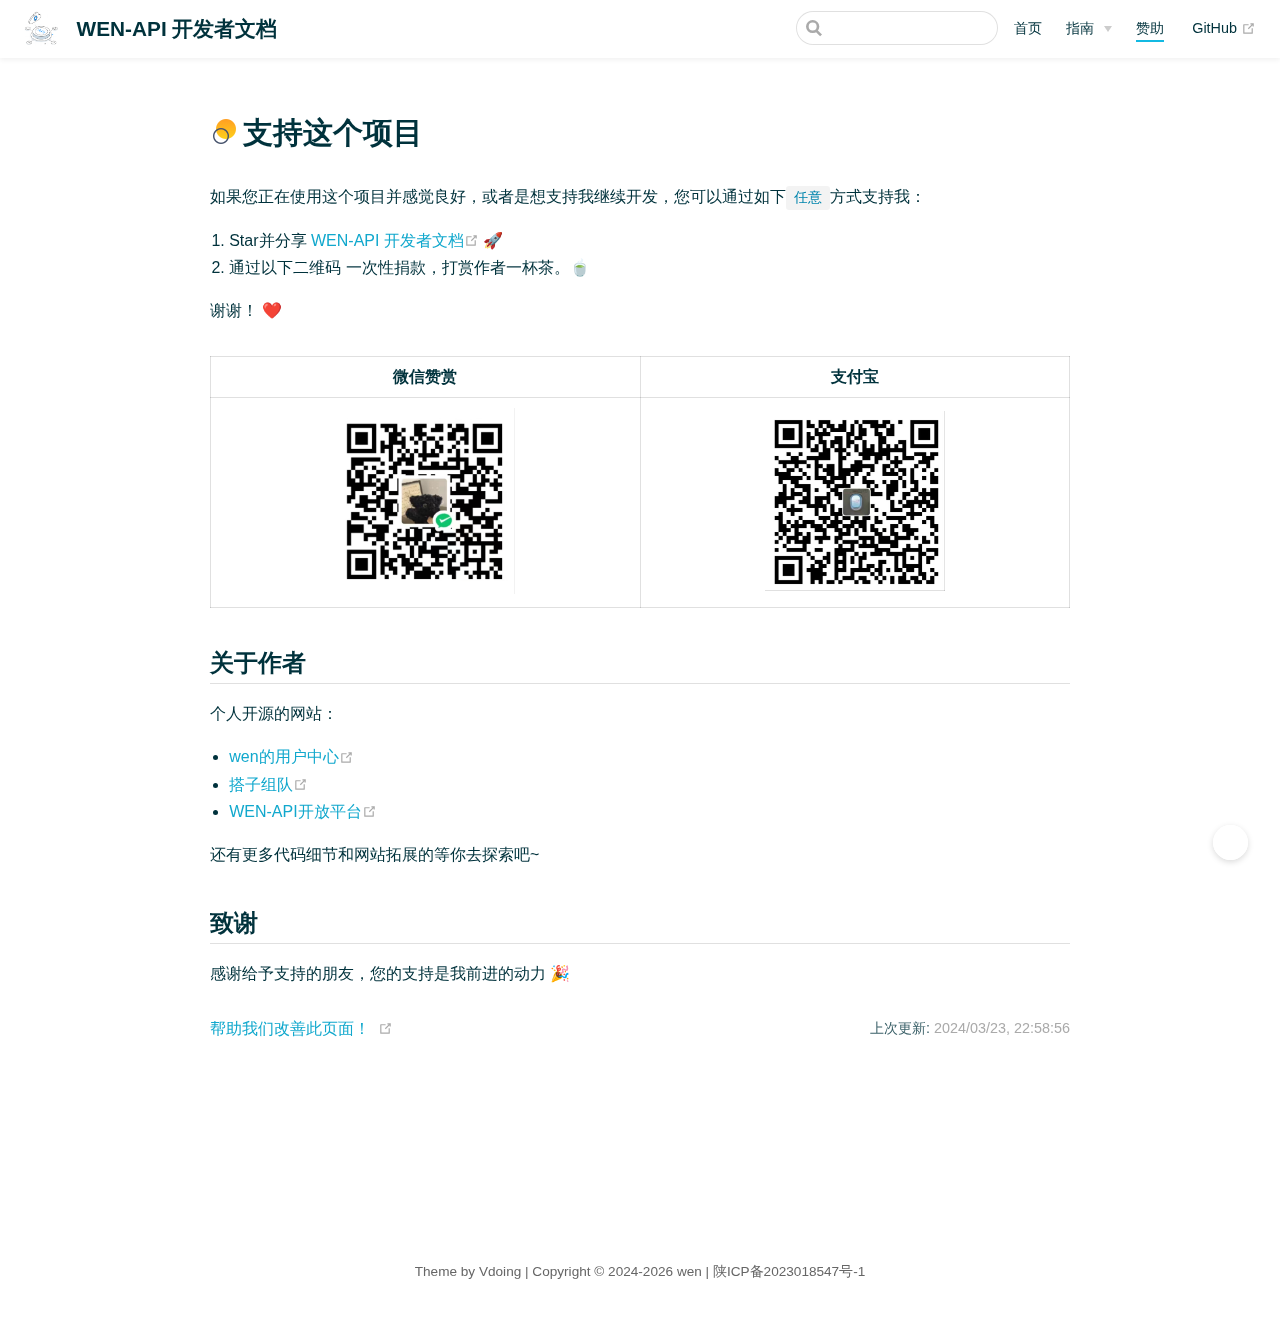
==== commit 47b8e920: "优化调用方式" ====
--- a/pages/1b12ed/index.html
+++ b/pages/1b12ed/index.html
@@ -10,7 +10,7 @@
     <meta name="keywords" content="api,api开放平台,接口">
     <meta name="theme-color" content="#47abfd">
     
-    <link rel="preload" href="/assets/css/0.styles.974ee0fd.css" as="style"><link rel="preload" href="/assets/js/app.2722f854.js" as="script"><link rel="preload" href="/assets/js/2.fc3be705.js" as="script"><link rel="preload" href="/assets/js/9.309eeab8.js" as="script"><link rel="prefetch" href="/assets/js/3.3699b000.js"><link rel="prefetch" href="/assets/js/4.05d36c86.js"><link rel="prefetch" href="/assets/js/5.10414b95.js"><link rel="prefetch" href="/assets/js/6.b506bd6f.js"><link rel="prefetch" href="/assets/js/7.72e87198.js"><link rel="prefetch" href="/assets/js/8.ea4c0748.js">
+    <link rel="preload" href="/assets/css/0.styles.974ee0fd.css" as="style"><link rel="preload" href="/assets/js/app.4ebcd063.js" as="script"><link rel="preload" href="/assets/js/2.fc3be705.js" as="script"><link rel="preload" href="/assets/js/9.309eeab8.js" as="script"><link rel="prefetch" href="/assets/js/3.3699b000.js"><link rel="prefetch" href="/assets/js/4.05d36c86.js"><link rel="prefetch" href="/assets/js/5.10414b95.js"><link rel="prefetch" href="/assets/js/6.5221cc40.js"><link rel="prefetch" href="/assets/js/7.c8a1c4c3.js"><link rel="prefetch" href="/assets/js/8.ea4c0748.js">
     <link rel="stylesheet" href="/assets/css/0.styles.974ee0fd.css">
   </head>
   <body class="theme-mode-light">
@@ -18,7 +18,7 @@
     GitHub
     <span><svg xmlns="http://www.w3.org/2000/svg" aria-hidden="true" focusable="false" x="0px" y="0px" viewBox="0 0 100 100" width="15" height="15" class="icon outbound"><path fill="currentColor" d="M18.8,85.1h56l0,0c2.2,0,4-1.8,4-4v-32h-8v28h-48v-48h28v-8h-32l0,0c-2.2,0-4,1.8-4,4v56C14.8,83.3,16.6,85.1,18.8,85.1z"></path> <polygon fill="currentColor" points="45.7,48.7 51.3,54.3 77.2,28.5 77.2,37.2 85.2,37.2 85.2,14.9 62.8,14.9 62.8,22.9 71.5,22.9"></polygon></svg> <span class="sr-only">(opens new window)</span></span></a></nav></div></header> <div class="sidebar-mask"></div> <div class="sidebar-hover-trigger"></div> <aside class="sidebar" style="display:none;"><!----> <nav class="nav-links"><div class="nav-item"><a href="/" class="nav-link">首页</a></div><div class="nav-item"><div class="dropdown-wrapper"><button type="button" aria-label="指南" class="dropdown-title"><a href="/pages/a2f161/" class="link-title">指南</a> <span class="title" style="display:none;">指南</span> <span class="arrow right"></span></button> <ul class="nav-dropdown" style="display:none;"><li class="dropdown-item"><!----> <a href="/pages/a2f161/" class="nav-link">简 介</a></li><li class="dropdown-item"><!----> <a href="/pages/793dcb/" class="nav-link">快速开始</a></li><li class="dropdown-item"><!----> <a href="/pages/745dcb/" class="nav-link">返回响应码</a></li></ul></div></div><div class="nav-item"><a href="/pages/1b12ed/" aria-current="page" class="nav-link router-link-exact-active router-link-active">赞助</a></div> <a href="https://github.com/CCCshengjiang/wen-api-sdk" target="_blank" rel="noopener noreferrer" class="repo-link">
     GitHub
-    <span><svg xmlns="http://www.w3.org/2000/svg" aria-hidden="true" focusable="false" x="0px" y="0px" viewBox="0 0 100 100" width="15" height="15" class="icon outbound"><path fill="currentColor" d="M18.8,85.1h56l0,0c2.2,0,4-1.8,4-4v-32h-8v28h-48v-48h28v-8h-32l0,0c-2.2,0-4,1.8-4,4v56C14.8,83.3,16.6,85.1,18.8,85.1z"></path> <polygon fill="currentColor" points="45.7,48.7 51.3,54.3 77.2,28.5 77.2,37.2 85.2,37.2 85.2,14.9 62.8,14.9 62.8,22.9 71.5,22.9"></polygon></svg> <span class="sr-only">(opens new window)</span></span></a></nav>  <ul class="sidebar-links"><li><a href="/pages/1b12ed/" aria-current="page" class="active sidebar-link">支持这个项目</a><ul class="sidebar-sub-headers"><li class="sidebar-sub-header level2"><a href="/pages/1b12ed/#关于作者" class="sidebar-link">关于作者</a></li><li class="sidebar-sub-header level2"><a href="/pages/1b12ed/#致谢" class="sidebar-link">致谢</a></li></ul></li></ul> </aside> <div><main class="page"><div class="theme-vdoing-wrapper "><div class="placeholder"></div> <!----> <div class="content-wrapper"><!----> <h1><img src="[data-uri]">支持这个项目<!----></h1>  <div class="theme-vdoing-content content__default"><p>如果您正在使用这个项目并感觉良好，或者是想支持我继续开发，您可以通过如下<code>任意</code>方式支持我：</p> <ol><li>Star并分享 <a href="https://github.com/qimu666/qi-api-doc" target="_blank" rel="noopener noreferrer">WEN-API 开发者文档<span><svg xmlns="http://www.w3.org/2000/svg" aria-hidden="true" focusable="false" x="0px" y="0px" viewBox="0 0 100 100" width="15" height="15" class="icon outbound"><path fill="currentColor" d="M18.8,85.1h56l0,0c2.2,0,4-1.8,4-4v-32h-8v28h-48v-48h28v-8h-32l0,0c-2.2,0-4,1.8-4,4v56C14.8,83.3,16.6,85.1,18.8,85.1z"></path> <polygon fill="currentColor" points="45.7,48.7 51.3,54.3 77.2,28.5 77.2,37.2 85.2,37.2 85.2,14.9 62.8,14.9 62.8,22.9 71.5,22.9"></polygon></svg> <span class="sr-only">(opens new window)</span></span></a> 🚀</li> <li>通过以下二维码 一次性捐款，打赏作者一杯茶。🍵</li></ol> <p>谢谢！ ❤️</p> <table><thead><tr><th style="text-align:center;">微信赞赏</th> <th style="text-align:center;">支付宝</th></tr></thead> <tbody><tr><td style="text-align:center;"><img src="/img/zf/wx.jpg" alt="Wechat QRcode" width="180"></td> <td style="text-align:center;"><img src="/img/zf/zfb.jpg" alt="Alipay QRcode" width="180"></td></tr></tbody></table> <h2 id="关于作者"><a href="#关于作者" class="header-anchor">#</a> 关于作者</h2> <p>个人开源的网站：</p> <ul><li><a href="https://www.cwblue.cn" target="_blank" rel="noopener noreferrer">wen的用户中心<span><svg xmlns="http://www.w3.org/2000/svg" aria-hidden="true" focusable="false" x="0px" y="0px" viewBox="0 0 100 100" width="15" height="15" class="icon outbound"><path fill="currentColor" d="M18.8,85.1h56l0,0c2.2,0,4-1.8,4-4v-32h-8v28h-48v-48h28v-8h-32l0,0c-2.2,0-4,1.8-4,4v56C14.8,83.3,16.6,85.1,18.8,85.1z"></path> <polygon fill="currentColor" points="45.7,48.7 51.3,54.3 77.2,28.5 77.2,37.2 85.2,37.2 85.2,14.9 62.8,14.9 62.8,22.9 71.5,22.9"></polygon></svg> <span class="sr-only">(opens new window)</span></span></a></li> <li><a href="https://www.cwblue.top" target="_blank" rel="noopener noreferrer">搭子组队<span><svg xmlns="http://www.w3.org/2000/svg" aria-hidden="true" focusable="false" x="0px" y="0px" viewBox="0 0 100 100" width="15" height="15" class="icon outbound"><path fill="currentColor" d="M18.8,85.1h56l0,0c2.2,0,4-1.8,4-4v-32h-8v28h-48v-48h28v-8h-32l0,0c-2.2,0-4,1.8-4,4v56C14.8,83.3,16.6,85.1,18.8,85.1z"></path> <polygon fill="currentColor" points="45.7,48.7 51.3,54.3 77.2,28.5 77.2,37.2 85.2,37.2 85.2,14.9 62.8,14.9 62.8,22.9 71.5,22.9"></polygon></svg> <span class="sr-only">(opens new window)</span></span></a></li> <li><a href="https://wen-api.cwblue.cn" target="_blank" rel="noopener noreferrer">WEN-API开放平台<span><svg xmlns="http://www.w3.org/2000/svg" aria-hidden="true" focusable="false" x="0px" y="0px" viewBox="0 0 100 100" width="15" height="15" class="icon outbound"><path fill="currentColor" d="M18.8,85.1h56l0,0c2.2,0,4-1.8,4-4v-32h-8v28h-48v-48h28v-8h-32l0,0c-2.2,0-4,1.8-4,4v56C14.8,83.3,16.6,85.1,18.8,85.1z"></path> <polygon fill="currentColor" points="45.7,48.7 51.3,54.3 77.2,28.5 77.2,37.2 85.2,37.2 85.2,14.9 62.8,14.9 62.8,22.9 71.5,22.9"></polygon></svg> <span class="sr-only">(opens new window)</span></span></a></li></ul> <p>还有更多代码细节和网站拓展的等你去探索吧~</p> <h2 id="致谢"><a href="#致谢" class="header-anchor">#</a> 致谢</h2> <p>感谢给予支持的朋友，您的支持是我前进的动力 🎉</p></div></div>  <div class="page-edit"><div class="edit-link"><a href="https://github.com/CCCshengjiang/wen-api-doc/edit/master/docs/04.赞助/01.赞助.md" target="_blank" rel="noopener noreferrer">帮助我们改善此页面！</a> <span><svg xmlns="http://www.w3.org/2000/svg" aria-hidden="true" focusable="false" x="0px" y="0px" viewBox="0 0 100 100" width="15" height="15" class="icon outbound"><path fill="currentColor" d="M18.8,85.1h56l0,0c2.2,0,4-1.8,4-4v-32h-8v28h-48v-48h28v-8h-32l0,0c-2.2,0-4,1.8-4,4v56C14.8,83.3,16.6,85.1,18.8,85.1z"></path> <polygon fill="currentColor" points="45.7,48.7 51.3,54.3 77.2,28.5 77.2,37.2 85.2,37.2 85.2,14.9 62.8,14.9 62.8,22.9 71.5,22.9"></polygon></svg> <span class="sr-only">(opens new window)</span></span></div> <!----> <div class="last-updated"><span class="prefix">上次更新:</span> <span class="time">2024/03/23, 22:58:56</span></div></div> <div class="page-nav-wapper"><!----> <!----></div></div> <!----></main></div> <div class="footer"><div class="icons"><a href="https://github.com/CCCshengjiang" title="GitHub" target="_blank" class="iconfont icon-github"></a><a href="https://gitee.com/CCCshengjiang" title="Gitee" target="_blank" class="iconfont icon-gitee"></a></div> 
+    <span><svg xmlns="http://www.w3.org/2000/svg" aria-hidden="true" focusable="false" x="0px" y="0px" viewBox="0 0 100 100" width="15" height="15" class="icon outbound"><path fill="currentColor" d="M18.8,85.1h56l0,0c2.2,0,4-1.8,4-4v-32h-8v28h-48v-48h28v-8h-32l0,0c-2.2,0-4,1.8-4,4v56C14.8,83.3,16.6,85.1,18.8,85.1z"></path> <polygon fill="currentColor" points="45.7,48.7 51.3,54.3 77.2,28.5 77.2,37.2 85.2,37.2 85.2,14.9 62.8,14.9 62.8,22.9 71.5,22.9"></polygon></svg> <span class="sr-only">(opens new window)</span></span></a></nav>  <ul class="sidebar-links"><li><a href="/pages/1b12ed/" aria-current="page" class="active sidebar-link">支持这个项目</a><ul class="sidebar-sub-headers"><li class="sidebar-sub-header level2"><a href="/pages/1b12ed/#关于作者" class="sidebar-link">关于作者</a></li><li class="sidebar-sub-header level2"><a href="/pages/1b12ed/#致谢" class="sidebar-link">致谢</a></li></ul></li></ul> </aside> <div><main class="page"><div class="theme-vdoing-wrapper "><div class="placeholder"></div> <!----> <div class="content-wrapper"><!----> <h1><img src="[data-uri]">支持这个项目<!----></h1>  <div class="theme-vdoing-content content__default"><p>如果您正在使用这个项目并感觉良好，或者是想支持我继续开发，您可以通过如下<code>任意</code>方式支持我：</p> <ol><li>Star并分享 <a href="https://github.com/qimu666/qi-api-doc" target="_blank" rel="noopener noreferrer">WEN-API 开发者文档<span><svg xmlns="http://www.w3.org/2000/svg" aria-hidden="true" focusable="false" x="0px" y="0px" viewBox="0 0 100 100" width="15" height="15" class="icon outbound"><path fill="currentColor" d="M18.8,85.1h56l0,0c2.2,0,4-1.8,4-4v-32h-8v28h-48v-48h28v-8h-32l0,0c-2.2,0-4,1.8-4,4v56C14.8,83.3,16.6,85.1,18.8,85.1z"></path> <polygon fill="currentColor" points="45.7,48.7 51.3,54.3 77.2,28.5 77.2,37.2 85.2,37.2 85.2,14.9 62.8,14.9 62.8,22.9 71.5,22.9"></polygon></svg> <span class="sr-only">(opens new window)</span></span></a> 🚀</li> <li>通过以下二维码 一次性捐款，打赏作者一杯茶。🍵</li></ol> <p>谢谢！ ❤️</p> <table><thead><tr><th style="text-align:center;">微信赞赏</th> <th style="text-align:center;">支付宝</th></tr></thead> <tbody><tr><td style="text-align:center;"><img src="/img/zf/wx.jpg" alt="Wechat QRcode" width="180"></td> <td style="text-align:center;"><img src="/img/zf/zfb.jpg" alt="Alipay QRcode" width="180"></td></tr></tbody></table> <h2 id="关于作者"><a href="#关于作者" class="header-anchor">#</a> 关于作者</h2> <p>个人开源的网站：</p> <ul><li><a href="https://www.cwblue.cn" target="_blank" rel="noopener noreferrer">wen的用户中心<span><svg xmlns="http://www.w3.org/2000/svg" aria-hidden="true" focusable="false" x="0px" y="0px" viewBox="0 0 100 100" width="15" height="15" class="icon outbound"><path fill="currentColor" d="M18.8,85.1h56l0,0c2.2,0,4-1.8,4-4v-32h-8v28h-48v-48h28v-8h-32l0,0c-2.2,0-4,1.8-4,4v56C14.8,83.3,16.6,85.1,18.8,85.1z"></path> <polygon fill="currentColor" points="45.7,48.7 51.3,54.3 77.2,28.5 77.2,37.2 85.2,37.2 85.2,14.9 62.8,14.9 62.8,22.9 71.5,22.9"></polygon></svg> <span class="sr-only">(opens new window)</span></span></a></li> <li><a href="https://www.cwblue.top" target="_blank" rel="noopener noreferrer">搭子组队<span><svg xmlns="http://www.w3.org/2000/svg" aria-hidden="true" focusable="false" x="0px" y="0px" viewBox="0 0 100 100" width="15" height="15" class="icon outbound"><path fill="currentColor" d="M18.8,85.1h56l0,0c2.2,0,4-1.8,4-4v-32h-8v28h-48v-48h28v-8h-32l0,0c-2.2,0-4,1.8-4,4v56C14.8,83.3,16.6,85.1,18.8,85.1z"></path> <polygon fill="currentColor" points="45.7,48.7 51.3,54.3 77.2,28.5 77.2,37.2 85.2,37.2 85.2,14.9 62.8,14.9 62.8,22.9 71.5,22.9"></polygon></svg> <span class="sr-only">(opens new window)</span></span></a></li> <li><a href="https://wen-api.cwblue.cn" target="_blank" rel="noopener noreferrer">WEN-API开放平台<span><svg xmlns="http://www.w3.org/2000/svg" aria-hidden="true" focusable="false" x="0px" y="0px" viewBox="0 0 100 100" width="15" height="15" class="icon outbound"><path fill="currentColor" d="M18.8,85.1h56l0,0c2.2,0,4-1.8,4-4v-32h-8v28h-48v-48h28v-8h-32l0,0c-2.2,0-4,1.8-4,4v56C14.8,83.3,16.6,85.1,18.8,85.1z"></path> <polygon fill="currentColor" points="45.7,48.7 51.3,54.3 77.2,28.5 77.2,37.2 85.2,37.2 85.2,14.9 62.8,14.9 62.8,22.9 71.5,22.9"></polygon></svg> <span class="sr-only">(opens new window)</span></span></a></li></ul> <p>还有更多代码细节和网站拓展的等你去探索吧~</p> <h2 id="致谢"><a href="#致谢" class="header-anchor">#</a> 致谢</h2> <p>感谢给予支持的朋友，您的支持是我前进的动力 🎉</p></div></div>  <div class="page-edit"><div class="edit-link"><a href="https://github.com/CCCshengjiang/wen-api-doc/edit/master/docs/04.赞助/01.赞助.md" target="_blank" rel="noopener noreferrer">帮助我们改善此页面！</a> <span><svg xmlns="http://www.w3.org/2000/svg" aria-hidden="true" focusable="false" x="0px" y="0px" viewBox="0 0 100 100" width="15" height="15" class="icon outbound"><path fill="currentColor" d="M18.8,85.1h56l0,0c2.2,0,4-1.8,4-4v-32h-8v28h-48v-48h28v-8h-32l0,0c-2.2,0-4,1.8-4,4v56C14.8,83.3,16.6,85.1,18.8,85.1z"></path> <polygon fill="currentColor" points="45.7,48.7 51.3,54.3 77.2,28.5 77.2,37.2 85.2,37.2 85.2,14.9 62.8,14.9 62.8,22.9 71.5,22.9"></polygon></svg> <span class="sr-only">(opens new window)</span></span></div> <!----> <div class="last-updated"><span class="prefix">上次更新:</span> <span class="time">2024/03/23, 22:58:56</span></div></div> <div class="page-nav-wapper"><!----> <!----></div></div> <!----></main></div> <div class="footer"><div class="icons"><a href="https://github.com/CCCshengjiang" title="GitHub" target="_blank" class="iconfont icon-github"></a><a href="https://gitee.com/CCCshengjiang" title="Gitee" target="_blank" class="iconfont icon-gitee"></a></div> 
   Theme by
   <a href="https://github.com/xugaoyi/vuepress-theme-vdoing" target="_blank" title="本站主题">Vdoing</a> 
     | Copyright © 2024-2024
@@ -31,6 +31,6 @@
         </li><li class="iconfont icon-yuedu">
           阅读模式
         </li></ul></div></div> <!----> <!----> <!----></div><div class="global-ui"></div></div>
-    <script src="/assets/js/app.2722f854.js" defer></script><script src="/assets/js/2.fc3be705.js" defer></script><script src="/assets/js/9.309eeab8.js" defer></script>
+    <script src="/assets/js/app.4ebcd063.js" defer></script><script src="/assets/js/2.fc3be705.js" defer></script><script src="/assets/js/9.309eeab8.js" defer></script>
   </body>
 </html>
